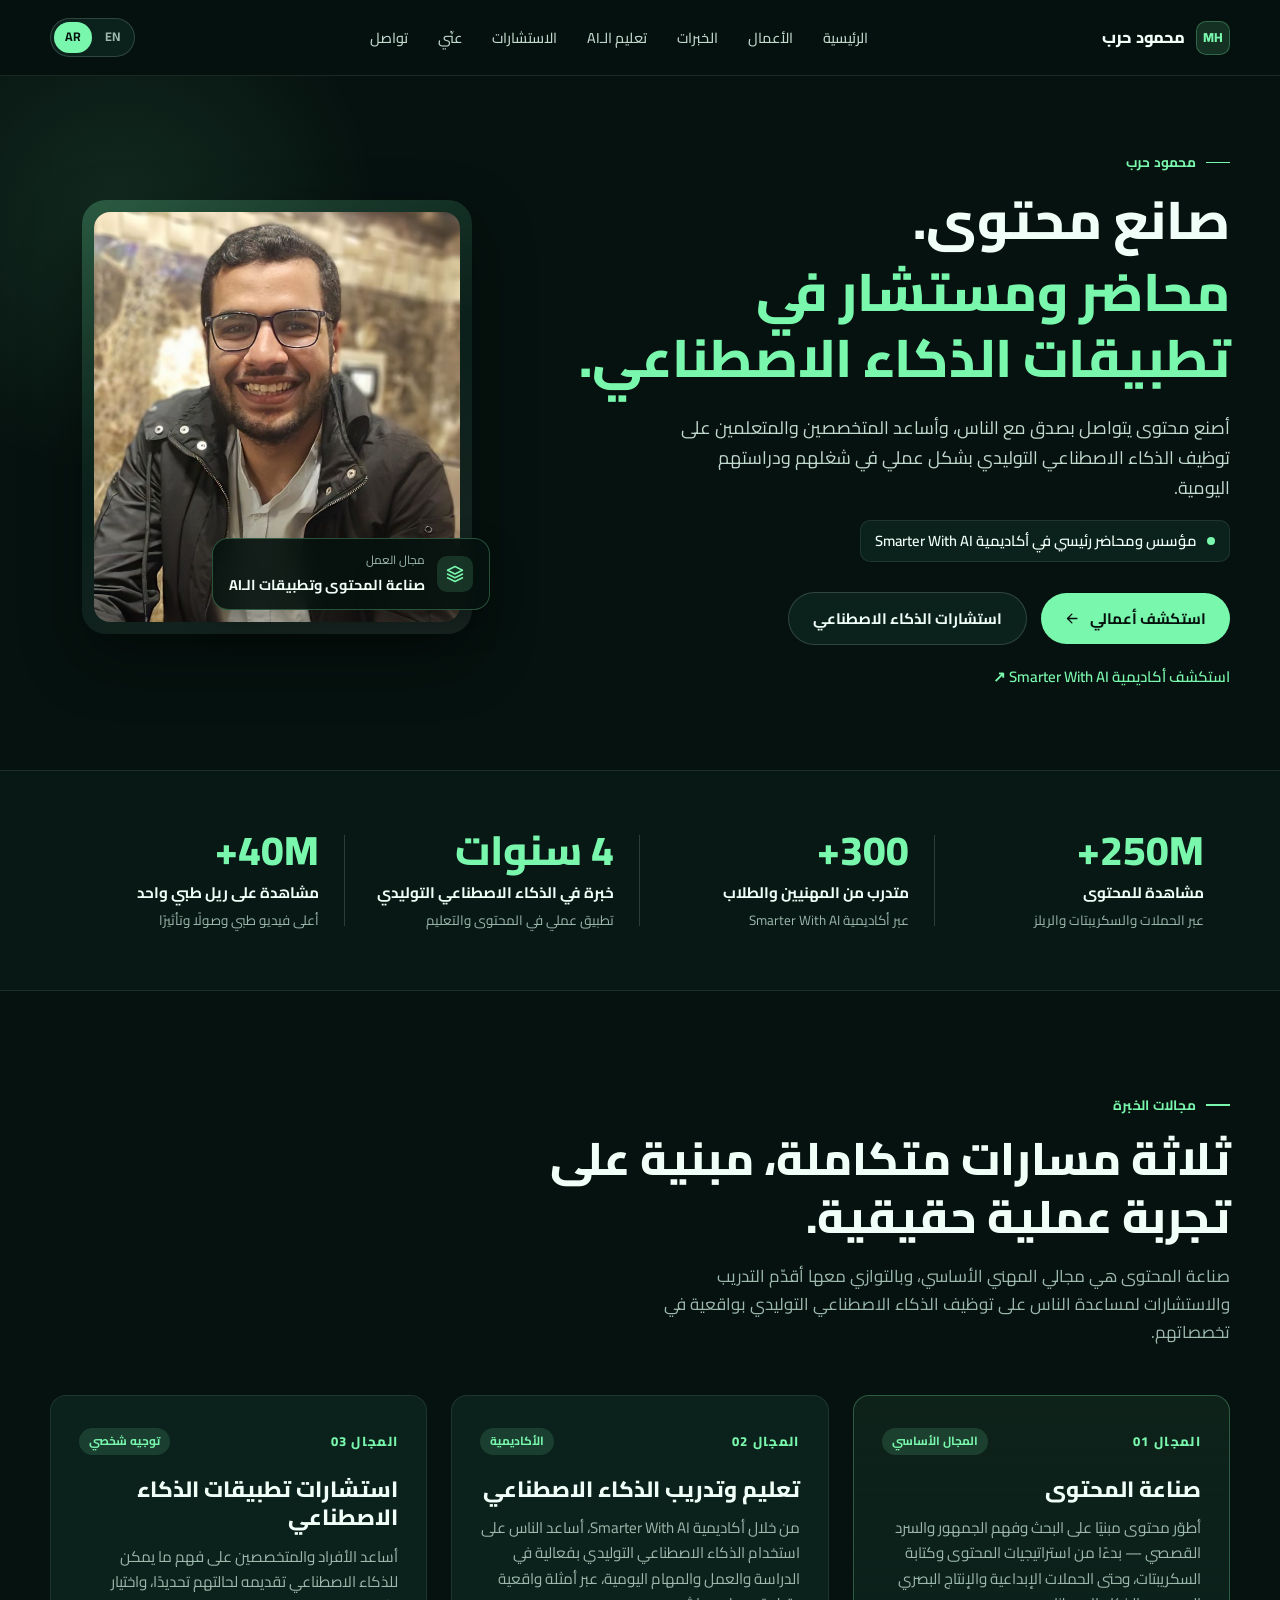
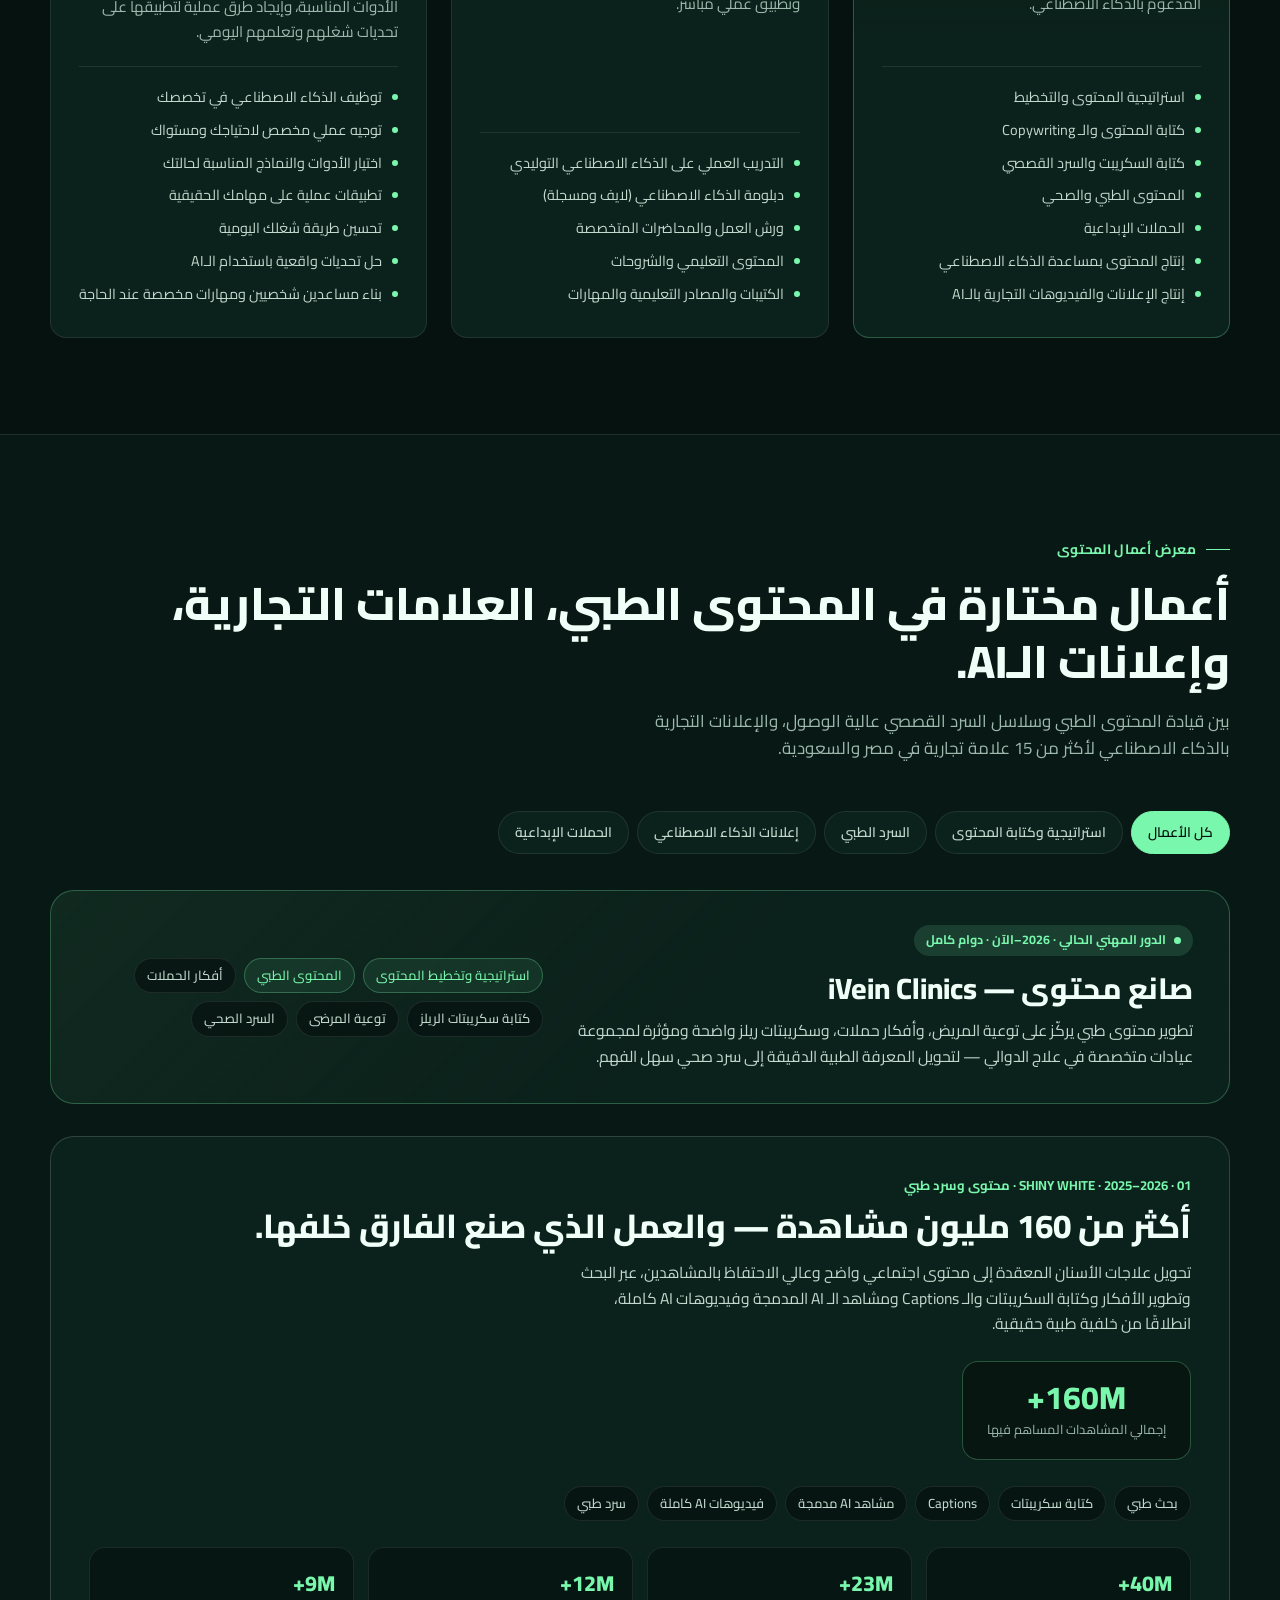
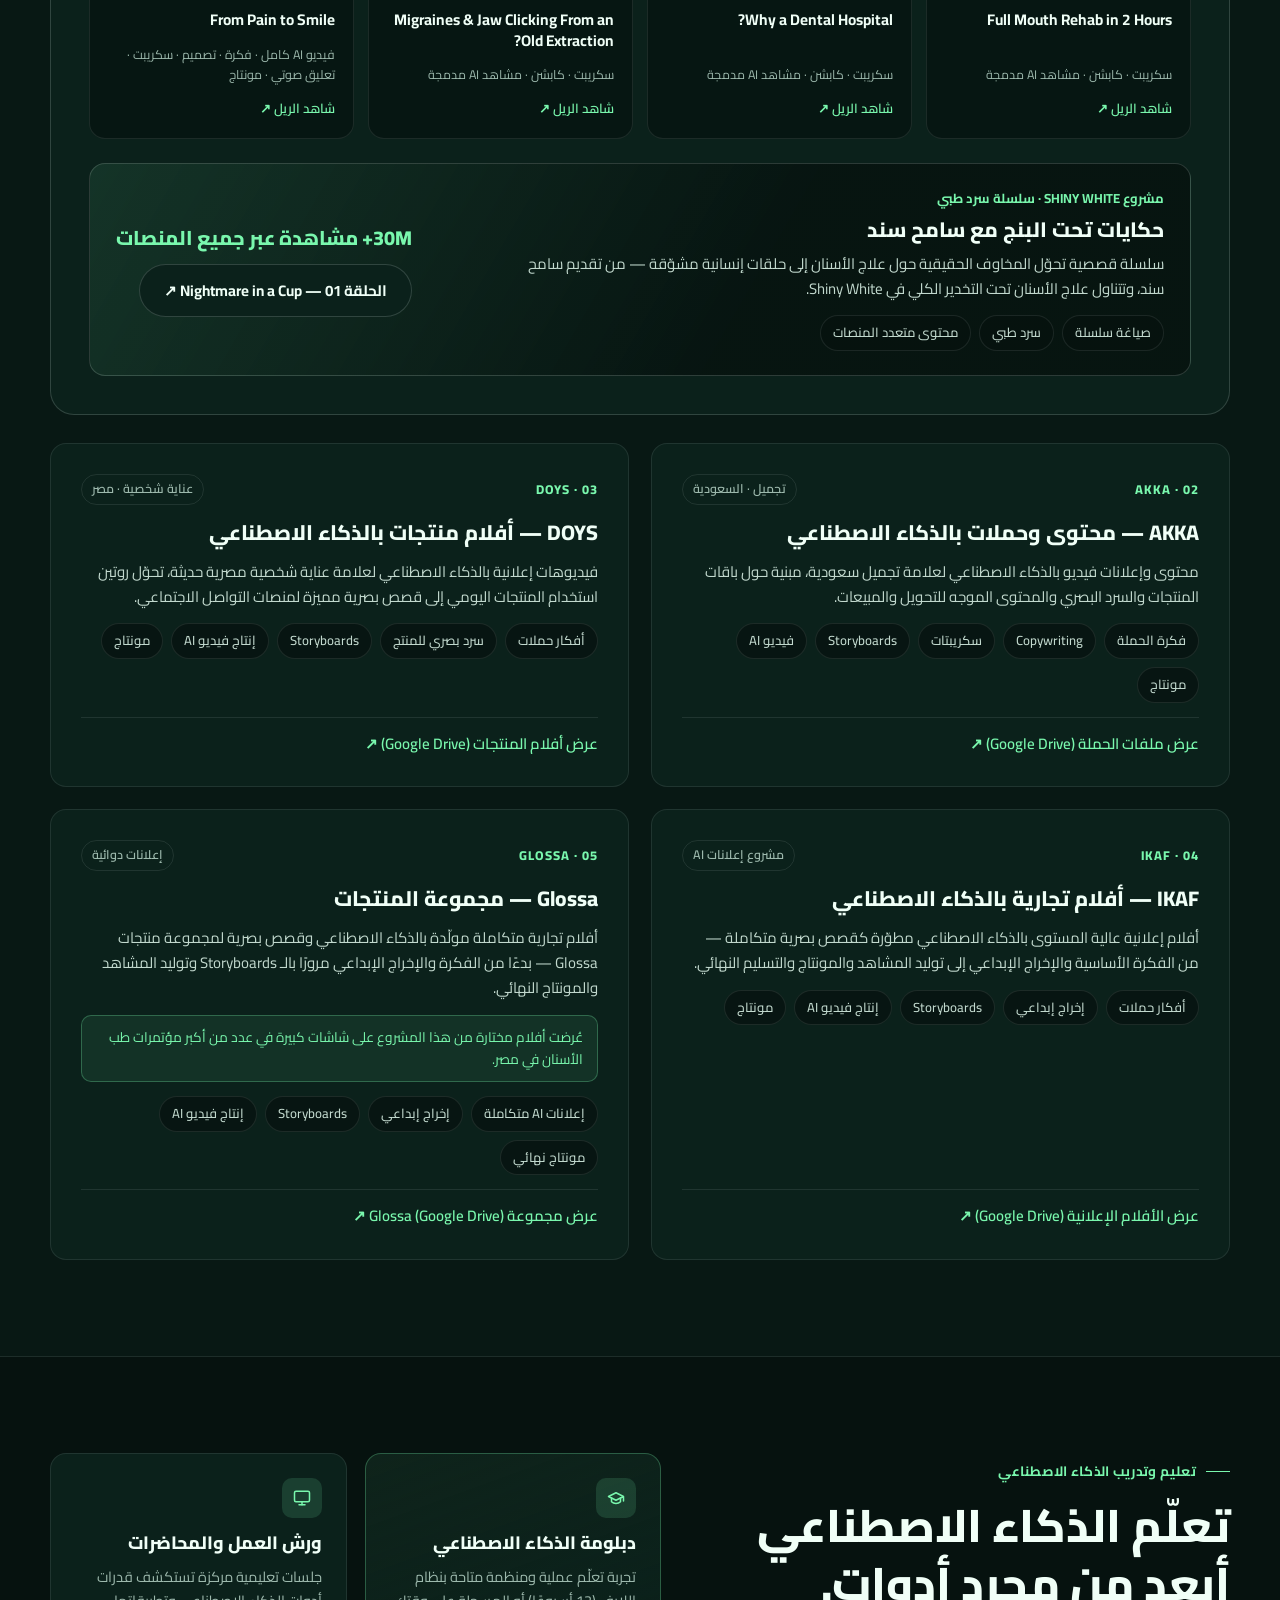
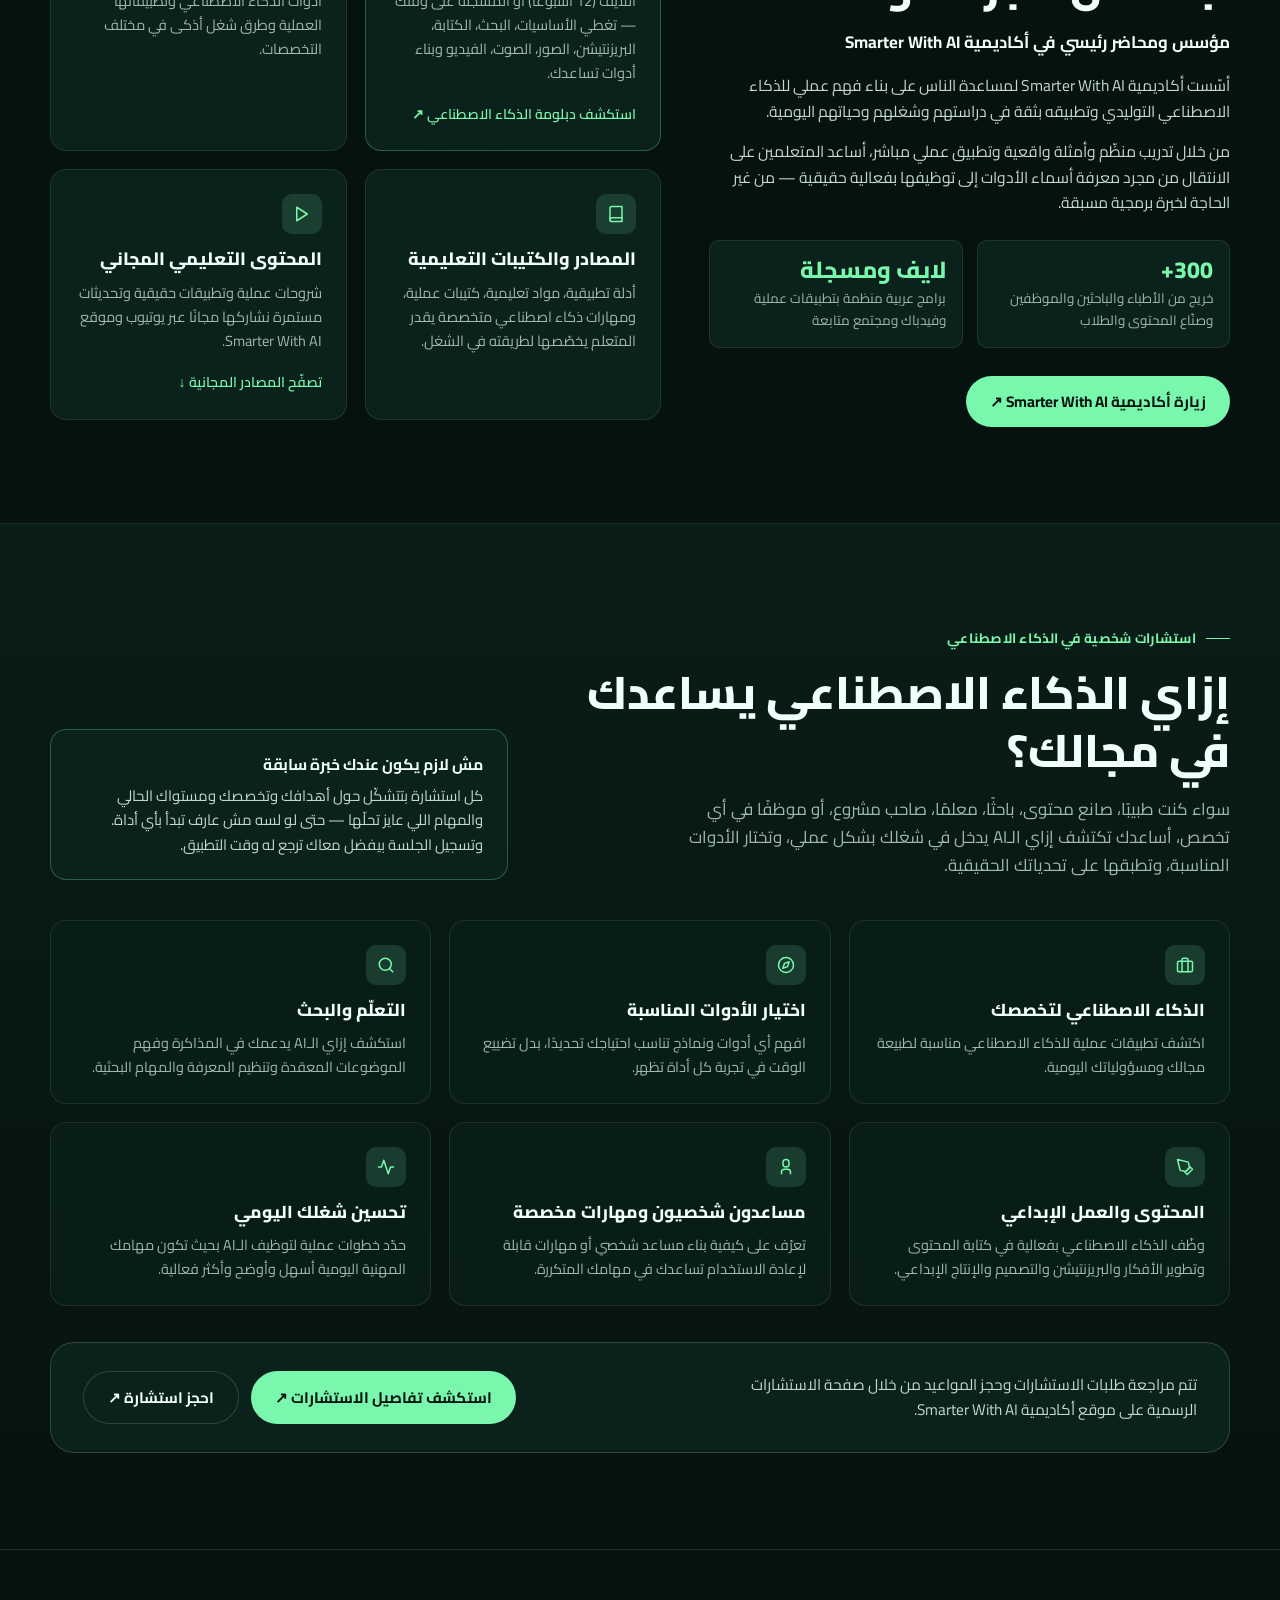
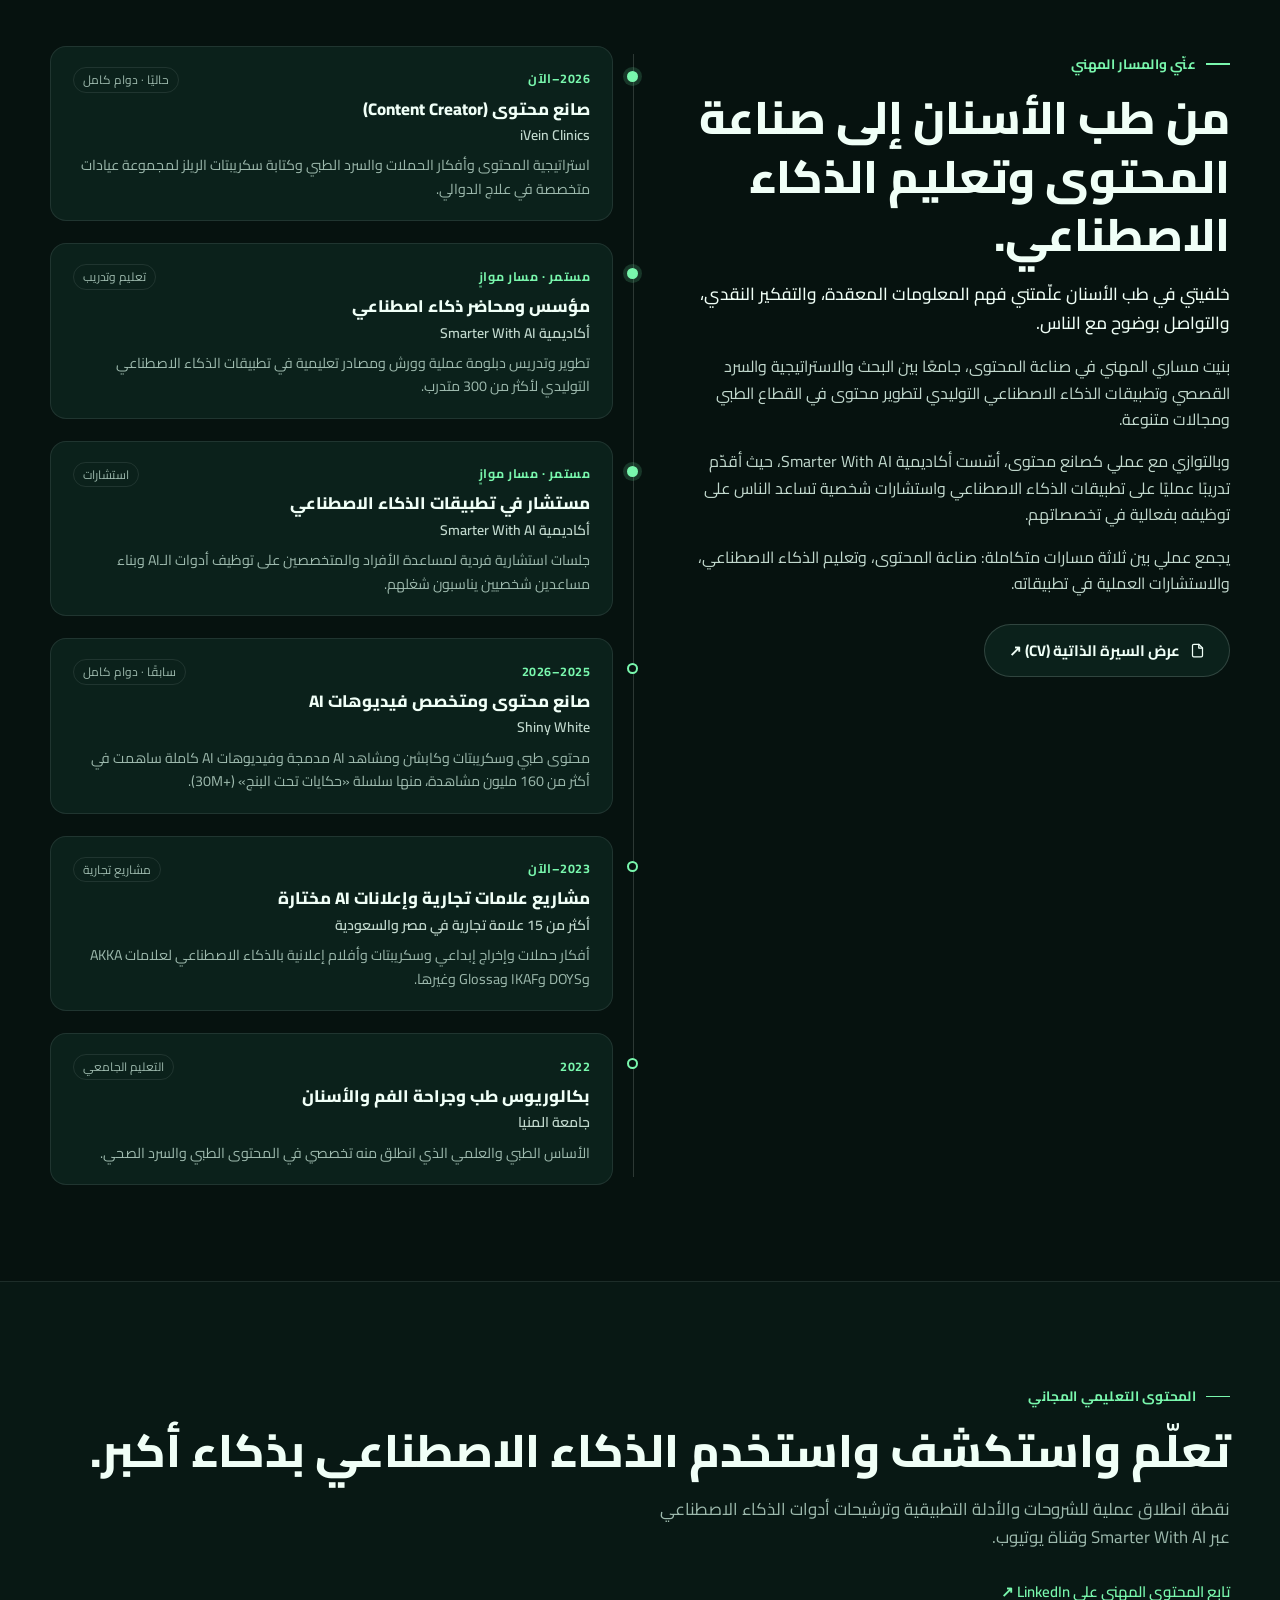
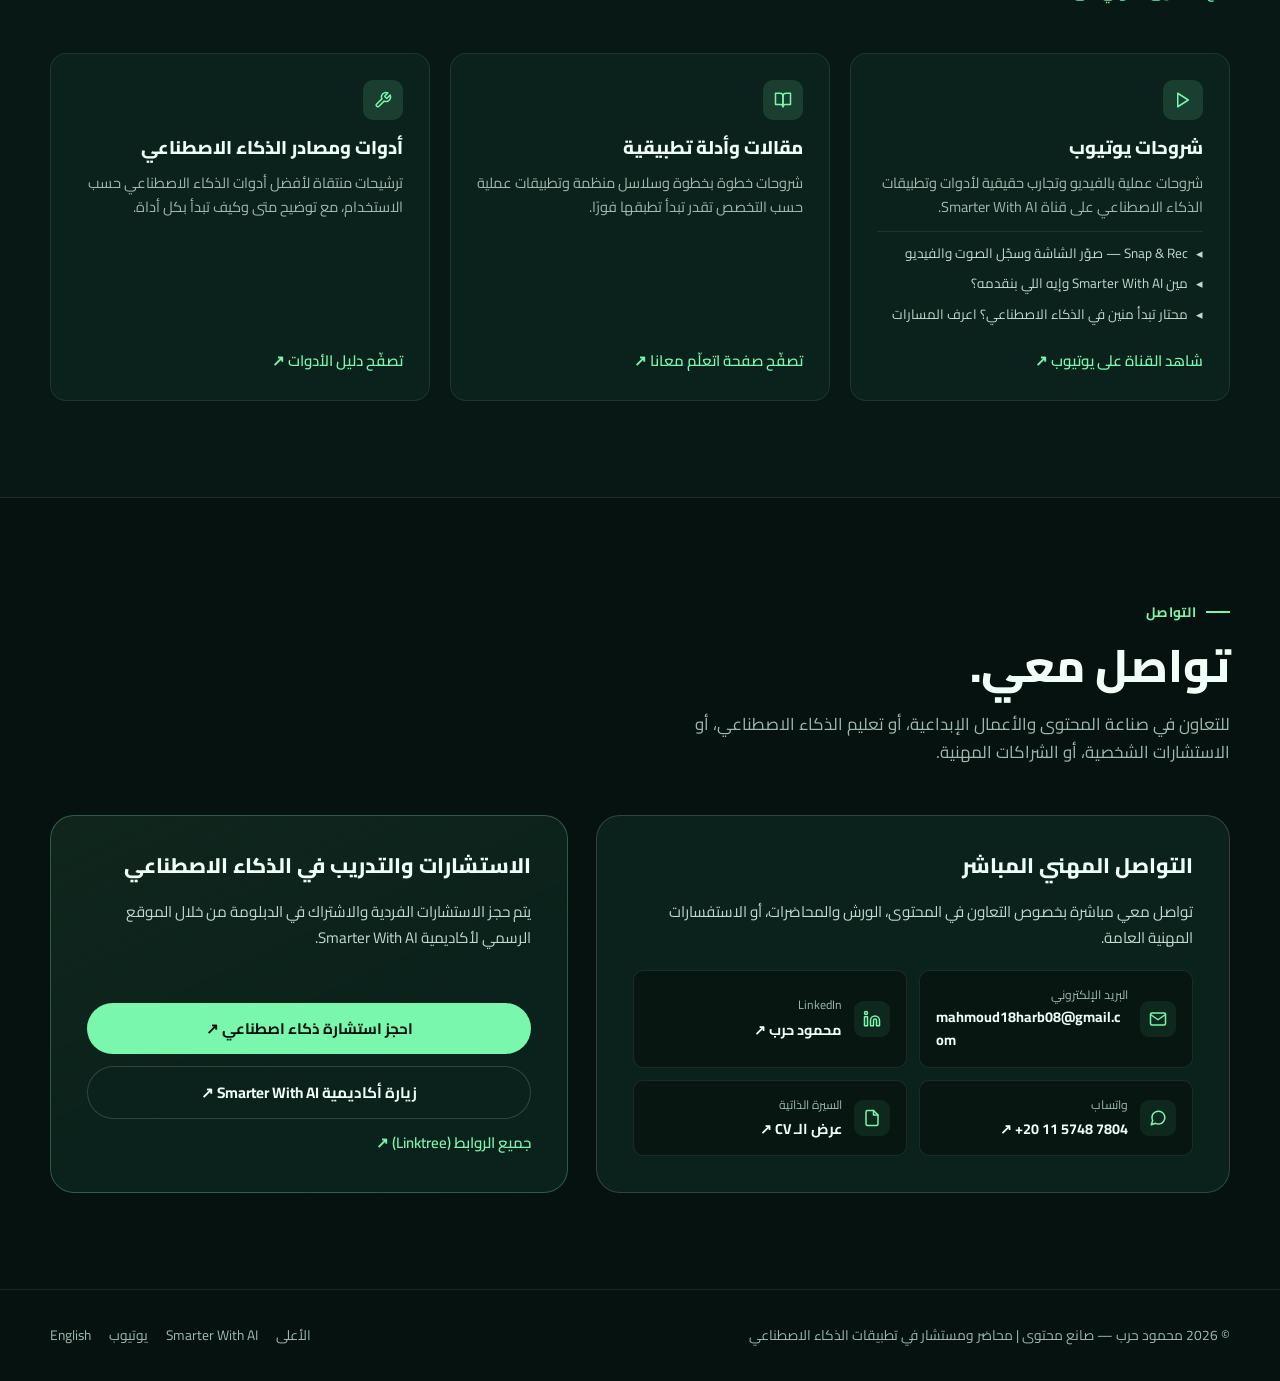
==== ar/index.html @ 0aecc702 "Update bilingual portfolio with AI education and consulting, preserve original work links and portra" ====
<!DOCTYPE html>
<html lang="ar" dir="rtl">
<head>
  <meta charset="UTF-8">
  <meta name="viewport" content="width=device-width, initial-scale=1.0">
  <title>محمود حرب | صانع محتوى ومحاضر ومستشار في تطبيقات الذكاء الاصطناعي</title>
  <meta name="description" content="محمود حرب — صانع محتوى ومحاضر ومستشار في تطبيقات الذكاء الاصطناعي، ومؤسس أكاديمية Smarter With AI، يجمع بين استراتيجية المحتوى والسرد الطبي والإنتاج الإبداعي وتعليم الذكاء الاصطناعي التوليدي بشكل عملي.">
  <meta name="author" content="محمود حرب">
  <meta name="robots" content="index, follow">
  <link rel="canonical" href="https://mahmoudtaru.github.io/MyPortfolio/ar/">
  <link rel="alternate" hreflang="en" href="https://mahmoudtaru.github.io/MyPortfolio/">
  <link rel="alternate" hreflang="ar" href="https://mahmoudtaru.github.io/MyPortfolio/ar/">
  <link rel="alternate" hreflang="x-default" href="https://mahmoudtaru.github.io/MyPortfolio/">

  <!-- Open Graph -->
  <meta property="og:type" content="website">
  <meta property="og:locale" content="ar_EG">
  <meta property="og:locale:alternate" content="en_US">
  <meta property="og:title" content="محمود حرب | صانع محتوى ومحاضر ومستشار في تطبيقات الذكاء الاصطناعي">
  <meta property="og:description" content="صانع محتوى ومحاضر ومستشار في تطبيقات الذكاء الاصطناعي، ومؤسس أكاديمية Smarter With AI. استراتيجية محتوى، سرد طبي، إعلانات بالذكاء الاصطناعي، وتدريب واستشارات عملية.">
  <meta property="og:url" content="https://mahmoudtaru.github.io/MyPortfolio/ar/">
  <meta property="og:image" content="https://mahmoudtaru.github.io/MyPortfolio/assets/mahmoud-harb.jpg">
  <meta property="og:image:alt" content="محمود حرب — صانع محتوى ومحاضر ومستشار في تطبيقات الذكاء الاصطناعي">

  <!-- Twitter / X -->
  <meta name="twitter:card" content="summary_large_image">
  <meta name="twitter:title" content="محمود حرب | صانع محتوى ومحاضر ومستشار في تطبيقات الذكاء الاصطناعي">
  <meta name="twitter:description" content="صانع محتوى ومحاضر ومستشار في تطبيقات الذكاء الاصطناعي، ومؤسس أكاديمية Smarter With AI.">
  <meta name="twitter:image" content="https://mahmoudtaru.github.io/MyPortfolio/assets/mahmoud-harb.jpg">

  <!-- Fonts -->
  <link rel="preconnect" href="https://fonts.googleapis.com">
  <link rel="preconnect" href="https://fonts.gstatic.com" crossorigin>
  <link href="https://fonts.googleapis.com/css2?family=Cairo:wght@400;500;600;700;800&family=Manrope:wght@700;800&display=swap" rel="stylesheet">

  <link rel="stylesheet" href="../styles.css">

  <!-- Structured Data (Schema.org Person) -->
  <script type="application/ld+json">
{
  "@context": "https://schema.org",
  "@type": "Person",
  "name": "محمود حرب",
  "alternateName": "Mahmoud Harb",
  "jobTitle": "صانع محتوى | محاضر ومستشار في تطبيقات الذكاء الاصطناعي",
  "description": "صانع محتوى ومحاضر ومستشار في تطبيقات الذكاء الاصطناعي، ومؤسس أكاديمية Smarter With AI، يجمع بين صناعة المحتوى والسرد الطبي والإنتاج الإبداعي وتعليم وتطبيق الذكاء الاصطناعي التوليدي.",
  "url": "https://mahmoudtaru.github.io/MyPortfolio/ar/",
  "image": "https://mahmoudtaru.github.io/MyPortfolio/assets/mahmoud-harb.jpg",
  "alumniOf": {
    "@type": "CollegeOrUniversity",
    "name": "جامعة المنيا"
  },
  "worksFor": {
    "@type": "Organization",
    "name": "iVein Clinics"
  },
  "knowsAbout": [
    "استراتيجية المحتوى",
    "كتابة المحتوى والسكريبت",
    "السرد الطبي",
    "الحملات الإبداعية",
    "الإنتاج البصري بالذكاء الاصطناعي",
    "تعليم الذكاء الاصطناعي التوليدي",
    "استشارات تطبيقات الذكاء الاصطناعي"
  ],
  "sameAs": [
    "https://www.linkedin.com/in/mahmoud-harb-ui1808ux/",
    "https://linktr.ee/Mahmoud_harb18"
  ],
  "@reverse": {
    "founder": {
      "@type": "EducationalOrganization",
      "name": "Smarter With AI Academy",
      "url": "https://smarterwithaiacademy.com/"
    }
  },
  "@id": "https://mahmoudtaru.github.io/MyPortfolio/#person"
}
  </script>
</head>
<body>
  <a class="skip-link" href="#main">انتقل إلى المحتوى</a>

  <!-- Header & Navigation -->
  <header class="site-header">
    <div class="container nav-inner">
      <a class="brand" href="#home" aria-label="محمود حرب — الرئيسية">
        <span class="brand-mark" aria-hidden="true">MH</span>
        <span>محمود حرب</span>
      </a>

      <nav class="nav-links" aria-label="التنقل الرئيسي">
        <a href="#home">الرئيسية</a>
        <a href="#work">الأعمال</a>
        <a href="#expertise">الخبرات</a>
        <a href="#education">تعليم الـAI</a>
        <a href="#consultations">الاستشارات</a>
        <a href="#about">عنّي</a>
        <a href="#contact">تواصل</a>
      </nav>

      <div class="nav-actions">
        <div class="lang-switch" role="group" aria-label="تبديل اللغة">
          <a class="lang-switch__item" href="../index.html?lang=en" data-lang-switch="en" lang="en" hreflang="en">EN</a>
          <span class="lang-switch__item lang-switch__item--active" aria-current="true">AR</span>
        </div>
        <button id="nav-toggle" class="nav-toggle" type="button" aria-label="فتح قائمة التنقل" aria-expanded="false" aria-controls="mobile-drawer">
          <svg class="icon" viewBox="0 0 24 24" fill="none" stroke="currentColor" stroke-width="2" stroke-linecap="round" aria-hidden="true">
            <line x1="3" y1="6" x2="21" y2="6"></line>
            <line x1="3" y1="12" x2="21" y2="12"></line>
            <line x1="3" y1="18" x2="21" y2="18"></line>
          </svg>
        </button>
      </div>
    </div>
  </header>

  <!-- Mobile Navigation Drawer -->
  <div id="mobile-backdrop" class="mobile-backdrop" aria-hidden="true"></div>
  <aside id="mobile-drawer" class="mobile-drawer" inert aria-label="قائمة الموبايل" aria-hidden="true">
    <div class="mobile-drawer__head">
      <span class="brand">
        <span class="brand-mark" aria-hidden="true">MH</span>
        <span>محمود حرب</span>
      </span>
      <button id="drawer-close" class="nav-toggle" style="display:inline-flex" type="button" aria-label="إغلاق القائمة">
        <svg class="icon" viewBox="0 0 24 24" fill="none" stroke="currentColor" stroke-width="2" stroke-linecap="round" aria-hidden="true">
          <line x1="18" y1="6" x2="6" y2="18"></line>
          <line x1="6" y1="6" x2="18" y2="18"></line>
        </svg>
      </button>
    </div>

    <nav class="mobile-drawer__links" aria-label="أقسام الموقع">
      <a href="#home">الرئيسية</a>
      <a href="#work">الأعمال</a>
      <a href="#expertise">الخبرات</a>
      <a href="#education">تعليم الـAI</a>
      <a href="#consultations">الاستشارات</a>
      <a href="#about">عنّي</a>
      <a href="#resources">محتوى مجاني</a>
      <a href="#contact">تواصل</a>
    </nav>

    <div class="mobile-drawer__footer">
      <a class="btn btn--primary" href="https://smarterwithaiacademy.com/consultation" target="_blank" rel="noopener noreferrer">
        احجز استشارة
      </a>
      <a class="btn btn--secondary" href="../index.html?lang=en" data-lang-switch="en" lang="en">
        English Version (EN)
      </a>
    </div>
  </aside>

  <main id="main">
    <!-- 1. Hero Section -->
    <section id="home" class="hero">
      <div class="container hero-grid">
        <div class="hero-content">
          <p class="eyebrow">محمود حرب</p>
          <h1 class="hero-title">
            صانع محتوى.
            <span class="accent-line">محاضر ومستشار في تطبيقات الذكاء الاصطناعي.</span>
          </h1>
          <p class="hero-desc">
            أصنع محتوى يتواصل بصدق مع الناس، وأساعد المتخصصين والمتعلمين على توظيف الذكاء الاصطناعي التوليدي بشكل عملي في شغلهم ودراستهم اليومية.
          </p>
          <p class="hero-role-line">
            <span class="dot" aria-hidden="true"></span>
            <span>مؤسس ومحاضر رئيسي في أكاديمية <span class="ltr-inline">Smarter With AI</span></span>
          </p>
          <div class="hero-actions">
            <a class="btn btn--primary" href="#work">
              <span>استكشف أعمالي</span>
              <svg class="icon icon--sm" viewBox="0 0 24 24" fill="none" stroke="currentColor" stroke-width="2.2" stroke-linecap="round" stroke-linejoin="round" aria-hidden="true">
                <path d="M19 12H5M11 19l-7-7 7-7"/>
              </svg>
            </a>
            <a class="btn btn--secondary" href="#consultations">
              <span>استشارات الذكاء الاصطناعي</span>
            </a>
          </div>
          <div class="hero-sub-link">
            <a class="text-link" href="https://smarterwithaiacademy.com/" target="_blank" rel="noopener noreferrer">
              <span>استكشف أكاديمية Smarter With AI ↗</span>
            </a>
          </div>
        </div>

        <div class="hero-visual">
          <div class="portrait-frame">
            <div class="portrait-inner">
              <img
                src="../assets/mahmoud-harb.jpg"
                alt="محمود حرب — صانع محتوى ومحاضر ومستشار في تطبيقات الذكاء الاصطناعي"
                width="800"
                height="800"
                fetchpriority="high"
                data-portrait-img
              >
              <div class="portrait-fallback" aria-hidden="true">
                <div class="portrait-fallback__monogram">MH</div>
                <div class="portrait-fallback__name">محمود حرب</div>
                <div class="portrait-fallback__role">صانع محتوى | محاضر ومستشار ذكاء اصطناعي</div>
              </div>
            </div>
            <div class="portrait-badge">
              <div class="portrait-badge__icon" aria-hidden="true">
                <svg class="icon" viewBox="0 0 24 24" fill="none" stroke="currentColor" stroke-width="2" stroke-linecap="round" stroke-linejoin="round">
                  <path d="M12 2L2 7l10 5 10-5-10-5z"/>
                  <path d="M2 17l10 5 10-5"/>
                  <path d="M2 12l10 5 10-5"/>
                </svg>
              </div>
              <div>
                <span class="portrait-badge__label">مجال العمل</span>
                <span class="portrait-badge__value">صناعة المحتوى وتطبيقات الـAI</span>
              </div>
            </div>
          </div>
        </div>
      </div>
    </section>

    <!-- 2. Impact in Numbers -->
    <section id="impact" class="impact-band" aria-label="الأثر بالأرقام">
      <div class="container">
        <div class="impact-grid">
          <div class="impact-item reveal">
            <div class="impact-num"><span class="ltr-inline">+250M</span></div>
            <div class="impact-label">مشاهدة للمحتوى</div>
            <div class="impact-sub">عبر الحملات والسكريبتات والريلز</div>
          </div>
          <div class="impact-item reveal">
            <div class="impact-num"><span class="ltr-inline">+300</span></div>
            <div class="impact-label">متدرب من المهنيين والطلاب</div>
            <div class="impact-sub">عبر أكاديمية Smarter With AI</div>
          </div>
          <div class="impact-item reveal">
            <div class="impact-num">4 سنوات</div>
            <div class="impact-label">خبرة في الذكاء الاصطناعي التوليدي</div>
            <div class="impact-sub">تطبيق عملي في المحتوى والتعليم</div>
          </div>
          <div class="impact-item reveal">
            <div class="impact-num"><span class="ltr-inline">+40M</span></div>
            <div class="impact-label">مشاهدة على ريل طبي واحد</div>
            <div class="impact-sub">أعلى فيديو طبي وصولًا وتأثيرًا</div>
          </div>
        </div>
      </div>
    </section>

    <!-- 3. Areas of Expertise -->
    <section id="expertise" class="section">
      <div id="services" aria-hidden="true"></div>
      <div class="container">
        <div class="section-header reveal">
          <p class="eyebrow">مجالات الخبرة</p>
          <h2 class="section-title">ثلاثة مسارات متكاملة، مبنية على تجربة عملية حقيقية.</h2>
          <p class="section-lead">
            صناعة المحتوى هي مجالي المهني الأساسي، وبالتوازي معها أقدّم التدريب والاستشارات لمساعدة الناس على توظيف الذكاء الاصطناعي التوليدي بواقعية في تخصصاتهم.
          </p>
        </div>

        <div class="expertise-grid">
          <!-- Area 01 -->
          <article class="expertise-card expertise-card--primary reveal">
            <div class="expertise-top">
              <span class="expertise-num">المجال 01</span>
              <span class="expertise-badge">المجال الأساسي</span>
            </div>
            <h3>صناعة المحتوى</h3>
            <p class="expertise-desc">
              أطوّر محتوى مبنيًا على البحث وفهم الجمهور والسرد القصصي — بدءًا من استراتيجيات المحتوى وكتابة السكريبتات، وحتى الحملات الإبداعية والإنتاج البصري المدعوم بالذكاء الاصطناعي.
            </p>
            <ul class="expertise-list">
              <li>استراتيجية المحتوى والتخطيط</li>
              <li>كتابة المحتوى والـ Copywriting</li>
              <li>كتابة السكريبت والسرد القصصي</li>
              <li>المحتوى الطبي والصحي</li>
              <li>الحملات الإبداعية</li>
              <li>إنتاج المحتوى بمساعدة الذكاء الاصطناعي</li>
              <li>إنتاج الإعلانات والفيديوهات التجارية بالـAI</li>
            </ul>
          </article>

          <!-- Area 02 -->
          <article class="expertise-card reveal">
            <div class="expertise-top">
              <span class="expertise-num">المجال 02</span>
              <span class="expertise-badge">الأكاديمية</span>
            </div>
            <h3>تعليم وتدريب الذكاء الاصطناعي</h3>
            <p class="expertise-desc">
              من خلال أكاديمية Smarter With AI، أساعد الناس على استخدام الذكاء الاصطناعي التوليدي بفعالية في الدراسة والعمل والمهام اليومية، عبر أمثلة واقعية وتطبيق عملي مباشر.
            </p>
            <ul class="expertise-list">
              <li>التدريب العملي على الذكاء الاصطناعي التوليدي</li>
              <li>دبلومة الذكاء الاصطناعي (لايف ومسجلة)</li>
              <li>ورش العمل والمحاضرات المتخصصة</li>
              <li>المحتوى التعليمي والشروحات</li>
              <li>الكتيبات والمصادر التعليمية والمهارات</li>
            </ul>
          </article>

          <!-- Area 03 -->
          <article class="expertise-card reveal">
            <div class="expertise-top">
              <span class="expertise-num">المجال 03</span>
              <span class="expertise-badge">توجيه شخصي</span>
            </div>
            <h3>استشارات تطبيقات الذكاء الاصطناعي</h3>
            <p class="expertise-desc">
              أساعد الأفراد والمتخصصين على فهم ما يمكن للذكاء الاصطناعي تقديمه لحالتهم تحديدًا، واختيار الأدوات المناسبة، وإيجاد طرق عملية لتطبيقها على تحديات شغلهم وتعلمهم اليومي.
            </p>
            <ul class="expertise-list">
              <li>توظيف الذكاء الاصطناعي في تخصصك</li>
              <li>توجيه عملي مخصص لاحتياجك ومستواك</li>
              <li>اختيار الأدوات والنماذج المناسبة لحالتك</li>
              <li>تطبيقات عملية على مهامك الحقيقية</li>
              <li>تحسين طريقة شغلك اليومية</li>
              <li>حل تحديات واقعية باستخدام الـAI</li>
              <li>بناء مساعدين شخصيين ومهارات مخصصة عند الحاجة</li>
            </ul>
          </article>
        </div>
      </div>
    </section>

    <!-- 4. Content Portfolio -->
    <section id="work" class="section section--alt">
      <div id="projects" aria-hidden="true"></div>
      <div class="container">
        <div class="section-header section-header--split reveal">
          <div>
            <p class="eyebrow">معرض أعمال المحتوى</p>
            <h2 class="section-title">أعمال مختارة في المحتوى الطبي، العلامات التجارية، وإعلانات الـAI.</h2>
            <p class="section-lead">
              بين قيادة المحتوى الطبي وسلاسل السرد القصصي عالية الوصول، والإعلانات التجارية بالذكاء الاصطناعي لأكثر من 15 علامة تجارية في مصر والسعودية.
            </p>
          </div>
        </div>

        <!-- Simple Category Filter -->
        <div class="filter-bar" role="group" aria-label="تصفية الأعمال حسب النوع">
          <button class="filter-btn is-active" type="button" data-filter="all" aria-pressed="true">كل الأعمال</button>
          <button class="filter-btn" type="button" data-filter="strategy" aria-pressed="false">استراتيجية وكتابة المحتوى</button>
          <button class="filter-btn" type="button" data-filter="medical" aria-pressed="false">السرد الطبي</button>
          <button class="filter-btn" type="button" data-filter="commercials" aria-pressed="false">إعلانات الذكاء الاصطناعي</button>
          <button class="filter-btn" type="button" data-filter="campaigns" aria-pressed="false">الحملات الإبداعية</button>
        </div>

        <!-- Current Role Spotlight: iVein Clinics -->
        <article class="role-spotlight reveal" data-categories="strategy medical campaigns">
          <div>
            <span class="status-pill">الدور المهني الحالي · 2026–الآن · دوام كامل</span>
            <h3>صانع محتوى — <span class="ltr-inline">iVein Clinics</span></h3>
            <p>
              تطوير محتوى طبي يركّز على توعية المريض، وأفكار حملات، وسكريبتات ريلز واضحة ومؤثرة لمجموعة عيادات متخصصة في علاج الدوالي — لتحويل المعرفة الطبية الدقيقة إلى سرد صحي سهل الفهم.
            </p>
          </div>
          <div class="tag-cloud" aria-label="مجالات العمل في iVein Clinics">
            <span class="tag tag--accent">استراتيجية وتخطيط المحتوى</span>
            <span class="tag tag--accent">المحتوى الطبي</span>
            <span class="tag">أفكار الحملات</span>
            <span class="tag">كتابة سكريبتات الريلز</span>
            <span class="tag">توعية المرضى</span>
            <span class="tag">السرد الصحي</span>
          </div>
        </article>

        <!-- 01 · Shiny White -->
        <article class="case-feature reveal" data-categories="strategy medical commercials campaigns">
          <div class="case-header">
            <div>
              <p class="case-meta">01 · SHINY WHITE · 2025–2026 · محتوى وسرد طبي</p>
              <h3>أكثر من 160 مليون مشاهدة — والعمل الذي صنع الفارق خلفها.</h3>
              <p class="case-desc">
                تحويل علاجات الأسنان المعقدة إلى محتوى اجتماعي واضح وعالي الاحتفاظ بالمشاهدين، عبر البحث وتطوير الأفكار وكتابة السكريبتات والـ Captions ومشاهد الـ AI المدمجة وفيديوهات AI كاملة، انطلاقًا من خلفية طبية حقيقية.
              </p>
            </div>
            <div class="case-stat-box">
              <div class="case-stat-box__num"><span class="ltr-inline">+160M</span></div>
              <div class="case-stat-box__label">إجمالي المشاهدات المساهم فيها</div>
            </div>
          </div>

          <div class="tag-cloud">
            <span class="tag">بحث طبي</span>
            <span class="tag">كتابة سكريبتات</span>
            <span class="tag">Captions</span>
            <span class="tag">مشاهد AI مدمجة</span>
            <span class="tag">فيديوهات AI كاملة</span>
            <span class="tag">سرد طبي</span>
          </div>

          <!-- 4 Reels -->
          <div class="reels-grid">
            <a class="reel-card" href="https://www.instagram.com/reel/DV_U5z1jWoQ/?utm_source=ig_web_copy_link&igsh=MzRlODBiNWFlZA==" target="_blank" rel="noopener noreferrer">
              <span class="reel-card__views"><span class="ltr-inline">+40M</span></span>
              <span class="reel-card__title">Full Mouth Rehab in 2 Hours</span>
              <span class="reel-card__role">سكريبت · كابشن · مشاهد AI مدمجة</span>
              <span class="reel-card__cta">شاهد الريل ↗</span>
            </a>

            <a class="reel-card" href="https://www.instagram.com/reel/DWJBw4IjeYD/?utm_source=ig_web_copy_link&igsh=MzRlODBiNWFlZA==" target="_blank" rel="noopener noreferrer">
              <span class="reel-card__views"><span class="ltr-inline">+23M</span></span>
              <span class="reel-card__title">Why a Dental Hospital?</span>
              <span class="reel-card__role">سكريبت · كابشن · مشاهد AI مدمجة</span>
              <span class="reel-card__cta">شاهد الريل ↗</span>
            </a>

            <a class="reel-card" href="https://www.instagram.com/reel/DZa8bceiqEs/?utm_source=ig_web_copy_link&igsh=MzRlODBiNWFlZA==" target="_blank" rel="noopener noreferrer">
              <span class="reel-card__views"><span class="ltr-inline">+12M</span></span>
              <span class="reel-card__title">Migraines &amp; Jaw Clicking From an Old Extraction?</span>
              <span class="reel-card__role">سكريبت · كابشن · مشاهد AI مدمجة</span>
              <span class="reel-card__cta">شاهد الريل ↗</span>
            </a>

            <a class="reel-card" href="https://www.instagram.com/reel/DaA4KxXFO-6/?utm_source=ig_web_copy_link&igsh=MzRlODBiNWFlZA==" target="_blank" rel="noopener noreferrer">
              <span class="reel-card__views"><span class="ltr-inline">+9M</span></span>
              <span class="reel-card__title">From Pain to Smile</span>
              <span class="reel-card__role">فيديو AI كامل · فكرة · تصميم · سكريبت · تعليق صوتي · مونتاج</span>
              <span class="reel-card__cta">شاهد الريل ↗</span>
            </a>
          </div>

          <!-- Series: حكايات تحت البنج -->
          <div class="series-band">
            <div class="series-band__info">
              <p class="case-meta">مشروع SHINY WHITE · سلسلة سرد طبي</p>
              <h4 class="series-band__title">حكايات تحت البنج مع سامح سند</h4>
              <p class="series-band__desc">
                سلسلة قصصية تحوّل المخاوف الحقيقية حول علاج الأسنان إلى حلقات إنسانية مشوّقة — من تقديم سامح سند، وتتناول علاج الأسنان تحت التخدير الكلي في Shiny White.
              </p>
              <div class="tag-cloud">
                <span class="tag">صياغة سلسلة</span>
                <span class="tag">سرد طبي</span>
                <span class="tag">محتوى متعدد المنصات</span>
              </div>
            </div>
            <div class="series-band__actions">
              <span class="series-stat"><span class="ltr-inline">+30M</span> مشاهدة عبر جميع المنصات</span>
              <a class="btn btn--secondary" href="https://www.instagram.com/reel/DdPXJDYk1cg/" target="_blank" rel="noopener noreferrer">
                <span>الحلقة 01 — Nightmare in a Cup ↗</span>
              </a>
            </div>
          </div>
        </article>

        <!-- 02–05 Brand Projects -->
        <div class="projects-grid">
          <!-- 02 · AKKA -->
          <article class="project-card reveal" data-categories="commercials campaigns strategy">
            <div class="project-card__head">
              <span class="project-card__index">02 · AKKA</span>
              <span class="project-card__cat">تجميل · السعودية</span>
            </div>
            <h3>AKKA — محتوى وحملات بالذكاء الاصطناعي</h3>
            <p class="project-card__desc">
              محتوى وإعلانات فيديو بالذكاء الاصطناعي لعلامة تجميل سعودية، مبنية حول باقات المنتجات والسرد البصري والمحتوى الموجه للتحويل والمبيعات.
            </p>
            <div class="tag-cloud">
              <span class="tag">فكرة الحملة</span>
              <span class="tag">Copywriting</span>
              <span class="tag">سكريبتات</span>
              <span class="tag">Storyboards</span>
              <span class="tag">فيديو AI</span>
              <span class="tag">مونتاج</span>
            </div>
            <div class="project-card__footer">
              <a class="text-link" href="https://drive.google.com/drive/folders/1aj6il_2NTvbgOJnVXtIymrxKfmsrHSlH?usp=sharing" target="_blank" rel="noopener noreferrer">
                <span>عرض ملفات الحملة (Google Drive) ↗</span>
              </a>
            </div>
          </article>

          <!-- 03 · DOYS -->
          <article class="project-card reveal" data-categories="commercials campaigns">
            <div class="project-card__head">
              <span class="project-card__index">03 · DOYS</span>
              <span class="project-card__cat">عناية شخصية · مصر</span>
            </div>
            <h3>DOYS — أفلام منتجات بالذكاء الاصطناعي</h3>
            <p class="project-card__desc">
              فيديوهات إعلانية بالذكاء الاصطناعي لعلامة عناية شخصية مصرية حديثة، تحوّل روتين استخدام المنتجات اليومي إلى قصص بصرية مميزة لمنصات التواصل الاجتماعي.
            </p>
            <div class="tag-cloud">
              <span class="tag">أفكار حملات</span>
              <span class="tag">سرد بصري للمنتج</span>
              <span class="tag">Storyboards</span>
              <span class="tag">إنتاج فيديو AI</span>
              <span class="tag">مونتاج</span>
            </div>
            <div class="project-card__footer">
              <a class="text-link" href="https://drive.google.com/drive/folders/10xfFefMKildUGDQIqeUZ_ebQLPtqSalC?usp=sharing" target="_blank" rel="noopener noreferrer">
                <span>عرض أفلام المنتجات (Google Drive) ↗</span>
              </a>
            </div>
          </article>

          <!-- 04 · IKAF -->
          <article class="project-card reveal" data-categories="commercials campaigns">
            <div class="project-card__head">
              <span class="project-card__index">04 · IKAF</span>
              <span class="project-card__cat">مشروع إعلانات AI</span>
            </div>
            <h3>IKAF — أفلام تجارية بالذكاء الاصطناعي</h3>
            <p class="project-card__desc">
              أفلام إعلانية عالية المستوى بالذكاء الاصطناعي مطوّرة كقصص بصرية متكاملة — من الفكرة الأساسية والإخراج الإبداعي إلى توليد المشاهد والمونتاج والتسليم النهائي.
            </p>
            <div class="tag-cloud">
              <span class="tag">أفكار حملات</span>
              <span class="tag">إخراج إبداعي</span>
              <span class="tag">Storyboards</span>
              <span class="tag">إنتاج فيديو AI</span>
              <span class="tag">مونتاج</span>
            </div>
            <div class="project-card__footer">
              <a class="text-link" href="https://drive.google.com/drive/folders/1GudriAUre6Y--x9tqzq98gIAjBlbUS17?usp=sharing" target="_blank" rel="noopener noreferrer">
                <span>عرض الأفلام الإعلانية (Google Drive) ↗</span>
              </a>
            </div>
          </article>

          <!-- 05 · Glossa -->
          <article class="project-card reveal" data-categories="commercials medical campaigns">
            <div class="project-card__head">
              <span class="project-card__index">05 · GLOSSA</span>
              <span class="project-card__cat">إعلانات دوائية</span>
            </div>
            <h3>Glossa — مجموعة المنتجات</h3>
            <p class="project-card__desc">
              أفلام تجارية متكاملة مولّدة بالذكاء الاصطناعي وقصص بصرية لمجموعة منتجات Glossa — بدءًا من الفكرة والإخراج الإبداعي مرورًا بالـ Storyboards وتوليد المشاهد والمونتاج النهائي.
            </p>
            <p class="project-card__note">
              عُرضت أفلام مختارة من هذا المشروع على شاشات كبيرة في عدد من أكبر مؤتمرات طب الأسنان في مصر.
            </p>
            <div class="tag-cloud">
              <span class="tag">إعلانات AI متكاملة</span>
              <span class="tag">إخراج إبداعي</span>
              <span class="tag">Storyboards</span>
              <span class="tag">إنتاج فيديو AI</span>
              <span class="tag">مونتاج نهائي</span>
            </div>
            <div class="project-card__footer">
              <a class="text-link" href="https://drive.google.com/drive/folders/1ZJujZo2g473f6RY53t7mGYjmjzGdkk7b?usp=sharing" target="_blank" rel="noopener noreferrer">
                <span>عرض مجموعة Glossa (Google Drive) ↗</span>
              </a>
            </div>
          </article>
        </div>
      </div>
    </section>

    <!-- 5. AI Education — Smarter With AI Academy -->
    <section id="education" class="section">
      <div class="container edu-layout">
        <div class="reveal">
          <p class="eyebrow">تعليم وتدريب الذكاء الاصطناعي</p>
          <h2 class="section-title">تعلّم الذكاء الاصطناعي أبعد من مجرد أدوات.</h2>
          <p class="edu-subtitle">مؤسس ومحاضر رئيسي في أكاديمية Smarter With AI</p>
          <div class="edu-body">
            <p>
              أسّست أكاديمية Smarter With AI لمساعدة الناس على بناء فهم عملي للذكاء الاصطناعي التوليدي وتطبيقه بثقة في دراستهم وشغلهم وحياتهم اليومية.
            </p>
            <p>
              من خلال تدريب منظّم وأمثلة واقعية وتطبيق عملي مباشر، أساعد المتعلمين على الانتقال من مجرد معرفة أسماء الأدوات إلى توظيفها بفعالية حقيقية — من غير الحاجة لخبرة برمجية مسبقة.
            </p>
          </div>

          <div class="edu-proof-row">
            <div class="edu-proof">
              <div class="edu-proof__val"><span class="ltr-inline">+300</span></div>
              <div class="edu-proof__lbl">خريج من الأطباء والباحثين والموظفين وصنّاع المحتوى والطلاب</div>
            </div>
            <div class="edu-proof">
              <div class="edu-proof__val">لايف ومسجلة</div>
              <div class="edu-proof__lbl">برامج عربية منظمة بتطبيقات عملية وفيدباك ومجتمع متابعة</div>
            </div>
          </div>

          <a class="btn btn--primary" href="https://smarterwithaiacademy.com/" target="_blank" rel="noopener noreferrer">
            <span>زيارة أكاديمية Smarter With AI ↗</span>
          </a>
        </div>

        <div class="edu-pillars reveal">
          <article class="pillar-card pillar-card--featured">
            <div class="pillar-icon" aria-hidden="true">
              <svg class="icon" viewBox="0 0 24 24" fill="none" stroke="currentColor" stroke-width="2" stroke-linecap="round" stroke-linejoin="round">
                <path d="M22 10v6M2 10l10-5 10 5-10 5z"/>
                <path d="M6 12v5c3 3 9 3 12 0v-5"/>
              </svg>
            </div>
            <h3>دبلومة الذكاء الاصطناعي</h3>
            <p>
              تجربة تعلّم عملية ومنظمة متاحة بنظام اللايف (12 أسبوعًا) أو المسجلة على وقتك — تغطي الأساسيات، البحث، الكتابة، البريزنتيشن، الصور، الصوت، الفيديو وبناء أدوات تساعدك.
            </p>
            <a class="text-link" href="https://smarterwithaiacademy.com/diploma" target="_blank" rel="noopener noreferrer">
              <span>استكشف دبلومة الذكاء الاصطناعي ↗</span>
            </a>
          </article>

          <article class="pillar-card">
            <div class="pillar-icon" aria-hidden="true">
              <svg class="icon" viewBox="0 0 24 24" fill="none" stroke="currentColor" stroke-width="2" stroke-linecap="round" stroke-linejoin="round">
                <rect x="2" y="3" width="20" height="14" rx="2"/>
                <line x1="8" y1="21" x2="16" y2="21"/>
                <line x1="12" y1="17" x2="12" y2="21"/>
              </svg>
            </div>
            <h3>ورش العمل والمحاضرات</h3>
            <p>
              جلسات تعليمية مركزة تستكشف قدرات أدوات الذكاء الاصطناعي وتطبيقاتها العملية وطرق شغل أذكى في مختلف التخصصات.
            </p>
          </article>

          <article class="pillar-card">
            <div class="pillar-icon" aria-hidden="true">
              <svg class="icon" viewBox="0 0 24 24" fill="none" stroke="currentColor" stroke-width="2" stroke-linecap="round" stroke-linejoin="round">
                <path d="M4 19.5A2.5 2.5 0 0 1 6.5 17H20"/>
                <path d="M6.5 2H20v20H6.5A2.5 2.5 0 0 1 4 19.5v-15A2.5 2.5 0 0 1 6.5 2z"/>
              </svg>
            </div>
            <h3>المصادر والكتيبات التعليمية</h3>
            <p>
              أدلة تطبيقية، مواد تعليمية، كتيبات عملية، ومهارات ذكاء اصطناعي متخصصة يقدر المتعلم يخصّصها لطريقته في الشغل.
            </p>
          </article>

          <article class="pillar-card">
            <div class="pillar-icon" aria-hidden="true">
              <svg class="icon" viewBox="0 0 24 24" fill="none" stroke="currentColor" stroke-width="2" stroke-linecap="round" stroke-linejoin="round">
                <polygon points="5 3 19 12 5 21 5 3"/>
              </svg>
            </div>
            <h3>المحتوى التعليمي المجاني</h3>
            <p>
              شروحات عملية وتطبيقات حقيقية وتحديثات مستمرة نشاركها مجانًا عبر يوتيوب وموقع Smarter With AI.
            </p>
            <a class="text-link" href="#resources">
              <span>تصفّح المصادر المجانية ↓</span>
            </a>
          </article>
        </div>
      </div>
    </section>

    <!-- 6. AI Consultations — Standalone Section -->
    <section id="consultations" class="section section--accent">
      <div class="container">
        <div class="consult-intro reveal">
          <div>
            <p class="eyebrow">استشارات شخصية في الذكاء الاصطناعي</p>
            <h2 class="section-title">إزاي الذكاء الاصطناعي يساعدك في مجالك؟</h2>
            <p class="section-lead">
              سواء كنت طبيبًا، صانع محتوى، باحثًا، معلمًا، صاحب مشروع، أو موظفًا في أي تخصص، أساعدك تكتشف إزاي الـAI يدخل في شغلك بشكل عملي، وتختار الأدوات المناسبة، وتطبقها على تحدياتك الحقيقية.
            </p>
          </div>
          <div class="consult-clarity">
            <strong>مش لازم يكون عندك خبرة سابقة</strong>
            كل استشارة بتتشكّل حول أهدافك وتخصصك ومستواك الحالي والمهام اللي عايز تحلّها — حتى لو لسه مش عارف تبدأ بأي أداة. وتسجيل الجلسة بيفضل معاك ترجع له وقت التطبيق.
          </div>
        </div>

        <div class="consult-grid">
          <article class="consult-card reveal">
            <div class="pillar-icon" aria-hidden="true">
              <svg class="icon" viewBox="0 0 24 24" fill="none" stroke="currentColor" stroke-width="2" stroke-linecap="round" stroke-linejoin="round">
                <rect x="2" y="7" width="20" height="14" rx="2"/>
                <path d="M16 21V5a2 2 0 0 0-2-2h-4a2 2 0 0 0-2 2v16"/>
              </svg>
            </div>
            <h3>الذكاء الاصطناعي لتخصصك</h3>
            <p>اكتشف تطبيقات عملية للذكاء الاصطناعي مناسبة لطبيعة مجالك ومسؤولياتك اليومية.</p>
          </article>

          <article class="consult-card reveal">
            <div class="pillar-icon" aria-hidden="true">
              <svg class="icon" viewBox="0 0 24 24" fill="none" stroke="currentColor" stroke-width="2" stroke-linecap="round" stroke-linejoin="round">
                <circle cx="12" cy="12" r="10"/>
                <polygon points="16.24 7.76 14.12 14.12 7.76 16.24 9.88 9.88 16.24 7.76"/>
              </svg>
            </div>
            <h3>اختيار الأدوات المناسبة</h3>
            <p>افهم أي أدوات ونماذج تناسب احتياجك تحديدًا، بدل تضييع الوقت في تجربة كل أداة تظهر.</p>
          </article>

          <article class="consult-card reveal">
            <div class="pillar-icon" aria-hidden="true">
              <svg class="icon" viewBox="0 0 24 24" fill="none" stroke="currentColor" stroke-width="2" stroke-linecap="round" stroke-linejoin="round">
                <circle cx="11" cy="11" r="8"/>
                <line x1="21" y1="21" x2="16.65" y2="16.65"/>
              </svg>
            </div>
            <h3>التعلّم والبحث</h3>
            <p>استكشف إزاي الـAI يدعمك في المذاكرة وفهم الموضوعات المعقدة وتنظيم المعرفة والمهام البحثية.</p>
          </article>

          <article class="consult-card reveal">
            <div class="pillar-icon" aria-hidden="true">
              <svg class="icon" viewBox="0 0 24 24" fill="none" stroke="currentColor" stroke-width="2" stroke-linecap="round" stroke-linejoin="round">
                <path d="M12 19l7-7 3 3-7 7-3-3z"/>
                <path d="M18 13l-1.5-7.5L2 2l3.5 14.5L13 18l5-5z"/>
              </svg>
            </div>
            <h3>المحتوى والعمل الإبداعي</h3>
            <p>وظّف الذكاء الاصطناعي بفعالية في كتابة المحتوى وتطوير الأفكار والبريزنتيشن والتصميم والإنتاج الإبداعي.</p>
          </article>

          <article class="consult-card reveal">
            <div class="pillar-icon" aria-hidden="true">
              <svg class="icon" viewBox="0 0 24 24" fill="none" stroke="currentColor" stroke-width="2" stroke-linecap="round" stroke-linejoin="round">
                <path d="M12 2a4 4 0 0 1 4 4v2a4 4 0 0 1-8 0V6a4 4 0 0 1 4-4z"/>
                <path d="M6 21v-2a4 4 0 0 1 4-4h4a4 4 0 0 1 4 4v2"/>
              </svg>
            </div>
            <h3>مساعدون شخصيون ومهارات مخصصة</h3>
            <p>تعرّف على كيفية بناء مساعد شخصي أو مهارات قابلة لإعادة الاستخدام تساعدك في مهامك المتكررة.</p>
          </article>

          <article class="consult-card reveal">
            <div class="pillar-icon" aria-hidden="true">
              <svg class="icon" viewBox="0 0 24 24" fill="none" stroke="currentColor" stroke-width="2" stroke-linecap="round" stroke-linejoin="round">
                <polyline points="22 12 18 12 15 21 9 3 6 12 2 12"/>
              </svg>
            </div>
            <h3>تحسين شغلك اليومي</h3>
            <p>حدّد خطوات عملية لتوظيف الـAI بحيث تكون مهامك المهنية اليومية أسهل وأوضح وأكثر فعالية.</p>
          </article>
        </div>

        <div class="consult-cta-bar reveal">
          <p>
            تتم مراجعة طلبات الاستشارات وحجز المواعيد من خلال صفحة الاستشارات الرسمية على موقع أكاديمية Smarter With AI.
          </p>
          <div class="consult-cta-actions">
            <a class="btn btn--primary" href="https://smarterwithaiacademy.com/consultation" target="_blank" rel="noopener noreferrer">
              <span>استكشف تفاصيل الاستشارات ↗</span>
            </a>
            <a class="btn btn--secondary" href="https://smarterwithaiacademy.com/consultation" target="_blank" rel="noopener noreferrer">
              <span>احجز استشارة ↗</span>
            </a>
          </div>
        </div>
      </div>
    </section>

    <!-- 7. About Me & Career Journey -->
    <section id="about" class="section">
      <div class="container about-grid">
        <div class="reveal">
          <p class="eyebrow">عنّي والمسار المهني</p>
          <h2 class="section-title">من طب الأسنان إلى صناعة المحتوى وتعليم الذكاء الاصطناعي.</h2>
          <div class="about-story">
            <p>
              خلفيتي في طب الأسنان علّمتني فهم المعلومات المعقدة، والتفكير النقدي، والتواصل بوضوح مع الناس.
            </p>
            <p>
              بنيت مساري المهني في صناعة المحتوى، جامعًا بين البحث والاستراتيجية والسرد القصصي وتطبيقات الذكاء الاصطناعي التوليدي لتطوير محتوى في القطاع الطبي ومجالات متنوعة.
            </p>
            <p>
              وبالتوازي مع عملي كصانع محتوى، أسّست أكاديمية Smarter With AI، حيث أقدّم تدريبًا عمليًا على تطبيقات الذكاء الاصطناعي واستشارات شخصية تساعد الناس على توظيفه بفعالية في تخصصاتهم.
            </p>
            <p>
              يجمع عملي بين ثلاثة مسارات متكاملة: صناعة المحتوى، وتعليم الذكاء الاصطناعي، والاستشارات العملية في تطبيقاته.
            </p>
          </div>
          <a class="btn btn--secondary" href="https://drive.google.com/file/d/1P5O25Xbf8nx5w7szlgCJNz-SjJ8fEfJl/view?usp=sharing" target="_blank" rel="noopener noreferrer">
            <svg class="icon icon--sm" viewBox="0 0 24 24" fill="none" stroke="currentColor" stroke-width="2" stroke-linecap="round" stroke-linejoin="round" aria-hidden="true">
              <path d="M14 2H6a2 2 0 0 0-2 2v16a2 2 0 0 0 2 2h12a2 2 0 0 0 2-2V8z"/>
              <polyline points="14 2 14 8 20 8"/>
            </svg>
            <span>عرض السيرة الذاتية (CV) ↗</span>
          </a>
        </div>

        <div class="timeline reveal" aria-label="المسار المهني">
          <article class="timeline-item timeline-item--current">
            <div class="timeline-top">
              <span class="timeline-date">2026–الآن</span>
              <span class="timeline-type">حاليًا · دوام كامل</span>
            </div>
            <h3>صانع محتوى (Content Creator)</h3>
            <div class="timeline-org">iVein Clinics</div>
            <p>استراتيجية المحتوى وأفكار الحملات والسرد الطبي وكتابة سكريبتات الريلز لمجموعة عيادات متخصصة في علاج الدوالي.</p>
          </article>

          <article class="timeline-item timeline-item--current">
            <div class="timeline-top">
              <span class="timeline-date">مستمر · مسار موازٍ</span>
              <span class="timeline-type">تعليم وتدريب</span>
            </div>
            <h3>مؤسس ومحاضر ذكاء اصطناعي</h3>
            <div class="timeline-org">أكاديمية Smarter With AI</div>
            <p>تطوير وتدريس دبلومة عملية وورش ومصادر تعليمية في تطبيقات الذكاء الاصطناعي التوليدي لأكثر من 300 متدرب.</p>
          </article>

          <article class="timeline-item timeline-item--current">
            <div class="timeline-top">
              <span class="timeline-date">مستمر · مسار موازٍ</span>
              <span class="timeline-type">استشارات</span>
            </div>
            <h3>مستشار في تطبيقات الذكاء الاصطناعي</h3>
            <div class="timeline-org">أكاديمية Smarter With AI</div>
            <p>جلسات استشارية فردية لمساعدة الأفراد والمتخصصين على توظيف أدوات الـAI وبناء مساعدين شخصيين يناسبون شغلهم.</p>
          </article>

          <article class="timeline-item">
            <div class="timeline-top">
              <span class="timeline-date">2025–2026</span>
              <span class="timeline-type">سابقًا · دوام كامل</span>
            </div>
            <h3>صانع محتوى ومتخصص فيديوهات AI</h3>
            <div class="timeline-org">Shiny White</div>
            <p>محتوى طبي وسكريبتات وكابشن ومشاهد AI مدمجة وفيديوهات AI كاملة ساهمت في أكثر من 160 مليون مشاهدة، منها سلسلة «حكايات تحت البنج» (+30M).</p>
          </article>

          <article class="timeline-item">
            <div class="timeline-top">
              <span class="timeline-date">2023–الآن</span>
              <span class="timeline-type">مشاريع تجارية</span>
            </div>
            <h3>مشاريع علامات تجارية وإعلانات AI مختارة</h3>
            <div class="timeline-org">أكثر من 15 علامة تجارية في مصر والسعودية</div>
            <p>أفكار حملات وإخراج إبداعي وسكريبتات وأفلام إعلانية بالذكاء الاصطناعي لعلامات AKKA وDOYS وIKAF وGlossa وغيرها.</p>
          </article>

          <article class="timeline-item">
            <div class="timeline-top">
              <span class="timeline-date">2022</span>
              <span class="timeline-type">التعليم الجامعي</span>
            </div>
            <h3>بكالوريوس طب وجراحة الفم والأسنان</h3>
            <div class="timeline-org">جامعة المنيا</div>
            <p>الأساس الطبي والعلمي الذي انطلق منه تخصصي في المحتوى الطبي والسرد الصحي.</p>
          </article>
        </div>
      </div>
    </section>

    <!-- 8. Free Educational Content -->
    <section id="resources" class="section section--alt">
      <div class="container">
        <div class="section-header section-header--split reveal">
          <div>
            <p class="eyebrow">المحتوى التعليمي المجاني</p>
            <h2 class="section-title">تعلّم واستكشف واستخدم الذكاء الاصطناعي بذكاء أكبر.</h2>
            <p class="section-lead">
              نقطة انطلاق عملية للشروحات والأدلة التطبيقية وترشيحات أدوات الذكاء الاصطناعي عبر Smarter With AI وقناة يوتيوب.
            </p>
          </div>
          <a class="text-link" href="https://www.linkedin.com/in/mahmoud-harb-ui1808ux/" target="_blank" rel="noopener noreferrer">
            <span>تابع المحتوى المهني على LinkedIn ↗</span>
          </a>
        </div>

        <div class="resources-grid">
          <article class="resource-card reveal">
            <div class="pillar-icon" aria-hidden="true">
              <svg class="icon" viewBox="0 0 24 24" fill="none" stroke="currentColor" stroke-width="2" stroke-linecap="round" stroke-linejoin="round">
                <polygon points="5 3 19 12 5 21 5 3"/>
              </svg>
            </div>
            <h3>شروحات يوتيوب</h3>
            <p>شروحات عملية بالفيديو وتجارب حقيقية لأدوات وتطبيقات الذكاء الاصطناعي على قناة Smarter With AI.</p>
            <div class="video-examples">
              <a href="https://www.youtube.com/watch?v=rCBL66M9DUg" target="_blank" rel="noopener noreferrer">
                <span>◂</span>
                <span>Snap &amp; Rec — صوّر الشاشة وسجّل الصوت والفيديو</span>
              </a>
              <a href="https://www.youtube.com/watch?v=PMKfm2d5Ylo" target="_blank" rel="noopener noreferrer">
                <span>◂</span>
                <span>مين Smarter With AI وإيه اللي بنقدمه؟</span>
              </a>
              <a href="https://www.youtube.com/watch?v=RdJWGtUJDCE" target="_blank" rel="noopener noreferrer">
                <span>◂</span>
                <span>محتار تبدأ منين في الذكاء الاصطناعي؟ اعرف المسارات</span>
              </a>
            </div>
            <div class="resource-card__cta">
              <a class="text-link" href="https://www.youtube.com/@SmarterwithAI18/videos" target="_blank" rel="noopener noreferrer">
                <span>شاهد القناة على يوتيوب ↗</span>
              </a>
            </div>
          </article>

          <article class="resource-card reveal">
            <div class="pillar-icon" aria-hidden="true">
              <svg class="icon" viewBox="0 0 24 24" fill="none" stroke="currentColor" stroke-width="2" stroke-linecap="round" stroke-linejoin="round">
                <path d="M2 3h6a4 4 0 0 1 4 4v14a3 3 0 0 0-3-3H2z"/>
                <path d="M22 3h-6a4 4 0 0 0-4 4v14a3 3 0 0 1 3-3h7z"/>
              </svg>
            </div>
            <h3>مقالات وأدلة تطبيقية</h3>
            <p>شروحات خطوة بخطوة وسلاسل منظمة وتطبيقات عملية حسب التخصص تقدر تبدأ تطبقها فورًا.</p>
            <div class="resource-card__cta">
              <a class="text-link" href="https://smarterwithaiacademy.com/learn" target="_blank" rel="noopener noreferrer">
                <span>تصفّح صفحة اتعلّم معانا ↗</span>
              </a>
            </div>
          </article>

          <article class="resource-card reveal">
            <div class="pillar-icon" aria-hidden="true">
              <svg class="icon" viewBox="0 0 24 24" fill="none" stroke="currentColor" stroke-width="2" stroke-linecap="round" stroke-linejoin="round">
                <path d="M14.7 6.3a1 1 0 0 0 0 1.4l1.6 1.6a1 1 0 0 0 1.4 0l3.77-3.77a6 6 0 0 1-7.94 7.94l-6.91 6.91a2.12 2.12 0 0 1-3-3l6.91-6.91a6 6 0 0 1 7.94-7.94l-3.76 3.76z"/>
              </svg>
            </div>
            <h3>أدوات ومصادر الذكاء الاصطناعي</h3>
            <p>ترشيحات منتقاة لأفضل أدوات الذكاء الاصطناعي حسب الاستخدام، مع توضيح متى وكيف تبدأ بكل أداة.</p>
            <div class="resource-card__cta">
              <a class="text-link" href="https://smarterwithaiacademy.com/tools#tools" target="_blank" rel="noopener noreferrer">
                <span>تصفّح دليل الأدوات ↗</span>
              </a>
            </div>
          </article>
        </div>
      </div>
    </section>

    <!-- 9. Contact Section -->
    <span id="connect" class="legacy-anchor" aria-hidden="true"></span>
    <section id="contact" class="section">
      <div class="container">
        <div class="section-header reveal">
          <p class="eyebrow">التواصل</p>
          <h2 class="section-title">تواصل معي.</h2>
          <p class="section-lead">
            للتعاون في صناعة المحتوى والأعمال الإبداعية، أو تعليم الذكاء الاصطناعي، أو الاستشارات الشخصية، أو الشراكات المهنية.
          </p>
        </div>

        <div class="contact-grid">
          <!-- Direct Professional Contact -->
          <div class="contact-panel reveal">
            <h3>التواصل المهني المباشر</h3>
            <p>
              تواصل معي مباشرة بخصوص التعاون في المحتوى، الورش والمحاضرات، أو الاستفسارات المهنية العامة.
            </p>
            <div class="contact-links">
              <a class="contact-link-card" href="mailto:mahmoud18harb08@gmail.com">
                <span class="contact-link-card__icon" aria-hidden="true">
                  <svg class="icon" viewBox="0 0 24 24" fill="none" stroke="currentColor" stroke-width="2" stroke-linecap="round" stroke-linejoin="round">
                    <path d="M4 4h16c1.1 0 2 .9 2 2v12c0 1.1-.9 2-2 2H4c-1.1 0-2-.9-2-2V6c0-1.1.9-2 2-2z"/>
                    <polyline points="22,6 12,13 2,6"/>
                  </svg>
                </span>
                <span>
                  <span class="contact-link-card__label">البريد الإلكتروني</span>
                  <span class="contact-link-card__val"><span class="ltr-inline">mahmoud18harb08@gmail.com</span></span>
                </span>
              </a>

              <a class="contact-link-card" href="https://www.linkedin.com/in/mahmoud-harb-ui1808ux/" target="_blank" rel="noopener noreferrer">
                <span class="contact-link-card__icon" aria-hidden="true">
                  <svg class="icon" viewBox="0 0 24 24" fill="none" stroke="currentColor" stroke-width="2" stroke-linecap="round" stroke-linejoin="round">
                    <path d="M16 8a6 6 0 0 1 6 6v7h-4v-7a2 2 0 0 0-2-2 2 2 0 0 0-2 2v7h-4v-7a6 6 0 0 1 6-6z"/>
                    <rect x="2" y="9" width="4" height="12"/>
                    <circle cx="4" cy="4" r="2"/>
                  </svg>
                </span>
                <span>
                  <span class="contact-link-card__label">LinkedIn</span>
                  <span class="contact-link-card__val">محمود حرب ↗</span>
                </span>
              </a>

              <a class="contact-link-card" href="https://api.whatsapp.com/send?phone=201157487804" target="_blank" rel="noopener noreferrer">
                <span class="contact-link-card__icon" aria-hidden="true">
                  <svg class="icon" viewBox="0 0 24 24" fill="none" stroke="currentColor" stroke-width="2" stroke-linecap="round" stroke-linejoin="round">
                    <path d="M21 11.5a8.38 8.38 0 0 1-.9 3.8 8.5 8.5 0 0 1-7.6 4.7 8.38 8.38 0 0 1-3.8-.9L3 21l1.9-5.7a8.38 8.38 0 0 1-.9-3.8 8.5 8.5 0 0 1 4.7-7.6 8.38 8.38 0 0 1 3.8-.9h.5a8.48 8.48 0 0 1 8 8v.5z"/>
                  </svg>
                </span>
                <span>
                  <span class="contact-link-card__label">واتساب</span>
                  <span class="contact-link-card__val"><span class="ltr-inline">+20 11 5748 7804</span> ↗</span>
                </span>
              </a>

              <a class="contact-link-card" href="https://drive.google.com/file/d/1P5O25Xbf8nx5w7szlgCJNz-SjJ8fEfJl/view?usp=sharing" target="_blank" rel="noopener noreferrer">
                <span class="contact-link-card__icon" aria-hidden="true">
                  <svg class="icon" viewBox="0 0 24 24" fill="none" stroke="currentColor" stroke-width="2" stroke-linecap="round" stroke-linejoin="round">
                    <path d="M14 2H6a2 2 0 0 0-2 2v16a2 2 0 0 0 2 2h12a2 2 0 0 0 2-2V8z"/>
                    <polyline points="14 2 14 8 20 8"/>
                  </svg>
                </span>
                <span>
                  <span class="contact-link-card__label">السيرة الذاتية</span>
                  <span class="contact-link-card__val">عرض الـ CV ↗</span>
                </span>
              </a>
            </div>
          </div>

          <!-- Academy & Consultations -->
          <div class="contact-panel contact-panel--academy reveal">
            <h3>الاستشارات والتدريب في الذكاء الاصطناعي</h3>
            <p>
              يتم حجز الاستشارات الفردية والاشتراك في الدبلومة من خلال الموقع الرسمي لأكاديمية Smarter With AI.
            </p>
            <div class="academy-cta-stack">
              <a class="btn btn--primary" href="https://smarterwithaiacademy.com/consultation" target="_blank" rel="noopener noreferrer">
                <span>احجز استشارة ذكاء اصطناعي ↗</span>
              </a>
              <a class="btn btn--secondary" href="https://smarterwithaiacademy.com/" target="_blank" rel="noopener noreferrer">
                <span>زيارة أكاديمية Smarter With AI ↗</span>
              </a>
              <a class="text-link" href="https://linktr.ee/Mahmoud_harb18" target="_blank" rel="noopener noreferrer">
                <span>جميع الروابط (Linktree) ↗</span>
              </a>
            </div>
          </div>
        </div>
      </div>
    </section>
  </main>

  <footer class="site-footer">
    <div class="container footer-inner">
      <p>© 2026 محمود حرب — صانع محتوى | محاضر ومستشار في تطبيقات الذكاء الاصطناعي</p>
      <div class="footer-links">
        <a href="#home">الأعلى</a>
        <a href="https://smarterwithaiacademy.com/" target="_blank" rel="noopener noreferrer">Smarter With AI</a>
        <a href="https://www.youtube.com/@SmarterwithAI18/videos" target="_blank" rel="noopener noreferrer">يوتيوب</a>
        <a href="../index.html?lang=en" data-lang-switch="en" lang="en">English</a>
      </div>
    </div>
  </footer>

  <script src="../script.js" defer></script>
</body>
</html>
---- styles.css ----
/* ==========================================================================
   Mahmoud Harb — Personal Portfolio
   Visual Identity: Dark Emerald Editorial (#06120F / #0B211B / #79F7AD)
   Supports LTR (English) & RTL (Arabic) via CSS Logical Properties
   ========================================================================== */

:root {
  --bg: #06120F;
  --bg-elevated: #081814;
  --panel: #0B211B;
  --panel-hover: #0F2B23;
  --panel-subtle: rgba(11, 33, 27, 0.58);
  --green: #79F7AD;
  --green-dim: rgba(121, 247, 173, 0.14);
  --green-soft: rgba(121, 247, 173, 0.08);
  --green-border: rgba(121, 247, 173, 0.28);
  --text: #F0FFF7;
  --muted: #9DB9AD;
  --muted-strong: #C2D9CE;
  --border: rgba(240, 255, 247, 0.09);
  --border-strong: rgba(240, 255, 247, 0.16);
  --shadow-lg: 0 24px 60px rgba(0, 0, 0, 0.42);
  --shadow-md: 0 12px 32px rgba(0, 0, 0, 0.28);

  --font-display: 'Manrope', 'Noto Sans', -apple-system, BlinkMacSystemFont, sans-serif;
  --font-body: 'DM Sans', 'Noto Sans', -apple-system, BlinkMacSystemFont, sans-serif;
  --font-arabic: 'Cairo', 'Noto Sans Arabic', 'Noto Kufi Arabic', Tahoma, sans-serif;

  --radius-sm: 10px;
  --radius-md: 16px;
  --radius-lg: 24px;
  --radius-pill: 999px;

  --container: 1180px;
  --nav-h: 76px;
  --transition: 0.22s cubic-bezier(0.22, 1, 0.36, 1);
}

html[dir="rtl"] {
  --font-display: 'Cairo', 'Noto Kufi Arabic', 'Noto Sans Arabic', Tahoma, sans-serif;
  --font-body: 'Cairo', 'Noto Sans Arabic', Tahoma, sans-serif;
}

/* Reset & Base */
*, *::before, *::after {
  box-sizing: border-box;
}

html {
  scroll-behavior: smooth;
  background-color: var(--bg);
  color: var(--text);
  font-size: 16px;
  -webkit-text-size-adjust: 100%;
}

body {
  margin: 0;
  font-family: var(--font-body);
  background-color: var(--bg);
  color: var(--text);
  line-height: 1.65;
  overflow-x: clip;
  -webkit-font-smoothing: antialiased;
}

img {
  max-width: 100%;
  height: auto;
  display: block;
}

a {
  color: inherit;
  text-decoration: none;
}

button {
  font: inherit;
  color: inherit;
  background: none;
  border: none;
  cursor: pointer;
}

h1, h2, h3, h4 {
  font-family: var(--font-display);
  margin: 0;
  line-height: 1.15;
  letter-spacing: -0.02em;
  color: var(--text);
}

html[dir="rtl"] h1,
html[dir="rtl"] h2,
html[dir="rtl"] h3,
html[dir="rtl"] h4 {
  letter-spacing: 0;
  line-height: 1.28;
}

p {
  margin: 0;
}

ul {
  margin: 0;
  padding: 0;
  list-style: none;
}

.ar-inline {
  font-family: var(--font-arabic);
  direction: rtl;
  unicode-bidi: isolate;
}

.ltr-inline {
  direction: ltr;
  unicode-bidi: isolate;
  display: inline-block;
}

/* Focus & Accessibility */
:focus-visible {
  outline: 2px solid var(--green);
  outline-offset: 3px;
  border-radius: 4px;
}

.skip-link {
  position: fixed;
  top: -100px;
  inset-inline-start: 16px;
  z-index: 1000;
  background: var(--green);
  color: var(--bg);
  font-weight: 700;
  padding: 10px 18px;
  border-radius: var(--radius-sm);
  transition: top var(--transition);
}

.skip-link:focus {
  top: 16px;
}

/* Container & Sections */
.container {
  width: min(var(--container), calc(100% - 40px));
  margin-inline: auto;
}

.section {
  padding-block: 96px;
  position: relative;
}

.section--alt {
  background: var(--bg-elevated);
  border-top: 1px solid var(--border);
  border-bottom: 1px solid var(--border);
}

.section--accent {
  background: linear-gradient(180deg, rgba(11, 33, 27, 0.72) 0%, rgba(6, 18, 15, 0.96) 100%);
  border-top: 1px solid var(--border);
  border-bottom: 1px solid var(--border);
}

.section-header {
  max-width: 720px;
  margin-bottom: 48px;
}

.section-header--split {
  max-width: none;
  display: flex;
  align-items: flex-end;
  justify-content: space-between;
  gap: 28px;
  flex-wrap: wrap;
}

.eyebrow {
  display: inline-flex;
  align-items: center;
  gap: 10px;
  font-size: 0.78rem;
  font-weight: 700;
  letter-spacing: 0.14em;
  text-transform: uppercase;
  color: var(--green);
  margin-bottom: 14px;
}

html[dir="rtl"] .eyebrow {
  letter-spacing: 0.02em;
  text-transform: none;
  font-size: 0.85rem;
}

.eyebrow::before {
  content: "";
  width: 24px;
  height: 1.5px;
  background: var(--green);
  flex-shrink: 0;
}

.section-title {
  font-size: clamp(1.9rem, 3.6vw, 2.85rem);
  font-weight: 800;
  margin-bottom: 16px;
}

.section-lead {
  font-size: 1.06rem;
  color: var(--muted);
  max-width: 64ch;
}

/* Buttons & Links */
.btn {
  display: inline-flex;
  align-items: center;
  justify-content: center;
  gap: 10px;
  padding: 13px 24px;
  border-radius: var(--radius-pill);
  font-weight: 700;
  font-size: 0.95rem;
  transition: transform var(--transition), background-color var(--transition), border-color var(--transition), color var(--transition);
  white-space: nowrap;
}

.btn--primary {
  background: var(--green);
  color: #04110D;
}

.btn--primary:hover {
  background: #92FBC0;
  transform: translateY(-2px);
}

.btn--secondary {
  background: var(--panel);
  color: var(--text);
  border: 1px solid var(--border-strong);
}

.btn--secondary:hover {
  border-color: var(--green);
  color: var(--green);
  transform: translateY(-2px);
}

.btn--ghost {
  background: transparent;
  color: var(--muted-strong);
  border: 1px solid var(--border);
  padding: 10px 18px;
  font-size: 0.88rem;
}

.btn--ghost:hover {
  border-color: var(--green-border);
  color: var(--green);
}

.text-link {
  display: inline-flex;
  align-items: center;
  gap: 6px;
  color: var(--green);
  font-weight: 600;
  font-size: 0.94rem;
  transition: opacity var(--transition), gap var(--transition);
}

.text-link:hover {
  opacity: 0.88;
  gap: 9px;
}

.icon {
  width: 18px;
  height: 18px;
  flex-shrink: 0;
}

.icon--sm {
  width: 15px;
  height: 15px;
}

.icon--lg {
  width: 22px;
  height: 22px;
}

/* ==========================================================================
   Navigation Header & Mobile Drawer
   ========================================================================== */
.site-header {
  position: sticky;
  top: 0;
  z-index: 200;
  height: var(--nav-h);
  background: rgba(6, 18, 15, 0.86);
  backdrop-filter: blur(14px);
  -webkit-backdrop-filter: blur(14px);
  border-bottom: 1px solid var(--border);
}

.nav-inner {
  height: 100%;
  display: flex;
  align-items: center;
  justify-content: space-between;
  gap: 20px;
}

.brand {
  display: inline-flex;
  align-items: center;
  gap: 11px;
  font-family: var(--font-display);
  font-weight: 800;
  font-size: 1.02rem;
  letter-spacing: -0.01em;
  flex-shrink: 0;
}

.brand-mark {
  width: 34px;
  height: 34px;
  border-radius: 10px;
  background: var(--green-dim);
  border: 1px solid var(--green-border);
  color: var(--green);
  display: inline-flex;
  align-items: center;
  justify-content: center;
  font-size: 0.82rem;
  font-weight: 800;
  letter-spacing: 0.02em;
}

.nav-links {
  display: flex;
  align-items: center;
  gap: 6px;
}

.nav-links a {
  padding: 8px 12px;
  border-radius: var(--radius-sm);
  font-size: 0.9rem;
  font-weight: 500;
  color: var(--muted-strong);
  transition: color var(--transition), background-color var(--transition);
}

.nav-links a:hover,
.nav-links a[aria-current="true"] {
  color: var(--green);
  background: var(--green-soft);
}

.nav-actions {
  display: flex;
  align-items: center;
  gap: 10px;
  flex-shrink: 0;
}

.lang-switch {
  display: inline-flex;
  align-items: center;
  background: var(--panel);
  border: 1px solid var(--border-strong);
  border-radius: var(--radius-pill);
  padding: 3px;
  gap: 2px;
}

.lang-switch__item {
  padding: 5px 11px;
  border-radius: var(--radius-pill);
  font-size: 0.78rem;
  font-weight: 700;
  color: var(--muted);
  transition: background-color var(--transition), color var(--transition);
}

.lang-switch__item--active {
  background: var(--green);
  color: #04110D;
}

.lang-switch__item:not(.lang-switch__item--active):hover {
  color: var(--text);
}

.nav-toggle {
  display: none;
  width: 42px;
  height: 42px;
  border-radius: var(--radius-sm);
  border: 1px solid var(--border-strong);
  background: var(--panel);
  align-items: center;
  justify-content: center;
  color: var(--text);
}

.nav-toggle:hover {
  border-color: var(--green-border);
  color: var(--green);
}

/* Mobile Navigation Drawer */
.mobile-backdrop {
  position: fixed;
  inset: 0;
  background: rgba(3, 10, 8, 0.72);
  backdrop-filter: blur(4px);
  z-index: 290;
  opacity: 0;
  visibility: hidden;
  transition: opacity var(--transition), visibility var(--transition);
}

.mobile-backdrop.is-open {
  opacity: 1;
  visibility: visible;
}

.mobile-drawer {
  position: fixed;
  top: 0;
  bottom: 0;
  inset-inline-end: 0;
  width: min(320px, 86vw);
  background: #081A15;
  border-inline-start: 1px solid var(--border-strong);
  z-index: 300;
  padding: 22px 24px 32px;
  display: flex;
  flex-direction: column;
  gap: 24px;
  transform: translateX(105%);
  transition: transform 0.28s cubic-bezier(0.22, 1, 0.36, 1);
  overflow-y: auto;
}

html[dir="rtl"] .mobile-drawer {
  transform: translateX(-105%);
}

.mobile-drawer.is-open,
html[dir="rtl"] .mobile-drawer.is-open {
  transform: translateX(0);
}

.mobile-drawer__head {
  display: flex;
  align-items: center;
  justify-content: space-between;
  padding-bottom: 16px;
  border-bottom: 1px solid var(--border);
}

.mobile-drawer__links {
  display: flex;
  flex-direction: column;
  gap: 6px;
}

.mobile-drawer__links a {
  padding: 12px 14px;
  border-radius: var(--radius-sm);
  font-size: 1.02rem;
  font-weight: 600;
  color: var(--text);
  transition: background-color var(--transition), color var(--transition);
}

.mobile-drawer__links a:hover {
  background: var(--green-soft);
  color: var(--green);
}

.mobile-drawer__footer {
  margin-top: auto;
  padding-top: 18px;
  border-top: 1px solid var(--border);
  display: flex;
  flex-direction: column;
  gap: 12px;
}

/* ==========================================================================
   1. Hero Section
   ========================================================================== */
.hero {
  padding-block: 68px 80px;
  position: relative;
  overflow: hidden;
}

.hero::before {
  content: "";
  position: absolute;
  inset-inline-end: -140px;
  top: -120px;
  width: 520px;
  height: 520px;
  background: radial-gradient(circle, rgba(121, 247, 173, 0.11) 0%, rgba(6, 18, 15, 0) 70%);
  pointer-events: none;
}

.hero-grid {
  display: grid;
  grid-template-columns: minmax(0, 1.25fr) minmax(280px, 0.85fr);
  align-items: center;
  gap: 56px;
}

.hero-content {
  position: relative;
  z-index: 1;
}

.hero-title {
  font-size: clamp(2.35rem, 4.9vw, 3.85rem);
  font-weight: 800;
  line-height: 1.08;
  margin-bottom: 22px;
}

html[dir="rtl"] .hero-title {
  font-size: clamp(2.05rem, 4.2vw, 3.3rem);
  line-height: 1.25;
}

.hero-title .accent-line {
  display: block;
  color: var(--green);
  margin-top: 6px;
}

.hero-desc {
  font-size: clamp(1.04rem, 1.4vw, 1.18rem);
  color: var(--muted-strong);
  max-width: 56ch;
  margin-bottom: 18px;
}

.hero-role-line {
  display: inline-flex;
  align-items: center;
  gap: 10px;
  padding: 8px 14px;
  border-radius: var(--radius-sm);
  background: var(--panel);
  border: 1px solid var(--border);
  color: var(--text);
  font-size: 0.92rem;
  font-weight: 600;
  margin-bottom: 30px;
}

.hero-role-line .dot {
  width: 8px;
  height: 8px;
  border-radius: 50%;
  background: var(--green);
  flex-shrink: 0;
}

.hero-actions {
  display: flex;
  flex-wrap: wrap;
  align-items: center;
  gap: 14px;
}

.hero-sub-link {
  margin-top: 18px;
}

/* Portrait Frame */
.hero-visual {
  display: flex;
  justify-content: center;
  position: relative;
  z-index: 1;
}

.portrait-frame {
  position: relative;
  width: min(100%, 390px);
  aspect-ratio: 4 / 4.45;
  border-radius: var(--radius-lg);
  padding: 12px;
  background: linear-gradient(155deg, rgba(121, 247, 173, 0.24) 0%, rgba(11, 33, 27, 0.9) 48%, rgba(240, 255, 247, 0.08) 100%);
  box-shadow: var(--shadow-lg);
}

.portrait-inner {
  width: 100%;
  height: 100%;
  border-radius: calc(var(--radius-lg) - 8px);
  overflow: hidden;
  background: var(--panel);
  position: relative;
}

.portrait-inner img {
  width: 100%;
  height: 100%;
  object-fit: cover;
  object-position: center top;
}

.portrait-fallback {
  position: absolute;
  inset: 0;
  display: none;
  flex-direction: column;
  align-items: center;
  justify-content: center;
  gap: 10px;
  background: radial-gradient(circle at 30% 25%, #12362B 0%, #081914 75%);
  text-align: center;
  padding: 24px;
}

.portrait-inner.is-fallback .portrait-fallback {
  display: flex;
}

.portrait-fallback__monogram {
  width: 96px;
  height: 96px;
  border-radius: 50%;
  border: 2px solid var(--green-border);
  background: var(--green-soft);
  color: var(--green);
  font-family: var(--font-display);
  font-size: 2rem;
  font-weight: 800;
  display: flex;
  align-items: center;
  justify-content: center;
}

.portrait-fallback__name {
  font-family: var(--font-display);
  font-weight: 700;
  font-size: 1.05rem;
  color: var(--text);
}

.portrait-fallback__role {
  font-size: 0.84rem;
  color: var(--muted);
}

.portrait-badge {
  position: absolute;
  bottom: 24px;
  inset-inline-start: -18px;
  background: rgba(6, 18, 15, 0.92);
  backdrop-filter: blur(10px);
  border: 1px solid var(--green-border);
  border-radius: var(--radius-md);
  padding: 12px 16px;
  box-shadow: var(--shadow-md);
  display: flex;
  align-items: center;
  gap: 12px;
}

.portrait-badge__icon {
  width: 36px;
  height: 36px;
  border-radius: 10px;
  background: var(--green-dim);
  color: var(--green);
  display: flex;
  align-items: center;
  justify-content: center;
  flex-shrink: 0;
}

.portrait-badge__label {
  font-size: 0.74rem;
  color: var(--muted);
  display: block;
}

.portrait-badge__value {
  font-size: 0.9rem;
  font-weight: 700;
  color: var(--text);
}

/* ==========================================================================
   2. Impact in Numbers (Architectural Metric Strip)
   ========================================================================== */
.impact-band {
  padding-block: 42px;
  background: var(--bg-elevated);
  border-top: 1px solid var(--border);
  border-bottom: 1px solid var(--border);
}

.impact-grid {
  display: grid;
  grid-template-columns: repeat(4, minmax(0, 1fr));
  gap: 0;
}

.impact-item {
  padding: 16px 26px;
  position: relative;
}

.impact-item:not(:first-child)::before {
  content: "";
  position: absolute;
  inset-inline-start: 0;
  top: 16%;
  bottom: 16%;
  width: 1px;
  background: var(--border-strong);
}

.impact-num {
  font-family: var(--font-display);
  font-size: clamp(2rem, 3.2vw, 2.75rem);
  font-weight: 800;
  color: var(--green);
  line-height: 1.05;
  margin-bottom: 8px;
}

.impact-label {
  font-size: 0.95rem;
  font-weight: 700;
  color: var(--text);
  margin-bottom: 4px;
}

.impact-sub {
  font-size: 0.84rem;
  color: var(--muted);
}

/* ==========================================================================
   3. Areas of Expertise (3 Editorial Pillars)
   ========================================================================== */
.expertise-grid {
  display: grid;
  grid-template-columns: repeat(3, minmax(0, 1fr));
  gap: 24px;
}

.expertise-card {
  background: var(--panel);
  border: 1px solid var(--border);
  border-radius: var(--radius-md);
  padding: 32px 28px;
  display: flex;
  flex-direction: column;
  transition: border-color var(--transition), transform var(--transition);
}

.expertise-card:hover {
  border-color: var(--green-border);
  transform: translateY(-3px);
}

.expertise-card--primary {
  border-color: var(--green-border);
  background: linear-gradient(180deg, rgba(121, 247, 173, 0.07) 0%, var(--panel) 44%);
}

.expertise-top {
  display: flex;
  align-items: center;
  justify-content: space-between;
  margin-bottom: 20px;
}

.expertise-num {
  font-family: var(--font-display);
  font-size: 0.82rem;
  font-weight: 800;
  color: var(--green);
  letter-spacing: 0.1em;
}

.expertise-badge {
  font-size: 0.74rem;
  font-weight: 700;
  padding: 4px 10px;
  border-radius: var(--radius-pill);
  background: var(--green-dim);
  color: var(--green);
}

.expertise-card h3 {
  font-size: 1.38rem;
  font-weight: 800;
  margin-bottom: 12px;
}

.expertise-desc {
  color: var(--muted);
  font-size: 0.95rem;
  margin-bottom: 22px;
}

.expertise-list {
  margin-top: auto;
  display: flex;
  flex-direction: column;
  gap: 9px;
  padding-top: 18px;
  border-top: 1px solid var(--border);
}

.expertise-list li {
  display: flex;
  align-items: flex-start;
  gap: 10px;
  font-size: 0.9rem;
  color: var(--muted-strong);
}

.expertise-list li::before {
  content: "";
  width: 6px;
  height: 6px;
  border-radius: 50%;
  background: var(--green);
  margin-top: 9px;
  flex-shrink: 0;
}

/* ==========================================================================
   4. Content Portfolio
   ========================================================================== */
.filter-bar {
  display: flex;
  flex-wrap: wrap;
  gap: 8px;
  margin-bottom: 36px;
}

.filter-btn {
  padding: 9px 16px;
  border-radius: var(--radius-pill);
  font-size: 0.86rem;
  font-weight: 600;
  color: var(--muted-strong);
  background: var(--panel);
  border: 1px solid var(--border);
  transition: background-color var(--transition), color var(--transition), border-color var(--transition);
}

.filter-btn:hover {
  border-color: var(--green-border);
  color: var(--text);
}

.filter-btn.is-active {
  background: var(--green);
  color: #04110D;
  border-color: var(--green);
}

/* Current Role Spotlight — iVein Clinics */
.role-spotlight {
  background: linear-gradient(135deg, rgba(121, 247, 173, 0.08) 0%, var(--panel) 55%);
  border: 1px solid var(--green-border);
  border-radius: var(--radius-lg);
  padding: 34px 36px;
  margin-bottom: 32px;
  display: grid;
  grid-template-columns: minmax(0, 1.15fr) minmax(0, 0.85fr);
  gap: 32px;
  align-items: center;
}

.status-pill {
  display: inline-flex;
  align-items: center;
  gap: 8px;
  padding: 5px 12px;
  border-radius: var(--radius-pill);
  background: var(--green-dim);
  color: var(--green);
  font-size: 0.78rem;
  font-weight: 700;
  margin-bottom: 14px;
}

.status-pill::before {
  content: "";
  width: 7px;
  height: 7px;
  border-radius: 50%;
  background: var(--green);
}

.role-spotlight h3 {
  font-size: clamp(1.45rem, 2.3vw, 1.9rem);
  font-weight: 800;
  margin-bottom: 10px;
}

.role-spotlight p {
  color: var(--muted-strong);
  font-size: 0.98rem;
}

.tag-cloud {
  display: flex;
  flex-wrap: wrap;
  gap: 8px;
}

.tag {
  padding: 6px 12px;
  border-radius: var(--radius-pill);
  background: rgba(6, 18, 15, 0.7);
  border: 1px solid var(--border);
  font-size: 0.82rem;
  font-weight: 500;
  color: var(--muted-strong);
}

.tag--accent {
  border-color: var(--green-border);
  color: var(--green);
  background: var(--green-soft);
}

/* Flagship Case Study — Shiny White */
.case-feature {
  background: var(--panel);
  border: 1px solid var(--border-strong);
  border-radius: var(--radius-lg);
  padding: 38px;
  margin-bottom: 28px;
}

.case-header {
  display: flex;
  align-items: flex-start;
  justify-content: space-between;
  gap: 24px;
  flex-wrap: wrap;
  margin-bottom: 26px;
}

.case-meta {
  font-size: 0.82rem;
  font-weight: 700;
  color: var(--green);
  letter-spacing: 0.06em;
  text-transform: uppercase;
  margin-bottom: 8px;
}

html[dir="rtl"] .case-meta {
  letter-spacing: 0;
  text-transform: none;
}

.case-feature h3 {
  font-size: clamp(1.5rem, 2.6vw, 2.1rem);
  font-weight: 800;
  margin-bottom: 12px;
}

.case-desc {
  color: var(--muted-strong);
  max-width: 68ch;
  font-size: 0.98rem;
}

.case-stat-box {
  background: rgba(6, 18, 15, 0.72);
  border: 1px solid var(--green-border);
  border-radius: var(--radius-md);
  padding: 18px 24px;
  text-align: center;
  min-width: 175px;
}

.case-stat-box__num {
  font-family: var(--font-display);
  font-size: 2rem;
  font-weight: 800;
  color: var(--green);
  line-height: 1.1;
}

.case-stat-box__label {
  font-size: 0.8rem;
  color: var(--muted);
  margin-top: 4px;
}

.reels-grid {
  display: grid;
  grid-template-columns: repeat(4, minmax(0, 1fr));
  gap: 14px;
  margin-top: 26px;
}

.reel-card {
  background: rgba(6, 18, 15, 0.65);
  border: 1px solid var(--border);
  border-radius: var(--radius-md);
  padding: 18px;
  display: flex;
  flex-direction: column;
  gap: 8px;
  transition: border-color var(--transition), transform var(--transition), background-color var(--transition);
}

.reel-card:hover {
  border-color: var(--green);
  background: rgba(11, 33, 27, 0.95);
  transform: translateY(-2px);
}

.reel-card__views {
  font-family: var(--font-display);
  font-size: 1.35rem;
  font-weight: 800;
  color: var(--green);
}

.reel-card__title {
  font-weight: 700;
  font-size: 0.96rem;
  color: var(--text);
  line-height: 1.35;
}

.reel-card__role {
  font-size: 0.74rem;
  color: var(--muted);
  letter-spacing: 0.04em;
  text-transform: uppercase;
  margin-top: auto;
  padding-top: 6px;
}

html[dir="rtl"] .reel-card__role {
  letter-spacing: 0;
  text-transform: none;
  font-size: 0.78rem;
}

.reel-card__cta {
  font-size: 0.82rem;
  font-weight: 600;
  color: var(--green);
  display: inline-flex;
  align-items: center;
  gap: 6px;
  margin-top: 4px;
}

/* Series Sub-Feature: حكايات تحت البنج */
.series-band {
  margin-top: 24px;
  padding: 24px 26px;
  border-radius: var(--radius-md);
  background: linear-gradient(120deg, rgba(121, 247, 173, 0.09) 0%, rgba(6, 18, 15, 0.82) 60%);
  border: 1px solid var(--border-strong);
  display: flex;
  align-items: center;
  justify-content: space-between;
  gap: 24px;
  flex-wrap: wrap;
}

.series-band__info {
  max-width: 640px;
}

.series-band__title {
  font-size: 1.3rem;
  font-weight: 800;
  margin-bottom: 8px;
}

.series-band__desc {
  color: var(--muted-strong);
  font-size: 0.94rem;
  margin-bottom: 14px;
}

.series-band__actions {
  display: flex;
  flex-direction: column;
  align-items: flex-end;
  gap: 10px;
}

html[dir="rtl"] .series-band__actions {
  align-items: flex-start;
}

.series-stat {
  font-family: var(--font-display);
  font-weight: 800;
  font-size: 1.25rem;
  color: var(--green);
}

/* Brand Projects Grid (AKKA, DOYS, IKAF, Glossa) */
.projects-grid {
  display: grid;
  grid-template-columns: repeat(2, minmax(0, 1fr));
  gap: 22px;
}

.project-card {
  background: var(--panel);
  border: 1px solid var(--border);
  border-radius: var(--radius-md);
  padding: 30px;
  display: flex;
  flex-direction: column;
  gap: 14px;
  transition: border-color var(--transition), transform var(--transition);
}

.project-card:hover {
  border-color: var(--green-border);
  transform: translateY(-3px);
}

.project-card__head {
  display: flex;
  align-items: center;
  justify-content: space-between;
  gap: 12px;
}

.project-card__index {
  font-family: var(--font-display);
  font-size: 0.8rem;
  font-weight: 800;
  color: var(--green);
  letter-spacing: 0.08em;
}

.project-card__cat {
  font-size: 0.78rem;
  font-weight: 600;
  color: var(--muted);
  padding: 4px 10px;
  border-radius: var(--radius-pill);
  border: 1px solid var(--border);
}

.project-card h3 {
  font-size: 1.32rem;
  font-weight: 800;
}

.project-card__desc {
  color: var(--muted-strong);
  font-size: 0.94rem;
}

.project-card__note {
  font-size: 0.86rem;
  color: var(--green);
  background: var(--green-soft);
  border: 1px solid var(--green-border);
  border-radius: var(--radius-sm);
  padding: 10px 14px;
}

.project-card__footer {
  margin-top: auto;
  padding-top: 14px;
  border-top: 1px solid var(--border);
  display: flex;
  align-items: center;
  justify-content: space-between;
  gap: 12px;
}

.is-filtered-out {
  display: none !important;
}

/* ==========================================================================
   5. AI Education — Smarter With AI Academy
   ========================================================================== */
.edu-layout {
  display: grid;
  grid-template-columns: minmax(0, 0.92fr) minmax(0, 1.08fr);
  gap: 48px;
  align-items: start;
}

.edu-subtitle {
  font-size: 1.05rem;
  font-weight: 700;
  color: var(--text);
  margin-bottom: 16px;
}

.edu-body {
  color: var(--muted-strong);
  font-size: 0.98rem;
  display: flex;
  flex-direction: column;
  gap: 14px;
  margin-bottom: 24px;
}

.edu-proof-row {
  display: grid;
  grid-template-columns: repeat(2, minmax(0, 1fr));
  gap: 14px;
  margin-bottom: 28px;
}

.edu-proof {
  background: var(--panel);
  border: 1px solid var(--border);
  border-radius: var(--radius-sm);
  padding: 16px;
}

.edu-proof__val {
  font-family: var(--font-display);
  font-size: 1.45rem;
  font-weight: 800;
  color: var(--green);
  line-height: 1.1;
  margin-bottom: 4px;
}

.edu-proof__lbl {
  font-size: 0.84rem;
  color: var(--muted);
}

.edu-pillars {
  display: grid;
  grid-template-columns: repeat(2, minmax(0, 1fr));
  gap: 18px;
}

.pillar-card {
  background: var(--panel);
  border: 1px solid var(--border);
  border-radius: var(--radius-md);
  padding: 24px;
  display: flex;
  flex-direction: column;
  gap: 10px;
}

.pillar-card--featured {
  border-color: var(--green-border);
  background: linear-gradient(160deg, rgba(121, 247, 173, 0.08) 0%, var(--panel) 65%);
}

.pillar-icon {
  width: 40px;
  height: 40px;
  border-radius: 10px;
  background: var(--green-dim);
  color: var(--green);
  display: flex;
  align-items: center;
  justify-content: center;
  margin-bottom: 4px;
}

.pillar-card h3 {
  font-size: 1.12rem;
  font-weight: 800;
}

.pillar-card p {
  font-size: 0.91rem;
  color: var(--muted);
}

.pillar-card .text-link {
  margin-top: auto;
  padding-top: 8px;
  font-size: 0.88rem;
}

/* ==========================================================================
   6. AI Consultations — Standalone Section
   ========================================================================== */
.consult-intro {
  display: grid;
  grid-template-columns: minmax(0, 1.2fr) minmax(0, 0.8fr);
  gap: 36px;
  align-items: end;
  margin-bottom: 40px;
}

.consult-clarity {
  background: var(--panel);
  border: 1px solid var(--green-border);
  border-radius: var(--radius-md);
  padding: 22px 24px;
  font-size: 0.93rem;
  color: var(--muted-strong);
}

.consult-clarity strong {
  color: var(--text);
  display: block;
  margin-bottom: 6px;
  font-size: 0.98rem;
}

.consult-grid {
  display: grid;
  grid-template-columns: repeat(3, minmax(0, 1fr));
  gap: 18px;
  margin-bottom: 36px;
}

.consult-card {
  background: rgba(11, 33, 27, 0.72);
  border: 1px solid var(--border);
  border-radius: var(--radius-md);
  padding: 24px;
  display: flex;
  flex-direction: column;
  gap: 10px;
  transition: border-color var(--transition);
}

.consult-card:hover {
  border-color: var(--green-border);
}

.consult-card h3 {
  font-size: 1.08rem;
  font-weight: 800;
}

.consult-card p {
  font-size: 0.9rem;
  color: var(--muted);
}

.consult-cta-bar {
  background: var(--panel);
  border: 1px solid var(--border-strong);
  border-radius: var(--radius-lg);
  padding: 28px 32px;
  display: flex;
  align-items: center;
  justify-content: space-between;
  gap: 24px;
  flex-wrap: wrap;
}

.consult-cta-bar p {
  color: var(--muted-strong);
  font-size: 0.96rem;
  max-width: 52ch;
}

.consult-cta-actions {
  display: flex;
  flex-wrap: wrap;
  gap: 12px;
}

/* ==========================================================================
   7. About Me & Career Journey
   ========================================================================== */
.about-grid {
  display: grid;
  grid-template-columns: minmax(0, 0.95fr) minmax(0, 1.05fr);
  gap: 54px;
  align-items: start;
}

.about-story {
  display: flex;
  flex-direction: column;
  gap: 16px;
  color: var(--muted-strong);
  font-size: 1rem;
  margin-bottom: 28px;
}

.about-story p:first-child {
  color: var(--text);
  font-size: 1.08rem;
  font-weight: 500;
}

.timeline {
  position: relative;
  padding-inline-start: 28px;
  display: flex;
  flex-direction: column;
  gap: 22px;
}

.timeline::before {
  content: "";
  position: absolute;
  inset-inline-start: 7px;
  top: 8px;
  bottom: 8px;
  width: 1.5px;
  background: var(--border-strong);
}

.timeline-item {
  position: relative;
  background: var(--panel);
  border: 1px solid var(--border);
  border-radius: var(--radius-md);
  padding: 20px 22px;
}

.timeline-item::before {
  content: "";
  position: absolute;
  inset-inline-start: -26px;
  top: 24px;
  width: 11px;
  height: 11px;
  border-radius: 50%;
  background: var(--bg);
  border: 2px solid var(--green);
}

.timeline-item--current::before {
  background: var(--green);
  box-shadow: 0 0 0 4px rgba(121, 247, 173, 0.16);
}

.timeline-top {
  display: flex;
  align-items: center;
  justify-content: space-between;
  gap: 10px;
  flex-wrap: wrap;
  margin-bottom: 6px;
}

.timeline-date {
  font-size: 0.78rem;
  font-weight: 700;
  color: var(--green);
  letter-spacing: 0.04em;
}

.timeline-type {
  font-size: 0.75rem;
  color: var(--muted);
  padding: 2px 9px;
  border-radius: var(--radius-pill);
  border: 1px solid var(--border);
}

.timeline-item h3 {
  font-size: 1.05rem;
  font-weight: 800;
  margin-bottom: 4px;
}

.timeline-org {
  font-size: 0.88rem;
  font-weight: 600;
  color: var(--muted-strong);
  margin-bottom: 6px;
}

.timeline-item p {
  font-size: 0.89rem;
  color: var(--muted);
}

/* ==========================================================================
   8. Free Educational Content
   ========================================================================== */
.resources-grid {
  display: grid;
  grid-template-columns: repeat(3, minmax(0, 1fr));
  gap: 20px;
}

.resource-card {
  background: var(--panel);
  border: 1px solid var(--border);
  border-radius: var(--radius-md);
  padding: 26px;
  display: flex;
  flex-direction: column;
  gap: 12px;
  transition: border-color var(--transition), transform var(--transition);
}

.resource-card:hover {
  border-color: var(--green-border);
  transform: translateY(-2px);
}

.resource-card h3 {
  font-size: 1.15rem;
  font-weight: 800;
}

.resource-card p {
  font-size: 0.91rem;
  color: var(--muted);
}

.video-examples {
  display: flex;
  flex-direction: column;
  gap: 8px;
  padding-top: 10px;
  border-top: 1px solid var(--border);
}

.video-examples a {
  font-size: 0.84rem;
  color: var(--muted-strong);
  display: flex;
  align-items: center;
  gap: 8px;
  transition: color var(--transition);
}

.video-examples a:hover {
  color: var(--green);
}

.resource-card__cta {
  margin-top: auto;
  padding-top: 10px;
}

/* ==========================================================================
   9. Contact Section
   ========================================================================== */
.contact-grid {
  display: grid;
  grid-template-columns: minmax(0, 1.1fr) minmax(0, 0.9fr);
  gap: 28px;
  align-items: stretch;
}

.contact-panel {
  background: var(--panel);
  border: 1px solid var(--border-strong);
  border-radius: var(--radius-lg);
  padding: 36px;
  display: flex;
  flex-direction: column;
  gap: 20px;
}

.contact-panel--academy {
  background: linear-gradient(155deg, rgba(121, 247, 173, 0.09) 0%, var(--panel) 60%);
  border-color: var(--green-border);
}

.contact-panel h3 {
  font-size: 1.32rem;
  font-weight: 800;
}

.contact-panel > p {
  color: var(--muted-strong);
  font-size: 0.95rem;
}

.contact-links {
  display: grid;
  grid-template-columns: repeat(2, minmax(0, 1fr));
  gap: 12px;
  margin-top: auto;
}

.contact-link-card {
  display: flex;
  align-items: center;
  gap: 12px;
  padding: 14px 16px;
  border-radius: var(--radius-sm);
  background: rgba(6, 18, 15, 0.72);
  border: 1px solid var(--border);
  transition: border-color var(--transition), transform var(--transition);
}

.contact-link-card:hover {
  border-color: var(--green);
  transform: translateY(-2px);
}

.contact-link-card__icon {
  width: 36px;
  height: 36px;
  border-radius: 9px;
  background: var(--green-soft);
  color: var(--green);
  display: flex;
  align-items: center;
  justify-content: center;
  flex-shrink: 0;
}

.contact-link-card__label {
  font-size: 0.76rem;
  color: var(--muted);
  display: block;
}

.contact-link-card__val {
  font-size: 0.9rem;
  font-weight: 700;
  color: var(--text);
  word-break: break-word;
}

.academy-cta-stack {
  display: flex;
  flex-direction: column;
  gap: 12px;
  margin-top: auto;
}

/* Footer */
.site-footer {
  padding-block: 34px;
  border-top: 1px solid var(--border);
  color: var(--muted);
  font-size: 0.86rem;
}

.footer-inner {
  display: flex;
  align-items: center;
  justify-content: space-between;
  gap: 16px;
  flex-wrap: wrap;
}

.footer-links {
  display: flex;
  align-items: center;
  gap: 18px;
  flex-wrap: wrap;
}

.footer-links a:hover {
  color: var(--green);
}

/* ==========================================================================
   Progressive Enhancement Reveal (100% visible if JS fails)
   ========================================================================== */
.js-reveal .reveal {
  opacity: 0;
  transform: translateY(16px);
  transition: opacity 0.55s ease, transform 0.55s cubic-bezier(0.22, 1, 0.36, 1);
}

.js-reveal .reveal.is-visible {
  opacity: 1;
  transform: translateY(0);
}

@media (prefers-reduced-motion: reduce) {
  html {
    scroll-behavior: auto;
  }
  .js-reveal .reveal {
    opacity: 1;
    transform: none;
    transition: none;
  }
  *, *::before, *::after {
    transition-duration: 0.01ms !important;
    animation-duration: 0.01ms !important;
  }
}

/* ==========================================================================
   Responsive Breakpoints (1024px, 768px, 390px, 360px)
   ========================================================================== */
@media (max-width: 1080px) {
  .nav-links {
    gap: 2px;
  }
  .nav-links a {
    padding: 8px 9px;
    font-size: 0.85rem;
  }
  .hero-grid {
    gap: 36px;
  }
  .reels-grid {
    grid-template-columns: repeat(2, minmax(0, 1fr));
  }
  .edu-layout,
  .about-grid,
  .consult-intro {
    grid-template-columns: 1fr;
    gap: 36px;
  }
}

@media (max-width: 920px) {
  .nav-links {
    display: none;
  }
  .nav-toggle {
    display: inline-flex;
  }
  .hero-grid {
    grid-template-columns: 1fr;
    gap: 40px;
  }
  .hero-visual {
    order: -1;
  }
  .portrait-frame {
    width: min(100%, 310px);
  }
  .portrait-badge {
    inset-inline-start: 10px;
    bottom: 14px;
  }
  .impact-grid {
    grid-template-columns: repeat(2, minmax(0, 1fr));
    gap: 16px;
  }
  .impact-item {
    padding: 16px 18px;
    background: var(--panel);
    border: 1px solid var(--border);
    border-radius: var(--radius-md);
  }
  .impact-item:not(:first-child)::before {
    display: none;
  }
  .expertise-grid,
  .consult-grid,
  .resources-grid,
  .contact-grid {
    grid-template-columns: 1fr;
  }
  .role-spotlight {
    grid-template-columns: 1fr;
    padding: 26px 24px;
  }
  .projects-grid {
    grid-template-columns: 1fr;
  }
}

@media (max-width: 640px) {
  .container {
    width: calc(100% - 28px);
  }
  .section {
    padding-block: 68px;
  }
  .hero {
    padding-block: 42px 56px;
  }
  .case-feature,
  .contact-panel,
  .consult-cta-bar {
    padding: 24px 20px;
  }
  .reels-grid,
  .edu-pillars,
  .edu-proof-row,
  .contact-links {
    grid-template-columns: 1fr;
  }
  .series-band {
    padding: 20px;
  }
  .series-band__actions {
    align-items: flex-start;
  }
  .hero-actions {
    flex-direction: column;
    align-items: stretch;
  }
  .hero-actions .btn {
    width: 100%;
  }
  .impact-grid {
    grid-template-columns: 1fr;
  }
  .portrait-frame {
    width: min(100%, 270px);
    aspect-ratio: auto;
  }
  .portrait-inner {
    aspect-ratio: 4 / 4.2;
    height: auto;
  }
  .portrait-badge {
    position: static;
    margin-top: 12px;
    width: 100%;
  }
  .btn {
    white-space: normal;
    text-align: center;
  }
  .series-band__actions,
  .consult-cta-actions {
    width: 100%;
  }
  .series-band__actions .btn,
  .consult-cta-actions .btn {
    width: 100%;
  }
  .hero-visual {
    flex-direction: column;
    align-items: center;
  }
}
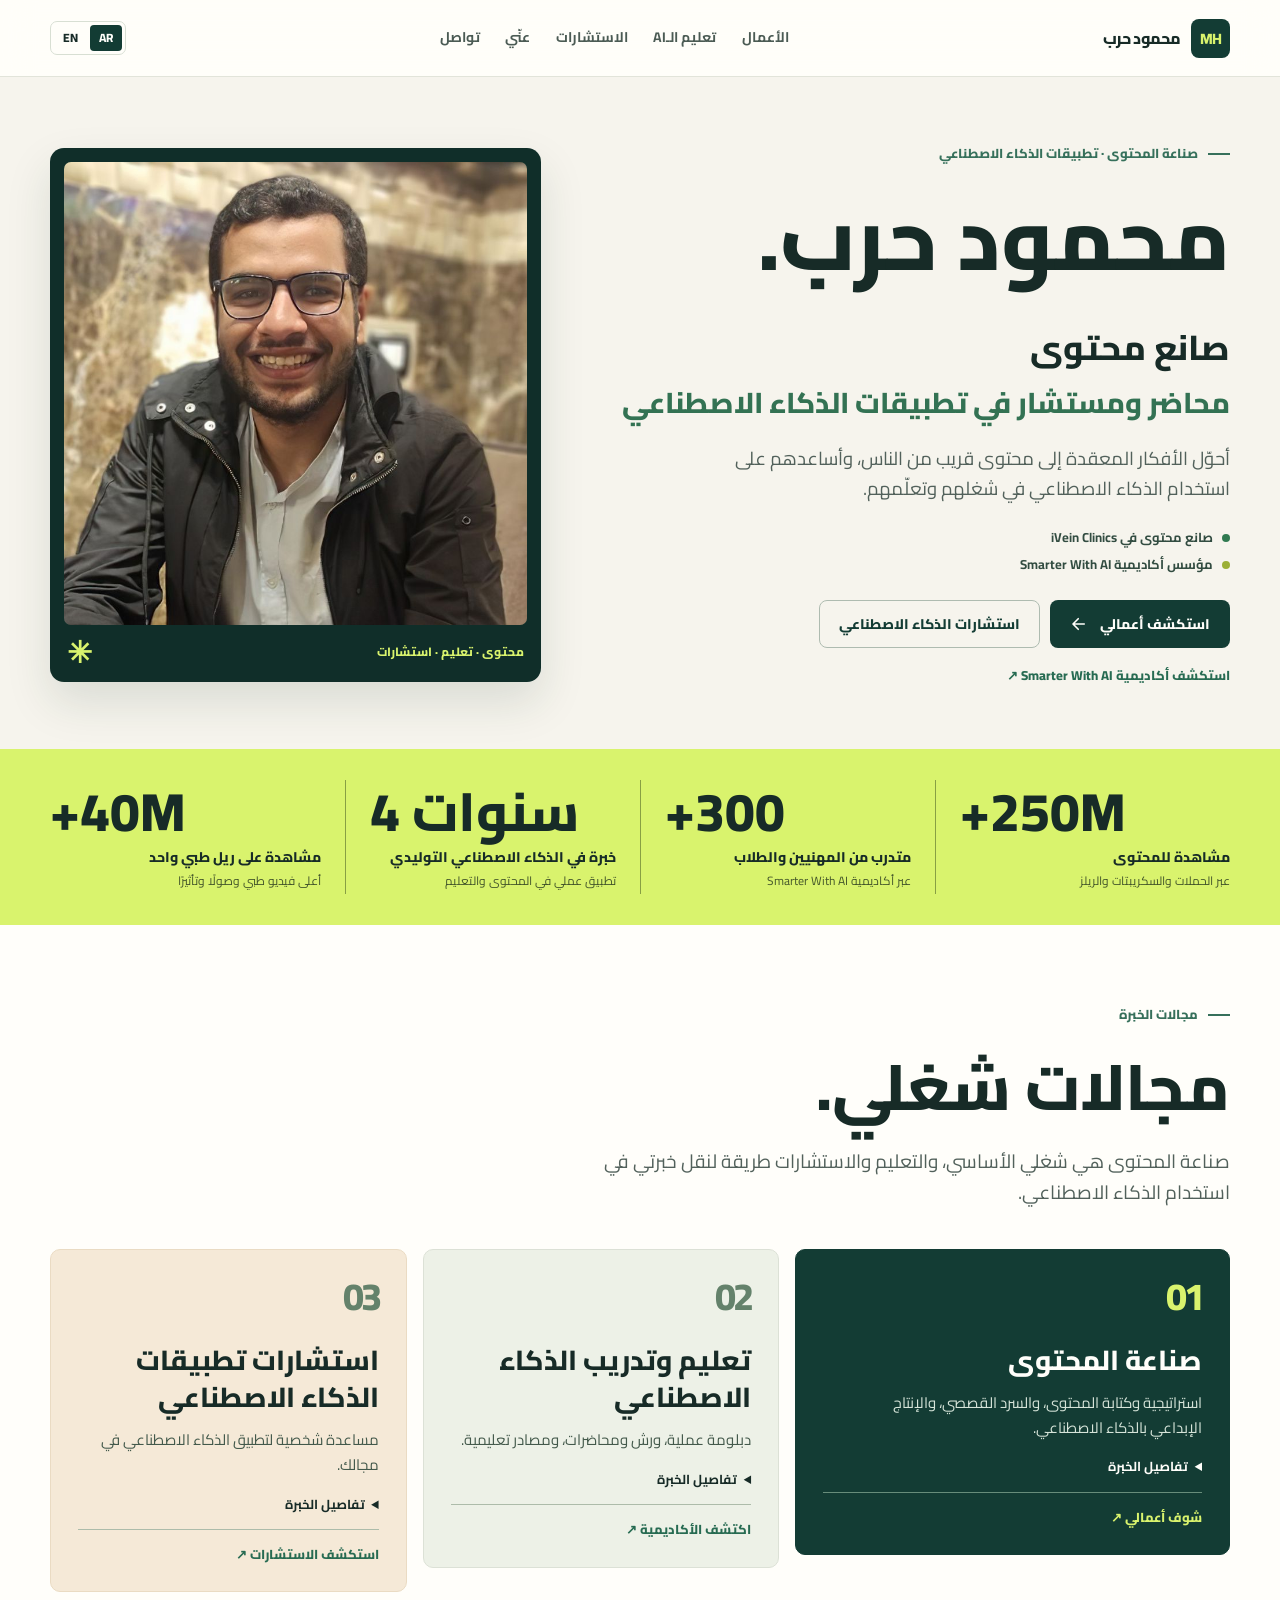
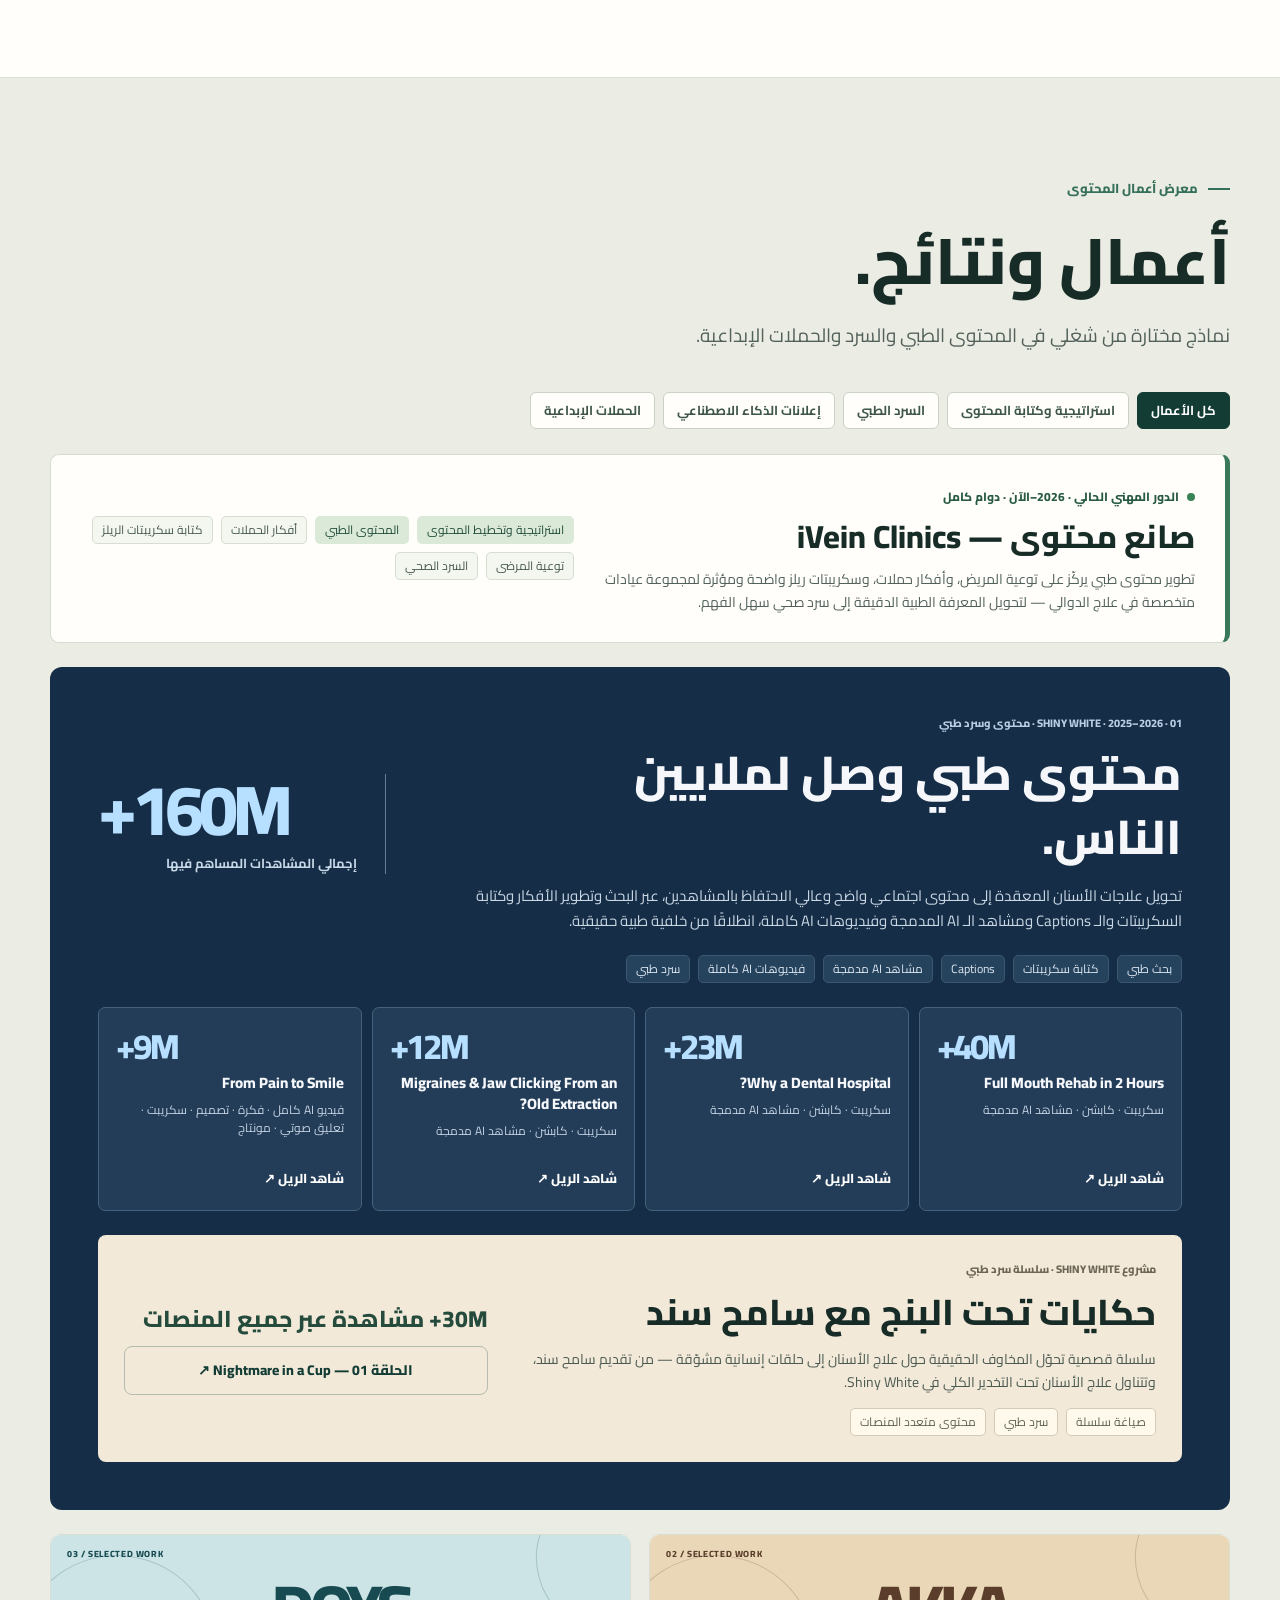
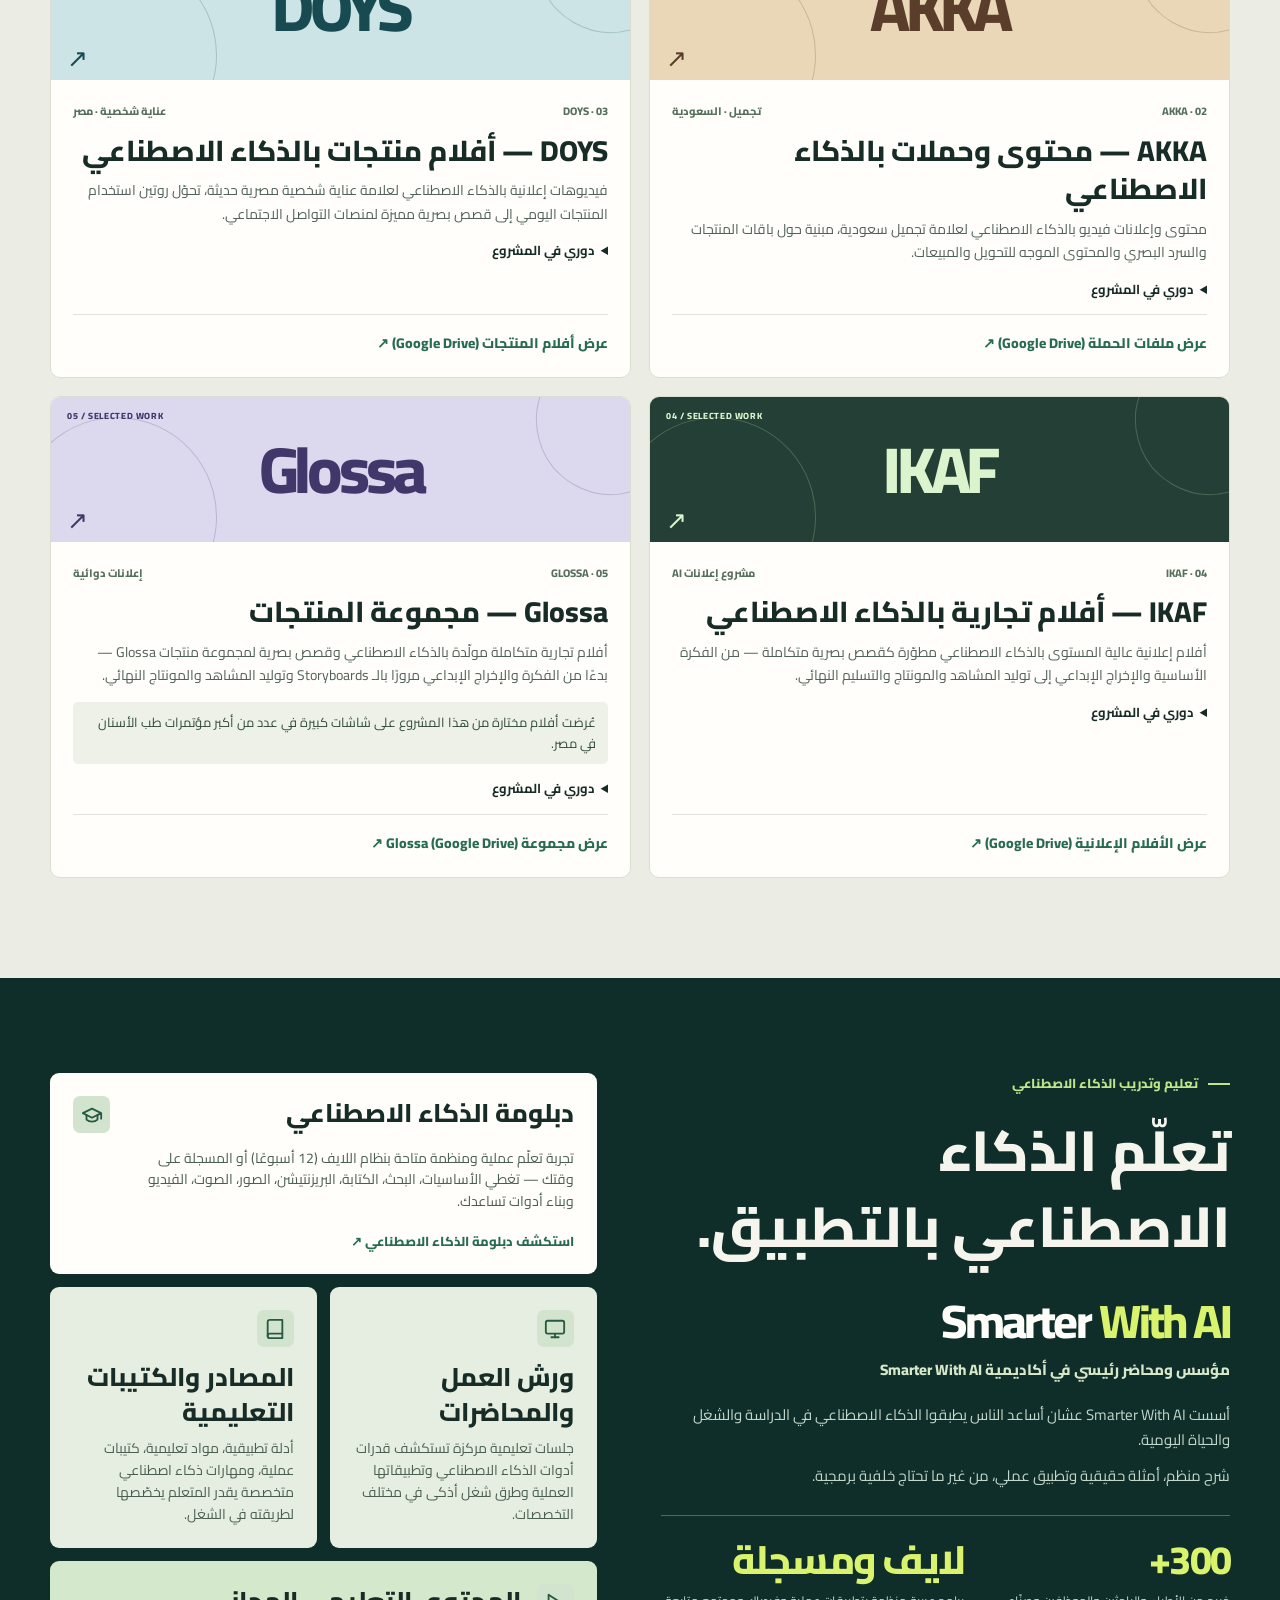
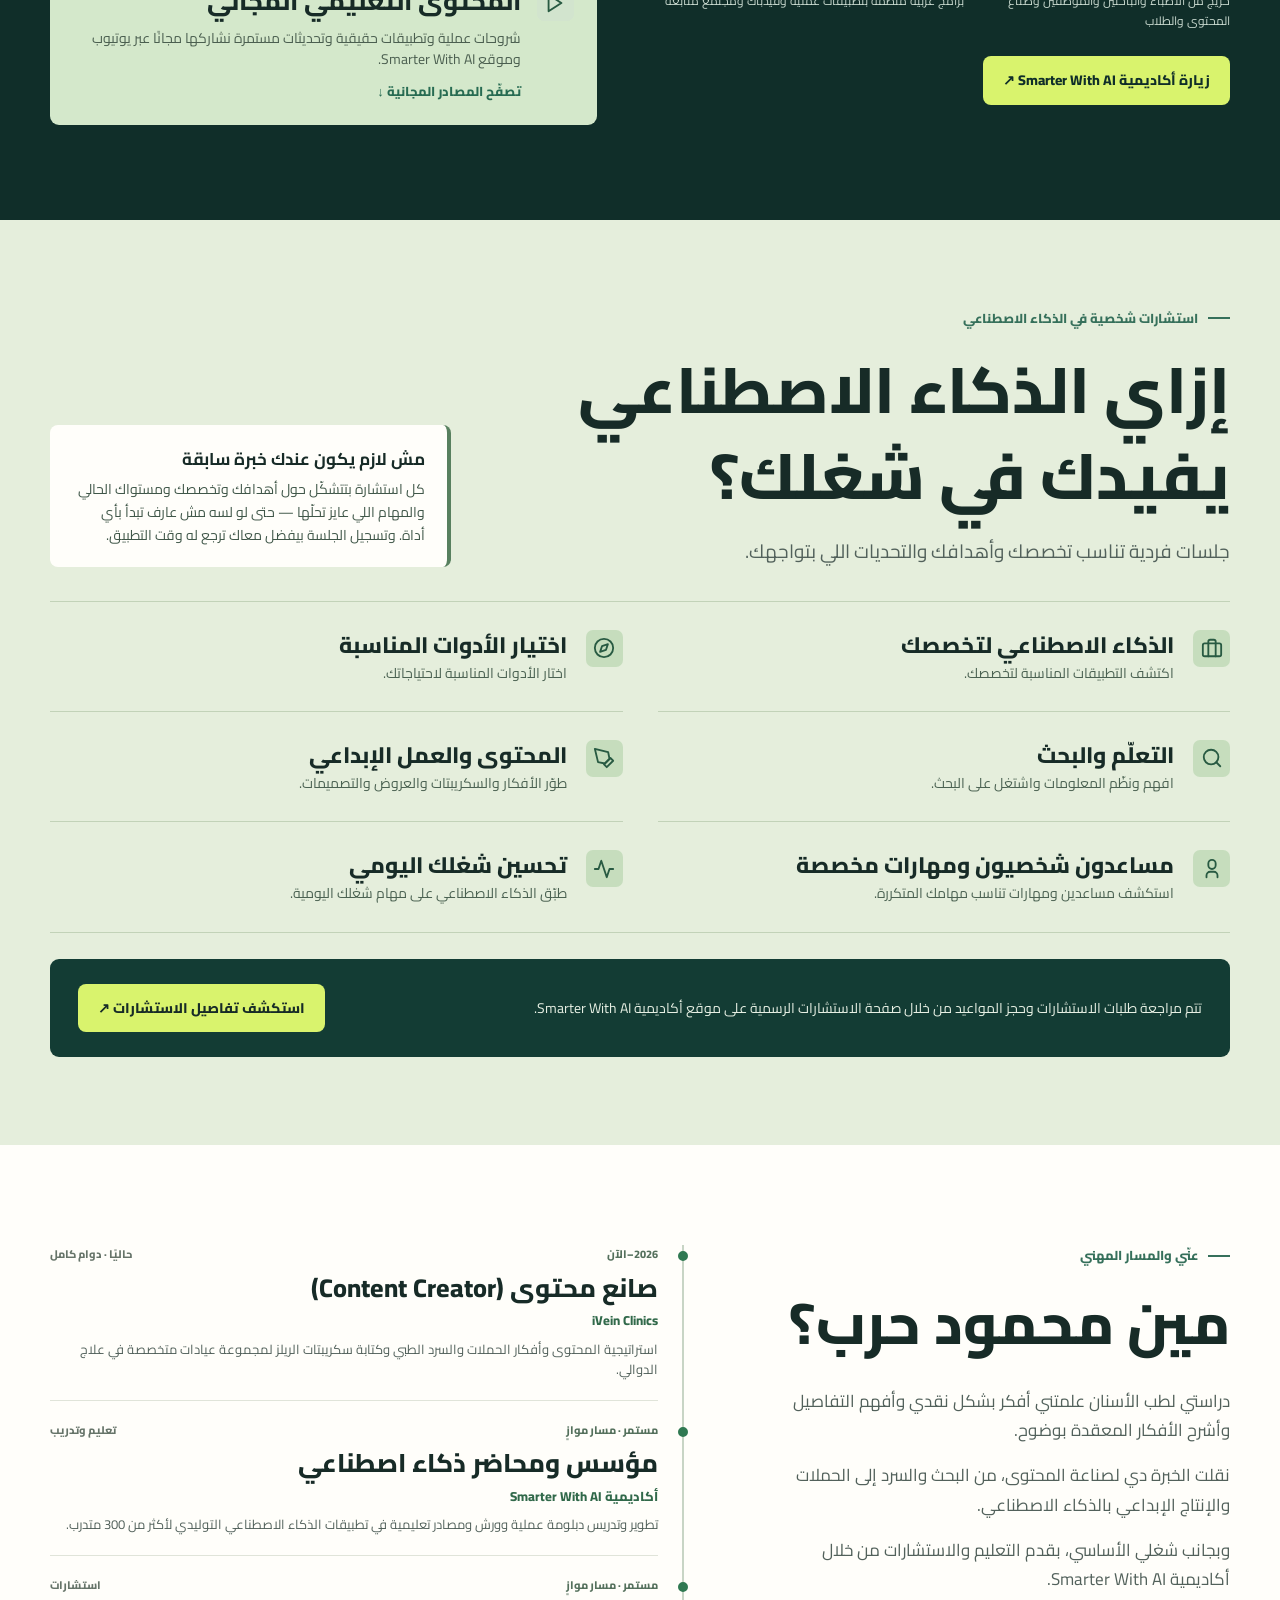
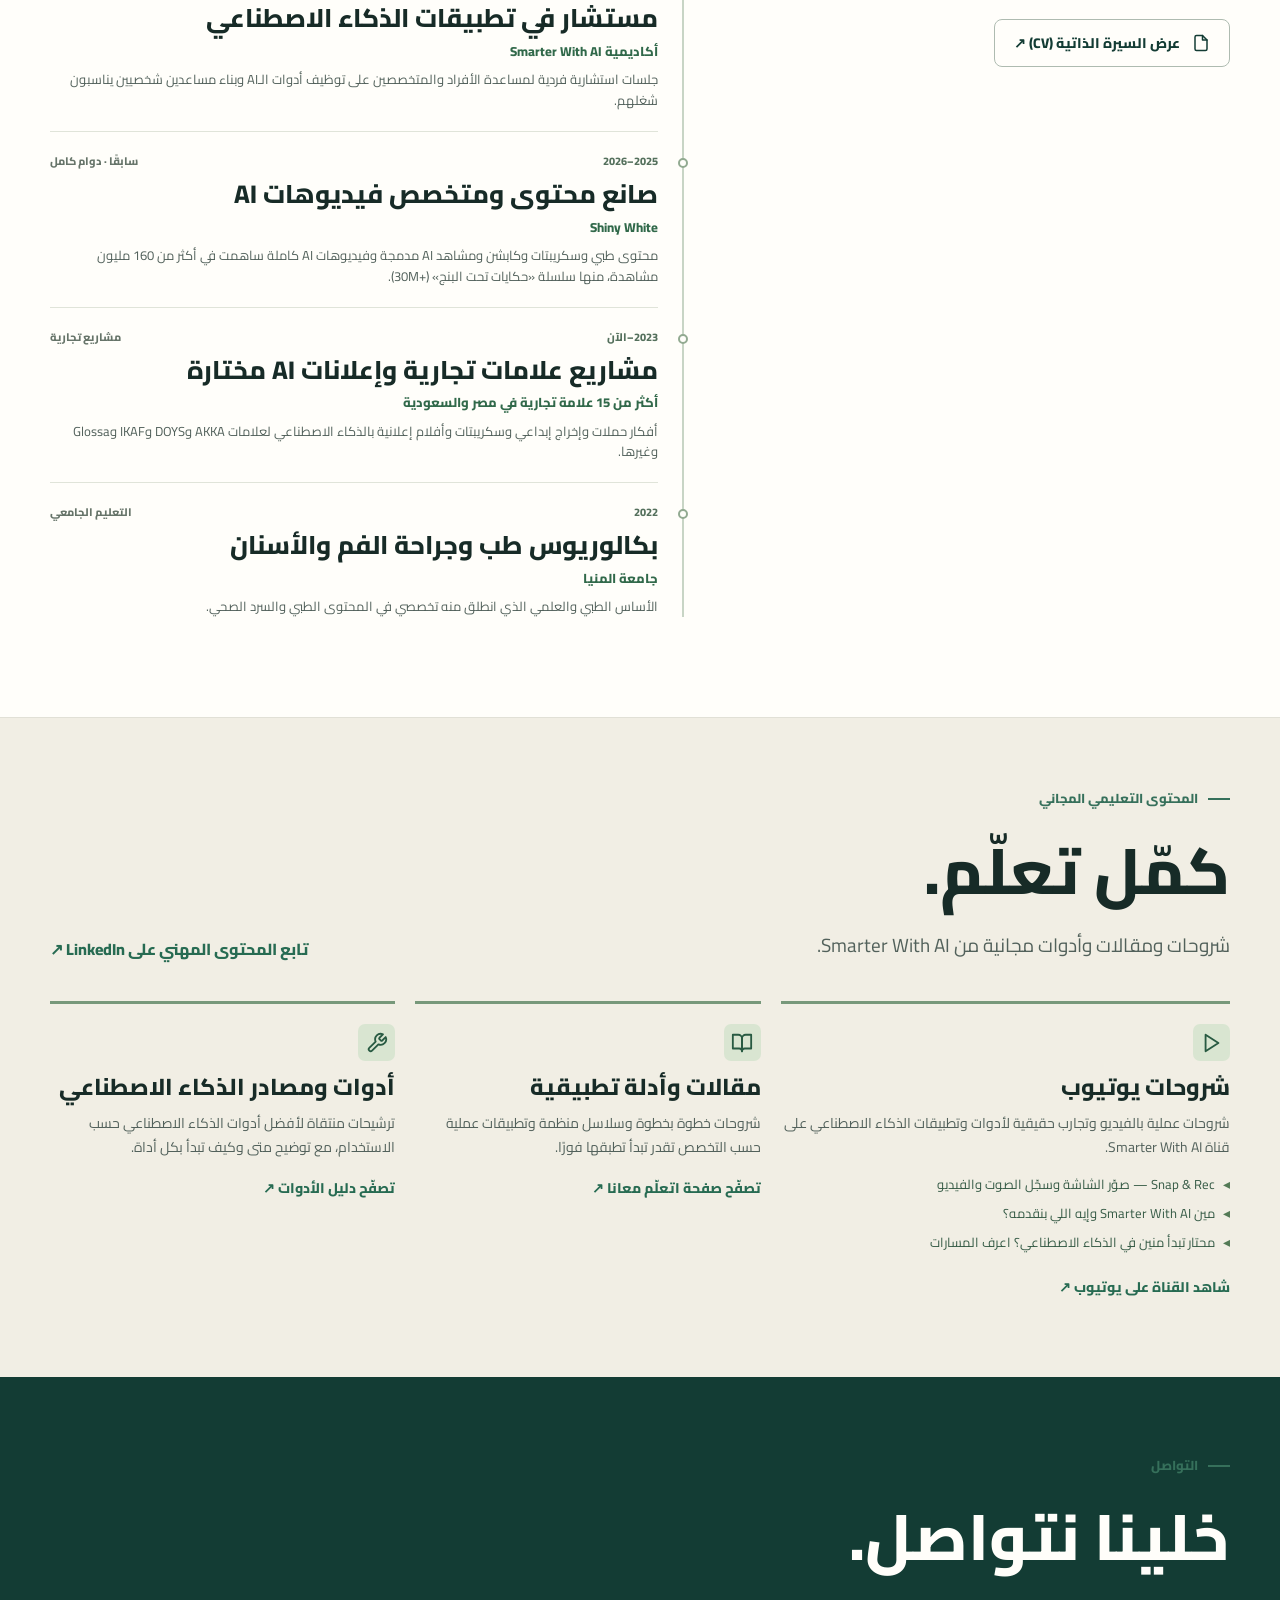
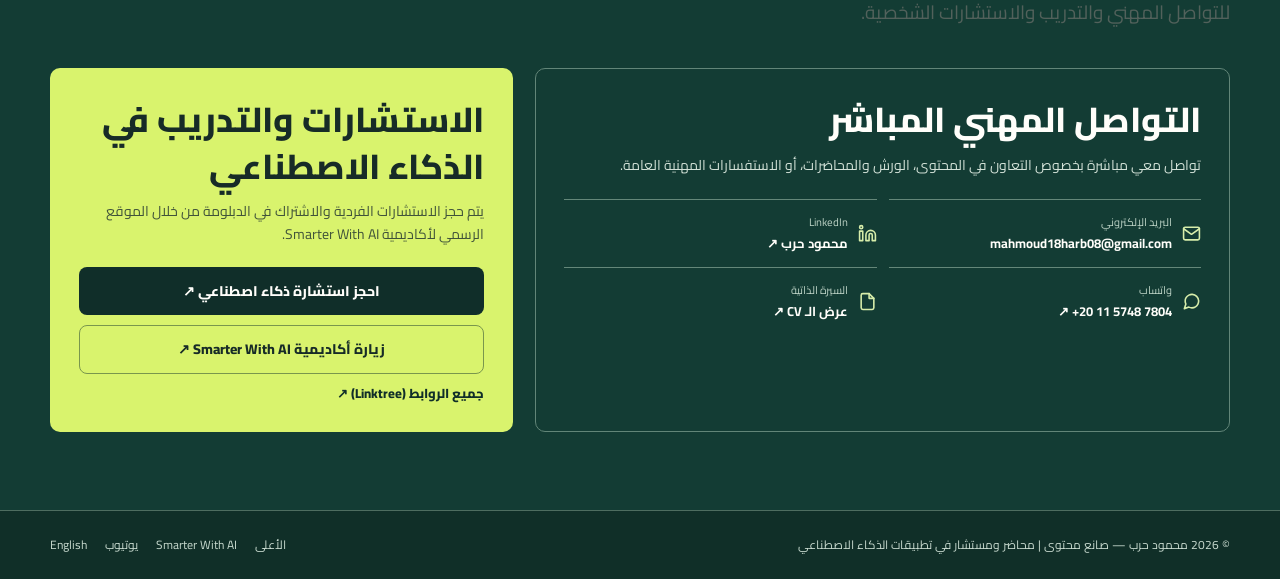
==== commit 57669543: "Redesign bilingual portfolio with editorial hierarchy, distinct chapter contrast and purposeful moti" ====
--- a/ar/index.html
+++ b/ar/index.html
@@ -1,42 +1,38 @@
 <!DOCTYPE html>
-<html lang="ar" dir="rtl">
+
+<html dir="rtl" lang="ar">
 <head>
-  <meta charset="UTF-8">
-  <meta name="viewport" content="width=device-width, initial-scale=1.0">
-  <title>محمود حرب | صانع محتوى ومحاضر ومستشار في تطبيقات الذكاء الاصطناعي</title>
-  <meta name="description" content="محمود حرب — صانع محتوى ومحاضر ومستشار في تطبيقات الذكاء الاصطناعي، ومؤسس أكاديمية Smarter With AI، يجمع بين استراتيجية المحتوى والسرد الطبي والإنتاج الإبداعي وتعليم الذكاء الاصطناعي التوليدي بشكل عملي.">
-  <meta name="author" content="محمود حرب">
-  <meta name="robots" content="index, follow">
-  <link rel="canonical" href="https://mahmoudtaru.github.io/MyPortfolio/ar/">
-  <link rel="alternate" hreflang="en" href="https://mahmoudtaru.github.io/MyPortfolio/">
-  <link rel="alternate" hreflang="ar" href="https://mahmoudtaru.github.io/MyPortfolio/ar/">
-  <link rel="alternate" hreflang="x-default" href="https://mahmoudtaru.github.io/MyPortfolio/">
-
-  <!-- Open Graph -->
-  <meta property="og:type" content="website">
-  <meta property="og:locale" content="ar_EG">
-  <meta property="og:locale:alternate" content="en_US">
-  <meta property="og:title" content="محمود حرب | صانع محتوى ومحاضر ومستشار في تطبيقات الذكاء الاصطناعي">
-  <meta property="og:description" content="صانع محتوى ومحاضر ومستشار في تطبيقات الذكاء الاصطناعي، ومؤسس أكاديمية Smarter With AI. استراتيجية محتوى، سرد طبي، إعلانات بالذكاء الاصطناعي، وتدريب واستشارات عملية.">
-  <meta property="og:url" content="https://mahmoudtaru.github.io/MyPortfolio/ar/">
-  <meta property="og:image" content="https://mahmoudtaru.github.io/MyPortfolio/assets/mahmoud-harb.jpg">
-  <meta property="og:image:alt" content="محمود حرب — صانع محتوى ومحاضر ومستشار في تطبيقات الذكاء الاصطناعي">
-
-  <!-- Twitter / X -->
-  <meta name="twitter:card" content="summary_large_image">
-  <meta name="twitter:title" content="محمود حرب | صانع محتوى ومحاضر ومستشار في تطبيقات الذكاء الاصطناعي">
-  <meta name="twitter:description" content="صانع محتوى ومحاضر ومستشار في تطبيقات الذكاء الاصطناعي، ومؤسس أكاديمية Smarter With AI.">
-  <meta name="twitter:image" content="https://mahmoudtaru.github.io/MyPortfolio/assets/mahmoud-harb.jpg">
-
-  <!-- Fonts -->
-  <link rel="preconnect" href="https://fonts.googleapis.com">
-  <link rel="preconnect" href="https://fonts.gstatic.com" crossorigin>
-  <link href="https://fonts.googleapis.com/css2?family=Cairo:wght@400;500;600;700;800&family=Manrope:wght@700;800&display=swap" rel="stylesheet">
-
-  <link rel="stylesheet" href="../styles.css">
-
-  <!-- Structured Data (Schema.org Person) -->
-  <script type="application/ld+json">
+<meta charset="utf-8"/>
+<meta content="width=device-width, initial-scale=1.0" name="viewport"/>
+<title>محمود حرب | صانع محتوى ومحاضر ومستشار في تطبيقات الذكاء الاصطناعي</title>
+<meta content="محمود حرب — صانع محتوى ومحاضر ومستشار في تطبيقات الذكاء الاصطناعي، ومؤسس أكاديمية Smarter With AI، يجمع بين استراتيجية المحتوى والسرد الطبي والإنتاج الإبداعي وتعليم الذكاء الاصطناعي التوليدي بشكل عملي." name="description"/>
+<meta content="محمود حرب" name="author"/>
+<meta content="index, follow" name="robots"/>
+<link href="https://mahmoudtaru.github.io/MyPortfolio/ar/" rel="canonical"/>
+<link href="https://mahmoudtaru.github.io/MyPortfolio/" hreflang="en" rel="alternate"/>
+<link href="https://mahmoudtaru.github.io/MyPortfolio/ar/" hreflang="ar" rel="alternate"/>
+<link href="https://mahmoudtaru.github.io/MyPortfolio/" hreflang="x-default" rel="alternate"/>
+<!-- Open Graph -->
+<meta content="website" property="og:type"/>
+<meta content="ar_EG" property="og:locale"/>
+<meta content="en_US" property="og:locale:alternate"/>
+<meta content="محمود حرب | صانع محتوى ومحاضر ومستشار في تطبيقات الذكاء الاصطناعي" property="og:title"/>
+<meta content="صانع محتوى ومحاضر ومستشار في تطبيقات الذكاء الاصطناعي، ومؤسس أكاديمية Smarter With AI. استراتيجية محتوى، سرد طبي، إعلانات بالذكاء الاصطناعي، وتدريب واستشارات عملية." property="og:description"/>
+<meta content="https://mahmoudtaru.github.io/MyPortfolio/ar/" property="og:url"/>
+<meta content="https://mahmoudtaru.github.io/MyPortfolio/assets/mahmoud-harb.jpg" property="og:image"/>
+<meta content="محمود حرب — صانع محتوى ومحاضر ومستشار في تطبيقات الذكاء الاصطناعي" property="og:image:alt"/>
+<!-- Twitter / X -->
+<meta content="summary_large_image" name="twitter:card"/>
+<meta content="محمود حرب | صانع محتوى ومحاضر ومستشار في تطبيقات الذكاء الاصطناعي" name="twitter:title"/>
+<meta content="صانع محتوى ومحاضر ومستشار في تطبيقات الذكاء الاصطناعي، ومؤسس أكاديمية Smarter With AI." name="twitter:description"/>
+<meta content="https://mahmoudtaru.github.io/MyPortfolio/assets/mahmoud-harb.jpg" name="twitter:image"/>
+<!-- Fonts -->
+<link href="https://fonts.googleapis.com" rel="preconnect"/>
+<link crossorigin="" href="https://fonts.gstatic.com" rel="preconnect"/>
+<link href="https://fonts.googleapis.com/css2?family=Cairo:wght@400;500;600;700;800&amp;family=Manrope:wght@700;800&amp;display=swap" rel="stylesheet"/>
+<link href="../styles.css?v=editorial-2" rel="stylesheet"/>
+<!-- Structured Data (Schema.org Person) -->
+<script type="application/ld+json">
 {
   "@context": "https://schema.org",
   "@type": "Person",
@@ -79,956 +75,829 @@
   </script>
 </head>
 <body>
-  <a class="skip-link" href="#main">انتقل إلى المحتوى</a>
-
-  <!-- Header & Navigation -->
-  <header class="site-header">
-    <div class="container nav-inner">
-      <a class="brand" href="#home" aria-label="محمود حرب — الرئيسية">
-        <span class="brand-mark" aria-hidden="true">MH</span>
-        <span>محمود حرب</span>
-      </a>
-
-      <nav class="nav-links" aria-label="التنقل الرئيسي">
-        <a href="#home">الرئيسية</a>
-        <a href="#work">الأعمال</a>
-        <a href="#expertise">الخبرات</a>
-        <a href="#education">تعليم الـAI</a>
-        <a href="#consultations">الاستشارات</a>
-        <a href="#about">عنّي</a>
-        <a href="#contact">تواصل</a>
-      </nav>
-
-      <div class="nav-actions">
-        <div class="lang-switch" role="group" aria-label="تبديل اللغة">
-          <a class="lang-switch__item" href="../index.html?lang=en" data-lang-switch="en" lang="en" hreflang="en">EN</a>
-          <span class="lang-switch__item lang-switch__item--active" aria-current="true">AR</span>
-        </div>
-        <button id="nav-toggle" class="nav-toggle" type="button" aria-label="فتح قائمة التنقل" aria-expanded="false" aria-controls="mobile-drawer">
-          <svg class="icon" viewBox="0 0 24 24" fill="none" stroke="currentColor" stroke-width="2" stroke-linecap="round" aria-hidden="true">
-            <line x1="3" y1="6" x2="21" y2="6"></line>
-            <line x1="3" y1="12" x2="21" y2="12"></line>
-            <line x1="3" y1="18" x2="21" y2="18"></line>
-          </svg>
-        </button>
-      </div>
-    </div>
-  </header>
-
-  <!-- Mobile Navigation Drawer -->
-  <div id="mobile-backdrop" class="mobile-backdrop" aria-hidden="true"></div>
-  <aside id="mobile-drawer" class="mobile-drawer" inert aria-label="قائمة الموبايل" aria-hidden="true">
-    <div class="mobile-drawer__head">
-      <span class="brand">
-        <span class="brand-mark" aria-hidden="true">MH</span>
-        <span>محمود حرب</span>
-      </span>
-      <button id="drawer-close" class="nav-toggle" style="display:inline-flex" type="button" aria-label="إغلاق القائمة">
-        <svg class="icon" viewBox="0 0 24 24" fill="none" stroke="currentColor" stroke-width="2" stroke-linecap="round" aria-hidden="true">
-          <line x1="18" y1="6" x2="6" y2="18"></line>
-          <line x1="6" y1="6" x2="18" y2="18"></line>
-        </svg>
-      </button>
-    </div>
-
-    <nav class="mobile-drawer__links" aria-label="أقسام الموقع">
-      <a href="#home">الرئيسية</a>
-      <a href="#work">الأعمال</a>
-      <a href="#expertise">الخبرات</a>
-      <a href="#education">تعليم الـAI</a>
-      <a href="#consultations">الاستشارات</a>
-      <a href="#about">عنّي</a>
-      <a href="#resources">محتوى مجاني</a>
-      <a href="#contact">تواصل</a>
-    </nav>
-
-    <div class="mobile-drawer__footer">
-      <a class="btn btn--primary" href="https://smarterwithaiacademy.com/consultation" target="_blank" rel="noopener noreferrer">
+<a class="skip-link" href="#main">انتقل إلى المحتوى</a>
+<!-- Header & Navigation -->
+<header class="site-header">
+<div class="container nav-inner">
+<a aria-label="محمود حرب — الرئيسية" class="brand" href="#home">
+<span aria-hidden="true" class="brand-mark">MH</span>
+<span>محمود حرب</span>
+</a>
+<nav aria-label="التنقل الرئيسي" class="nav-links">
+
+<a href="#work">الأعمال</a>
+
+<a href="#education">تعليم الـAI</a>
+<a href="#consultations">الاستشارات</a>
+<a href="#about">عنّي</a>
+<a href="#contact">تواصل</a>
+</nav>
+<div class="nav-actions">
+<div aria-label="تبديل اللغة" class="lang-switch" role="group">
+<a class="lang-switch__item" data-lang-switch="en" href="../index.html?lang=en" hreflang="en" lang="en">EN</a>
+<span aria-current="true" class="lang-switch__item lang-switch__item--active">AR</span>
+</div>
+<button aria-controls="mobile-drawer" aria-expanded="false" aria-label="فتح قائمة التنقل" class="nav-toggle" id="nav-toggle" type="button">
+<svg aria-hidden="true" class="icon" fill="none" stroke="currentColor" stroke-linecap="round" stroke-width="2" viewbox="0 0 24 24">
+<line x1="3" x2="21" y1="6" y2="6"></line>
+<line x1="3" x2="21" y1="12" y2="12"></line>
+<line x1="3" x2="21" y1="18" y2="18"></line>
+</svg>
+</button>
+</div>
+</div>
+<div aria-hidden="true" class="reading-progress"><span></span></div></header>
+<!-- Mobile Navigation Drawer -->
+<div aria-hidden="true" class="mobile-backdrop" id="mobile-backdrop"></div>
+<aside aria-hidden="true" aria-label="قائمة الموبايل" class="mobile-drawer" id="mobile-drawer" inert="">
+<div class="mobile-drawer__head">
+<span class="brand">
+<span aria-hidden="true" class="brand-mark">MH</span>
+<span>محمود حرب</span>
+</span>
+<button aria-label="إغلاق القائمة" class="nav-toggle" id="drawer-close" style="display:inline-flex" type="button">
+<svg aria-hidden="true" class="icon" fill="none" stroke="currentColor" stroke-linecap="round" stroke-width="2" viewbox="0 0 24 24">
+<line x1="18" x2="6" y1="6" y2="18"></line>
+<line x1="6" x2="18" y1="6" y2="18"></line>
+</svg>
+</button>
+</div>
+<nav aria-label="أقسام الموقع" class="mobile-drawer__links">
+<a href="#home">الرئيسية</a>
+<a href="#work">الأعمال</a>
+<a href="#expertise">الخبرات</a>
+<a href="#education">تعليم الـAI</a>
+<a href="#consultations">الاستشارات</a>
+<a href="#about">عنّي</a>
+<a href="#resources">محتوى مجاني</a>
+<a href="#contact">تواصل</a>
+</nav>
+<div class="mobile-drawer__footer">
+<a class="btn btn--primary" href="https://smarterwithaiacademy.com/consultation" rel="noopener noreferrer" target="_blank">
         احجز استشارة
       </a>
-      <a class="btn btn--secondary" href="../index.html?lang=en" data-lang-switch="en" lang="en">
+<a class="btn btn--secondary" data-lang-switch="en" href="../index.html?lang=en" lang="en">
         English Version (EN)
       </a>
-    </div>
-  </aside>
-
-  <main id="main">
-    <!-- 1. Hero Section -->
-    <section id="home" class="hero">
-      <div class="container hero-grid">
-        <div class="hero-content">
-          <p class="eyebrow">محمود حرب</p>
-          <h1 class="hero-title">
-            صانع محتوى.
-            <span class="accent-line">محاضر ومستشار في تطبيقات الذكاء الاصطناعي.</span>
-          </h1>
-          <p class="hero-desc">
-            أصنع محتوى يتواصل بصدق مع الناس، وأساعد المتخصصين والمتعلمين على توظيف الذكاء الاصطناعي التوليدي بشكل عملي في شغلهم ودراستهم اليومية.
-          </p>
-          <p class="hero-role-line">
-            <span class="dot" aria-hidden="true"></span>
-            <span>مؤسس ومحاضر رئيسي في أكاديمية <span class="ltr-inline">Smarter With AI</span></span>
-          </p>
-          <div class="hero-actions">
-            <a class="btn btn--primary" href="#work">
-              <span>استكشف أعمالي</span>
-              <svg class="icon icon--sm" viewBox="0 0 24 24" fill="none" stroke="currentColor" stroke-width="2.2" stroke-linecap="round" stroke-linejoin="round" aria-hidden="true">
-                <path d="M19 12H5M11 19l-7-7 7-7"/>
-              </svg>
-            </a>
-            <a class="btn btn--secondary" href="#consultations">
-              <span>استشارات الذكاء الاصطناعي</span>
-            </a>
-          </div>
-          <div class="hero-sub-link">
-            <a class="text-link" href="https://smarterwithaiacademy.com/" target="_blank" rel="noopener noreferrer">
-              <span>استكشف أكاديمية Smarter With AI ↗</span>
-            </a>
-          </div>
-        </div>
-
-        <div class="hero-visual">
-          <div class="portrait-frame">
-            <div class="portrait-inner">
-              <img
-                src="../assets/mahmoud-harb.jpg"
-                alt="محمود حرب — صانع محتوى ومحاضر ومستشار في تطبيقات الذكاء الاصطناعي"
-                width="800"
-                height="800"
-                fetchpriority="high"
-                data-portrait-img
-              >
-              <div class="portrait-fallback" aria-hidden="true">
-                <div class="portrait-fallback__monogram">MH</div>
-                <div class="portrait-fallback__name">محمود حرب</div>
-                <div class="portrait-fallback__role">صانع محتوى | محاضر ومستشار ذكاء اصطناعي</div>
-              </div>
-            </div>
-            <div class="portrait-badge">
-              <div class="portrait-badge__icon" aria-hidden="true">
-                <svg class="icon" viewBox="0 0 24 24" fill="none" stroke="currentColor" stroke-width="2" stroke-linecap="round" stroke-linejoin="round">
-                  <path d="M12 2L2 7l10 5 10-5-10-5z"/>
-                  <path d="M2 17l10 5 10-5"/>
-                  <path d="M2 12l10 5 10-5"/>
-                </svg>
-              </div>
-              <div>
-                <span class="portrait-badge__label">مجال العمل</span>
-                <span class="portrait-badge__value">صناعة المحتوى وتطبيقات الـAI</span>
-              </div>
-            </div>
-          </div>
-        </div>
-      </div>
-    </section>
-
-    <!-- 2. Impact in Numbers -->
-    <section id="impact" class="impact-band" aria-label="الأثر بالأرقام">
-      <div class="container">
-        <div class="impact-grid">
-          <div class="impact-item reveal">
-            <div class="impact-num"><span class="ltr-inline">+250M</span></div>
-            <div class="impact-label">مشاهدة للمحتوى</div>
-            <div class="impact-sub">عبر الحملات والسكريبتات والريلز</div>
-          </div>
-          <div class="impact-item reveal">
-            <div class="impact-num"><span class="ltr-inline">+300</span></div>
-            <div class="impact-label">متدرب من المهنيين والطلاب</div>
-            <div class="impact-sub">عبر أكاديمية Smarter With AI</div>
-          </div>
-          <div class="impact-item reveal">
-            <div class="impact-num">4 سنوات</div>
-            <div class="impact-label">خبرة في الذكاء الاصطناعي التوليدي</div>
-            <div class="impact-sub">تطبيق عملي في المحتوى والتعليم</div>
-          </div>
-          <div class="impact-item reveal">
-            <div class="impact-num"><span class="ltr-inline">+40M</span></div>
-            <div class="impact-label">مشاهدة على ريل طبي واحد</div>
-            <div class="impact-sub">أعلى فيديو طبي وصولًا وتأثيرًا</div>
-          </div>
-        </div>
-      </div>
-    </section>
-
-    <!-- 3. Areas of Expertise -->
-    <section id="expertise" class="section">
-      <div id="services" aria-hidden="true"></div>
-      <div class="container">
-        <div class="section-header reveal">
-          <p class="eyebrow">مجالات الخبرة</p>
-          <h2 class="section-title">ثلاثة مسارات متكاملة، مبنية على تجربة عملية حقيقية.</h2>
-          <p class="section-lead">
-            صناعة المحتوى هي مجالي المهني الأساسي، وبالتوازي معها أقدّم التدريب والاستشارات لمساعدة الناس على توظيف الذكاء الاصطناعي التوليدي بواقعية في تخصصاتهم.
-          </p>
-        </div>
-
-        <div class="expertise-grid">
-          <!-- Area 01 -->
-          <article class="expertise-card expertise-card--primary reveal">
-            <div class="expertise-top">
-              <span class="expertise-num">المجال 01</span>
-              <span class="expertise-badge">المجال الأساسي</span>
-            </div>
-            <h3>صناعة المحتوى</h3>
-            <p class="expertise-desc">
-              أطوّر محتوى مبنيًا على البحث وفهم الجمهور والسرد القصصي — بدءًا من استراتيجيات المحتوى وكتابة السكريبتات، وحتى الحملات الإبداعية والإنتاج البصري المدعوم بالذكاء الاصطناعي.
-            </p>
-            <ul class="expertise-list">
-              <li>استراتيجية المحتوى والتخطيط</li>
-              <li>كتابة المحتوى والـ Copywriting</li>
-              <li>كتابة السكريبت والسرد القصصي</li>
-              <li>المحتوى الطبي والصحي</li>
-              <li>الحملات الإبداعية</li>
-              <li>إنتاج المحتوى بمساعدة الذكاء الاصطناعي</li>
-              <li>إنتاج الإعلانات والفيديوهات التجارية بالـAI</li>
-            </ul>
-          </article>
-
-          <!-- Area 02 -->
-          <article class="expertise-card reveal">
-            <div class="expertise-top">
-              <span class="expertise-num">المجال 02</span>
-              <span class="expertise-badge">الأكاديمية</span>
-            </div>
-            <h3>تعليم وتدريب الذكاء الاصطناعي</h3>
-            <p class="expertise-desc">
-              من خلال أكاديمية Smarter With AI، أساعد الناس على استخدام الذكاء الاصطناعي التوليدي بفعالية في الدراسة والعمل والمهام اليومية، عبر أمثلة واقعية وتطبيق عملي مباشر.
-            </p>
-            <ul class="expertise-list">
-              <li>التدريب العملي على الذكاء الاصطناعي التوليدي</li>
-              <li>دبلومة الذكاء الاصطناعي (لايف ومسجلة)</li>
-              <li>ورش العمل والمحاضرات المتخصصة</li>
-              <li>المحتوى التعليمي والشروحات</li>
-              <li>الكتيبات والمصادر التعليمية والمهارات</li>
-            </ul>
-          </article>
-
-          <!-- Area 03 -->
-          <article class="expertise-card reveal">
-            <div class="expertise-top">
-              <span class="expertise-num">المجال 03</span>
-              <span class="expertise-badge">توجيه شخصي</span>
-            </div>
-            <h3>استشارات تطبيقات الذكاء الاصطناعي</h3>
-            <p class="expertise-desc">
-              أساعد الأفراد والمتخصصين على فهم ما يمكن للذكاء الاصطناعي تقديمه لحالتهم تحديدًا، واختيار الأدوات المناسبة، وإيجاد طرق عملية لتطبيقها على تحديات شغلهم وتعلمهم اليومي.
-            </p>
-            <ul class="expertise-list">
-              <li>توظيف الذكاء الاصطناعي في تخصصك</li>
-              <li>توجيه عملي مخصص لاحتياجك ومستواك</li>
-              <li>اختيار الأدوات والنماذج المناسبة لحالتك</li>
-              <li>تطبيقات عملية على مهامك الحقيقية</li>
-              <li>تحسين طريقة شغلك اليومية</li>
-              <li>حل تحديات واقعية باستخدام الـAI</li>
-              <li>بناء مساعدين شخصيين ومهارات مخصصة عند الحاجة</li>
-            </ul>
-          </article>
-        </div>
-      </div>
-    </section>
-
-    <!-- 4. Content Portfolio -->
-    <section id="work" class="section section--alt">
-      <div id="projects" aria-hidden="true"></div>
-      <div class="container">
-        <div class="section-header section-header--split reveal">
-          <div>
-            <p class="eyebrow">معرض أعمال المحتوى</p>
-            <h2 class="section-title">أعمال مختارة في المحتوى الطبي، العلامات التجارية، وإعلانات الـAI.</h2>
-            <p class="section-lead">
-              بين قيادة المحتوى الطبي وسلاسل السرد القصصي عالية الوصول، والإعلانات التجارية بالذكاء الاصطناعي لأكثر من 15 علامة تجارية في مصر والسعودية.
-            </p>
-          </div>
-        </div>
-
-        <!-- Simple Category Filter -->
-        <div class="filter-bar" role="group" aria-label="تصفية الأعمال حسب النوع">
-          <button class="filter-btn is-active" type="button" data-filter="all" aria-pressed="true">كل الأعمال</button>
-          <button class="filter-btn" type="button" data-filter="strategy" aria-pressed="false">استراتيجية وكتابة المحتوى</button>
-          <button class="filter-btn" type="button" data-filter="medical" aria-pressed="false">السرد الطبي</button>
-          <button class="filter-btn" type="button" data-filter="commercials" aria-pressed="false">إعلانات الذكاء الاصطناعي</button>
-          <button class="filter-btn" type="button" data-filter="campaigns" aria-pressed="false">الحملات الإبداعية</button>
-        </div>
-
-        <!-- Current Role Spotlight: iVein Clinics -->
-        <article class="role-spotlight reveal" data-categories="strategy medical campaigns">
-          <div>
-            <span class="status-pill">الدور المهني الحالي · 2026–الآن · دوام كامل</span>
-            <h3>صانع محتوى — <span class="ltr-inline">iVein Clinics</span></h3>
-            <p>
+</div>
+</aside>
+<main id="main">
+<!-- 1. Hero Section -->
+<section class="hero" id="home">
+<div class="container hero-grid">
+<div class="hero-content">
+<p class="eyebrow">صناعة المحتوى · تطبيقات الذكاء الاصطناعي</p>
+<h1 class="hero-title">محمود حرب.</h1><p class="hero-profession">صانع محتوى<span>محاضر ومستشار في تطبيقات الذكاء الاصطناعي</span></p>
+<p class="hero-desc">أحوّل الأفكار المعقدة إلى محتوى قريب من الناس، وأساعدهم على استخدام الذكاء الاصطناعي في شغلهم وتعلّمهم.</p>
+<div class="role-line"><span class="status-dot"></span>صانع محتوى في iVein Clinics</div><div class="role-line"><span class="status-dot secondary"></span>مؤسس أكاديمية Smarter With AI</div>
+<div class="hero-actions">
+<a class="btn btn--primary" href="#work">
+<span>استكشف أعمالي</span>
+<svg aria-hidden="true" class="icon icon--sm" fill="none" stroke="currentColor" stroke-linecap="round" stroke-linejoin="round" stroke-width="2.2" viewbox="0 0 24 24">
+<path d="M19 12H5M11 19l-7-7 7-7"></path>
+</svg>
+</a>
+<a class="btn btn--secondary" href="#consultations">
+<span>استشارات الذكاء الاصطناعي</span>
+</a>
+</div>
+<div class="hero-sub-link">
+<a class="text-link" href="https://smarterwithaiacademy.com/" rel="noopener noreferrer" target="_blank">
+<span>استكشف أكاديمية Smarter With AI ↗</span>
+</a>
+</div>
+</div>
+<div class="hero-visual">
+<div class="portrait-frame">
+<div class="portrait-inner">
+<img alt="محمود حرب — صانع محتوى ومحاضر ومستشار في تطبيقات الذكاء الاصطناعي" data-portrait-img="" fetchpriority="high" height="800" src="../assets/mahmoud-harb.jpg" width="800"/>
+<div aria-hidden="true" class="portrait-fallback">
+<div class="portrait-fallback__monogram">MH</div>
+<div class="portrait-fallback__name">محمود حرب</div>
+<div class="portrait-fallback__role">صانع محتوى | محاضر ومستشار ذكاء اصطناعي</div>
+</div>
+</div>
+<div class="portrait-caption"><span>محتوى · تعليم · استشارات</span><span aria-hidden="true">✳</span></div>
+</div>
+</div>
+</div>
+</section>
+<!-- 2. Impact in Numbers -->
+<section aria-label="الأثر بالأرقام" class="impact-band" id="impact">
+<div class="container">
+<div class="impact-grid">
+<div class="impact-item reveal">
+<div class="impact-num"><span class="ltr-inline">+250M</span></div>
+<div class="impact-label">مشاهدة للمحتوى</div>
+<div class="impact-sub">عبر الحملات والسكريبتات والريلز</div>
+</div>
+<div class="impact-item reveal">
+<div class="impact-num"><span class="ltr-inline">+300</span></div>
+<div class="impact-label">متدرب من المهنيين والطلاب</div>
+<div class="impact-sub">عبر أكاديمية Smarter With AI</div>
+</div>
+<div class="impact-item reveal">
+<div class="impact-num">4 سنوات</div>
+<div class="impact-label">خبرة في الذكاء الاصطناعي التوليدي</div>
+<div class="impact-sub">تطبيق عملي في المحتوى والتعليم</div>
+</div>
+<div class="impact-item reveal">
+<div class="impact-num"><span class="ltr-inline">+40M</span></div>
+<div class="impact-label">مشاهدة على ريل طبي واحد</div>
+<div class="impact-sub">أعلى فيديو طبي وصولًا وتأثيرًا</div>
+</div>
+</div>
+</div>
+</section>
+<!-- 3. Areas of Expertise -->
+<section class="section" id="expertise">
+<div aria-hidden="true" id="services"></div>
+<div class="container">
+<div class="section-header reveal">
+<p class="eyebrow">مجالات الخبرة</p>
+<h2 class="section-title">مجالات شغلي.</h2>
+<p class="section-lead">صناعة المحتوى هي شغلي الأساسي، والتعليم والاستشارات طريقة لنقل خبرتي في استخدام الذكاء الاصطناعي.</p>
+</div>
+<div class="expertise-grid">
+<!-- Area 01 -->
+<article class="expertise-card expertise-card--primary reveal"><span aria-hidden="true" class="path-index">01</span>
+
+<h3>صناعة المحتوى</h3>
+<p class="expertise-desc">استراتيجية وكتابة المحتوى، والسرد القصصي، والإنتاج الإبداعي بالذكاء الاصطناعي.</p>
+
+<details class="expertise-details"><summary>تفاصيل الخبرة</summary><ul class="expertise-list">
+<li>استراتيجية المحتوى والتخطيط</li>
+<li>كتابة المحتوى والـ Copywriting</li>
+<li>كتابة السكريبت والسرد القصصي</li>
+<li>المحتوى الطبي والصحي</li>
+<li>الحملات الإبداعية</li>
+<li>إنتاج المحتوى بمساعدة الذكاء الاصطناعي</li>
+<li>إنتاج الإعلانات والفيديوهات التجارية بالـAI</li>
+</ul></details><a class="path-link" href="#work">شوف أعمالي ↗</a></article>
+<!-- Area 02 -->
+<article class="expertise-card reveal"><span aria-hidden="true" class="path-index">02</span>
+
+<h3>تعليم وتدريب الذكاء الاصطناعي</h3>
+<p class="expertise-desc">دبلومة عملية، ورش ومحاضرات، ومصادر تعليمية.</p>
+
+<details class="expertise-details"><summary>تفاصيل الخبرة</summary><ul class="expertise-list">
+<li>التدريب العملي على الذكاء الاصطناعي التوليدي</li>
+<li>دبلومة الذكاء الاصطناعي (لايف ومسجلة)</li>
+<li>ورش العمل والمحاضرات المتخصصة</li>
+<li>المحتوى التعليمي والشروحات</li>
+<li>الكتيبات والمصادر التعليمية والمهارات</li>
+</ul></details><a class="path-link" href="#education">اكتشف الأكاديمية ↗</a></article>
+<!-- Area 03 -->
+<article class="expertise-card reveal"><span aria-hidden="true" class="path-index">03</span>
+
+<h3>استشارات تطبيقات الذكاء الاصطناعي</h3>
+<p class="expertise-desc">مساعدة شخصية لتطبيق الذكاء الاصطناعي في مجالك.</p>
+
+<details class="expertise-details"><summary>تفاصيل الخبرة</summary><ul class="expertise-list">
+<li>توظيف الذكاء الاصطناعي في تخصصك</li>
+<li>توجيه عملي مخصص لاحتياجك ومستواك</li>
+<li>اختيار الأدوات والنماذج المناسبة لحالتك</li>
+<li>تطبيقات عملية على مهامك الحقيقية</li>
+<li>تحسين طريقة شغلك اليومية</li>
+<li>حل تحديات واقعية باستخدام الـAI</li>
+<li>بناء مساعدين شخصيين ومهارات مخصصة عند الحاجة</li>
+</ul></details><a class="path-link" href="#consultations">استكشف الاستشارات ↗</a></article>
+</div>
+</div>
+</section>
+<!-- 4. Content Portfolio -->
+<section class="section section--alt" id="work">
+<div aria-hidden="true" id="projects"></div>
+<div class="container">
+<div class="section-header section-header--split reveal">
+<div>
+<p class="eyebrow">معرض أعمال المحتوى</p>
+<h2 class="section-title">أعمال ونتائج.</h2>
+<p class="section-lead">نماذج مختارة من شغلي في المحتوى الطبي والسرد والحملات الإبداعية.</p>
+</div>
+</div>
+<!-- Simple Category Filter -->
+<div aria-label="تصفية الأعمال حسب النوع" class="filter-bar" role="group">
+<button aria-pressed="true" class="filter-btn is-active" data-filter="all" type="button">كل الأعمال</button>
+<button aria-pressed="false" class="filter-btn" data-filter="strategy" type="button">استراتيجية وكتابة المحتوى</button>
+<button aria-pressed="false" class="filter-btn" data-filter="medical" type="button">السرد الطبي</button>
+<button aria-pressed="false" class="filter-btn" data-filter="commercials" type="button">إعلانات الذكاء الاصطناعي</button>
+<button aria-pressed="false" class="filter-btn" data-filter="campaigns" type="button">الحملات الإبداعية</button>
+</div>
+<!-- Current Role Spotlight: iVein Clinics -->
+<article class="role-spotlight reveal" data-categories="strategy medical campaigns">
+<div>
+<span class="status-pill">الدور المهني الحالي · 2026–الآن · دوام كامل</span>
+<h3>صانع محتوى — <span class="ltr-inline">iVein Clinics</span></h3>
+<p>
               تطوير محتوى طبي يركّز على توعية المريض، وأفكار حملات، وسكريبتات ريلز واضحة ومؤثرة لمجموعة عيادات متخصصة في علاج الدوالي — لتحويل المعرفة الطبية الدقيقة إلى سرد صحي سهل الفهم.
             </p>
-          </div>
-          <div class="tag-cloud" aria-label="مجالات العمل في iVein Clinics">
-            <span class="tag tag--accent">استراتيجية وتخطيط المحتوى</span>
-            <span class="tag tag--accent">المحتوى الطبي</span>
-            <span class="tag">أفكار الحملات</span>
-            <span class="tag">كتابة سكريبتات الريلز</span>
-            <span class="tag">توعية المرضى</span>
-            <span class="tag">السرد الصحي</span>
-          </div>
-        </article>
-
-        <!-- 01 · Shiny White -->
-        <article class="case-feature reveal" data-categories="strategy medical commercials campaigns">
-          <div class="case-header">
-            <div>
-              <p class="case-meta">01 · SHINY WHITE · 2025–2026 · محتوى وسرد طبي</p>
-              <h3>أكثر من 160 مليون مشاهدة — والعمل الذي صنع الفارق خلفها.</h3>
-              <p class="case-desc">
+</div>
+<div aria-label="مجالات العمل في iVein Clinics" class="tag-cloud">
+<span class="tag tag--accent">استراتيجية وتخطيط المحتوى</span>
+<span class="tag tag--accent">المحتوى الطبي</span>
+<span class="tag">أفكار الحملات</span>
+<span class="tag">كتابة سكريبتات الريلز</span>
+<span class="tag">توعية المرضى</span>
+<span class="tag">السرد الصحي</span>
+</div>
+</article>
+<!-- 01 · Shiny White -->
+<article class="case-feature reveal" data-categories="strategy medical commercials campaigns">
+<div class="case-header">
+<div>
+<p class="case-meta">01 · SHINY WHITE · 2025–2026 · محتوى وسرد طبي</p>
+<h3>محتوى طبي وصل لملايين الناس.</h3>
+<p class="case-desc">
                 تحويل علاجات الأسنان المعقدة إلى محتوى اجتماعي واضح وعالي الاحتفاظ بالمشاهدين، عبر البحث وتطوير الأفكار وكتابة السكريبتات والـ Captions ومشاهد الـ AI المدمجة وفيديوهات AI كاملة، انطلاقًا من خلفية طبية حقيقية.
               </p>
-            </div>
-            <div class="case-stat-box">
-              <div class="case-stat-box__num"><span class="ltr-inline">+160M</span></div>
-              <div class="case-stat-box__label">إجمالي المشاهدات المساهم فيها</div>
-            </div>
-          </div>
-
-          <div class="tag-cloud">
-            <span class="tag">بحث طبي</span>
-            <span class="tag">كتابة سكريبتات</span>
-            <span class="tag">Captions</span>
-            <span class="tag">مشاهد AI مدمجة</span>
-            <span class="tag">فيديوهات AI كاملة</span>
-            <span class="tag">سرد طبي</span>
-          </div>
-
-          <!-- 4 Reels -->
-          <div class="reels-grid">
-            <a class="reel-card" href="https://www.instagram.com/reel/DV_U5z1jWoQ/?utm_source=ig_web_copy_link&igsh=MzRlODBiNWFlZA==" target="_blank" rel="noopener noreferrer">
-              <span class="reel-card__views"><span class="ltr-inline">+40M</span></span>
-              <span class="reel-card__title">Full Mouth Rehab in 2 Hours</span>
-              <span class="reel-card__role">سكريبت · كابشن · مشاهد AI مدمجة</span>
-              <span class="reel-card__cta">شاهد الريل ↗</span>
-            </a>
-
-            <a class="reel-card" href="https://www.instagram.com/reel/DWJBw4IjeYD/?utm_source=ig_web_copy_link&igsh=MzRlODBiNWFlZA==" target="_blank" rel="noopener noreferrer">
-              <span class="reel-card__views"><span class="ltr-inline">+23M</span></span>
-              <span class="reel-card__title">Why a Dental Hospital?</span>
-              <span class="reel-card__role">سكريبت · كابشن · مشاهد AI مدمجة</span>
-              <span class="reel-card__cta">شاهد الريل ↗</span>
-            </a>
-
-            <a class="reel-card" href="https://www.instagram.com/reel/DZa8bceiqEs/?utm_source=ig_web_copy_link&igsh=MzRlODBiNWFlZA==" target="_blank" rel="noopener noreferrer">
-              <span class="reel-card__views"><span class="ltr-inline">+12M</span></span>
-              <span class="reel-card__title">Migraines &amp; Jaw Clicking From an Old Extraction?</span>
-              <span class="reel-card__role">سكريبت · كابشن · مشاهد AI مدمجة</span>
-              <span class="reel-card__cta">شاهد الريل ↗</span>
-            </a>
-
-            <a class="reel-card" href="https://www.instagram.com/reel/DaA4KxXFO-6/?utm_source=ig_web_copy_link&igsh=MzRlODBiNWFlZA==" target="_blank" rel="noopener noreferrer">
-              <span class="reel-card__views"><span class="ltr-inline">+9M</span></span>
-              <span class="reel-card__title">From Pain to Smile</span>
-              <span class="reel-card__role">فيديو AI كامل · فكرة · تصميم · سكريبت · تعليق صوتي · مونتاج</span>
-              <span class="reel-card__cta">شاهد الريل ↗</span>
-            </a>
-          </div>
-
-          <!-- Series: حكايات تحت البنج -->
-          <div class="series-band">
-            <div class="series-band__info">
-              <p class="case-meta">مشروع SHINY WHITE · سلسلة سرد طبي</p>
-              <h4 class="series-band__title">حكايات تحت البنج مع سامح سند</h4>
-              <p class="series-band__desc">
+</div>
+<div class="case-stat-box">
+<div class="case-stat-box__num"><span class="ltr-inline">+160M</span></div>
+<div class="case-stat-box__label">إجمالي المشاهدات المساهم فيها</div>
+</div>
+</div>
+<div class="tag-cloud">
+<span class="tag">بحث طبي</span>
+<span class="tag">كتابة سكريبتات</span>
+<span class="tag">Captions</span>
+<span class="tag">مشاهد AI مدمجة</span>
+<span class="tag">فيديوهات AI كاملة</span>
+<span class="tag">سرد طبي</span>
+</div>
+<!-- 4 Reels -->
+<div class="reels-grid">
+<a class="reel-card" href="https://www.instagram.com/reel/DV_U5z1jWoQ/?utm_source=ig_web_copy_link&amp;igsh=MzRlODBiNWFlZA==" rel="noopener noreferrer" target="_blank">
+<span class="reel-card__views"><span class="ltr-inline">+40M</span></span>
+<span class="reel-card__title">Full Mouth Rehab in 2 Hours</span>
+<span class="reel-card__role">سكريبت · كابشن · مشاهد AI مدمجة</span>
+<span class="reel-card__cta">شاهد الريل ↗</span>
+</a>
+<a class="reel-card" href="https://www.instagram.com/reel/DWJBw4IjeYD/?utm_source=ig_web_copy_link&amp;igsh=MzRlODBiNWFlZA==" rel="noopener noreferrer" target="_blank">
+<span class="reel-card__views"><span class="ltr-inline">+23M</span></span>
+<span class="reel-card__title">Why a Dental Hospital?</span>
+<span class="reel-card__role">سكريبت · كابشن · مشاهد AI مدمجة</span>
+<span class="reel-card__cta">شاهد الريل ↗</span>
+</a>
+<a class="reel-card" href="https://www.instagram.com/reel/DZa8bceiqEs/?utm_source=ig_web_copy_link&amp;igsh=MzRlODBiNWFlZA==" rel="noopener noreferrer" target="_blank">
+<span class="reel-card__views"><span class="ltr-inline">+12M</span></span>
+<span class="reel-card__title">Migraines &amp; Jaw Clicking From an Old Extraction?</span>
+<span class="reel-card__role">سكريبت · كابشن · مشاهد AI مدمجة</span>
+<span class="reel-card__cta">شاهد الريل ↗</span>
+</a>
+<a class="reel-card" href="https://www.instagram.com/reel/DaA4KxXFO-6/?utm_source=ig_web_copy_link&amp;igsh=MzRlODBiNWFlZA==" rel="noopener noreferrer" target="_blank">
+<span class="reel-card__views"><span class="ltr-inline">+9M</span></span>
+<span class="reel-card__title">From Pain to Smile</span>
+<span class="reel-card__role">فيديو AI كامل · فكرة · تصميم · سكريبت · تعليق صوتي · مونتاج</span>
+<span class="reel-card__cta">شاهد الريل ↗</span>
+</a>
+</div>
+<!-- Series: حكايات تحت البنج -->
+<div class="series-band">
+<div class="series-band__info">
+<p class="case-meta">مشروع SHINY WHITE · سلسلة سرد طبي</p>
+<h4 class="series-band__title">حكايات تحت البنج مع سامح سند</h4>
+<p class="series-band__desc">
                 سلسلة قصصية تحوّل المخاوف الحقيقية حول علاج الأسنان إلى حلقات إنسانية مشوّقة — من تقديم سامح سند، وتتناول علاج الأسنان تحت التخدير الكلي في Shiny White.
               </p>
-              <div class="tag-cloud">
-                <span class="tag">صياغة سلسلة</span>
-                <span class="tag">سرد طبي</span>
-                <span class="tag">محتوى متعدد المنصات</span>
-              </div>
-            </div>
-            <div class="series-band__actions">
-              <span class="series-stat"><span class="ltr-inline">+30M</span> مشاهدة عبر جميع المنصات</span>
-              <a class="btn btn--secondary" href="https://www.instagram.com/reel/DdPXJDYk1cg/" target="_blank" rel="noopener noreferrer">
-                <span>الحلقة 01 — Nightmare in a Cup ↗</span>
-              </a>
-            </div>
-          </div>
-        </article>
-
-        <!-- 02–05 Brand Projects -->
-        <div class="projects-grid">
-          <!-- 02 · AKKA -->
-          <article class="project-card reveal" data-categories="commercials campaigns strategy">
-            <div class="project-card__head">
-              <span class="project-card__index">02 · AKKA</span>
-              <span class="project-card__cat">تجميل · السعودية</span>
-            </div>
-            <h3>AKKA — محتوى وحملات بالذكاء الاصطناعي</h3>
-            <p class="project-card__desc">
+<div class="tag-cloud">
+<span class="tag">صياغة سلسلة</span>
+<span class="tag">سرد طبي</span>
+<span class="tag">محتوى متعدد المنصات</span>
+</div>
+</div>
+<div class="series-band__actions">
+<span class="series-stat"><span class="ltr-inline">+30M</span> مشاهدة عبر جميع المنصات</span>
+<a class="btn btn--secondary" href="https://www.instagram.com/reel/DdPXJDYk1cg/" rel="noopener noreferrer" target="_blank">
+<span>الحلقة 01 — Nightmare in a Cup ↗</span>
+</a>
+</div>
+</div>
+</article>
+<!-- 02–05 Brand Projects -->
+<div class="projects-grid">
+<!-- 02 · AKKA -->
+<article class="project-card reveal" data-categories="commercials campaigns strategy"><div aria-hidden="true" class="project-cover cover-0"><span class="cover-number">02 / SELECTED WORK</span><strong>AKKA</strong><span class="cover-arrow">↗</span></div>
+<div class="project-card__head">
+<span class="project-card__index">02 · AKKA</span>
+<span class="project-card__cat">تجميل · السعودية</span>
+</div>
+<h3>AKKA — محتوى وحملات بالذكاء الاصطناعي</h3>
+<p class="project-card__desc">
               محتوى وإعلانات فيديو بالذكاء الاصطناعي لعلامة تجميل سعودية، مبنية حول باقات المنتجات والسرد البصري والمحتوى الموجه للتحويل والمبيعات.
             </p>
-            <div class="tag-cloud">
-              <span class="tag">فكرة الحملة</span>
-              <span class="tag">Copywriting</span>
-              <span class="tag">سكريبتات</span>
-              <span class="tag">Storyboards</span>
-              <span class="tag">فيديو AI</span>
-              <span class="tag">مونتاج</span>
-            </div>
-            <div class="project-card__footer">
-              <a class="text-link" href="https://drive.google.com/drive/folders/1aj6il_2NTvbgOJnVXtIymrxKfmsrHSlH?usp=sharing" target="_blank" rel="noopener noreferrer">
-                <span>عرض ملفات الحملة (Google Drive) ↗</span>
-              </a>
-            </div>
-          </article>
-
-          <!-- 03 · DOYS -->
-          <article class="project-card reveal" data-categories="commercials campaigns">
-            <div class="project-card__head">
-              <span class="project-card__index">03 · DOYS</span>
-              <span class="project-card__cat">عناية شخصية · مصر</span>
-            </div>
-            <h3>DOYS — أفلام منتجات بالذكاء الاصطناعي</h3>
-            <p class="project-card__desc">
+
+<details class="project-details"><summary>دوري في المشروع</summary><div class="tag-cloud">
+<span class="tag">فكرة الحملة</span>
+<span class="tag">Copywriting</span>
+<span class="tag">سكريبتات</span>
+<span class="tag">Storyboards</span>
+<span class="tag">فيديو AI</span>
+<span class="tag">مونتاج</span>
+</div></details><div class="project-card__footer">
+<a class="text-link" href="https://drive.google.com/drive/folders/1aj6il_2NTvbgOJnVXtIymrxKfmsrHSlH?usp=sharing" rel="noopener noreferrer" target="_blank">
+<span>عرض ملفات الحملة (Google Drive) ↗</span>
+</a>
+</div>
+</article>
+<!-- 03 · DOYS -->
+<article class="project-card reveal" data-categories="commercials campaigns"><div aria-hidden="true" class="project-cover cover-1"><span class="cover-number">03 / SELECTED WORK</span><strong>DOYS</strong><span class="cover-arrow">↗</span></div>
+<div class="project-card__head">
+<span class="project-card__index">03 · DOYS</span>
+<span class="project-card__cat">عناية شخصية · مصر</span>
+</div>
+<h3>DOYS — أفلام منتجات بالذكاء الاصطناعي</h3>
+<p class="project-card__desc">
               فيديوهات إعلانية بالذكاء الاصطناعي لعلامة عناية شخصية مصرية حديثة، تحوّل روتين استخدام المنتجات اليومي إلى قصص بصرية مميزة لمنصات التواصل الاجتماعي.
             </p>
-            <div class="tag-cloud">
-              <span class="tag">أفكار حملات</span>
-              <span class="tag">سرد بصري للمنتج</span>
-              <span class="tag">Storyboards</span>
-              <span class="tag">إنتاج فيديو AI</span>
-              <span class="tag">مونتاج</span>
-            </div>
-            <div class="project-card__footer">
-              <a class="text-link" href="https://drive.google.com/drive/folders/10xfFefMKildUGDQIqeUZ_ebQLPtqSalC?usp=sharing" target="_blank" rel="noopener noreferrer">
-                <span>عرض أفلام المنتجات (Google Drive) ↗</span>
-              </a>
-            </div>
-          </article>
-
-          <!-- 04 · IKAF -->
-          <article class="project-card reveal" data-categories="commercials campaigns">
-            <div class="project-card__head">
-              <span class="project-card__index">04 · IKAF</span>
-              <span class="project-card__cat">مشروع إعلانات AI</span>
-            </div>
-            <h3>IKAF — أفلام تجارية بالذكاء الاصطناعي</h3>
-            <p class="project-card__desc">
+
+<details class="project-details"><summary>دوري في المشروع</summary><div class="tag-cloud">
+<span class="tag">أفكار حملات</span>
+<span class="tag">سرد بصري للمنتج</span>
+<span class="tag">Storyboards</span>
+<span class="tag">إنتاج فيديو AI</span>
+<span class="tag">مونتاج</span>
+</div></details><div class="project-card__footer">
+<a class="text-link" href="https://drive.google.com/drive/folders/10xfFefMKildUGDQIqeUZ_ebQLPtqSalC?usp=sharing" rel="noopener noreferrer" target="_blank">
+<span>عرض أفلام المنتجات (Google Drive) ↗</span>
+</a>
+</div>
+</article>
+<!-- 04 · IKAF -->
+<article class="project-card reveal" data-categories="commercials campaigns"><div aria-hidden="true" class="project-cover cover-2"><span class="cover-number">04 / SELECTED WORK</span><strong>IKAF</strong><span class="cover-arrow">↗</span></div>
+<div class="project-card__head">
+<span class="project-card__index">04 · IKAF</span>
+<span class="project-card__cat">مشروع إعلانات AI</span>
+</div>
+<h3>IKAF — أفلام تجارية بالذكاء الاصطناعي</h3>
+<p class="project-card__desc">
               أفلام إعلانية عالية المستوى بالذكاء الاصطناعي مطوّرة كقصص بصرية متكاملة — من الفكرة الأساسية والإخراج الإبداعي إلى توليد المشاهد والمونتاج والتسليم النهائي.
             </p>
-            <div class="tag-cloud">
-              <span class="tag">أفكار حملات</span>
-              <span class="tag">إخراج إبداعي</span>
-              <span class="tag">Storyboards</span>
-              <span class="tag">إنتاج فيديو AI</span>
-              <span class="tag">مونتاج</span>
-            </div>
-            <div class="project-card__footer">
-              <a class="text-link" href="https://drive.google.com/drive/folders/1GudriAUre6Y--x9tqzq98gIAjBlbUS17?usp=sharing" target="_blank" rel="noopener noreferrer">
-                <span>عرض الأفلام الإعلانية (Google Drive) ↗</span>
-              </a>
-            </div>
-          </article>
-
-          <!-- 05 · Glossa -->
-          <article class="project-card reveal" data-categories="commercials medical campaigns">
-            <div class="project-card__head">
-              <span class="project-card__index">05 · GLOSSA</span>
-              <span class="project-card__cat">إعلانات دوائية</span>
-            </div>
-            <h3>Glossa — مجموعة المنتجات</h3>
-            <p class="project-card__desc">
+
+<details class="project-details"><summary>دوري في المشروع</summary><div class="tag-cloud">
+<span class="tag">أفكار حملات</span>
+<span class="tag">إخراج إبداعي</span>
+<span class="tag">Storyboards</span>
+<span class="tag">إنتاج فيديو AI</span>
+<span class="tag">مونتاج</span>
+</div></details><div class="project-card__footer">
+<a class="text-link" href="https://drive.google.com/drive/folders/1GudriAUre6Y--x9tqzq98gIAjBlbUS17?usp=sharing" rel="noopener noreferrer" target="_blank">
+<span>عرض الأفلام الإعلانية (Google Drive) ↗</span>
+</a>
+</div>
+</article>
+<!-- 05 · Glossa -->
+<article class="project-card reveal" data-categories="commercials medical campaigns"><div aria-hidden="true" class="project-cover cover-3"><span class="cover-number">05 / SELECTED WORK</span><strong>Glossa</strong><span class="cover-arrow">↗</span></div>
+<div class="project-card__head">
+<span class="project-card__index">05 · GLOSSA</span>
+<span class="project-card__cat">إعلانات دوائية</span>
+</div>
+<h3>Glossa — مجموعة المنتجات</h3>
+<p class="project-card__desc">
               أفلام تجارية متكاملة مولّدة بالذكاء الاصطناعي وقصص بصرية لمجموعة منتجات Glossa — بدءًا من الفكرة والإخراج الإبداعي مرورًا بالـ Storyboards وتوليد المشاهد والمونتاج النهائي.
             </p>
-            <p class="project-card__note">
+<p class="project-card__note">
               عُرضت أفلام مختارة من هذا المشروع على شاشات كبيرة في عدد من أكبر مؤتمرات طب الأسنان في مصر.
             </p>
-            <div class="tag-cloud">
-              <span class="tag">إعلانات AI متكاملة</span>
-              <span class="tag">إخراج إبداعي</span>
-              <span class="tag">Storyboards</span>
-              <span class="tag">إنتاج فيديو AI</span>
-              <span class="tag">مونتاج نهائي</span>
-            </div>
-            <div class="project-card__footer">
-              <a class="text-link" href="https://drive.google.com/drive/folders/1ZJujZo2g473f6RY53t7mGYjmjzGdkk7b?usp=sharing" target="_blank" rel="noopener noreferrer">
-                <span>عرض مجموعة Glossa (Google Drive) ↗</span>
-              </a>
-            </div>
-          </article>
-        </div>
-      </div>
-    </section>
-
-    <!-- 5. AI Education — Smarter With AI Academy -->
-    <section id="education" class="section">
-      <div class="container edu-layout">
-        <div class="reveal">
-          <p class="eyebrow">تعليم وتدريب الذكاء الاصطناعي</p>
-          <h2 class="section-title">تعلّم الذكاء الاصطناعي أبعد من مجرد أدوات.</h2>
-          <p class="edu-subtitle">مؤسس ومحاضر رئيسي في أكاديمية Smarter With AI</p>
-          <div class="edu-body">
-            <p>
-              أسّست أكاديمية Smarter With AI لمساعدة الناس على بناء فهم عملي للذكاء الاصطناعي التوليدي وتطبيقه بثقة في دراستهم وشغلهم وحياتهم اليومية.
-            </p>
-            <p>
-              من خلال تدريب منظّم وأمثلة واقعية وتطبيق عملي مباشر، أساعد المتعلمين على الانتقال من مجرد معرفة أسماء الأدوات إلى توظيفها بفعالية حقيقية — من غير الحاجة لخبرة برمجية مسبقة.
-            </p>
-          </div>
-
-          <div class="edu-proof-row">
-            <div class="edu-proof">
-              <div class="edu-proof__val"><span class="ltr-inline">+300</span></div>
-              <div class="edu-proof__lbl">خريج من الأطباء والباحثين والموظفين وصنّاع المحتوى والطلاب</div>
-            </div>
-            <div class="edu-proof">
-              <div class="edu-proof__val">لايف ومسجلة</div>
-              <div class="edu-proof__lbl">برامج عربية منظمة بتطبيقات عملية وفيدباك ومجتمع متابعة</div>
-            </div>
-          </div>
-
-          <a class="btn btn--primary" href="https://smarterwithaiacademy.com/" target="_blank" rel="noopener noreferrer">
-            <span>زيارة أكاديمية Smarter With AI ↗</span>
-          </a>
-        </div>
-
-        <div class="edu-pillars reveal">
-          <article class="pillar-card pillar-card--featured">
-            <div class="pillar-icon" aria-hidden="true">
-              <svg class="icon" viewBox="0 0 24 24" fill="none" stroke="currentColor" stroke-width="2" stroke-linecap="round" stroke-linejoin="round">
-                <path d="M22 10v6M2 10l10-5 10 5-10 5z"/>
-                <path d="M6 12v5c3 3 9 3 12 0v-5"/>
-              </svg>
-            </div>
-            <h3>دبلومة الذكاء الاصطناعي</h3>
-            <p>
+
+<details class="project-details"><summary>دوري في المشروع</summary><div class="tag-cloud">
+<span class="tag">إعلانات AI متكاملة</span>
+<span class="tag">إخراج إبداعي</span>
+<span class="tag">Storyboards</span>
+<span class="tag">إنتاج فيديو AI</span>
+<span class="tag">مونتاج نهائي</span>
+</div></details><div class="project-card__footer">
+<a class="text-link" href="https://drive.google.com/drive/folders/1ZJujZo2g473f6RY53t7mGYjmjzGdkk7b?usp=sharing" rel="noopener noreferrer" target="_blank">
+<span>عرض مجموعة Glossa (Google Drive) ↗</span>
+</a>
+</div>
+</article>
+</div>
+</div>
+</section>
+<!-- 5. AI Education — Smarter With AI Academy -->
+<section class="section" id="education">
+<div class="container edu-layout">
+<div class="reveal">
+<p class="eyebrow">تعليم وتدريب الذكاء الاصطناعي</p>
+<h2 class="section-title">تعلّم الذكاء الاصطناعي بالتطبيق.</h2>
+<div aria-label="Smarter With AI" class="academy-wordmark">Smarter<span>With AI</span></div><p class="edu-subtitle">مؤسس ومحاضر رئيسي في أكاديمية Smarter With AI</p>
+<div class="edu-body">
+<p>أسست Smarter With AI عشان أساعد الناس يطبقوا الذكاء الاصطناعي في الدراسة والشغل والحياة اليومية.</p>
+<p>شرح منظم، أمثلة حقيقية وتطبيق عملي، من غير ما تحتاج خلفية برمجية.</p>
+</div>
+<div class="edu-proof-row">
+<div class="edu-proof">
+<div class="edu-proof__val"><span class="ltr-inline">+300</span></div>
+<div class="edu-proof__lbl">خريج من الأطباء والباحثين والموظفين وصنّاع المحتوى والطلاب</div>
+</div>
+<div class="edu-proof">
+<div class="edu-proof__val">لايف ومسجلة</div>
+<div class="edu-proof__lbl">برامج عربية منظمة بتطبيقات عملية وفيدباك ومجتمع متابعة</div>
+</div>
+</div>
+<a class="btn btn--primary" href="https://smarterwithaiacademy.com/" rel="noopener noreferrer" target="_blank">
+<span>زيارة أكاديمية Smarter With AI ↗</span>
+</a>
+</div>
+<div class="edu-pillars reveal">
+<article class="pillar-card pillar-card--featured">
+<div aria-hidden="true" class="pillar-icon">
+<svg class="icon" fill="none" stroke="currentColor" stroke-linecap="round" stroke-linejoin="round" stroke-width="2" viewbox="0 0 24 24">
+<path d="M22 10v6M2 10l10-5 10 5-10 5z"></path>
+<path d="M6 12v5c3 3 9 3 12 0v-5"></path>
+</svg>
+</div>
+<h3>دبلومة الذكاء الاصطناعي</h3>
+<p>
               تجربة تعلّم عملية ومنظمة متاحة بنظام اللايف (12 أسبوعًا) أو المسجلة على وقتك — تغطي الأساسيات، البحث، الكتابة، البريزنتيشن، الصور، الصوت، الفيديو وبناء أدوات تساعدك.
             </p>
-            <a class="text-link" href="https://smarterwithaiacademy.com/diploma" target="_blank" rel="noopener noreferrer">
-              <span>استكشف دبلومة الذكاء الاصطناعي ↗</span>
-            </a>
-          </article>
-
-          <article class="pillar-card">
-            <div class="pillar-icon" aria-hidden="true">
-              <svg class="icon" viewBox="0 0 24 24" fill="none" stroke="currentColor" stroke-width="2" stroke-linecap="round" stroke-linejoin="round">
-                <rect x="2" y="3" width="20" height="14" rx="2"/>
-                <line x1="8" y1="21" x2="16" y2="21"/>
-                <line x1="12" y1="17" x2="12" y2="21"/>
-              </svg>
-            </div>
-            <h3>ورش العمل والمحاضرات</h3>
-            <p>
+<a class="text-link" href="https://smarterwithaiacademy.com/diploma" rel="noopener noreferrer" target="_blank">
+<span>استكشف دبلومة الذكاء الاصطناعي ↗</span>
+</a>
+</article>
+<article class="pillar-card">
+<div aria-hidden="true" class="pillar-icon">
+<svg class="icon" fill="none" stroke="currentColor" stroke-linecap="round" stroke-linejoin="round" stroke-width="2" viewbox="0 0 24 24">
+<rect height="14" rx="2" width="20" x="2" y="3"></rect>
+<line x1="8" x2="16" y1="21" y2="21"></line>
+<line x1="12" x2="12" y1="17" y2="21"></line>
+</svg>
+</div>
+<h3>ورش العمل والمحاضرات</h3>
+<p>
               جلسات تعليمية مركزة تستكشف قدرات أدوات الذكاء الاصطناعي وتطبيقاتها العملية وطرق شغل أذكى في مختلف التخصصات.
             </p>
-          </article>
-
-          <article class="pillar-card">
-            <div class="pillar-icon" aria-hidden="true">
-              <svg class="icon" viewBox="0 0 24 24" fill="none" stroke="currentColor" stroke-width="2" stroke-linecap="round" stroke-linejoin="round">
-                <path d="M4 19.5A2.5 2.5 0 0 1 6.5 17H20"/>
-                <path d="M6.5 2H20v20H6.5A2.5 2.5 0 0 1 4 19.5v-15A2.5 2.5 0 0 1 6.5 2z"/>
-              </svg>
-            </div>
-            <h3>المصادر والكتيبات التعليمية</h3>
-            <p>
+</article>
+<article class="pillar-card">
+<div aria-hidden="true" class="pillar-icon">
+<svg class="icon" fill="none" stroke="currentColor" stroke-linecap="round" stroke-linejoin="round" stroke-width="2" viewbox="0 0 24 24">
+<path d="M4 19.5A2.5 2.5 0 0 1 6.5 17H20"></path>
+<path d="M6.5 2H20v20H6.5A2.5 2.5 0 0 1 4 19.5v-15A2.5 2.5 0 0 1 6.5 2z"></path>
+</svg>
+</div>
+<h3>المصادر والكتيبات التعليمية</h3>
+<p>
               أدلة تطبيقية، مواد تعليمية، كتيبات عملية، ومهارات ذكاء اصطناعي متخصصة يقدر المتعلم يخصّصها لطريقته في الشغل.
             </p>
-          </article>
-
-          <article class="pillar-card">
-            <div class="pillar-icon" aria-hidden="true">
-              <svg class="icon" viewBox="0 0 24 24" fill="none" stroke="currentColor" stroke-width="2" stroke-linecap="round" stroke-linejoin="round">
-                <polygon points="5 3 19 12 5 21 5 3"/>
-              </svg>
-            </div>
-            <h3>المحتوى التعليمي المجاني</h3>
-            <p>
+</article>
+<article class="pillar-card">
+<div aria-hidden="true" class="pillar-icon">
+<svg class="icon" fill="none" stroke="currentColor" stroke-linecap="round" stroke-linejoin="round" stroke-width="2" viewbox="0 0 24 24">
+<polygon points="5 3 19 12 5 21 5 3"></polygon>
+</svg>
+</div>
+<h3>المحتوى التعليمي المجاني</h3>
+<p>
               شروحات عملية وتطبيقات حقيقية وتحديثات مستمرة نشاركها مجانًا عبر يوتيوب وموقع Smarter With AI.
             </p>
-            <a class="text-link" href="#resources">
-              <span>تصفّح المصادر المجانية ↓</span>
-            </a>
-          </article>
-        </div>
-      </div>
-    </section>
-
-    <!-- 6. AI Consultations — Standalone Section -->
-    <section id="consultations" class="section section--accent">
-      <div class="container">
-        <div class="consult-intro reveal">
-          <div>
-            <p class="eyebrow">استشارات شخصية في الذكاء الاصطناعي</p>
-            <h2 class="section-title">إزاي الذكاء الاصطناعي يساعدك في مجالك؟</h2>
-            <p class="section-lead">
-              سواء كنت طبيبًا، صانع محتوى، باحثًا، معلمًا، صاحب مشروع، أو موظفًا في أي تخصص، أساعدك تكتشف إزاي الـAI يدخل في شغلك بشكل عملي، وتختار الأدوات المناسبة، وتطبقها على تحدياتك الحقيقية.
-            </p>
-          </div>
-          <div class="consult-clarity">
-            <strong>مش لازم يكون عندك خبرة سابقة</strong>
+<a class="text-link" href="#resources">
+<span>تصفّح المصادر المجانية ↓</span>
+</a>
+</article>
+</div>
+</div>
+</section>
+<!-- 6. AI Consultations — Standalone Section -->
+<section class="section section--accent" id="consultations">
+<div class="container">
+<div class="consult-intro reveal">
+<div>
+<p class="eyebrow">استشارات شخصية في الذكاء الاصطناعي</p>
+<h2 class="section-title">إزاي الذكاء الاصطناعي يفيدك في شغلك؟</h2>
+<p class="section-lead">جلسات فردية تناسب تخصصك وأهدافك والتحديات اللي بتواجهك.</p>
+</div>
+<div class="consult-clarity">
+<strong>مش لازم يكون عندك خبرة سابقة</strong>
             كل استشارة بتتشكّل حول أهدافك وتخصصك ومستواك الحالي والمهام اللي عايز تحلّها — حتى لو لسه مش عارف تبدأ بأي أداة. وتسجيل الجلسة بيفضل معاك ترجع له وقت التطبيق.
           </div>
-        </div>
-
-        <div class="consult-grid">
-          <article class="consult-card reveal">
-            <div class="pillar-icon" aria-hidden="true">
-              <svg class="icon" viewBox="0 0 24 24" fill="none" stroke="currentColor" stroke-width="2" stroke-linecap="round" stroke-linejoin="round">
-                <rect x="2" y="7" width="20" height="14" rx="2"/>
-                <path d="M16 21V5a2 2 0 0 0-2-2h-4a2 2 0 0 0-2 2v16"/>
-              </svg>
-            </div>
-            <h3>الذكاء الاصطناعي لتخصصك</h3>
-            <p>اكتشف تطبيقات عملية للذكاء الاصطناعي مناسبة لطبيعة مجالك ومسؤولياتك اليومية.</p>
-          </article>
-
-          <article class="consult-card reveal">
-            <div class="pillar-icon" aria-hidden="true">
-              <svg class="icon" viewBox="0 0 24 24" fill="none" stroke="currentColor" stroke-width="2" stroke-linecap="round" stroke-linejoin="round">
-                <circle cx="12" cy="12" r="10"/>
-                <polygon points="16.24 7.76 14.12 14.12 7.76 16.24 9.88 9.88 16.24 7.76"/>
-              </svg>
-            </div>
-            <h3>اختيار الأدوات المناسبة</h3>
-            <p>افهم أي أدوات ونماذج تناسب احتياجك تحديدًا، بدل تضييع الوقت في تجربة كل أداة تظهر.</p>
-          </article>
-
-          <article class="consult-card reveal">
-            <div class="pillar-icon" aria-hidden="true">
-              <svg class="icon" viewBox="0 0 24 24" fill="none" stroke="currentColor" stroke-width="2" stroke-linecap="round" stroke-linejoin="round">
-                <circle cx="11" cy="11" r="8"/>
-                <line x1="21" y1="21" x2="16.65" y2="16.65"/>
-              </svg>
-            </div>
-            <h3>التعلّم والبحث</h3>
-            <p>استكشف إزاي الـAI يدعمك في المذاكرة وفهم الموضوعات المعقدة وتنظيم المعرفة والمهام البحثية.</p>
-          </article>
-
-          <article class="consult-card reveal">
-            <div class="pillar-icon" aria-hidden="true">
-              <svg class="icon" viewBox="0 0 24 24" fill="none" stroke="currentColor" stroke-width="2" stroke-linecap="round" stroke-linejoin="round">
-                <path d="M12 19l7-7 3 3-7 7-3-3z"/>
-                <path d="M18 13l-1.5-7.5L2 2l3.5 14.5L13 18l5-5z"/>
-              </svg>
-            </div>
-            <h3>المحتوى والعمل الإبداعي</h3>
-            <p>وظّف الذكاء الاصطناعي بفعالية في كتابة المحتوى وتطوير الأفكار والبريزنتيشن والتصميم والإنتاج الإبداعي.</p>
-          </article>
-
-          <article class="consult-card reveal">
-            <div class="pillar-icon" aria-hidden="true">
-              <svg class="icon" viewBox="0 0 24 24" fill="none" stroke="currentColor" stroke-width="2" stroke-linecap="round" stroke-linejoin="round">
-                <path d="M12 2a4 4 0 0 1 4 4v2a4 4 0 0 1-8 0V6a4 4 0 0 1 4-4z"/>
-                <path d="M6 21v-2a4 4 0 0 1 4-4h4a4 4 0 0 1 4 4v2"/>
-              </svg>
-            </div>
-            <h3>مساعدون شخصيون ومهارات مخصصة</h3>
-            <p>تعرّف على كيفية بناء مساعد شخصي أو مهارات قابلة لإعادة الاستخدام تساعدك في مهامك المتكررة.</p>
-          </article>
-
-          <article class="consult-card reveal">
-            <div class="pillar-icon" aria-hidden="true">
-              <svg class="icon" viewBox="0 0 24 24" fill="none" stroke="currentColor" stroke-width="2" stroke-linecap="round" stroke-linejoin="round">
-                <polyline points="22 12 18 12 15 21 9 3 6 12 2 12"/>
-              </svg>
-            </div>
-            <h3>تحسين شغلك اليومي</h3>
-            <p>حدّد خطوات عملية لتوظيف الـAI بحيث تكون مهامك المهنية اليومية أسهل وأوضح وأكثر فعالية.</p>
-          </article>
-        </div>
-
-        <div class="consult-cta-bar reveal">
-          <p>
+</div>
+<div class="consult-grid">
+<article class="consult-card reveal">
+<div aria-hidden="true" class="pillar-icon">
+<svg class="icon" fill="none" stroke="currentColor" stroke-linecap="round" stroke-linejoin="round" stroke-width="2" viewbox="0 0 24 24">
+<rect height="14" rx="2" width="20" x="2" y="7"></rect>
+<path d="M16 21V5a2 2 0 0 0-2-2h-4a2 2 0 0 0-2 2v16"></path>
+</svg>
+</div>
+<h3>الذكاء الاصطناعي لتخصصك</h3>
+<p>اكتشف التطبيقات المناسبة لتخصصك.</p>
+</article>
+<article class="consult-card reveal">
+<div aria-hidden="true" class="pillar-icon">
+<svg class="icon" fill="none" stroke="currentColor" stroke-linecap="round" stroke-linejoin="round" stroke-width="2" viewbox="0 0 24 24">
+<circle cx="12" cy="12" r="10"></circle>
+<polygon points="16.24 7.76 14.12 14.12 7.76 16.24 9.88 9.88 16.24 7.76"></polygon>
+</svg>
+</div>
+<h3>اختيار الأدوات المناسبة</h3>
+<p>اختار الأدوات المناسبة لاحتياجاتك.</p>
+</article>
+<article class="consult-card reveal">
+<div aria-hidden="true" class="pillar-icon">
+<svg class="icon" fill="none" stroke="currentColor" stroke-linecap="round" stroke-linejoin="round" stroke-width="2" viewbox="0 0 24 24">
+<circle cx="11" cy="11" r="8"></circle>
+<line x1="21" x2="16.65" y1="21" y2="16.65"></line>
+</svg>
+</div>
+<h3>التعلّم والبحث</h3>
+<p>افهم ونظّم المعلومات واشتغل على البحث.</p>
+</article>
+<article class="consult-card reveal">
+<div aria-hidden="true" class="pillar-icon">
+<svg class="icon" fill="none" stroke="currentColor" stroke-linecap="round" stroke-linejoin="round" stroke-width="2" viewbox="0 0 24 24">
+<path d="M12 19l7-7 3 3-7 7-3-3z"></path>
+<path d="M18 13l-1.5-7.5L2 2l3.5 14.5L13 18l5-5z"></path>
+</svg>
+</div>
+<h3>المحتوى والعمل الإبداعي</h3>
+<p>طوّر الأفكار والسكريبتات والعروض والتصميمات.</p>
+</article>
+<article class="consult-card reveal">
+<div aria-hidden="true" class="pillar-icon">
+<svg class="icon" fill="none" stroke="currentColor" stroke-linecap="round" stroke-linejoin="round" stroke-width="2" viewbox="0 0 24 24">
+<path d="M12 2a4 4 0 0 1 4 4v2a4 4 0 0 1-8 0V6a4 4 0 0 1 4-4z"></path>
+<path d="M6 21v-2a4 4 0 0 1 4-4h4a4 4 0 0 1 4 4v2"></path>
+</svg>
+</div>
+<h3>مساعدون شخصيون ومهارات مخصصة</h3>
+<p>استكشف مساعدين ومهارات تناسب مهامك المتكررة.</p>
+</article>
+<article class="consult-card reveal">
+<div aria-hidden="true" class="pillar-icon">
+<svg class="icon" fill="none" stroke="currentColor" stroke-linecap="round" stroke-linejoin="round" stroke-width="2" viewbox="0 0 24 24">
+<polyline points="22 12 18 12 15 21 9 3 6 12 2 12"></polyline>
+</svg>
+</div>
+<h3>تحسين شغلك اليومي</h3>
+<p>طبّق الذكاء الاصطناعي على مهام شغلك اليومية.</p>
+</article>
+</div>
+<div class="consult-cta-bar reveal">
+<p>
             تتم مراجعة طلبات الاستشارات وحجز المواعيد من خلال صفحة الاستشارات الرسمية على موقع أكاديمية Smarter With AI.
           </p>
-          <div class="consult-cta-actions">
-            <a class="btn btn--primary" href="https://smarterwithaiacademy.com/consultation" target="_blank" rel="noopener noreferrer">
-              <span>استكشف تفاصيل الاستشارات ↗</span>
-            </a>
-            <a class="btn btn--secondary" href="https://smarterwithaiacademy.com/consultation" target="_blank" rel="noopener noreferrer">
-              <span>احجز استشارة ↗</span>
-            </a>
-          </div>
-        </div>
-      </div>
-    </section>
-
-    <!-- 7. About Me & Career Journey -->
-    <section id="about" class="section">
-      <div class="container about-grid">
-        <div class="reveal">
-          <p class="eyebrow">عنّي والمسار المهني</p>
-          <h2 class="section-title">من طب الأسنان إلى صناعة المحتوى وتعليم الذكاء الاصطناعي.</h2>
-          <div class="about-story">
-            <p>
-              خلفيتي في طب الأسنان علّمتني فهم المعلومات المعقدة، والتفكير النقدي، والتواصل بوضوح مع الناس.
-            </p>
-            <p>
-              بنيت مساري المهني في صناعة المحتوى، جامعًا بين البحث والاستراتيجية والسرد القصصي وتطبيقات الذكاء الاصطناعي التوليدي لتطوير محتوى في القطاع الطبي ومجالات متنوعة.
-            </p>
-            <p>
-              وبالتوازي مع عملي كصانع محتوى، أسّست أكاديمية Smarter With AI، حيث أقدّم تدريبًا عمليًا على تطبيقات الذكاء الاصطناعي واستشارات شخصية تساعد الناس على توظيفه بفعالية في تخصصاتهم.
-            </p>
-            <p>
-              يجمع عملي بين ثلاثة مسارات متكاملة: صناعة المحتوى، وتعليم الذكاء الاصطناعي، والاستشارات العملية في تطبيقاته.
-            </p>
-          </div>
-          <a class="btn btn--secondary" href="https://drive.google.com/file/d/1P5O25Xbf8nx5w7szlgCJNz-SjJ8fEfJl/view?usp=sharing" target="_blank" rel="noopener noreferrer">
-            <svg class="icon icon--sm" viewBox="0 0 24 24" fill="none" stroke="currentColor" stroke-width="2" stroke-linecap="round" stroke-linejoin="round" aria-hidden="true">
-              <path d="M14 2H6a2 2 0 0 0-2 2v16a2 2 0 0 0 2 2h12a2 2 0 0 0 2-2V8z"/>
-              <polyline points="14 2 14 8 20 8"/>
-            </svg>
-            <span>عرض السيرة الذاتية (CV) ↗</span>
-          </a>
-        </div>
-
-        <div class="timeline reveal" aria-label="المسار المهني">
-          <article class="timeline-item timeline-item--current">
-            <div class="timeline-top">
-              <span class="timeline-date">2026–الآن</span>
-              <span class="timeline-type">حاليًا · دوام كامل</span>
-            </div>
-            <h3>صانع محتوى (Content Creator)</h3>
-            <div class="timeline-org">iVein Clinics</div>
-            <p>استراتيجية المحتوى وأفكار الحملات والسرد الطبي وكتابة سكريبتات الريلز لمجموعة عيادات متخصصة في علاج الدوالي.</p>
-          </article>
-
-          <article class="timeline-item timeline-item--current">
-            <div class="timeline-top">
-              <span class="timeline-date">مستمر · مسار موازٍ</span>
-              <span class="timeline-type">تعليم وتدريب</span>
-            </div>
-            <h3>مؤسس ومحاضر ذكاء اصطناعي</h3>
-            <div class="timeline-org">أكاديمية Smarter With AI</div>
-            <p>تطوير وتدريس دبلومة عملية وورش ومصادر تعليمية في تطبيقات الذكاء الاصطناعي التوليدي لأكثر من 300 متدرب.</p>
-          </article>
-
-          <article class="timeline-item timeline-item--current">
-            <div class="timeline-top">
-              <span class="timeline-date">مستمر · مسار موازٍ</span>
-              <span class="timeline-type">استشارات</span>
-            </div>
-            <h3>مستشار في تطبيقات الذكاء الاصطناعي</h3>
-            <div class="timeline-org">أكاديمية Smarter With AI</div>
-            <p>جلسات استشارية فردية لمساعدة الأفراد والمتخصصين على توظيف أدوات الـAI وبناء مساعدين شخصيين يناسبون شغلهم.</p>
-          </article>
-
-          <article class="timeline-item">
-            <div class="timeline-top">
-              <span class="timeline-date">2025–2026</span>
-              <span class="timeline-type">سابقًا · دوام كامل</span>
-            </div>
-            <h3>صانع محتوى ومتخصص فيديوهات AI</h3>
-            <div class="timeline-org">Shiny White</div>
-            <p>محتوى طبي وسكريبتات وكابشن ومشاهد AI مدمجة وفيديوهات AI كاملة ساهمت في أكثر من 160 مليون مشاهدة، منها سلسلة «حكايات تحت البنج» (+30M).</p>
-          </article>
-
-          <article class="timeline-item">
-            <div class="timeline-top">
-              <span class="timeline-date">2023–الآن</span>
-              <span class="timeline-type">مشاريع تجارية</span>
-            </div>
-            <h3>مشاريع علامات تجارية وإعلانات AI مختارة</h3>
-            <div class="timeline-org">أكثر من 15 علامة تجارية في مصر والسعودية</div>
-            <p>أفكار حملات وإخراج إبداعي وسكريبتات وأفلام إعلانية بالذكاء الاصطناعي لعلامات AKKA وDOYS وIKAF وGlossa وغيرها.</p>
-          </article>
-
-          <article class="timeline-item">
-            <div class="timeline-top">
-              <span class="timeline-date">2022</span>
-              <span class="timeline-type">التعليم الجامعي</span>
-            </div>
-            <h3>بكالوريوس طب وجراحة الفم والأسنان</h3>
-            <div class="timeline-org">جامعة المنيا</div>
-            <p>الأساس الطبي والعلمي الذي انطلق منه تخصصي في المحتوى الطبي والسرد الصحي.</p>
-          </article>
-        </div>
-      </div>
-    </section>
-
-    <!-- 8. Free Educational Content -->
-    <section id="resources" class="section section--alt">
-      <div class="container">
-        <div class="section-header section-header--split reveal">
-          <div>
-            <p class="eyebrow">المحتوى التعليمي المجاني</p>
-            <h2 class="section-title">تعلّم واستكشف واستخدم الذكاء الاصطناعي بذكاء أكبر.</h2>
-            <p class="section-lead">
-              نقطة انطلاق عملية للشروحات والأدلة التطبيقية وترشيحات أدوات الذكاء الاصطناعي عبر Smarter With AI وقناة يوتيوب.
-            </p>
-          </div>
-          <a class="text-link" href="https://www.linkedin.com/in/mahmoud-harb-ui1808ux/" target="_blank" rel="noopener noreferrer">
-            <span>تابع المحتوى المهني على LinkedIn ↗</span>
-          </a>
-        </div>
-
-        <div class="resources-grid">
-          <article class="resource-card reveal">
-            <div class="pillar-icon" aria-hidden="true">
-              <svg class="icon" viewBox="0 0 24 24" fill="none" stroke="currentColor" stroke-width="2" stroke-linecap="round" stroke-linejoin="round">
-                <polygon points="5 3 19 12 5 21 5 3"/>
-              </svg>
-            </div>
-            <h3>شروحات يوتيوب</h3>
-            <p>شروحات عملية بالفيديو وتجارب حقيقية لأدوات وتطبيقات الذكاء الاصطناعي على قناة Smarter With AI.</p>
-            <div class="video-examples">
-              <a href="https://www.youtube.com/watch?v=rCBL66M9DUg" target="_blank" rel="noopener noreferrer">
-                <span>◂</span>
-                <span>Snap &amp; Rec — صوّر الشاشة وسجّل الصوت والفيديو</span>
-              </a>
-              <a href="https://www.youtube.com/watch?v=PMKfm2d5Ylo" target="_blank" rel="noopener noreferrer">
-                <span>◂</span>
-                <span>مين Smarter With AI وإيه اللي بنقدمه؟</span>
-              </a>
-              <a href="https://www.youtube.com/watch?v=RdJWGtUJDCE" target="_blank" rel="noopener noreferrer">
-                <span>◂</span>
-                <span>محتار تبدأ منين في الذكاء الاصطناعي؟ اعرف المسارات</span>
-              </a>
-            </div>
-            <div class="resource-card__cta">
-              <a class="text-link" href="https://www.youtube.com/@SmarterwithAI18/videos" target="_blank" rel="noopener noreferrer">
-                <span>شاهد القناة على يوتيوب ↗</span>
-              </a>
-            </div>
-          </article>
-
-          <article class="resource-card reveal">
-            <div class="pillar-icon" aria-hidden="true">
-              <svg class="icon" viewBox="0 0 24 24" fill="none" stroke="currentColor" stroke-width="2" stroke-linecap="round" stroke-linejoin="round">
-                <path d="M2 3h6a4 4 0 0 1 4 4v14a3 3 0 0 0-3-3H2z"/>
-                <path d="M22 3h-6a4 4 0 0 0-4 4v14a3 3 0 0 1 3-3h7z"/>
-              </svg>
-            </div>
-            <h3>مقالات وأدلة تطبيقية</h3>
-            <p>شروحات خطوة بخطوة وسلاسل منظمة وتطبيقات عملية حسب التخصص تقدر تبدأ تطبقها فورًا.</p>
-            <div class="resource-card__cta">
-              <a class="text-link" href="https://smarterwithaiacademy.com/learn" target="_blank" rel="noopener noreferrer">
-                <span>تصفّح صفحة اتعلّم معانا ↗</span>
-              </a>
-            </div>
-          </article>
-
-          <article class="resource-card reveal">
-            <div class="pillar-icon" aria-hidden="true">
-              <svg class="icon" viewBox="0 0 24 24" fill="none" stroke="currentColor" stroke-width="2" stroke-linecap="round" stroke-linejoin="round">
-                <path d="M14.7 6.3a1 1 0 0 0 0 1.4l1.6 1.6a1 1 0 0 0 1.4 0l3.77-3.77a6 6 0 0 1-7.94 7.94l-6.91 6.91a2.12 2.12 0 0 1-3-3l6.91-6.91a6 6 0 0 1 7.94-7.94l-3.76 3.76z"/>
-              </svg>
-            </div>
-            <h3>أدوات ومصادر الذكاء الاصطناعي</h3>
-            <p>ترشيحات منتقاة لأفضل أدوات الذكاء الاصطناعي حسب الاستخدام، مع توضيح متى وكيف تبدأ بكل أداة.</p>
-            <div class="resource-card__cta">
-              <a class="text-link" href="https://smarterwithaiacademy.com/tools#tools" target="_blank" rel="noopener noreferrer">
-                <span>تصفّح دليل الأدوات ↗</span>
-              </a>
-            </div>
-          </article>
-        </div>
-      </div>
-    </section>
-
-    <!-- 9. Contact Section -->
-    <span id="connect" class="legacy-anchor" aria-hidden="true"></span>
-    <section id="contact" class="section">
-      <div class="container">
-        <div class="section-header reveal">
-          <p class="eyebrow">التواصل</p>
-          <h2 class="section-title">تواصل معي.</h2>
-          <p class="section-lead">
-            للتعاون في صناعة المحتوى والأعمال الإبداعية، أو تعليم الذكاء الاصطناعي، أو الاستشارات الشخصية، أو الشراكات المهنية.
-          </p>
-        </div>
-
-        <div class="contact-grid">
-          <!-- Direct Professional Contact -->
-          <div class="contact-panel reveal">
-            <h3>التواصل المهني المباشر</h3>
-            <p>
+<div class="consult-cta-actions">
+<a class="btn btn--primary" href="https://smarterwithaiacademy.com/consultation" rel="noopener noreferrer" target="_blank">
+<span>استكشف تفاصيل الاستشارات ↗</span>
+</a>
+
+</div>
+</div>
+</div>
+</section>
+<!-- 7. About Me & Career Journey -->
+<section class="section" id="about">
+<div class="container about-grid">
+<div class="reveal">
+<p class="eyebrow">عنّي والمسار المهني</p>
+<h2 class="section-title">مين محمود حرب؟</h2>
+<div class="about-story">
+<p>دراستي لطب الأسنان علمتني أفكر بشكل نقدي وأفهم التفاصيل وأشرح الأفكار المعقدة بوضوح.</p>
+<p>نقلت الخبرة دي لصناعة المحتوى، من البحث والسرد إلى الحملات والإنتاج الإبداعي بالذكاء الاصطناعي.</p>
+<p>وبجانب شغلي الأساسي، بقدم التعليم والاستشارات من خلال أكاديمية Smarter With AI.</p>
+
+</div>
+<a class="btn btn--secondary" href="https://drive.google.com/file/d/1P5O25Xbf8nx5w7szlgCJNz-SjJ8fEfJl/view?usp=sharing" rel="noopener noreferrer" target="_blank">
+<svg aria-hidden="true" class="icon icon--sm" fill="none" stroke="currentColor" stroke-linecap="round" stroke-linejoin="round" stroke-width="2" viewbox="0 0 24 24">
+<path d="M14 2H6a2 2 0 0 0-2 2v16a2 2 0 0 0 2 2h12a2 2 0 0 0 2-2V8z"></path>
+<polyline points="14 2 14 8 20 8"></polyline>
+</svg>
+<span>عرض السيرة الذاتية (CV) ↗</span>
+</a>
+</div>
+<div aria-label="المسار المهني" class="timeline reveal">
+<article class="timeline-item timeline-item--current">
+<div class="timeline-top">
+<span class="timeline-date">2026–الآن</span>
+<span class="timeline-type">حاليًا · دوام كامل</span>
+</div>
+<h3>صانع محتوى (Content Creator)</h3>
+<div class="timeline-org">iVein Clinics</div>
+<p>استراتيجية المحتوى وأفكار الحملات والسرد الطبي وكتابة سكريبتات الريلز لمجموعة عيادات متخصصة في علاج الدوالي.</p>
+</article>
+<article class="timeline-item timeline-item--current">
+<div class="timeline-top">
+<span class="timeline-date">مستمر · مسار موازٍ</span>
+<span class="timeline-type">تعليم وتدريب</span>
+</div>
+<h3>مؤسس ومحاضر ذكاء اصطناعي</h3>
+<div class="timeline-org">أكاديمية Smarter With AI</div>
+<p>تطوير وتدريس دبلومة عملية وورش ومصادر تعليمية في تطبيقات الذكاء الاصطناعي التوليدي لأكثر من 300 متدرب.</p>
+</article>
+<article class="timeline-item timeline-item--current">
+<div class="timeline-top">
+<span class="timeline-date">مستمر · مسار موازٍ</span>
+<span class="timeline-type">استشارات</span>
+</div>
+<h3>مستشار في تطبيقات الذكاء الاصطناعي</h3>
+<div class="timeline-org">أكاديمية Smarter With AI</div>
+<p>جلسات استشارية فردية لمساعدة الأفراد والمتخصصين على توظيف أدوات الـAI وبناء مساعدين شخصيين يناسبون شغلهم.</p>
+</article>
+<article class="timeline-item">
+<div class="timeline-top">
+<span class="timeline-date">2025–2026</span>
+<span class="timeline-type">سابقًا · دوام كامل</span>
+</div>
+<h3>صانع محتوى ومتخصص فيديوهات AI</h3>
+<div class="timeline-org">Shiny White</div>
+<p>محتوى طبي وسكريبتات وكابشن ومشاهد AI مدمجة وفيديوهات AI كاملة ساهمت في أكثر من 160 مليون مشاهدة، منها سلسلة «حكايات تحت البنج» (+30M).</p>
+</article>
+<article class="timeline-item">
+<div class="timeline-top">
+<span class="timeline-date">2023–الآن</span>
+<span class="timeline-type">مشاريع تجارية</span>
+</div>
+<h3>مشاريع علامات تجارية وإعلانات AI مختارة</h3>
+<div class="timeline-org">أكثر من 15 علامة تجارية في مصر والسعودية</div>
+<p>أفكار حملات وإخراج إبداعي وسكريبتات وأفلام إعلانية بالذكاء الاصطناعي لعلامات AKKA وDOYS وIKAF وGlossa وغيرها.</p>
+</article>
+<article class="timeline-item">
+<div class="timeline-top">
+<span class="timeline-date">2022</span>
+<span class="timeline-type">التعليم الجامعي</span>
+</div>
+<h3>بكالوريوس طب وجراحة الفم والأسنان</h3>
+<div class="timeline-org">جامعة المنيا</div>
+<p>الأساس الطبي والعلمي الذي انطلق منه تخصصي في المحتوى الطبي والسرد الصحي.</p>
+</article>
+</div>
+</div>
+</section>
+<!-- 8. Free Educational Content -->
+<section class="section section--alt" id="resources">
+<div class="container">
+<div class="section-header section-header--split reveal">
+<div>
+<p class="eyebrow">المحتوى التعليمي المجاني</p>
+<h2 class="section-title">كمّل تعلّم.</h2>
+<p class="section-lead">شروحات ومقالات وأدوات مجانية من Smarter With AI.</p>
+</div>
+<a class="text-link" href="https://www.linkedin.com/in/mahmoud-harb-ui1808ux/" rel="noopener noreferrer" target="_blank">
+<span>تابع المحتوى المهني على LinkedIn ↗</span>
+</a>
+</div>
+<div class="resources-grid">
+<article class="resource-card reveal">
+<div aria-hidden="true" class="pillar-icon">
+<svg class="icon" fill="none" stroke="currentColor" stroke-linecap="round" stroke-linejoin="round" stroke-width="2" viewbox="0 0 24 24">
+<polygon points="5 3 19 12 5 21 5 3"></polygon>
+</svg>
+</div>
+<h3>شروحات يوتيوب</h3>
+<p>شروحات عملية بالفيديو وتجارب حقيقية لأدوات وتطبيقات الذكاء الاصطناعي على قناة Smarter With AI.</p>
+<div class="video-examples">
+<a href="https://www.youtube.com/watch?v=rCBL66M9DUg" rel="noopener noreferrer" target="_blank">
+<span>◂</span>
+<span>Snap &amp; Rec — صوّر الشاشة وسجّل الصوت والفيديو</span>
+</a>
+<a href="https://www.youtube.com/watch?v=PMKfm2d5Ylo" rel="noopener noreferrer" target="_blank">
+<span>◂</span>
+<span>مين Smarter With AI وإيه اللي بنقدمه؟</span>
+</a>
+<a href="https://www.youtube.com/watch?v=RdJWGtUJDCE" rel="noopener noreferrer" target="_blank">
+<span>◂</span>
+<span>محتار تبدأ منين في الذكاء الاصطناعي؟ اعرف المسارات</span>
+</a>
+</div>
+<div class="resource-card__cta">
+<a class="text-link" href="https://www.youtube.com/@SmarterwithAI18/videos" rel="noopener noreferrer" target="_blank">
+<span>شاهد القناة على يوتيوب ↗</span>
+</a>
+</div>
+</article>
+<article class="resource-card reveal">
+<div aria-hidden="true" class="pillar-icon">
+<svg class="icon" fill="none" stroke="currentColor" stroke-linecap="round" stroke-linejoin="round" stroke-width="2" viewbox="0 0 24 24">
+<path d="M2 3h6a4 4 0 0 1 4 4v14a3 3 0 0 0-3-3H2z"></path>
+<path d="M22 3h-6a4 4 0 0 0-4 4v14a3 3 0 0 1 3-3h7z"></path>
+</svg>
+</div>
+<h3>مقالات وأدلة تطبيقية</h3>
+<p>شروحات خطوة بخطوة وسلاسل منظمة وتطبيقات عملية حسب التخصص تقدر تبدأ تطبقها فورًا.</p>
+<div class="resource-card__cta">
+<a class="text-link" href="https://smarterwithaiacademy.com/learn" rel="noopener noreferrer" target="_blank">
+<span>تصفّح صفحة اتعلّم معانا ↗</span>
+</a>
+</div>
+</article>
+<article class="resource-card reveal">
+<div aria-hidden="true" class="pillar-icon">
+<svg class="icon" fill="none" stroke="currentColor" stroke-linecap="round" stroke-linejoin="round" stroke-width="2" viewbox="0 0 24 24">
+<path d="M14.7 6.3a1 1 0 0 0 0 1.4l1.6 1.6a1 1 0 0 0 1.4 0l3.77-3.77a6 6 0 0 1-7.94 7.94l-6.91 6.91a2.12 2.12 0 0 1-3-3l6.91-6.91a6 6 0 0 1 7.94-7.94l-3.76 3.76z"></path>
+</svg>
+</div>
+<h3>أدوات ومصادر الذكاء الاصطناعي</h3>
+<p>ترشيحات منتقاة لأفضل أدوات الذكاء الاصطناعي حسب الاستخدام، مع توضيح متى وكيف تبدأ بكل أداة.</p>
+<div class="resource-card__cta">
+<a class="text-link" href="https://smarterwithaiacademy.com/tools#tools" rel="noopener noreferrer" target="_blank">
+<span>تصفّح دليل الأدوات ↗</span>
+</a>
+</div>
+</article>
+</div>
+</div>
+</section>
+<!-- 9. Contact Section -->
+<span aria-hidden="true" class="legacy-anchor" id="connect"></span>
+<section class="section" id="contact">
+<div class="container">
+<div class="section-header reveal">
+<p class="eyebrow">التواصل</p>
+<h2 class="section-title">خلينا نتواصل.</h2>
+<p class="section-lead">للتواصل المهني والتدريب والاستشارات الشخصية.</p>
+</div>
+<div class="contact-grid">
+<!-- Direct Professional Contact -->
+<div class="contact-panel reveal">
+<h3>التواصل المهني المباشر</h3>
+<p>
               تواصل معي مباشرة بخصوص التعاون في المحتوى، الورش والمحاضرات، أو الاستفسارات المهنية العامة.
             </p>
-            <div class="contact-links">
-              <a class="contact-link-card" href="mailto:mahmoud18harb08@gmail.com">
-                <span class="contact-link-card__icon" aria-hidden="true">
-                  <svg class="icon" viewBox="0 0 24 24" fill="none" stroke="currentColor" stroke-width="2" stroke-linecap="round" stroke-linejoin="round">
-                    <path d="M4 4h16c1.1 0 2 .9 2 2v12c0 1.1-.9 2-2 2H4c-1.1 0-2-.9-2-2V6c0-1.1.9-2 2-2z"/>
-                    <polyline points="22,6 12,13 2,6"/>
-                  </svg>
-                </span>
-                <span>
-                  <span class="contact-link-card__label">البريد الإلكتروني</span>
-                  <span class="contact-link-card__val"><span class="ltr-inline">mahmoud18harb08@gmail.com</span></span>
-                </span>
-              </a>
-
-              <a class="contact-link-card" href="https://www.linkedin.com/in/mahmoud-harb-ui1808ux/" target="_blank" rel="noopener noreferrer">
-                <span class="contact-link-card__icon" aria-hidden="true">
-                  <svg class="icon" viewBox="0 0 24 24" fill="none" stroke="currentColor" stroke-width="2" stroke-linecap="round" stroke-linejoin="round">
-                    <path d="M16 8a6 6 0 0 1 6 6v7h-4v-7a2 2 0 0 0-2-2 2 2 0 0 0-2 2v7h-4v-7a6 6 0 0 1 6-6z"/>
-                    <rect x="2" y="9" width="4" height="12"/>
-                    <circle cx="4" cy="4" r="2"/>
-                  </svg>
-                </span>
-                <span>
-                  <span class="contact-link-card__label">LinkedIn</span>
-                  <span class="contact-link-card__val">محمود حرب ↗</span>
-                </span>
-              </a>
-
-              <a class="contact-link-card" href="https://api.whatsapp.com/send?phone=201157487804" target="_blank" rel="noopener noreferrer">
-                <span class="contact-link-card__icon" aria-hidden="true">
-                  <svg class="icon" viewBox="0 0 24 24" fill="none" stroke="currentColor" stroke-width="2" stroke-linecap="round" stroke-linejoin="round">
-                    <path d="M21 11.5a8.38 8.38 0 0 1-.9 3.8 8.5 8.5 0 0 1-7.6 4.7 8.38 8.38 0 0 1-3.8-.9L3 21l1.9-5.7a8.38 8.38 0 0 1-.9-3.8 8.5 8.5 0 0 1 4.7-7.6 8.38 8.38 0 0 1 3.8-.9h.5a8.48 8.48 0 0 1 8 8v.5z"/>
-                  </svg>
-                </span>
-                <span>
-                  <span class="contact-link-card__label">واتساب</span>
-                  <span class="contact-link-card__val"><span class="ltr-inline">+20 11 5748 7804</span> ↗</span>
-                </span>
-              </a>
-
-              <a class="contact-link-card" href="https://drive.google.com/file/d/1P5O25Xbf8nx5w7szlgCJNz-SjJ8fEfJl/view?usp=sharing" target="_blank" rel="noopener noreferrer">
-                <span class="contact-link-card__icon" aria-hidden="true">
-                  <svg class="icon" viewBox="0 0 24 24" fill="none" stroke="currentColor" stroke-width="2" stroke-linecap="round" stroke-linejoin="round">
-                    <path d="M14 2H6a2 2 0 0 0-2 2v16a2 2 0 0 0 2 2h12a2 2 0 0 0 2-2V8z"/>
-                    <polyline points="14 2 14 8 20 8"/>
-                  </svg>
-                </span>
-                <span>
-                  <span class="contact-link-card__label">السيرة الذاتية</span>
-                  <span class="contact-link-card__val">عرض الـ CV ↗</span>
-                </span>
-              </a>
-            </div>
-          </div>
-
-          <!-- Academy & Consultations -->
-          <div class="contact-panel contact-panel--academy reveal">
-            <h3>الاستشارات والتدريب في الذكاء الاصطناعي</h3>
-            <p>
+<div class="contact-links">
+<a class="contact-link-card" href="mailto:mahmoud18harb08@gmail.com">
+<span aria-hidden="true" class="contact-link-card__icon">
+<svg class="icon" fill="none" stroke="currentColor" stroke-linecap="round" stroke-linejoin="round" stroke-width="2" viewbox="0 0 24 24">
+<path d="M4 4h16c1.1 0 2 .9 2 2v12c0 1.1-.9 2-2 2H4c-1.1 0-2-.9-2-2V6c0-1.1.9-2 2-2z"></path>
+<polyline points="22,6 12,13 2,6"></polyline>
+</svg>
+</span>
+<span>
+<span class="contact-link-card__label">البريد الإلكتروني</span>
+<span class="contact-link-card__val"><span class="ltr-inline">mahmoud18harb08@gmail.com</span></span>
+</span>
+</a>
+<a class="contact-link-card" href="https://www.linkedin.com/in/mahmoud-harb-ui1808ux/" rel="noopener noreferrer" target="_blank">
+<span aria-hidden="true" class="contact-link-card__icon">
+<svg class="icon" fill="none" stroke="currentColor" stroke-linecap="round" stroke-linejoin="round" stroke-width="2" viewbox="0 0 24 24">
+<path d="M16 8a6 6 0 0 1 6 6v7h-4v-7a2 2 0 0 0-2-2 2 2 0 0 0-2 2v7h-4v-7a6 6 0 0 1 6-6z"></path>
+<rect height="12" width="4" x="2" y="9"></rect>
+<circle cx="4" cy="4" r="2"></circle>
+</svg>
+</span>
+<span>
+<span class="contact-link-card__label">LinkedIn</span>
+<span class="contact-link-card__val">محمود حرب ↗</span>
+</span>
+</a>
+<a class="contact-link-card" href="https://api.whatsapp.com/send?phone=201157487804" rel="noopener noreferrer" target="_blank">
+<span aria-hidden="true" class="contact-link-card__icon">
+<svg class="icon" fill="none" stroke="currentColor" stroke-linecap="round" stroke-linejoin="round" stroke-width="2" viewbox="0 0 24 24">
+<path d="M21 11.5a8.38 8.38 0 0 1-.9 3.8 8.5 8.5 0 0 1-7.6 4.7 8.38 8.38 0 0 1-3.8-.9L3 21l1.9-5.7a8.38 8.38 0 0 1-.9-3.8 8.5 8.5 0 0 1 4.7-7.6 8.38 8.38 0 0 1 3.8-.9h.5a8.48 8.48 0 0 1 8 8v.5z"></path>
+</svg>
+</span>
+<span>
+<span class="contact-link-card__label">واتساب</span>
+<span class="contact-link-card__val"><span class="ltr-inline">+20 11 5748 7804</span> ↗</span>
+</span>
+</a>
+<a class="contact-link-card" href="https://drive.google.com/file/d/1P5O25Xbf8nx5w7szlgCJNz-SjJ8fEfJl/view?usp=sharing" rel="noopener noreferrer" target="_blank">
+<span aria-hidden="true" class="contact-link-card__icon">
+<svg class="icon" fill="none" stroke="currentColor" stroke-linecap="round" stroke-linejoin="round" stroke-width="2" viewbox="0 0 24 24">
+<path d="M14 2H6a2 2 0 0 0-2 2v16a2 2 0 0 0 2 2h12a2 2 0 0 0 2-2V8z"></path>
+<polyline points="14 2 14 8 20 8"></polyline>
+</svg>
+</span>
+<span>
+<span class="contact-link-card__label">السيرة الذاتية</span>
+<span class="contact-link-card__val">عرض الـ CV ↗</span>
+</span>
+</a>
+</div>
+</div>
+<!-- Academy & Consultations -->
+<div class="contact-panel contact-panel--academy reveal">
+<h3>الاستشارات والتدريب في الذكاء الاصطناعي</h3>
+<p>
               يتم حجز الاستشارات الفردية والاشتراك في الدبلومة من خلال الموقع الرسمي لأكاديمية Smarter With AI.
             </p>
-            <div class="academy-cta-stack">
-              <a class="btn btn--primary" href="https://smarterwithaiacademy.com/consultation" target="_blank" rel="noopener noreferrer">
-                <span>احجز استشارة ذكاء اصطناعي ↗</span>
-              </a>
-              <a class="btn btn--secondary" href="https://smarterwithaiacademy.com/" target="_blank" rel="noopener noreferrer">
-                <span>زيارة أكاديمية Smarter With AI ↗</span>
-              </a>
-              <a class="text-link" href="https://linktr.ee/Mahmoud_harb18" target="_blank" rel="noopener noreferrer">
-                <span>جميع الروابط (Linktree) ↗</span>
-              </a>
-            </div>
-          </div>
-        </div>
-      </div>
-    </section>
-  </main>
-
-  <footer class="site-footer">
-    <div class="container footer-inner">
-      <p>© 2026 محمود حرب — صانع محتوى | محاضر ومستشار في تطبيقات الذكاء الاصطناعي</p>
-      <div class="footer-links">
-        <a href="#home">الأعلى</a>
-        <a href="https://smarterwithaiacademy.com/" target="_blank" rel="noopener noreferrer">Smarter With AI</a>
-        <a href="https://www.youtube.com/@SmarterwithAI18/videos" target="_blank" rel="noopener noreferrer">يوتيوب</a>
-        <a href="../index.html?lang=en" data-lang-switch="en" lang="en">English</a>
-      </div>
-    </div>
-  </footer>
-
-  <script src="../script.js" defer></script>
+<div class="academy-cta-stack">
+<a class="btn btn--primary" href="https://smarterwithaiacademy.com/consultation" rel="noopener noreferrer" target="_blank">
+<span>احجز استشارة ذكاء اصطناعي ↗</span>
+</a>
+<a class="btn btn--secondary" href="https://smarterwithaiacademy.com/" rel="noopener noreferrer" target="_blank">
+<span>زيارة أكاديمية Smarter With AI ↗</span>
+</a>
+<a class="text-link" href="https://linktr.ee/Mahmoud_harb18" rel="noopener noreferrer" target="_blank">
+<span>جميع الروابط (Linktree) ↗</span>
+</a>
+</div>
+</div>
+</div>
+</div>
+</section>
+</main>
+<footer class="site-footer">
+<div class="container footer-inner">
+<p>© 2026 محمود حرب — صانع محتوى | محاضر ومستشار في تطبيقات الذكاء الاصطناعي</p>
+<div class="footer-links">
+<a href="#home">الأعلى</a>
+<a href="https://smarterwithaiacademy.com/" rel="noopener noreferrer" target="_blank">Smarter With AI</a>
+<a href="https://www.youtube.com/@SmarterwithAI18/videos" rel="noopener noreferrer" target="_blank">يوتيوب</a>
+<a data-lang-switch="en" href="../index.html?lang=en" lang="en">English</a>
+</div>
+</div>
+</footer>
+<script defer="" src="../script.js?v=editorial-2"></script>
 </body>
 </html>
--- a/styles.css
+++ b/styles.css
@@ -1,1856 +1,30 @@
-/* ==========================================================================
-   Mahmoud Harb — Personal Portfolio
-   Visual Identity: Dark Emerald Editorial (#06120F / #0B211B / #79F7AD)
-   Supports LTR (English) & RTL (Arabic) via CSS Logical Properties
-   ========================================================================== */
-
-:root {
-  --bg: #06120F;
-  --bg-elevated: #081814;
-  --panel: #0B211B;
-  --panel-hover: #0F2B23;
-  --panel-subtle: rgba(11, 33, 27, 0.58);
-  --green: #79F7AD;
-  --green-dim: rgba(121, 247, 173, 0.14);
-  --green-soft: rgba(121, 247, 173, 0.08);
-  --green-border: rgba(121, 247, 173, 0.28);
-  --text: #F0FFF7;
-  --muted: #9DB9AD;
-  --muted-strong: #C2D9CE;
-  --border: rgba(240, 255, 247, 0.09);
-  --border-strong: rgba(240, 255, 247, 0.16);
-  --shadow-lg: 0 24px 60px rgba(0, 0, 0, 0.42);
-  --shadow-md: 0 12px 32px rgba(0, 0, 0, 0.28);
-
-  --font-display: 'Manrope', 'Noto Sans', -apple-system, BlinkMacSystemFont, sans-serif;
-  --font-body: 'DM Sans', 'Noto Sans', -apple-system, BlinkMacSystemFont, sans-serif;
-  --font-arabic: 'Cairo', 'Noto Sans Arabic', 'Noto Kufi Arabic', Tahoma, sans-serif;
-
-  --radius-sm: 10px;
-  --radius-md: 16px;
-  --radius-lg: 24px;
-  --radius-pill: 999px;
-
-  --container: 1180px;
-  --nav-h: 76px;
-  --transition: 0.22s cubic-bezier(0.22, 1, 0.36, 1);
-}
-
-html[dir="rtl"] {
-  --font-display: 'Cairo', 'Noto Kufi Arabic', 'Noto Sans Arabic', Tahoma, sans-serif;
-  --font-body: 'Cairo', 'Noto Sans Arabic', Tahoma, sans-serif;
-}
-
-/* Reset & Base */
-*, *::before, *::after {
-  box-sizing: border-box;
-}
-
-html {
-  scroll-behavior: smooth;
-  background-color: var(--bg);
-  color: var(--text);
-  font-size: 16px;
-  -webkit-text-size-adjust: 100%;
-}
-
-body {
-  margin: 0;
-  font-family: var(--font-body);
-  background-color: var(--bg);
-  color: var(--text);
-  line-height: 1.65;
-  overflow-x: clip;
-  -webkit-font-smoothing: antialiased;
-}
-
-img {
-  max-width: 100%;
-  height: auto;
-  display: block;
-}
-
-a {
-  color: inherit;
-  text-decoration: none;
-}
-
-button {
-  font: inherit;
-  color: inherit;
-  background: none;
-  border: none;
-  cursor: pointer;
-}
-
-h1, h2, h3, h4 {
-  font-family: var(--font-display);
-  margin: 0;
-  line-height: 1.15;
-  letter-spacing: -0.02em;
-  color: var(--text);
-}
-
-html[dir="rtl"] h1,
-html[dir="rtl"] h2,
-html[dir="rtl"] h3,
-html[dir="rtl"] h4 {
-  letter-spacing: 0;
-  line-height: 1.28;
-}
-
-p {
-  margin: 0;
-}
-
-ul {
-  margin: 0;
-  padding: 0;
-  list-style: none;
-}
-
-.ar-inline {
-  font-family: var(--font-arabic);
-  direction: rtl;
-  unicode-bidi: isolate;
-}
-
-.ltr-inline {
-  direction: ltr;
-  unicode-bidi: isolate;
-  display: inline-block;
-}
-
-/* Focus & Accessibility */
-:focus-visible {
-  outline: 2px solid var(--green);
-  outline-offset: 3px;
-  border-radius: 4px;
-}
-
-.skip-link {
-  position: fixed;
-  top: -100px;
-  inset-inline-start: 16px;
-  z-index: 1000;
-  background: var(--green);
-  color: var(--bg);
-  font-weight: 700;
-  padding: 10px 18px;
-  border-radius: var(--radius-sm);
-  transition: top var(--transition);
-}
-
-.skip-link:focus {
-  top: 16px;
-}
-
-/* Container & Sections */
-.container {
-  width: min(var(--container), calc(100% - 40px));
-  margin-inline: auto;
-}
-
-.section {
-  padding-block: 96px;
-  position: relative;
-}
-
-.section--alt {
-  background: var(--bg-elevated);
-  border-top: 1px solid var(--border);
-  border-bottom: 1px solid var(--border);
-}
-
-.section--accent {
-  background: linear-gradient(180deg, rgba(11, 33, 27, 0.72) 0%, rgba(6, 18, 15, 0.96) 100%);
-  border-top: 1px solid var(--border);
-  border-bottom: 1px solid var(--border);
-}
-
-.section-header {
-  max-width: 720px;
-  margin-bottom: 48px;
-}
-
-.section-header--split {
-  max-width: none;
-  display: flex;
-  align-items: flex-end;
-  justify-content: space-between;
-  gap: 28px;
-  flex-wrap: wrap;
-}
-
-.eyebrow {
-  display: inline-flex;
-  align-items: center;
-  gap: 10px;
-  font-size: 0.78rem;
-  font-weight: 700;
-  letter-spacing: 0.14em;
-  text-transform: uppercase;
-  color: var(--green);
-  margin-bottom: 14px;
-}
-
-html[dir="rtl"] .eyebrow {
-  letter-spacing: 0.02em;
-  text-transform: none;
-  font-size: 0.85rem;
-}
-
-.eyebrow::before {
-  content: "";
-  width: 24px;
-  height: 1.5px;
-  background: var(--green);
-  flex-shrink: 0;
-}
-
-.section-title {
-  font-size: clamp(1.9rem, 3.6vw, 2.85rem);
-  font-weight: 800;
-  margin-bottom: 16px;
-}
-
-.section-lead {
-  font-size: 1.06rem;
-  color: var(--muted);
-  max-width: 64ch;
-}
-
-/* Buttons & Links */
-.btn {
-  display: inline-flex;
-  align-items: center;
-  justify-content: center;
-  gap: 10px;
-  padding: 13px 24px;
-  border-radius: var(--radius-pill);
-  font-weight: 700;
-  font-size: 0.95rem;
-  transition: transform var(--transition), background-color var(--transition), border-color var(--transition), color var(--transition);
-  white-space: nowrap;
-}
-
-.btn--primary {
-  background: var(--green);
-  color: #04110D;
-}
-
-.btn--primary:hover {
-  background: #92FBC0;
-  transform: translateY(-2px);
-}
-
-.btn--secondary {
-  background: var(--panel);
-  color: var(--text);
-  border: 1px solid var(--border-strong);
-}
-
-.btn--secondary:hover {
-  border-color: var(--green);
-  color: var(--green);
-  transform: translateY(-2px);
-}
-
-.btn--ghost {
-  background: transparent;
-  color: var(--muted-strong);
-  border: 1px solid var(--border);
-  padding: 10px 18px;
-  font-size: 0.88rem;
-}
-
-.btn--ghost:hover {
-  border-color: var(--green-border);
-  color: var(--green);
-}
-
-.text-link {
-  display: inline-flex;
-  align-items: center;
-  gap: 6px;
-  color: var(--green);
-  font-weight: 600;
-  font-size: 0.94rem;
-  transition: opacity var(--transition), gap var(--transition);
-}
-
-.text-link:hover {
-  opacity: 0.88;
-  gap: 9px;
-}
-
-.icon {
-  width: 18px;
-  height: 18px;
-  flex-shrink: 0;
-}
-
-.icon--sm {
-  width: 15px;
-  height: 15px;
-}
-
-.icon--lg {
-  width: 22px;
-  height: 22px;
-}
-
-/* ==========================================================================
-   Navigation Header & Mobile Drawer
-   ========================================================================== */
-.site-header {
-  position: sticky;
-  top: 0;
-  z-index: 200;
-  height: var(--nav-h);
-  background: rgba(6, 18, 15, 0.86);
-  backdrop-filter: blur(14px);
-  -webkit-backdrop-filter: blur(14px);
-  border-bottom: 1px solid var(--border);
-}
-
-.nav-inner {
-  height: 100%;
-  display: flex;
-  align-items: center;
-  justify-content: space-between;
-  gap: 20px;
-}
-
-.brand {
-  display: inline-flex;
-  align-items: center;
-  gap: 11px;
-  font-family: var(--font-display);
-  font-weight: 800;
-  font-size: 1.02rem;
-  letter-spacing: -0.01em;
-  flex-shrink: 0;
-}
-
-.brand-mark {
-  width: 34px;
-  height: 34px;
-  border-radius: 10px;
-  background: var(--green-dim);
-  border: 1px solid var(--green-border);
-  color: var(--green);
-  display: inline-flex;
-  align-items: center;
-  justify-content: center;
-  font-size: 0.82rem;
-  font-weight: 800;
-  letter-spacing: 0.02em;
-}
-
-.nav-links {
-  display: flex;
-  align-items: center;
-  gap: 6px;
-}
-
-.nav-links a {
-  padding: 8px 12px;
-  border-radius: var(--radius-sm);
-  font-size: 0.9rem;
-  font-weight: 500;
-  color: var(--muted-strong);
-  transition: color var(--transition), background-color var(--transition);
-}
-
-.nav-links a:hover,
-.nav-links a[aria-current="true"] {
-  color: var(--green);
-  background: var(--green-soft);
-}
-
-.nav-actions {
-  display: flex;
-  align-items: center;
-  gap: 10px;
-  flex-shrink: 0;
-}
-
-.lang-switch {
-  display: inline-flex;
-  align-items: center;
-  background: var(--panel);
-  border: 1px solid var(--border-strong);
-  border-radius: var(--radius-pill);
-  padding: 3px;
-  gap: 2px;
-}
-
-.lang-switch__item {
-  padding: 5px 11px;
-  border-radius: var(--radius-pill);
-  font-size: 0.78rem;
-  font-weight: 700;
-  color: var(--muted);
-  transition: background-color var(--transition), color var(--transition);
-}
-
-.lang-switch__item--active {
-  background: var(--green);
-  color: #04110D;
-}
-
-.lang-switch__item:not(.lang-switch__item--active):hover {
-  color: var(--text);
-}
-
-.nav-toggle {
-  display: none;
-  width: 42px;
-  height: 42px;
-  border-radius: var(--radius-sm);
-  border: 1px solid var(--border-strong);
-  background: var(--panel);
-  align-items: center;
-  justify-content: center;
-  color: var(--text);
-}
-
-.nav-toggle:hover {
-  border-color: var(--green-border);
-  color: var(--green);
-}
-
-/* Mobile Navigation Drawer */
-.mobile-backdrop {
-  position: fixed;
-  inset: 0;
-  background: rgba(3, 10, 8, 0.72);
-  backdrop-filter: blur(4px);
-  z-index: 290;
-  opacity: 0;
-  visibility: hidden;
-  transition: opacity var(--transition), visibility var(--transition);
-}
-
-.mobile-backdrop.is-open {
-  opacity: 1;
-  visibility: visible;
-}
-
-.mobile-drawer {
-  position: fixed;
-  top: 0;
-  bottom: 0;
-  inset-inline-end: 0;
-  width: min(320px, 86vw);
-  background: #081A15;
-  border-inline-start: 1px solid var(--border-strong);
-  z-index: 300;
-  padding: 22px 24px 32px;
-  display: flex;
-  flex-direction: column;
-  gap: 24px;
-  transform: translateX(105%);
-  transition: transform 0.28s cubic-bezier(0.22, 1, 0.36, 1);
-  overflow-y: auto;
-}
-
-html[dir="rtl"] .mobile-drawer {
-  transform: translateX(-105%);
-}
-
-.mobile-drawer.is-open,
-html[dir="rtl"] .mobile-drawer.is-open {
-  transform: translateX(0);
-}
-
-.mobile-drawer__head {
-  display: flex;
-  align-items: center;
-  justify-content: space-between;
-  padding-bottom: 16px;
-  border-bottom: 1px solid var(--border);
-}
-
-.mobile-drawer__links {
-  display: flex;
-  flex-direction: column;
-  gap: 6px;
-}
-
-.mobile-drawer__links a {
-  padding: 12px 14px;
-  border-radius: var(--radius-sm);
-  font-size: 1.02rem;
-  font-weight: 600;
-  color: var(--text);
-  transition: background-color var(--transition), color var(--transition);
-}
-
-.mobile-drawer__links a:hover {
-  background: var(--green-soft);
-  color: var(--green);
-}
-
-.mobile-drawer__footer {
-  margin-top: auto;
-  padding-top: 18px;
-  border-top: 1px solid var(--border);
-  display: flex;
-  flex-direction: column;
-  gap: 12px;
-}
-
-/* ==========================================================================
-   1. Hero Section
-   ========================================================================== */
-.hero {
-  padding-block: 68px 80px;
-  position: relative;
-  overflow: hidden;
-}
-
-.hero::before {
-  content: "";
-  position: absolute;
-  inset-inline-end: -140px;
-  top: -120px;
-  width: 520px;
-  height: 520px;
-  background: radial-gradient(circle, rgba(121, 247, 173, 0.11) 0%, rgba(6, 18, 15, 0) 70%);
-  pointer-events: none;
-}
-
-.hero-grid {
-  display: grid;
-  grid-template-columns: minmax(0, 1.25fr) minmax(280px, 0.85fr);
-  align-items: center;
-  gap: 56px;
-}
-
-.hero-content {
-  position: relative;
-  z-index: 1;
-}
-
-.hero-title {
-  font-size: clamp(2.35rem, 4.9vw, 3.85rem);
-  font-weight: 800;
-  line-height: 1.08;
-  margin-bottom: 22px;
-}
-
-html[dir="rtl"] .hero-title {
-  font-size: clamp(2.05rem, 4.2vw, 3.3rem);
-  line-height: 1.25;
-}
-
-.hero-title .accent-line {
-  display: block;
-  color: var(--green);
-  margin-top: 6px;
-}
-
-.hero-desc {
-  font-size: clamp(1.04rem, 1.4vw, 1.18rem);
-  color: var(--muted-strong);
-  max-width: 56ch;
-  margin-bottom: 18px;
-}
-
-.hero-role-line {
-  display: inline-flex;
-  align-items: center;
-  gap: 10px;
-  padding: 8px 14px;
-  border-radius: var(--radius-sm);
-  background: var(--panel);
-  border: 1px solid var(--border);
-  color: var(--text);
-  font-size: 0.92rem;
-  font-weight: 600;
-  margin-bottom: 30px;
-}
-
-.hero-role-line .dot {
-  width: 8px;
-  height: 8px;
-  border-radius: 50%;
-  background: var(--green);
-  flex-shrink: 0;
-}
-
-.hero-actions {
-  display: flex;
-  flex-wrap: wrap;
-  align-items: center;
-  gap: 14px;
-}
-
-.hero-sub-link {
-  margin-top: 18px;
-}
-
-/* Portrait Frame */
-.hero-visual {
-  display: flex;
-  justify-content: center;
-  position: relative;
-  z-index: 1;
-}
-
-.portrait-frame {
-  position: relative;
-  width: min(100%, 390px);
-  aspect-ratio: 4 / 4.45;
-  border-radius: var(--radius-lg);
-  padding: 12px;
-  background: linear-gradient(155deg, rgba(121, 247, 173, 0.24) 0%, rgba(11, 33, 27, 0.9) 48%, rgba(240, 255, 247, 0.08) 100%);
-  box-shadow: var(--shadow-lg);
-}
-
-.portrait-inner {
-  width: 100%;
-  height: 100%;
-  border-radius: calc(var(--radius-lg) - 8px);
-  overflow: hidden;
-  background: var(--panel);
-  position: relative;
-}
-
-.portrait-inner img {
-  width: 100%;
-  height: 100%;
-  object-fit: cover;
-  object-position: center top;
-}
-
-.portrait-fallback {
-  position: absolute;
-  inset: 0;
-  display: none;
-  flex-direction: column;
-  align-items: center;
-  justify-content: center;
-  gap: 10px;
-  background: radial-gradient(circle at 30% 25%, #12362B 0%, #081914 75%);
-  text-align: center;
-  padding: 24px;
-}
-
-.portrait-inner.is-fallback .portrait-fallback {
-  display: flex;
-}
-
-.portrait-fallback__monogram {
-  width: 96px;
-  height: 96px;
-  border-radius: 50%;
-  border: 2px solid var(--green-border);
-  background: var(--green-soft);
-  color: var(--green);
-  font-family: var(--font-display);
-  font-size: 2rem;
-  font-weight: 800;
-  display: flex;
-  align-items: center;
-  justify-content: center;
-}
-
-.portrait-fallback__name {
-  font-family: var(--font-display);
-  font-weight: 700;
-  font-size: 1.05rem;
-  color: var(--text);
-}
-
-.portrait-fallback__role {
-  font-size: 0.84rem;
-  color: var(--muted);
-}
-
-.portrait-badge {
-  position: absolute;
-  bottom: 24px;
-  inset-inline-start: -18px;
-  background: rgba(6, 18, 15, 0.92);
-  backdrop-filter: blur(10px);
-  border: 1px solid var(--green-border);
-  border-radius: var(--radius-md);
-  padding: 12px 16px;
-  box-shadow: var(--shadow-md);
-  display: flex;
-  align-items: center;
-  gap: 12px;
-}
-
-.portrait-badge__icon {
-  width: 36px;
-  height: 36px;
-  border-radius: 10px;
-  background: var(--green-dim);
-  color: var(--green);
-  display: flex;
-  align-items: center;
-  justify-content: center;
-  flex-shrink: 0;
-}
-
-.portrait-badge__label {
-  font-size: 0.74rem;
-  color: var(--muted);
-  display: block;
-}
-
-.portrait-badge__value {
-  font-size: 0.9rem;
-  font-weight: 700;
-  color: var(--text);
-}
-
-/* ==========================================================================
-   2. Impact in Numbers (Architectural Metric Strip)
-   ========================================================================== */
-.impact-band {
-  padding-block: 42px;
-  background: var(--bg-elevated);
-  border-top: 1px solid var(--border);
-  border-bottom: 1px solid var(--border);
-}
-
-.impact-grid {
-  display: grid;
-  grid-template-columns: repeat(4, minmax(0, 1fr));
-  gap: 0;
-}
-
-.impact-item {
-  padding: 16px 26px;
-  position: relative;
-}
-
-.impact-item:not(:first-child)::before {
-  content: "";
-  position: absolute;
-  inset-inline-start: 0;
-  top: 16%;
-  bottom: 16%;
-  width: 1px;
-  background: var(--border-strong);
-}
-
-.impact-num {
-  font-family: var(--font-display);
-  font-size: clamp(2rem, 3.2vw, 2.75rem);
-  font-weight: 800;
-  color: var(--green);
-  line-height: 1.05;
-  margin-bottom: 8px;
-}
-
-.impact-label {
-  font-size: 0.95rem;
-  font-weight: 700;
-  color: var(--text);
-  margin-bottom: 4px;
-}
-
-.impact-sub {
-  font-size: 0.84rem;
-  color: var(--muted);
-}
-
-/* ==========================================================================
-   3. Areas of Expertise (3 Editorial Pillars)
-   ========================================================================== */
-.expertise-grid {
-  display: grid;
-  grid-template-columns: repeat(3, minmax(0, 1fr));
-  gap: 24px;
-}
-
-.expertise-card {
-  background: var(--panel);
-  border: 1px solid var(--border);
-  border-radius: var(--radius-md);
-  padding: 32px 28px;
-  display: flex;
-  flex-direction: column;
-  transition: border-color var(--transition), transform var(--transition);
-}
-
-.expertise-card:hover {
-  border-color: var(--green-border);
-  transform: translateY(-3px);
-}
-
-.expertise-card--primary {
-  border-color: var(--green-border);
-  background: linear-gradient(180deg, rgba(121, 247, 173, 0.07) 0%, var(--panel) 44%);
-}
-
-.expertise-top {
-  display: flex;
-  align-items: center;
-  justify-content: space-between;
-  margin-bottom: 20px;
-}
-
-.expertise-num {
-  font-family: var(--font-display);
-  font-size: 0.82rem;
-  font-weight: 800;
-  color: var(--green);
-  letter-spacing: 0.1em;
-}
-
-.expertise-badge {
-  font-size: 0.74rem;
-  font-weight: 700;
-  padding: 4px 10px;
-  border-radius: var(--radius-pill);
-  background: var(--green-dim);
-  color: var(--green);
-}
-
-.expertise-card h3 {
-  font-size: 1.38rem;
-  font-weight: 800;
-  margin-bottom: 12px;
-}
-
-.expertise-desc {
-  color: var(--muted);
-  font-size: 0.95rem;
-  margin-bottom: 22px;
-}
-
-.expertise-list {
-  margin-top: auto;
-  display: flex;
-  flex-direction: column;
-  gap: 9px;
-  padding-top: 18px;
-  border-top: 1px solid var(--border);
-}
-
-.expertise-list li {
-  display: flex;
-  align-items: flex-start;
-  gap: 10px;
-  font-size: 0.9rem;
-  color: var(--muted-strong);
-}
-
-.expertise-list li::before {
-  content: "";
-  width: 6px;
-  height: 6px;
-  border-radius: 50%;
-  background: var(--green);
-  margin-top: 9px;
-  flex-shrink: 0;
-}
-
-/* ==========================================================================
-   4. Content Portfolio
-   ========================================================================== */
-.filter-bar {
-  display: flex;
-  flex-wrap: wrap;
-  gap: 8px;
-  margin-bottom: 36px;
-}
-
-.filter-btn {
-  padding: 9px 16px;
-  border-radius: var(--radius-pill);
-  font-size: 0.86rem;
-  font-weight: 600;
-  color: var(--muted-strong);
-  background: var(--panel);
-  border: 1px solid var(--border);
-  transition: background-color var(--transition), color var(--transition), border-color var(--transition);
-}
-
-.filter-btn:hover {
-  border-color: var(--green-border);
-  color: var(--text);
-}
-
-.filter-btn.is-active {
-  background: var(--green);
-  color: #04110D;
-  border-color: var(--green);
-}
-
-/* Current Role Spotlight — iVein Clinics */
-.role-spotlight {
-  background: linear-gradient(135deg, rgba(121, 247, 173, 0.08) 0%, var(--panel) 55%);
-  border: 1px solid var(--green-border);
-  border-radius: var(--radius-lg);
-  padding: 34px 36px;
-  margin-bottom: 32px;
-  display: grid;
-  grid-template-columns: minmax(0, 1.15fr) minmax(0, 0.85fr);
-  gap: 32px;
-  align-items: center;
-}
-
-.status-pill {
-  display: inline-flex;
-  align-items: center;
-  gap: 8px;
-  padding: 5px 12px;
-  border-radius: var(--radius-pill);
-  background: var(--green-dim);
-  color: var(--green);
-  font-size: 0.78rem;
-  font-weight: 700;
-  margin-bottom: 14px;
-}
-
-.status-pill::before {
-  content: "";
-  width: 7px;
-  height: 7px;
-  border-radius: 50%;
-  background: var(--green);
-}
-
-.role-spotlight h3 {
-  font-size: clamp(1.45rem, 2.3vw, 1.9rem);
-  font-weight: 800;
-  margin-bottom: 10px;
-}
-
-.role-spotlight p {
-  color: var(--muted-strong);
-  font-size: 0.98rem;
-}
-
-.tag-cloud {
-  display: flex;
-  flex-wrap: wrap;
-  gap: 8px;
-}
-
-.tag {
-  padding: 6px 12px;
-  border-radius: var(--radius-pill);
-  background: rgba(6, 18, 15, 0.7);
-  border: 1px solid var(--border);
-  font-size: 0.82rem;
-  font-weight: 500;
-  color: var(--muted-strong);
-}
-
-.tag--accent {
-  border-color: var(--green-border);
-  color: var(--green);
-  background: var(--green-soft);
-}
-
-/* Flagship Case Study — Shiny White */
-.case-feature {
-  background: var(--panel);
-  border: 1px solid var(--border-strong);
-  border-radius: var(--radius-lg);
-  padding: 38px;
-  margin-bottom: 28px;
-}
-
-.case-header {
-  display: flex;
-  align-items: flex-start;
-  justify-content: space-between;
-  gap: 24px;
-  flex-wrap: wrap;
-  margin-bottom: 26px;
-}
-
-.case-meta {
-  font-size: 0.82rem;
-  font-weight: 700;
-  color: var(--green);
-  letter-spacing: 0.06em;
-  text-transform: uppercase;
-  margin-bottom: 8px;
-}
-
-html[dir="rtl"] .case-meta {
-  letter-spacing: 0;
-  text-transform: none;
-}
-
-.case-feature h3 {
-  font-size: clamp(1.5rem, 2.6vw, 2.1rem);
-  font-weight: 800;
-  margin-bottom: 12px;
-}
-
-.case-desc {
-  color: var(--muted-strong);
-  max-width: 68ch;
-  font-size: 0.98rem;
-}
-
-.case-stat-box {
-  background: rgba(6, 18, 15, 0.72);
-  border: 1px solid var(--green-border);
-  border-radius: var(--radius-md);
-  padding: 18px 24px;
-  text-align: center;
-  min-width: 175px;
-}
-
-.case-stat-box__num {
-  font-family: var(--font-display);
-  font-size: 2rem;
-  font-weight: 800;
-  color: var(--green);
-  line-height: 1.1;
-}
-
-.case-stat-box__label {
-  font-size: 0.8rem;
-  color: var(--muted);
-  margin-top: 4px;
-}
-
-.reels-grid {
-  display: grid;
-  grid-template-columns: repeat(4, minmax(0, 1fr));
-  gap: 14px;
-  margin-top: 26px;
-}
-
-.reel-card {
-  background: rgba(6, 18, 15, 0.65);
-  border: 1px solid var(--border);
-  border-radius: var(--radius-md);
-  padding: 18px;
-  display: flex;
-  flex-direction: column;
-  gap: 8px;
-  transition: border-color var(--transition), transform var(--transition), background-color var(--transition);
-}
-
-.reel-card:hover {
-  border-color: var(--green);
-  background: rgba(11, 33, 27, 0.95);
-  transform: translateY(-2px);
-}
-
-.reel-card__views {
-  font-family: var(--font-display);
-  font-size: 1.35rem;
-  font-weight: 800;
-  color: var(--green);
-}
-
-.reel-card__title {
-  font-weight: 700;
-  font-size: 0.96rem;
-  color: var(--text);
-  line-height: 1.35;
-}
-
-.reel-card__role {
-  font-size: 0.74rem;
-  color: var(--muted);
-  letter-spacing: 0.04em;
-  text-transform: uppercase;
-  margin-top: auto;
-  padding-top: 6px;
-}
-
-html[dir="rtl"] .reel-card__role {
-  letter-spacing: 0;
-  text-transform: none;
-  font-size: 0.78rem;
-}
-
-.reel-card__cta {
-  font-size: 0.82rem;
-  font-weight: 600;
-  color: var(--green);
-  display: inline-flex;
-  align-items: center;
-  gap: 6px;
-  margin-top: 4px;
-}
-
-/* Series Sub-Feature: حكايات تحت البنج */
-.series-band {
-  margin-top: 24px;
-  padding: 24px 26px;
-  border-radius: var(--radius-md);
-  background: linear-gradient(120deg, rgba(121, 247, 173, 0.09) 0%, rgba(6, 18, 15, 0.82) 60%);
-  border: 1px solid var(--border-strong);
-  display: flex;
-  align-items: center;
-  justify-content: space-between;
-  gap: 24px;
-  flex-wrap: wrap;
-}
-
-.series-band__info {
-  max-width: 640px;
-}
-
-.series-band__title {
-  font-size: 1.3rem;
-  font-weight: 800;
-  margin-bottom: 8px;
-}
-
-.series-band__desc {
-  color: var(--muted-strong);
-  font-size: 0.94rem;
-  margin-bottom: 14px;
-}
-
-.series-band__actions {
-  display: flex;
-  flex-direction: column;
-  align-items: flex-end;
-  gap: 10px;
-}
-
-html[dir="rtl"] .series-band__actions {
-  align-items: flex-start;
-}
-
-.series-stat {
-  font-family: var(--font-display);
-  font-weight: 800;
-  font-size: 1.25rem;
-  color: var(--green);
-}
-
-/* Brand Projects Grid (AKKA, DOYS, IKAF, Glossa) */
-.projects-grid {
-  display: grid;
-  grid-template-columns: repeat(2, minmax(0, 1fr));
-  gap: 22px;
-}
-
-.project-card {
-  background: var(--panel);
-  border: 1px solid var(--border);
-  border-radius: var(--radius-md);
-  padding: 30px;
-  display: flex;
-  flex-direction: column;
-  gap: 14px;
-  transition: border-color var(--transition), transform var(--transition);
-}
-
-.project-card:hover {
-  border-color: var(--green-border);
-  transform: translateY(-3px);
-}
-
-.project-card__head {
-  display: flex;
-  align-items: center;
-  justify-content: space-between;
-  gap: 12px;
-}
-
-.project-card__index {
-  font-family: var(--font-display);
-  font-size: 0.8rem;
-  font-weight: 800;
-  color: var(--green);
-  letter-spacing: 0.08em;
-}
-
-.project-card__cat {
-  font-size: 0.78rem;
-  font-weight: 600;
-  color: var(--muted);
-  padding: 4px 10px;
-  border-radius: var(--radius-pill);
-  border: 1px solid var(--border);
-}
-
-.project-card h3 {
-  font-size: 1.32rem;
-  font-weight: 800;
-}
-
-.project-card__desc {
-  color: var(--muted-strong);
-  font-size: 0.94rem;
-}
-
-.project-card__note {
-  font-size: 0.86rem;
-  color: var(--green);
-  background: var(--green-soft);
-  border: 1px solid var(--green-border);
-  border-radius: var(--radius-sm);
-  padding: 10px 14px;
-}
-
-.project-card__footer {
-  margin-top: auto;
-  padding-top: 14px;
-  border-top: 1px solid var(--border);
-  display: flex;
-  align-items: center;
-  justify-content: space-between;
-  gap: 12px;
-}
-
-.is-filtered-out {
-  display: none !important;
-}
-
-/* ==========================================================================
-   5. AI Education — Smarter With AI Academy
-   ========================================================================== */
-.edu-layout {
-  display: grid;
-  grid-template-columns: minmax(0, 0.92fr) minmax(0, 1.08fr);
-  gap: 48px;
-  align-items: start;
-}
-
-.edu-subtitle {
-  font-size: 1.05rem;
-  font-weight: 700;
-  color: var(--text);
-  margin-bottom: 16px;
-}
-
-.edu-body {
-  color: var(--muted-strong);
-  font-size: 0.98rem;
-  display: flex;
-  flex-direction: column;
-  gap: 14px;
-  margin-bottom: 24px;
-}
-
-.edu-proof-row {
-  display: grid;
-  grid-template-columns: repeat(2, minmax(0, 1fr));
-  gap: 14px;
-  margin-bottom: 28px;
-}
-
-.edu-proof {
-  background: var(--panel);
-  border: 1px solid var(--border);
-  border-radius: var(--radius-sm);
-  padding: 16px;
-}
-
-.edu-proof__val {
-  font-family: var(--font-display);
-  font-size: 1.45rem;
-  font-weight: 800;
-  color: var(--green);
-  line-height: 1.1;
-  margin-bottom: 4px;
-}
-
-.edu-proof__lbl {
-  font-size: 0.84rem;
-  color: var(--muted);
-}
-
-.edu-pillars {
-  display: grid;
-  grid-template-columns: repeat(2, minmax(0, 1fr));
-  gap: 18px;
-}
-
-.pillar-card {
-  background: var(--panel);
-  border: 1px solid var(--border);
-  border-radius: var(--radius-md);
-  padding: 24px;
-  display: flex;
-  flex-direction: column;
-  gap: 10px;
-}
-
-.pillar-card--featured {
-  border-color: var(--green-border);
-  background: linear-gradient(160deg, rgba(121, 247, 173, 0.08) 0%, var(--panel) 65%);
-}
-
-.pillar-icon {
-  width: 40px;
-  height: 40px;
-  border-radius: 10px;
-  background: var(--green-dim);
-  color: var(--green);
-  display: flex;
-  align-items: center;
-  justify-content: center;
-  margin-bottom: 4px;
-}
-
-.pillar-card h3 {
-  font-size: 1.12rem;
-  font-weight: 800;
-}
-
-.pillar-card p {
-  font-size: 0.91rem;
-  color: var(--muted);
-}
-
-.pillar-card .text-link {
-  margin-top: auto;
-  padding-top: 8px;
-  font-size: 0.88rem;
-}
-
-/* ==========================================================================
-   6. AI Consultations — Standalone Section
-   ========================================================================== */
-.consult-intro {
-  display: grid;
-  grid-template-columns: minmax(0, 1.2fr) minmax(0, 0.8fr);
-  gap: 36px;
-  align-items: end;
-  margin-bottom: 40px;
-}
-
-.consult-clarity {
-  background: var(--panel);
-  border: 1px solid var(--green-border);
-  border-radius: var(--radius-md);
-  padding: 22px 24px;
-  font-size: 0.93rem;
-  color: var(--muted-strong);
-}
-
-.consult-clarity strong {
-  color: var(--text);
-  display: block;
-  margin-bottom: 6px;
-  font-size: 0.98rem;
-}
-
-.consult-grid {
-  display: grid;
-  grid-template-columns: repeat(3, minmax(0, 1fr));
-  gap: 18px;
-  margin-bottom: 36px;
-}
-
-.consult-card {
-  background: rgba(11, 33, 27, 0.72);
-  border: 1px solid var(--border);
-  border-radius: var(--radius-md);
-  padding: 24px;
-  display: flex;
-  flex-direction: column;
-  gap: 10px;
-  transition: border-color var(--transition);
-}
-
-.consult-card:hover {
-  border-color: var(--green-border);
-}
-
-.consult-card h3 {
-  font-size: 1.08rem;
-  font-weight: 800;
-}
-
-.consult-card p {
-  font-size: 0.9rem;
-  color: var(--muted);
-}
-
-.consult-cta-bar {
-  background: var(--panel);
-  border: 1px solid var(--border-strong);
-  border-radius: var(--radius-lg);
-  padding: 28px 32px;
-  display: flex;
-  align-items: center;
-  justify-content: space-between;
-  gap: 24px;
-  flex-wrap: wrap;
-}
-
-.consult-cta-bar p {
-  color: var(--muted-strong);
-  font-size: 0.96rem;
-  max-width: 52ch;
-}
-
-.consult-cta-actions {
-  display: flex;
-  flex-wrap: wrap;
-  gap: 12px;
-}
-
-/* ==========================================================================
-   7. About Me & Career Journey
-   ========================================================================== */
-.about-grid {
-  display: grid;
-  grid-template-columns: minmax(0, 0.95fr) minmax(0, 1.05fr);
-  gap: 54px;
-  align-items: start;
-}
-
-.about-story {
-  display: flex;
-  flex-direction: column;
-  gap: 16px;
-  color: var(--muted-strong);
-  font-size: 1rem;
-  margin-bottom: 28px;
-}
-
-.about-story p:first-child {
-  color: var(--text);
-  font-size: 1.08rem;
-  font-weight: 500;
-}
-
-.timeline {
-  position: relative;
-  padding-inline-start: 28px;
-  display: flex;
-  flex-direction: column;
-  gap: 22px;
-}
-
-.timeline::before {
-  content: "";
-  position: absolute;
-  inset-inline-start: 7px;
-  top: 8px;
-  bottom: 8px;
-  width: 1.5px;
-  background: var(--border-strong);
-}
-
-.timeline-item {
-  position: relative;
-  background: var(--panel);
-  border: 1px solid var(--border);
-  border-radius: var(--radius-md);
-  padding: 20px 22px;
-}
-
-.timeline-item::before {
-  content: "";
-  position: absolute;
-  inset-inline-start: -26px;
-  top: 24px;
-  width: 11px;
-  height: 11px;
-  border-radius: 50%;
-  background: var(--bg);
-  border: 2px solid var(--green);
-}
-
-.timeline-item--current::before {
-  background: var(--green);
-  box-shadow: 0 0 0 4px rgba(121, 247, 173, 0.16);
-}
-
-.timeline-top {
-  display: flex;
-  align-items: center;
-  justify-content: space-between;
-  gap: 10px;
-  flex-wrap: wrap;
-  margin-bottom: 6px;
-}
-
-.timeline-date {
-  font-size: 0.78rem;
-  font-weight: 700;
-  color: var(--green);
-  letter-spacing: 0.04em;
-}
-
-.timeline-type {
-  font-size: 0.75rem;
-  color: var(--muted);
-  padding: 2px 9px;
-  border-radius: var(--radius-pill);
-  border: 1px solid var(--border);
-}
-
-.timeline-item h3 {
-  font-size: 1.05rem;
-  font-weight: 800;
-  margin-bottom: 4px;
-}
-
-.timeline-org {
-  font-size: 0.88rem;
-  font-weight: 600;
-  color: var(--muted-strong);
-  margin-bottom: 6px;
-}
-
-.timeline-item p {
-  font-size: 0.89rem;
-  color: var(--muted);
-}
-
-/* ==========================================================================
-   8. Free Educational Content
-   ========================================================================== */
-.resources-grid {
-  display: grid;
-  grid-template-columns: repeat(3, minmax(0, 1fr));
-  gap: 20px;
-}
-
-.resource-card {
-  background: var(--panel);
-  border: 1px solid var(--border);
-  border-radius: var(--radius-md);
-  padding: 26px;
-  display: flex;
-  flex-direction: column;
-  gap: 12px;
-  transition: border-color var(--transition), transform var(--transition);
-}
-
-.resource-card:hover {
-  border-color: var(--green-border);
-  transform: translateY(-2px);
-}
-
-.resource-card h3 {
-  font-size: 1.15rem;
-  font-weight: 800;
-}
-
-.resource-card p {
-  font-size: 0.91rem;
-  color: var(--muted);
-}
-
-.video-examples {
-  display: flex;
-  flex-direction: column;
-  gap: 8px;
-  padding-top: 10px;
-  border-top: 1px solid var(--border);
-}
-
-.video-examples a {
-  font-size: 0.84rem;
-  color: var(--muted-strong);
-  display: flex;
-  align-items: center;
-  gap: 8px;
-  transition: color var(--transition);
-}
-
-.video-examples a:hover {
-  color: var(--green);
-}
-
-.resource-card__cta {
-  margin-top: auto;
-  padding-top: 10px;
-}
-
-/* ==========================================================================
-   9. Contact Section
-   ========================================================================== */
-.contact-grid {
-  display: grid;
-  grid-template-columns: minmax(0, 1.1fr) minmax(0, 0.9fr);
-  gap: 28px;
-  align-items: stretch;
-}
-
-.contact-panel {
-  background: var(--panel);
-  border: 1px solid var(--border-strong);
-  border-radius: var(--radius-lg);
-  padding: 36px;
-  display: flex;
-  flex-direction: column;
-  gap: 20px;
-}
-
-.contact-panel--academy {
-  background: linear-gradient(155deg, rgba(121, 247, 173, 0.09) 0%, var(--panel) 60%);
-  border-color: var(--green-border);
-}
-
-.contact-panel h3 {
-  font-size: 1.32rem;
-  font-weight: 800;
-}
-
-.contact-panel > p {
-  color: var(--muted-strong);
-  font-size: 0.95rem;
-}
-
-.contact-links {
-  display: grid;
-  grid-template-columns: repeat(2, minmax(0, 1fr));
-  gap: 12px;
-  margin-top: auto;
-}
-
-.contact-link-card {
-  display: flex;
-  align-items: center;
-  gap: 12px;
-  padding: 14px 16px;
-  border-radius: var(--radius-sm);
-  background: rgba(6, 18, 15, 0.72);
-  border: 1px solid var(--border);
-  transition: border-color var(--transition), transform var(--transition);
-}
-
-.contact-link-card:hover {
-  border-color: var(--green);
-  transform: translateY(-2px);
-}
-
-.contact-link-card__icon {
-  width: 36px;
-  height: 36px;
-  border-radius: 9px;
-  background: var(--green-soft);
-  color: var(--green);
-  display: flex;
-  align-items: center;
-  justify-content: center;
-  flex-shrink: 0;
-}
-
-.contact-link-card__label {
-  font-size: 0.76rem;
-  color: var(--muted);
-  display: block;
-}
-
-.contact-link-card__val {
-  font-size: 0.9rem;
-  font-weight: 700;
-  color: var(--text);
-  word-break: break-word;
-}
-
-.academy-cta-stack {
-  display: flex;
-  flex-direction: column;
-  gap: 12px;
-  margin-top: auto;
-}
-
-/* Footer */
-.site-footer {
-  padding-block: 34px;
-  border-top: 1px solid var(--border);
-  color: var(--muted);
-  font-size: 0.86rem;
-}
-
-.footer-inner {
-  display: flex;
-  align-items: center;
-  justify-content: space-between;
-  gap: 16px;
-  flex-wrap: wrap;
-}
-
-.footer-links {
-  display: flex;
-  align-items: center;
-  gap: 18px;
-  flex-wrap: wrap;
-}
-
-.footer-links a:hover {
-  color: var(--green);
-}
-
-/* ==========================================================================
-   Progressive Enhancement Reveal (100% visible if JS fails)
-   ========================================================================== */
-.js-reveal .reveal {
-  opacity: 0;
-  transform: translateY(16px);
-  transition: opacity 0.55s ease, transform 0.55s cubic-bezier(0.22, 1, 0.36, 1);
-}
-
-.js-reveal .reveal.is-visible {
-  opacity: 1;
-  transform: translateY(0);
-}
-
-@media (prefers-reduced-motion: reduce) {
-  html {
-    scroll-behavior: auto;
-  }
-  .js-reveal .reveal {
-    opacity: 1;
-    transform: none;
-    transition: none;
-  }
-  *, *::before, *::after {
-    transition-duration: 0.01ms !important;
-    animation-duration: 0.01ms !important;
-  }
-}
-
-/* ==========================================================================
-   Responsive Breakpoints (1024px, 768px, 390px, 360px)
-   ========================================================================== */
-@media (max-width: 1080px) {
-  .nav-links {
-    gap: 2px;
-  }
-  .nav-links a {
-    padding: 8px 9px;
-    font-size: 0.85rem;
-  }
-  .hero-grid {
-    gap: 36px;
-  }
-  .reels-grid {
-    grid-template-columns: repeat(2, minmax(0, 1fr));
-  }
-  .edu-layout,
-  .about-grid,
-  .consult-intro {
-    grid-template-columns: 1fr;
-    gap: 36px;
-  }
-}
-
-@media (max-width: 920px) {
-  .nav-links {
-    display: none;
-  }
-  .nav-toggle {
-    display: inline-flex;
-  }
-  .hero-grid {
-    grid-template-columns: 1fr;
-    gap: 40px;
-  }
-  .hero-visual {
-    order: -1;
-  }
-  .portrait-frame {
-    width: min(100%, 310px);
-  }
-  .portrait-badge {
-    inset-inline-start: 10px;
-    bottom: 14px;
-  }
-  .impact-grid {
-    grid-template-columns: repeat(2, minmax(0, 1fr));
-    gap: 16px;
-  }
-  .impact-item {
-    padding: 16px 18px;
-    background: var(--panel);
-    border: 1px solid var(--border);
-    border-radius: var(--radius-md);
-  }
-  .impact-item:not(:first-child)::before {
-    display: none;
-  }
-  .expertise-grid,
-  .consult-grid,
-  .resources-grid,
-  .contact-grid {
-    grid-template-columns: 1fr;
-  }
-  .role-spotlight {
-    grid-template-columns: 1fr;
-    padding: 26px 24px;
-  }
-  .projects-grid {
-    grid-template-columns: 1fr;
-  }
-}
-
-@media (max-width: 640px) {
-  .container {
-    width: calc(100% - 28px);
-  }
-  .section {
-    padding-block: 68px;
-  }
-  .hero {
-    padding-block: 42px 56px;
-  }
-  .case-feature,
-  .contact-panel,
-  .consult-cta-bar {
-    padding: 24px 20px;
-  }
-  .reels-grid,
-  .edu-pillars,
-  .edu-proof-row,
-  .contact-links {
-    grid-template-columns: 1fr;
-  }
-  .series-band {
-    padding: 20px;
-  }
-  .series-band__actions {
-    align-items: flex-start;
-  }
-  .hero-actions {
-    flex-direction: column;
-    align-items: stretch;
-  }
-  .hero-actions .btn {
-    width: 100%;
-  }
-  .impact-grid {
-    grid-template-columns: 1fr;
-  }
-  .portrait-frame {
-    width: min(100%, 270px);
-    aspect-ratio: auto;
-  }
-  .portrait-inner {
-    aspect-ratio: 4 / 4.2;
-    height: auto;
-  }
-  .portrait-badge {
-    position: static;
-    margin-top: 12px;
-    width: 100%;
-  }
-  .btn {
-    white-space: normal;
-    text-align: center;
-  }
-  .series-band__actions,
-  .consult-cta-actions {
-    width: 100%;
-  }
-  .series-band__actions .btn,
-  .consult-cta-actions .btn {
-    width: 100%;
-  }
-  .hero-visual {
-    flex-direction: column;
-    align-items: center;
-  }
-}
+/* Mahmoud Harb / Editorial portfolio v2. Each chapter has a distinct surface. */
+:root{--ink:#172b27;--muted:#52615b;--paper:#f6f4ed;--white:#fffefa;--forest:#133c34;--deep:#102e29;--lime:#d9f36d;--line:#d8ddd2;--blue:#152d46;--font-display:Manrope,'Noto Sans',Arial,sans-serif;--font-body:'DM Sans','Noto Sans',Arial,sans-serif;--container:1180px;--nav-h:76px;--ease:cubic-bezier(.2,.75,.25,1)}
+html[dir=rtl]{--font-display:Cairo,'Noto Sans Arabic',Tahoma,sans-serif;--font-body:Cairo,'Noto Sans Arabic',Tahoma,sans-serif}
+*,*::before,*::after{box-sizing:border-box}html{scroll-behavior:smooth;scroll-padding-top:calc(var(--nav-h) + 22px);background:var(--paper);color:var(--ink);-webkit-text-size-adjust:100%}body{margin:0;font:16px/1.65 var(--font-body);background:var(--paper);color:var(--ink);overflow-x:clip;-webkit-font-smoothing:antialiased}h1,h2,h3,h4,p{margin:0}h1,h2,h3,h4{font-family:var(--font-display);line-height:1.12;letter-spacing:-.035em;font-weight:800}html[dir=rtl] :is(h1,h2,h3,h4){letter-spacing:0;line-height:1.35}a{color:inherit;text-decoration:none}button{font:inherit;color:inherit;cursor:pointer}button,a,summary{-webkit-tap-highlight-color:transparent}img{display:block;max-width:100%;height:auto}svg{display:block}.icon{width:24px;height:24px;flex:none}.icon--sm{width:18px;height:18px}ul{margin:0;padding:0;list-style:none}p{overflow-wrap:break-word}button:focus-visible,a:focus-visible,summary:focus-visible{outline:3px solid #317a63;outline-offset:4px}#education :focus-visible,#contact :focus-visible,.case-feature :focus-visible{outline-color:var(--lime)}.container{width:min(var(--container),calc(100% - 80px));margin-inline:auto}.section{padding:100px 0;position:relative;scroll-margin-top:0}.section-header{margin-bottom:40px;max-width:850px}.section-header--split{max-width:none;display:flex;align-items:end;justify-content:space-between;gap:30px}.section-header--split>div{max-width:800px}.section-title{font-size:clamp(36px,5vw,70px);line-height:1.06;max-width:1000px}.section-lead{font-size:clamp(16px,1.5vw,19px);color:var(--muted);margin-top:16px;max-width:670px}.eyebrow{font-size:12px;font-weight:800;letter-spacing:.12em;text-transform:uppercase;color:#36705b;margin-bottom:18px;display:flex;align-items:center;gap:10px}.eyebrow::before{content:'';width:22px;height:2px;background:currentColor;display:inline-block;flex:none}html[dir=rtl] .eyebrow{letter-spacing:0;font-size:13px}.ar-inline,.ltr-inline{unicode-bidi:isolate}.ar-inline{direction:rtl}.ltr-inline{direction:ltr;display:inline-block}.legacy-anchor{position:absolute;top:0}.skip-link{position:fixed;inset-inline-start:16px;top:-100px;z-index:500;background:var(--lime);color:var(--ink);padding:12px 18px;font-weight:800}.skip-link:focus{top:10px}.btn{display:inline-flex;align-items:center;justify-content:center;gap:12px;padding:13px 19px;min-height:48px;border:1px solid transparent;border-radius:8px;font-size:14px;font-weight:800;line-height:1.45;text-align:center;transition:background .22s,color .22s,transform .22s,border-color .22s;max-width:100%}.btn--primary{background:var(--forest);color:var(--white)}.btn--primary:hover{background:#25624f;transform:translateY(-2px)}.btn--secondary{border-color:#aebbb0;color:var(--forest);background:transparent}.btn--secondary:hover{background:#e4e9dd;border-color:#739286;transform:translateY(-2px)}.text-link,.path-link{display:inline-flex;align-items:center;gap:7px;font-weight:800;color:#276b52;text-underline-offset:5px;line-height:1.5}.text-link:hover,.path-link:hover{text-decoration:underline}.tag-cloud{display:flex;flex-wrap:wrap;gap:8px}.tag{display:inline-flex;align-items:center;border:1px solid #d5ddd1;border-radius:5px;padding:4px 9px;font-size:12px;line-height:1.5;color:#465951;background:#f4f7ef}.tag--accent{background:#dbe9d9;color:#234d3b;border-color:transparent}
+/* Sticky quiet navigation + scroll progress */
+.site-header{position:sticky;top:0;z-index:100;background:rgba(255,254,250,.95);backdrop-filter:blur(16px);border-bottom:1px solid #e2e4da}.nav-inner{display:flex;align-items:center;justify-content:space-between;gap:24px;min-height:var(--nav-h)}.brand{display:inline-flex;align-items:center;gap:10px;white-space:nowrap;font-size:16px;font-weight:800;letter-spacing:-.025em}.brand-mark{background:var(--forest);color:var(--lime);width:39px;height:39px;display:grid;place-items:center;font:800 15px/1 var(--font-display);border-radius:8px;direction:ltr;letter-spacing:-.08em}.nav-links{display:flex;align-items:center;justify-content:center;gap:clamp(14px,2vw,30px);font-size:14px;font-weight:700}.nav-links a{position:relative;color:#4b5b54;padding:22px 0;transition:color .2s;white-space:nowrap}.nav-links a::after{content:'';position:absolute;bottom:14px;inset-inline:0;height:2px;transform:scaleX(0);background:#377657;transition:transform .24s}.nav-links a:hover,.nav-links a.is-current{color:#174b38}.nav-links a.is-current::after,.nav-links a:hover::after{transform:scaleX(1)}.nav-actions{display:flex;gap:12px;align-items:center}.lang-switch{display:flex;border:1px solid #d8dfd3;border-radius:7px;padding:3px;gap:3px;direction:ltr;font-size:12px;font-weight:800}.lang-switch__item{padding:5px 9px;border-radius:4px;line-height:1.4}.lang-switch__item--active{background:var(--forest);color:var(--white)}.nav-toggle{display:none;align-items:center;justify-content:center;width:42px;height:42px;border:1px solid #d8dfd3;border-radius:8px;background:var(--white);color:var(--ink);padding:7px}.reading-progress{position:absolute;bottom:-1px;inset-inline:0;height:3px;pointer-events:none}.reading-progress span{display:block;background:#558f60;height:100%;width:100%;transform:scaleX(0);transform-origin:left center}html[dir=rtl] .reading-progress span{transform-origin:right center}.mobile-backdrop{position:fixed;inset:0;z-index:120;background:#102e2980;opacity:0;visibility:hidden;transition:opacity .25s,visibility .25s}.mobile-backdrop.is-open{visibility:visible;opacity:1}.mobile-drawer{position:fixed;z-index:121;inset-block:0;inset-inline-end:0;width:min(380px,92vw);height:100dvh;background:var(--white);color:var(--ink);padding:25px;transform:translateX(105%);visibility:hidden;transition:transform .32s var(--ease),visibility .32s;overflow-y:auto;display:flex;flex-direction:column;gap:24px;box-shadow:0 10px 50px #12282030}html[dir=rtl] .mobile-drawer{transform:translateX(-105%)}html .mobile-drawer.is-open{transform:translateX(0);visibility:visible}.mobile-drawer__head{display:flex;align-items:center;justify-content:space-between;gap:15px}.mobile-drawer__links{display:grid}.mobile-drawer__links a{font-size:17px;font-weight:700;border-bottom:1px solid var(--line);padding:13px 0}.mobile-drawer__footer{margin-top:auto;display:grid;gap:10px}
+/* 01 / Opening portrait: warm editorial paper, dark photographic frame */
+.hero{background:var(--paper);padding:66px 0 62px;position:relative;overflow:hidden}.hero-grid{display:grid;grid-template-columns:minmax(0,1.12fr) minmax(0,.88fr);align-items:center;gap:clamp(36px,5vw,82px)}.hero-content{min-width:0}.hero .eyebrow{margin-bottom:22px}.hero-title{font-size:clamp(68px,8.2vw,120px);line-height:.88;letter-spacing:-.085em;color:var(--ink);font-weight:800;margin-bottom:28px}html[dir=rtl] .hero-title{font-size:clamp(54px,6.8vw,100px);line-height:1.22;letter-spacing:0}.hero-profession{font-family:var(--font-display);font-size:clamp(24px,2.7vw,38px);font-weight:800;line-height:1.2;letter-spacing:-.04em}.hero-profession span{display:block;font-size:.83em;color:#337253;margin-top:7px;letter-spacing:-.025em}html[dir=rtl] .hero-profession,html[dir=rtl] .hero-profession span{letter-spacing:0;line-height:1.55}.hero-desc{font-size:clamp(16px,1.45vw,19px);color:var(--muted);max-width:530px;margin:18px 0 22px;line-height:1.65}.role-line{display:flex;align-items:center;gap:9px;font-size:13px;font-weight:700;color:#324c41;margin:6px 0}.status-dot{width:8px;height:8px;border-radius:50%;background:#317a51;flex:none}.status-dot.secondary{background:#9baf35}.hero-actions{display:flex;gap:10px;flex-wrap:wrap;margin:24px 0 13px}.hero-sub-link .text-link{font-size:13px}.hero-visual{min-width:0;position:relative}.portrait-frame{background:var(--deep);border-radius:14px;padding:14px;position:relative;isolation:isolate;box-shadow:0 20px 45px #183b2720}.portrait-inner{aspect-ratio:1/1;position:relative;overflow:hidden;border-radius:7px;background:#24463b}.portrait-inner img{width:100%;height:100%;object-fit:cover;position:absolute;inset:0}.portrait-fallback{display:none;position:absolute;inset:0;align-content:center;justify-items:center;text-align:center;padding:20px;color:#eaf5d6;background:radial-gradient(circle at 80% 12%,#577b54,transparent 55%),#24463b}.is-fallback .portrait-fallback{display:grid}.portrait-fallback__monogram{font-size:clamp(80px,12vw,160px);font-weight:800;letter-spacing:-.12em;line-height:1}.portrait-fallback__name{font-size:20px;font-weight:800}.portrait-fallback__role{font-size:12px;color:#c4d4bc}.portrait-caption{display:flex;align-items:center;justify-content:space-between;color:var(--lime);padding:12px 3px 1px;font-size:10px;font-weight:800;letter-spacing:.08em;gap:8px}.portrait-caption span:last-child{font-size:30px;line-height:1}html[dir=rtl] .portrait-caption{letter-spacing:0;font-size:12px}
+/* 02 / Impact: a decisive full-width lime transition */
+.impact-band{background:var(--lime);padding:31px 0;color:var(--ink);scroll-margin-top:0}.impact-grid{display:grid;grid-template-columns:repeat(4,minmax(0,1fr));gap:0}.impact-item{padding:5px 24px;border-inline-end:1px solid #889f43}.impact-item:first-child{padding-inline-start:0}.impact-item:last-child{border:0;padding-inline-end:0}.impact-num{font:800 clamp(38px,4.2vw,65px)/1 var(--font-display);letter-spacing:-.065em;direction:ltr;unicode-bidi:isolate}.impact-label{font-weight:800;font-size:14px;margin-top:9px;line-height:1.4}.impact-sub{font-size:12px;line-height:1.45;color:#43552a;margin-top:4px}html[dir=rtl] .impact-num{letter-spacing:0}
+/* 03 / Three paths: primary craft is larger, rather than three identical cards */
+#expertise{background:var(--white);padding:79px 0 85px}.expertise-grid{display:grid;grid-template-columns:1.22fr 1fr 1fr;gap:16px;align-items:start}.expertise-card{padding:27px;min-height:268px;border:1px solid #dce1d6;background:#edf1e7;border-radius:10px;position:relative;display:flex;flex-direction:column;align-items:flex-start;transition:transform .25s var(--ease),box-shadow .25s}.expertise-card:nth-child(3){background:#f5e9d7;border-color:#eadbc3}.expertise-card--primary{background:var(--forest);color:var(--white);border-color:var(--forest)}.path-index{display:block;font:800 38px/1 var(--font-display);letter-spacing:-.08em;color:#64826b;margin-bottom:27px}.expertise-card--primary .path-index{color:var(--lime)}.expertise-card h3{font-size:clamp(22px,2.15vw,31px);line-height:1.18}.expertise-desc{font-size:15px;margin:12px 0 16px;color:#43594b;max-width:360px}.expertise-card--primary .expertise-desc{color:#d6e4d9}.expertise-details,.project-details{font-size:13px;margin:0 0 14px;width:100%}.expertise-details summary,.project-details summary{cursor:pointer;font-weight:700;width:fit-content;color:inherit;list-style-position:inside}.expertise-list{display:grid;gap:8px;margin-top:13px;list-style:disc;padding-inline-start:17px;font-size:13px;line-height:1.5}.path-link{margin-top:auto;font-size:13px;padding-top:15px;border-top:1px solid #adbcaa;width:100%}.expertise-card--primary .path-link{color:var(--lime);border-color:#688d7b}.expertise-card:hover{transform:translateY(-3px);box-shadow:0 8px 25px #183b2711}
+/* 04 / Selected work: white canvas, blue case study and typographic project covers */
+#work{background:#ebece4;border-top:1px solid #d9ded3}.filter-bar{display:flex;gap:8px;flex-wrap:wrap;margin-bottom:25px}.filter-btn{border:1px solid #c9d2c4;background:var(--white);color:#3e5749;padding:9px 13px;border-radius:6px;font-size:13px;line-height:1.35;font-weight:700;transition:background .2s,color .2s}.filter-btn:hover{border-color:#648c72}.filter-btn.is-active{background:var(--forest);color:#fff;border-color:var(--forest)}.is-filtered-out{display:none!important}.role-spotlight{display:grid;grid-template-columns:1.2fr 1fr;align-items:center;gap:30px;background:var(--white);border:1px solid #d5ddd0;border-inline-start:5px solid #397858;border-radius:9px;padding:27px 30px;margin-bottom:24px}.status-pill{display:inline-flex;align-items:center;gap:8px;color:#295b42;font-size:12px;font-weight:800;line-height:1.5;margin-bottom:9px}.status-pill::before{content:'';width:8px;height:8px;border-radius:50%;background:#398356}.role-spotlight h3{font-size:clamp(23px,2.5vw,34px);margin-bottom:10px}.role-spotlight p{color:var(--muted);font-size:14px}.case-feature{background:var(--blue);color:#f5f7fb;border-radius:12px;padding:clamp(22px,4vw,48px);margin-bottom:24px;position:relative;overflow:hidden}.case-header{display:grid;grid-template-columns:minmax(0,1.45fr) minmax(0,.55fr);align-items:center;gap:35px;margin-bottom:22px}.case-meta{font-size:11px;font-weight:800;letter-spacing:.07em;color:#b8cce3;line-height:1.5;margin-bottom:10px}html[dir=rtl] .case-meta{letter-spacing:0}.case-header h3{font-size:clamp(32px,3.7vw,54px);max-width:630px;margin-bottom:15px}.case-desc{color:#c9d7e4;font-size:15px;max-width:710px}.case-stat-box{border-inline-start:1px solid #63809d;padding-inline-start:28px;min-width:0}.case-stat-box__num{font:800 clamp(45px,5.5vw,80px)/1 var(--font-display);letter-spacing:-.075em;color:#b7dfff;direction:ltr;unicode-bidi:isolate}.case-stat-box__label{font-size:13px;font-weight:700;color:#c8d8e7;margin-top:9px}.case-feature .tag{background:#26435e;border-color:#3c5571;color:#dce6f0}.case-feature>.tag-cloud{margin-bottom:24px}.reels-grid{display:grid;grid-template-columns:repeat(4,minmax(0,1fr));gap:10px}.reel-card{display:flex;flex-direction:column;gap:8px;padding:21px 17px;background:#233d58;border:1px solid #45617d;border-radius:7px;min-height:204px;transition:background .25s,transform .25s,border-color .25s}.reel-card:hover{transform:translateY(-4px);background:#304e6a;border-color:#b7dfff}.reel-card__views{font:800 35px/1 var(--font-display);color:#b7dfff;letter-spacing:-.06em;direction:ltr;unicode-bidi:isolate}.reel-card__title{font-weight:800;line-height:1.4;font-size:15px}.reel-card__role{color:#c4d2e2;font-size:12px;line-height:1.45}.reel-card__cta{font-size:13px;font-weight:800;margin-top:auto;color:#fff;padding-top:12px}.series-band{margin-top:24px;padding:26px;background:#f2e9d9;color:var(--ink);border-radius:8px;display:grid;grid-template-columns:1.5fr .85fr;gap:26px;align-items:center}.series-band .case-meta{color:#6d6656}.series-band__title{font-size:clamp(23px,2.8vw,36px);line-height:1.3;margin-bottom:12px}.series-band__desc{font-size:14px;color:#4b5a51;margin-bottom:14px}.series-band .tag{background:#fff9ec;border-color:#d5cab7;color:#5c6252}.series-band__actions{display:grid;gap:12px;align-content:center}.series-stat{font-size:23px;font-weight:800;line-height:1.35;color:#254b3d}.series-band .btn--secondary{border-color:#b5bbae;justify-content:center}.projects-grid{display:grid;grid-template-columns:repeat(2,minmax(0,1fr));gap:18px}.project-card{background:var(--white);border:1px solid #d8dfd2;border-radius:10px;padding:22px;overflow:hidden;display:flex;flex-direction:column;min-width:0;transition:box-shadow .22s,transform .22s}.project-card:hover{transform:translateY(-3px);box-shadow:0 8px 27px #193f3210}.project-cover{height:145px;position:relative;overflow:hidden;display:flex;align-items:center;justify-content:center;background:#ead7b8;color:#5a3d2a;isolation:isolate;margin:-22px -22px 22px;padding:16px}.project-cover::before,.project-cover::after{content:'';position:absolute;z-index:-1;border:1px solid currentColor;opacity:.22;width:150px;height:150px;border-radius:50%;transform:rotate(-15deg)}.project-cover::before{inset-inline-start:-56px;top:-52px}.project-cover::after{inset-inline-end:-34px;bottom:-75px;width:200px;height:200px}.project-cover strong{font:800 clamp(34px,5.1vw,65px)/1 var(--font-display);letter-spacing:-.065em;direction:ltr;unicode-bidi:isolate}.cover-1{background:#cce4e6;color:#174b51}.cover-2{background:#243f35;color:#dbf4ce}.cover-3{background:#dcd9ee;color:#42376b}.cover-number{position:absolute;inset-inline-start:16px;top:12px;font-size:9px;font-weight:800;letter-spacing:.07em;direction:ltr}.cover-arrow{position:absolute;inset-inline-end:16px;bottom:10px;font-size:25px;line-height:1}.project-card__head{display:flex;align-items:center;justify-content:space-between;gap:12px;flex-wrap:wrap;margin-bottom:10px;color:#57705d;font-size:11px;font-weight:800}.project-card h3{font-size:clamp(22px,2.25vw,30px);margin-bottom:10px}.project-card__desc,.project-card__note{font-size:14px;color:var(--muted);margin-bottom:14px}.project-card__note{padding:10px 12px;background:#edf1e7;border-radius:5px;color:#324b3c;font-size:13px}.project-details .tag-cloud{margin-top:10px}.project-card__footer{margin-top:auto;border-top:1px solid #e0e4da;padding-top:14px}.project-card__footer a{font-size:14px}
+/* 05 / Academy: deep forest feature spread, not another grey card grid */
+#education{background:var(--deep);color:#f6f5ed;padding:95px 0}.edu-layout{display:grid;grid-template-columns:minmax(0,1.02fr) minmax(0,.98fr);gap:clamp(35px,5vw,75px);align-items:start}.edu-layout .eyebrow{color:#bfe58b}.edu-layout .section-title{font-size:clamp(37px,4.4vw,65px)}.academy-wordmark{display:inline-flex;gap:9px;align-items:baseline;flex-wrap:wrap;font:800 clamp(27px,3.8vw,47px)/1.2 var(--font-display);letter-spacing:-.055em;margin:28px 0 9px;color:var(--white);direction:ltr}.academy-wordmark span{color:var(--lime)}.edu-subtitle{color:#d7e7c9;font-weight:800;font-size:15px}.edu-body{color:#c3d7cb;font-size:15px;display:grid;gap:12px;margin:20px 0}.edu-proof-row{display:grid;grid-template-columns:.9fr 1.1fr;gap:18px;border-top:1px solid #4c6b5e;padding-top:22px;margin:26px 0}.edu-proof__val{font:800 clamp(27px,3.1vw,46px)/1.1 var(--font-display);color:var(--lime);letter-spacing:-.045em}.edu-proof__lbl{font-size:12px;color:#c9d9cf;margin-top:9px}.edu-layout .btn--primary{background:var(--lime);color:var(--deep)}.edu-layout .btn--primary:hover{background:#f1ffb7}.edu-pillars{display:grid;grid-template-columns:repeat(2,minmax(0,1fr));gap:13px}.pillar-card{background:#e5eee0;color:var(--ink);border-radius:9px;padding:23px;min-width:0}.pillar-card--featured{grid-column:1/-1;background:var(--white);display:grid;grid-template-columns:1fr auto;gap:8px 18px}.pillar-card--featured .pillar-icon{grid-column:2;grid-row:1/3;align-self:start}.pillar-card--featured h3,.pillar-card--featured p,.pillar-card--featured a{grid-column:1}.pillar-card:last-child{grid-column:1/-1;display:grid;grid-template-columns:auto 1fr;gap:0 16px;align-items:start;background:#d4e8cb}.pillar-card:last-child .pillar-icon{grid-row:1/4}.pillar-card:last-child p,.pillar-card:last-child a{grid-column:2}.pillar-icon{width:37px;height:37px;border-radius:7px;display:grid;place-items:center;background:#d2e4ce;color:#285a42;margin-bottom:13px}.pillar-icon svg{width:22px;height:22px}.pillar-card h3{font-size:clamp(19px,2vw,27px);margin-bottom:9px}.pillar-card p{font-size:14px;color:#4b5f50;line-height:1.55}.pillar-card .text-link{font-size:13px;margin-top:11px}
+/* 06 / Consultation: brighter, human, quickly scannable */
+#consultations{background:#e5eedc;padding:88px 0;color:var(--ink)}.consult-intro{display:grid;grid-template-columns:minmax(0,1.3fr) minmax(0,.7fr);gap:35px;align-items:end;margin-bottom:34px}.consult-intro .section-title{font-size:clamp(37px,5vw,69px)}.consult-clarity{background:var(--white);border-radius:8px;padding:20px 22px;border-inline-start:4px solid #58805f;color:#405749;font-size:14px;line-height:1.65}.consult-clarity strong{display:block;font-size:17px;margin-bottom:5px;color:var(--ink)}.consult-grid{display:grid;grid-template-columns:repeat(2,minmax(0,1fr));gap:0 35px;border-block:1px solid #c2d2b8}.consult-card{display:grid;grid-template-columns:42px 1fr;gap:3px 14px;padding:20px 0;align-content:center;min-height:110px;border-bottom:1px solid #c2d2b8}.consult-card:nth-last-child(-n+2){border-bottom:0}.consult-card .pillar-icon{grid-row:1/3;background:#c6ddbd;margin:0;align-self:start}.consult-card h3{font-size:clamp(17px,1.75vw,23px);letter-spacing:-.02em;line-height:1.3}.consult-card p{grid-column:2;font-size:14px;line-height:1.5;color:#4b6252}.consult-cta-bar{display:flex;align-items:center;justify-content:space-between;gap:24px;margin-top:26px;background:var(--forest);color:#e7f0e4;padding:25px 28px;border-radius:9px}.consult-cta-bar p{max-width:690px;font-size:14px}.consult-cta-actions{flex:none}.consult-cta-bar .btn--primary{background:var(--lime);color:var(--ink)}.consult-cta-bar .btn--primary:hover{background:#f0ffab}
+/* 07 / Biography: a quieter reading area and structured timeline */
+#about{background:var(--white)}.about-grid{display:grid;grid-template-columns:minmax(0,.85fr) minmax(0,1.15fr);gap:clamp(30px,6vw,88px);align-items:start}.about-grid .section-title{font-size:clamp(38px,4.5vw,61px)}.about-story{display:grid;gap:15px;margin:24px 0;color:var(--muted);font-size:17px;line-height:1.75}.timeline{display:grid;gap:0;border-inline-start:2px solid #c8d5c5;padding-inline-start:24px}.timeline-item{position:relative;padding:0 0 20px;margin-bottom:20px;border-bottom:1px solid #e0e4d9}.timeline-item:last-child{padding-bottom:0;margin-bottom:0;border:0}.timeline-item::before{content:'';position:absolute;inset-inline-start:-30px;top:6px;width:10px;height:10px;border:2px solid #92aa91;background:var(--white);border-radius:50%}.timeline-item--current::before{background:#307952;border-color:#307952}.timeline-top{display:flex;align-items:center;justify-content:space-between;gap:8px;flex-wrap:wrap;margin-bottom:7px;font-size:11px;font-weight:800;color:#54705c}.timeline-type{color:#667469}.timeline-item h3{font-size:clamp(20px,2vw,26px);margin-bottom:5px}.timeline-org{color:#31694a;font-weight:800;font-size:13px}.timeline-item p{color:var(--muted);font-size:13px;margin-top:7px;line-height:1.6}
+/* 08 / Free resources: compact, link-first design */
+#resources{background:#f1eee4;padding:70px 0 78px;border-top:1px solid #e1e0d6}.resources-grid{display:grid;grid-template-columns:1.3fr 1fr 1fr;gap:20px;align-items:start}.resource-card{min-width:0;border-top:3px solid #77987a;padding-top:20px;display:flex;flex-direction:column;gap:10px}.resource-card .pillar-icon{margin:0;background:#d9e5d1}.resource-card h3{font-size:23px;line-height:1.25}.resource-card p{color:var(--muted);font-size:14px}.resource-card__cta{margin-top:5px}.resource-card__cta .text-link{font-size:14px}.video-examples{display:grid;gap:9px;margin:5px 0}.video-examples a{display:flex;align-items:baseline;gap:8px;font-size:13px;color:#365b46;line-height:1.45}.video-examples a:hover{text-decoration:underline}.video-examples a span:first-child{font-size:14px;color:#537a55}
+/* 09 / Contact: confident dark footer with simple communication routes */
+#contact{background:var(--forest);color:var(--white);padding:78px 0}.contact-grid{display:grid;grid-template-columns:1.2fr .8fr;gap:22px}.contact-panel{border:1px solid #628578;border-radius:10px;padding:28px;min-width:0}.contact-panel--academy{background:var(--lime);color:var(--ink);border-color:transparent}.contact-panel h3{font-size:clamp(23px,2.7vw,35px);margin-bottom:10px}.contact-panel p{color:#d2e1d7;font-size:14px;line-height:1.6}.contact-panel--academy p{color:#40533a}.contact-links{display:grid;grid-template-columns:repeat(2,minmax(0,1fr));gap:12px;margin-top:23px}.contact-link-card{display:flex;gap:10px;align-items:center;min-width:0;border-top:1px solid #648779;padding-top:13px}.contact-link-card__icon{color:#d7edaa;flex:none}.contact-link-card__icon svg{width:19px;height:19px}.contact-link-card>span:last-child{min-width:0;display:grid;gap:2px}.contact-link-card__label{font-size:11px;color:#bcd2c5}.contact-link-card__val{font-weight:700;font-size:13px;overflow-wrap:anywhere}.contact-link-card:hover .contact-link-card__val{text-decoration:underline}.academy-cta-stack{display:grid;gap:10px;margin-top:22px}.contact-panel--academy .btn--primary{background:var(--deep);color:var(--white)}.contact-panel--academy .btn--secondary{border-color:#79964d;color:var(--ink)}.contact-panel--academy .btn--secondary:hover{background:#edf9c6}.contact-panel--academy .text-link{color:var(--deep);font-size:13px}.site-footer{background:#102f28;color:#c8dacf;border-top:1px solid #4e6d60;padding:24px 0}.footer-inner{display:flex;align-items:center;justify-content:space-between;gap:20px;font-size:12px}.footer-links{display:flex;flex-wrap:wrap;gap:18px;flex-shrink:0}.footer-links a:hover{text-decoration:underline}.site-footer p{max-width:650px}
+/* Motion: content never needs JS to be visible; animate entry and feedback. */
+@keyframes intro-rise{from{opacity:.15;transform:translateY(24px)}to{opacity:1;transform:translateY(0)}}@keyframes portrait-in{from{opacity:.1;transform:translateY(20px) scale(.96)}to{opacity:1;transform:translateY(0) scale(1)}}@keyframes reveal-rise{from{opacity:.25;transform:translateY(19px)}to{opacity:1;transform:translateY(0)}}.motion-ready .hero-content> *{animation:intro-rise .75s var(--ease) both;animation-delay:calc(var(--intro-order,0)*75ms)}.motion-ready .hero-visual{animation:portrait-in 1s var(--ease) .12s both}.motion-ready .reveal.is-visible{animation:reveal-rise .64s var(--ease) both;animation-delay:var(--reveal-delay,0ms)}.motion-ready .project-cover strong{transition:transform .4s var(--ease)}.project-card:hover .project-cover strong{transform:scale(1.045)}
+@media(max-width:1050px){.container{width:calc(100% - 52px)}.nav-links{gap:18px;font-size:13px}.nav-inner{gap:15px}.hero-grid{gap:36px}.section{padding:76px 0}.hero-title{font-size:clamp(63px,8.4vw,100px)}.expertise-card{padding:23px}.reels-grid{grid-template-columns:repeat(2,minmax(0,1fr))}.reel-card{min-height:170px}.contact-links{grid-template-columns:1fr}.impact-item{padding-inline:15px}.impact-label{font-size:13px}.resources-grid{gap:17px}}
+@media(max-width:820px){:root{--nav-h:66px}.container{width:calc(100% - 40px)}.nav-links{display:none}.nav-toggle{display:inline-flex}.hero{padding:47px 0 40px}.hero-grid{grid-template-columns:1fr 1fr;gap:24px}.hero-title{font-size:clamp(50px,9vw,75px);margin-bottom:20px}.hero-profession{font-size:24px}.hero-desc{font-size:15px}.hero .eyebrow{font-size:10px;margin-bottom:14px}.portrait-frame{padding:9px}.impact-grid{grid-template-columns:repeat(2,minmax(0,1fr));gap:20px 0}.impact-item{border-inline-end:0;padding:0 18px}.impact-item:nth-child(odd){padding-inline-start:0;border-inline-end:1px solid #889f43}.impact-item:nth-child(even){padding-inline-end:0}.impact-num{font-size:48px}.impact-band{padding:24px 0}.expertise-grid{grid-template-columns:repeat(2,minmax(0,1fr));gap:13px}.expertise-card--primary{grid-column:1/-1;min-height:0}.expertise-card{min-height:225px}.role-spotlight{grid-template-columns:1fr;gap:17px}.case-header{gap:25px}.series-band{grid-template-columns:1fr;gap:17px}.series-band__actions{display:flex;align-items:center;justify-content:space-between;flex-wrap:wrap}.edu-layout{grid-template-columns:1fr;gap:30px}.edu-pillars{grid-template-columns:repeat(2,minmax(0,1fr))}.consult-intro{grid-template-columns:1fr;gap:18px}.consult-cta-bar{align-items:start}.consult-cta-actions{flex:0 0 auto;max-width:50%}.about-grid{grid-template-columns:1fr;gap:35px}.resources-grid{grid-template-columns:1fr 1fr}.resource-card:first-child{grid-column:1/-1}.section-header--split{display:grid;gap:14px}.contact-grid{grid-template-columns:1fr}.contact-links{grid-template-columns:repeat(2,minmax(0,1fr))}.footer-inner{flex-direction:column;align-items:start;gap:10px}}
+@media(max-width:570px){:root{--nav-h:62px}.container{width:calc(100% - 34px)}.brand{font-size:13px;gap:8px}.brand-mark{width:33px;height:33px;font-size:13px}.nav-inner{gap:8px}.nav-actions{gap:7px}.nav-toggle{width:38px;height:38px}.lang-switch{padding:2px;gap:1px}.lang-switch__item{padding:5px 6px;font-size:11px}.hero{padding:34px 0 30px}.hero-grid{grid-template-columns:1fr;gap:24px}.hero-title{font-size:clamp(58px,15.5vw,89px);line-height:.9;letter-spacing:-.075em;margin-bottom:18px}.hero-title br{display:none}html[dir=ltr] .hero-title br::after{content:' '}html[dir=rtl] .hero-title{font-size:clamp(45px,12vw,72px);line-height:1.25}.hero-profession{font-size:clamp(22px,6.3vw,31px)}.hero-profession span{margin-top:4px}.hero-desc{margin:13px 0 16px;line-height:1.6}.hero-actions{margin:19px 0 12px;gap:8px}.btn{padding:11px 13px;min-height:45px;font-size:13px}.hero-visual{width:100%;max-width:410px;margin-inline:auto}.portrait-frame{border-radius:10px}.portrait-inner{aspect-ratio:1.1/1}.portrait-caption{padding-top:8px}.impact-num{font-size:41px}.impact-item{padding-inline:12px}.impact-label{font-size:12px}.impact-sub{font-size:11px}.section,#expertise,#education,#consultations,#resources,#contact{padding:51px 0}.section-header{margin-bottom:26px}.section-title,.edu-layout .section-title,.about-grid .section-title,.consult-intro .section-title{font-size:clamp(34px,9vw,48px)}.section-lead{font-size:15px;margin-top:11px}.eyebrow{font-size:10px;margin-bottom:12px}.expertise-grid{grid-template-columns:1fr}.expertise-card--primary{grid-column:auto}.expertise-card{min-height:0;padding:22px}.path-index{font-size:32px;margin-bottom:15px}.path-link{padding-top:11px}.filter-bar{gap:6px;margin-bottom:17px}.filter-btn{font-size:11px;padding:8px 10px}.role-spotlight{padding:20px;gap:12px;margin-bottom:15px}.case-feature{padding:20px;margin-bottom:16px}.case-header{grid-template-columns:1fr;gap:18px}.case-stat-box{padding-inline-start:15px}.case-stat-box__num{font-size:54px}.case-header h3{font-size:32px}.case-desc{font-size:14px}.reels-grid{gap:8px}.reel-card{padding:13px 11px;min-height:176px}.reel-card__views{font-size:30px}.reel-card__title{font-size:13px;overflow-wrap:anywhere}.reel-card__role{font-size:11px}.reel-card__cta{font-size:11px}.series-band{padding:18px;gap:14px;margin-top:18px}.series-band__actions{display:grid;justify-content:stretch}.series-stat{font-size:20px}.projects-grid{grid-template-columns:1fr;gap:14px}.project-card{padding:19px}.project-cover{height:122px;margin:-19px -19px 18px}.project-cover strong{font-size:55px}.edu-layout{gap:28px}.academy-wordmark{font-size:35px;margin-top:20px}.edu-proof-row{gap:14px}.edu-proof__val{font-size:30px}.edu-pillars{grid-template-columns:1fr;gap:10px}.pillar-card--featured,.pillar-card:last-child{grid-column:auto;display:block}.pillar-card{padding:19px}.pillar-card h3{font-size:23px}.consult-intro{gap:16px;margin-bottom:24px}.consult-clarity{font-size:13px;padding:16px 18px}.consult-grid{grid-template-columns:1fr;gap:0}.consult-card{min-height:0;padding:17px 0}.consult-card:nth-last-child(2){border-bottom:1px solid #c2d2b8}.consult-cta-bar{display:grid;gap:17px;padding:20px}.consult-cta-actions{max-width:none}.consult-cta-actions .btn{width:100%}.about-story{font-size:15px}.timeline{padding-inline-start:18px}.timeline-item::before{inset-inline-start:-24px}.resources-grid{grid-template-columns:1fr;gap:23px}.resource-card:first-child{grid-column:auto}.resource-card{padding-top:15px}.contact-panel{padding:20px}.contact-links{grid-template-columns:1fr;gap:12px}.footer-links{gap:13px;flex-shrink:1}}
+@media(prefers-reduced-motion:reduce){html{scroll-behavior:auto}*,*::before,*::after{animation-duration:.01ms!important;animation-delay:0ms!important;transition-duration:.01ms!important}.motion-ready .reveal.is-visible,.motion-ready .hero-content>*,.motion-ready .hero-visual{animation:none!important}.project-card:hover,.expertise-card:hover,.reel-card:hover,.btn:hover{transform:none}}
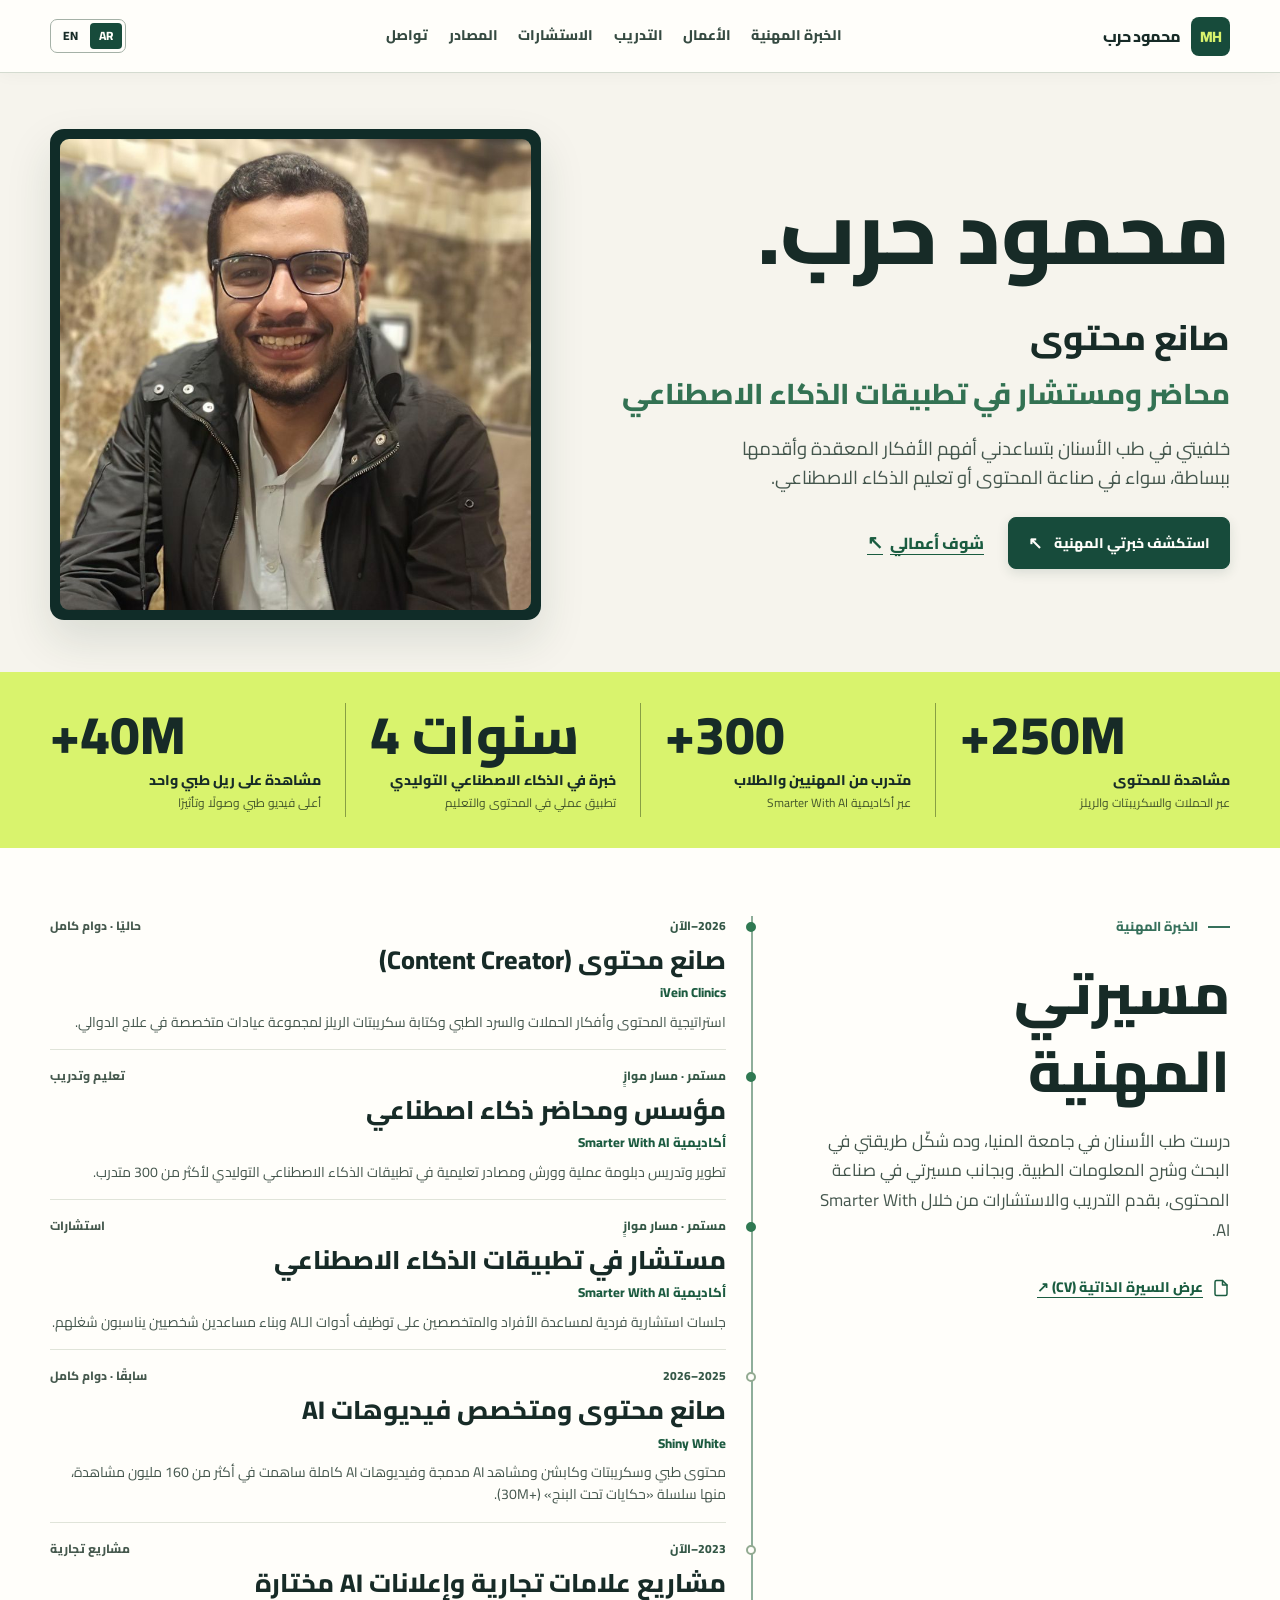
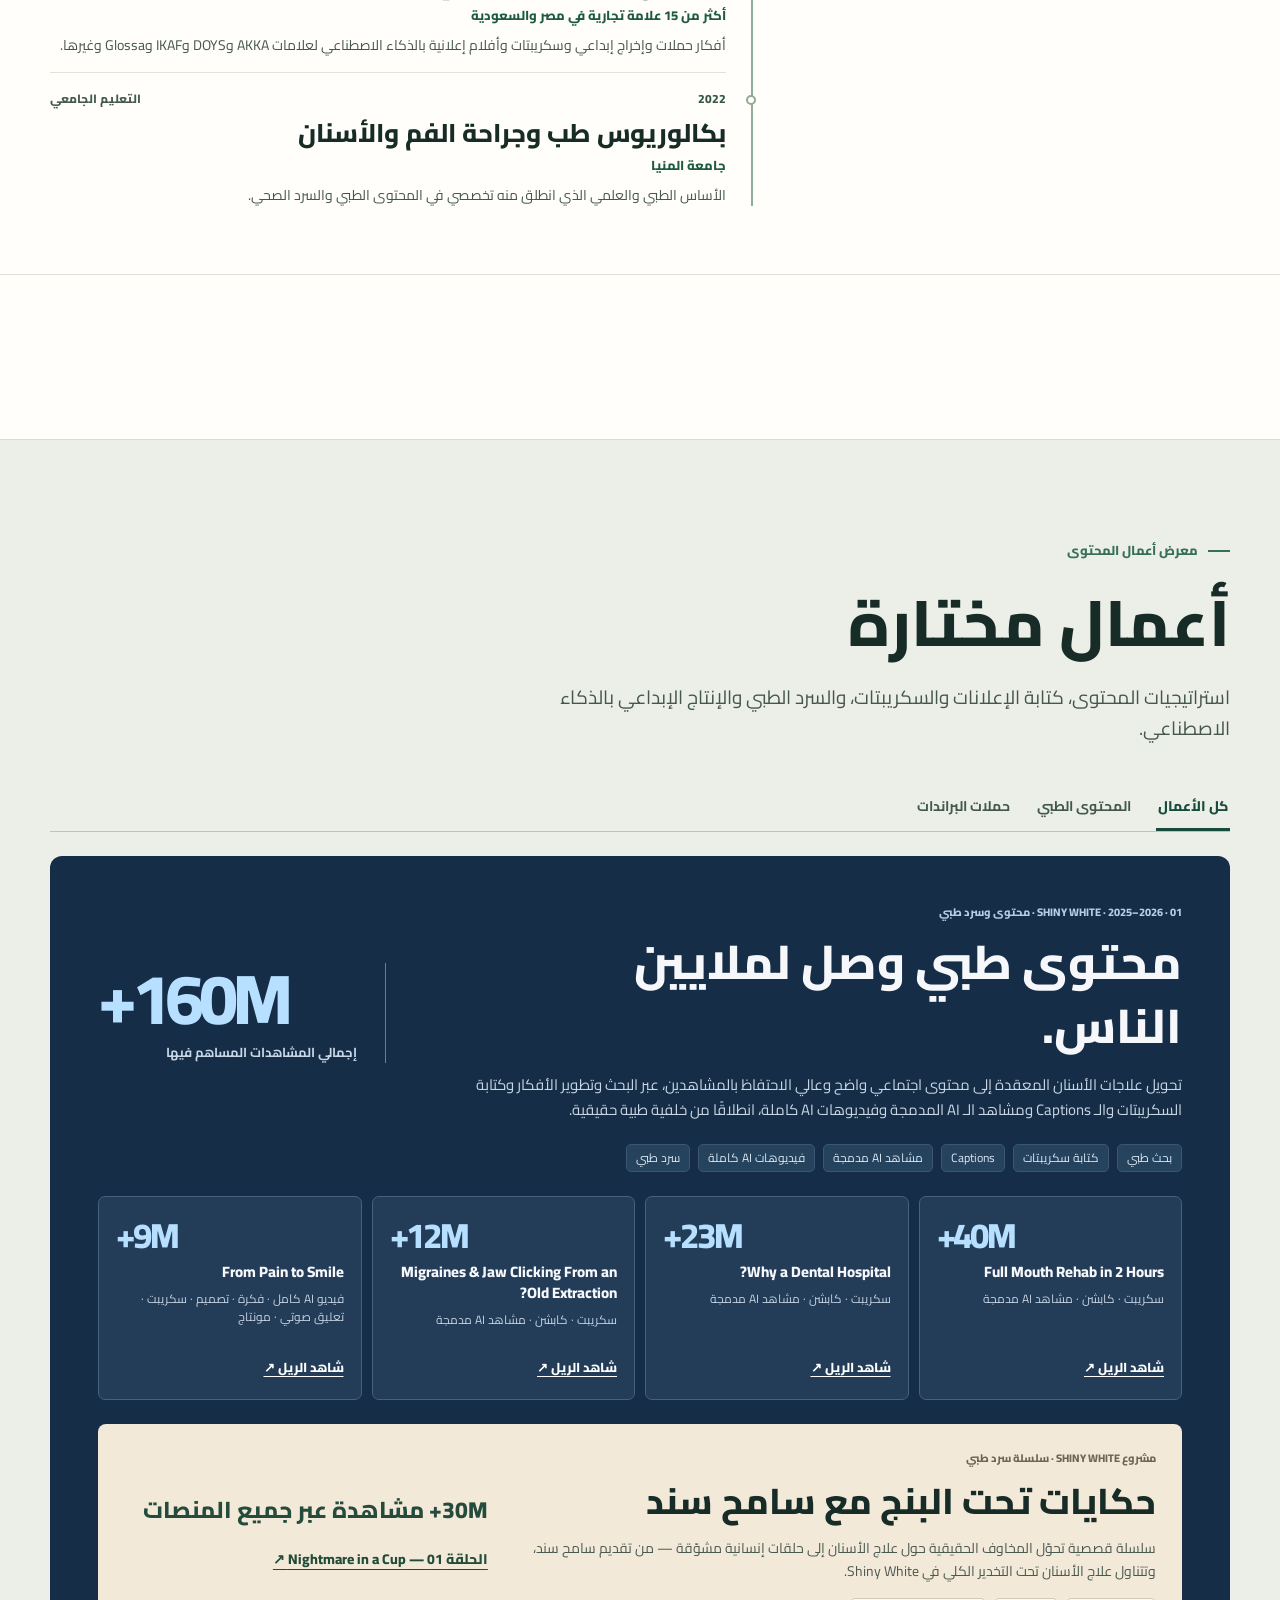
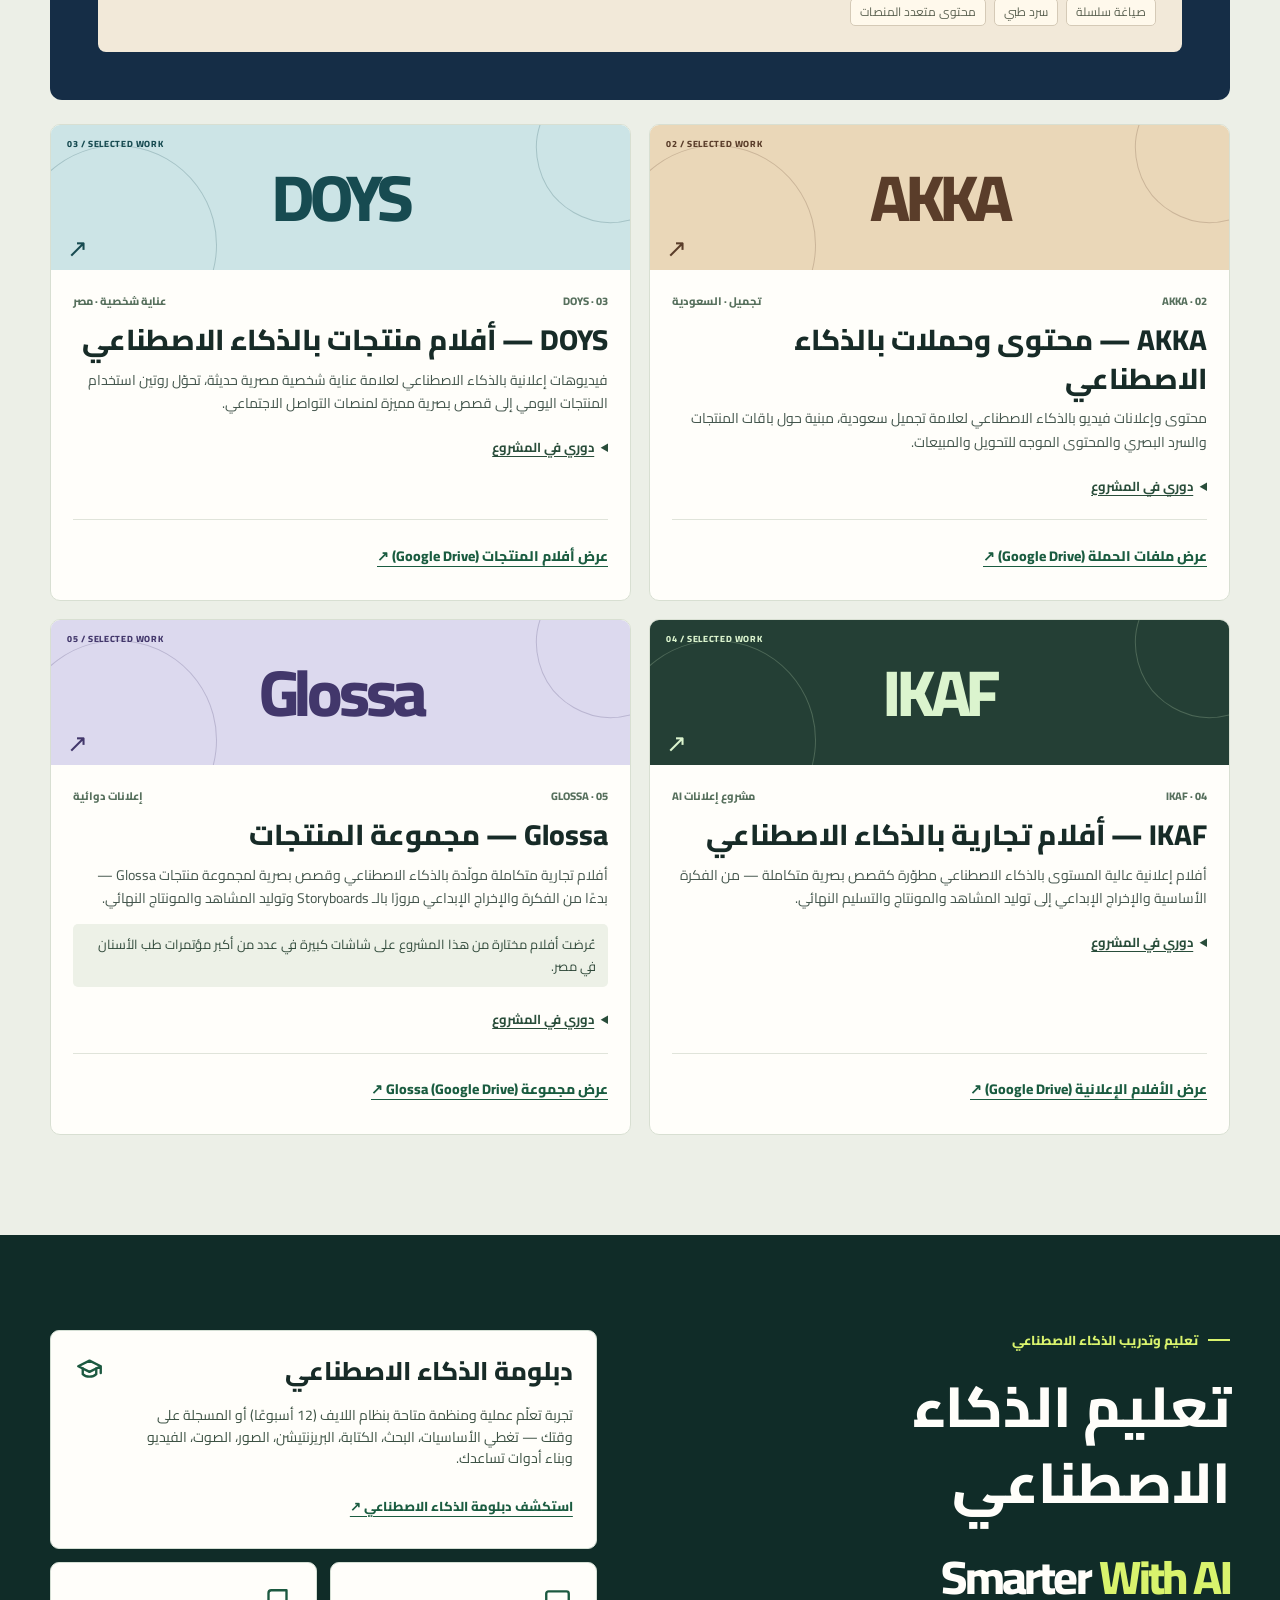
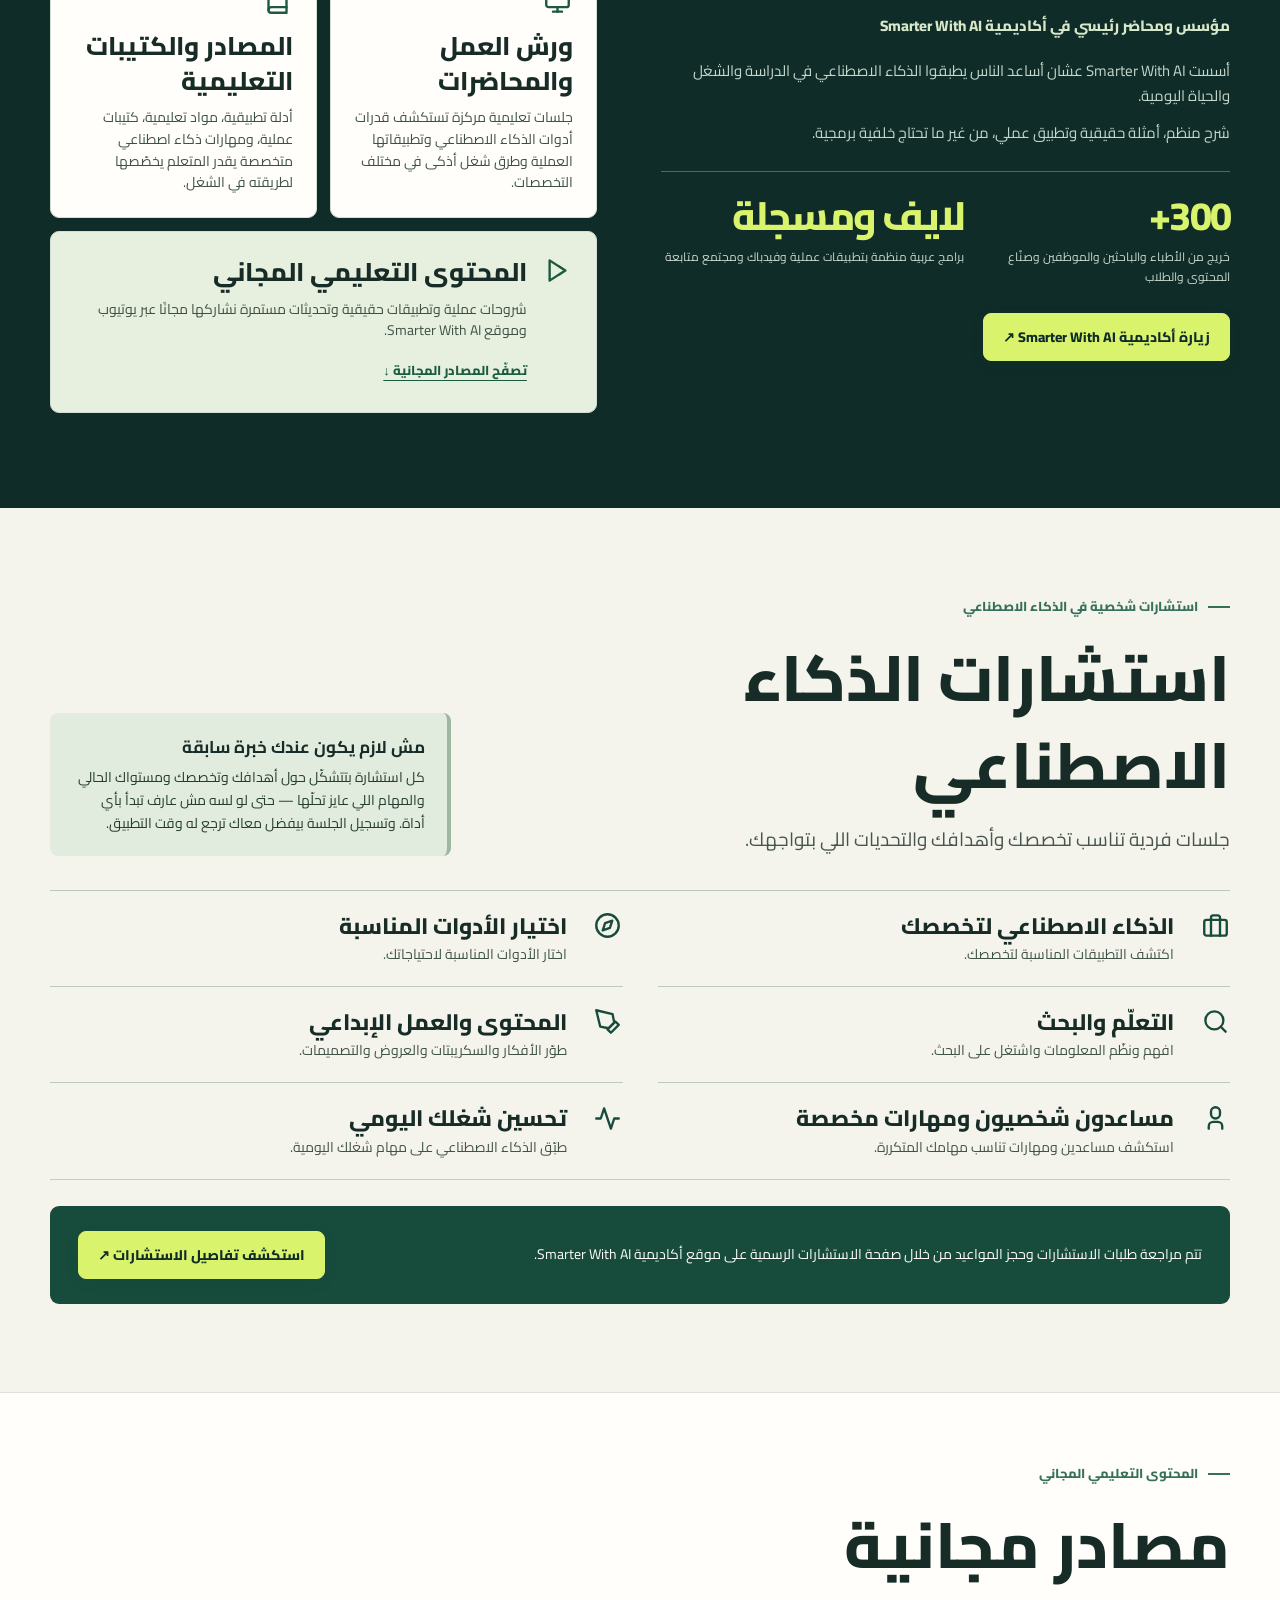
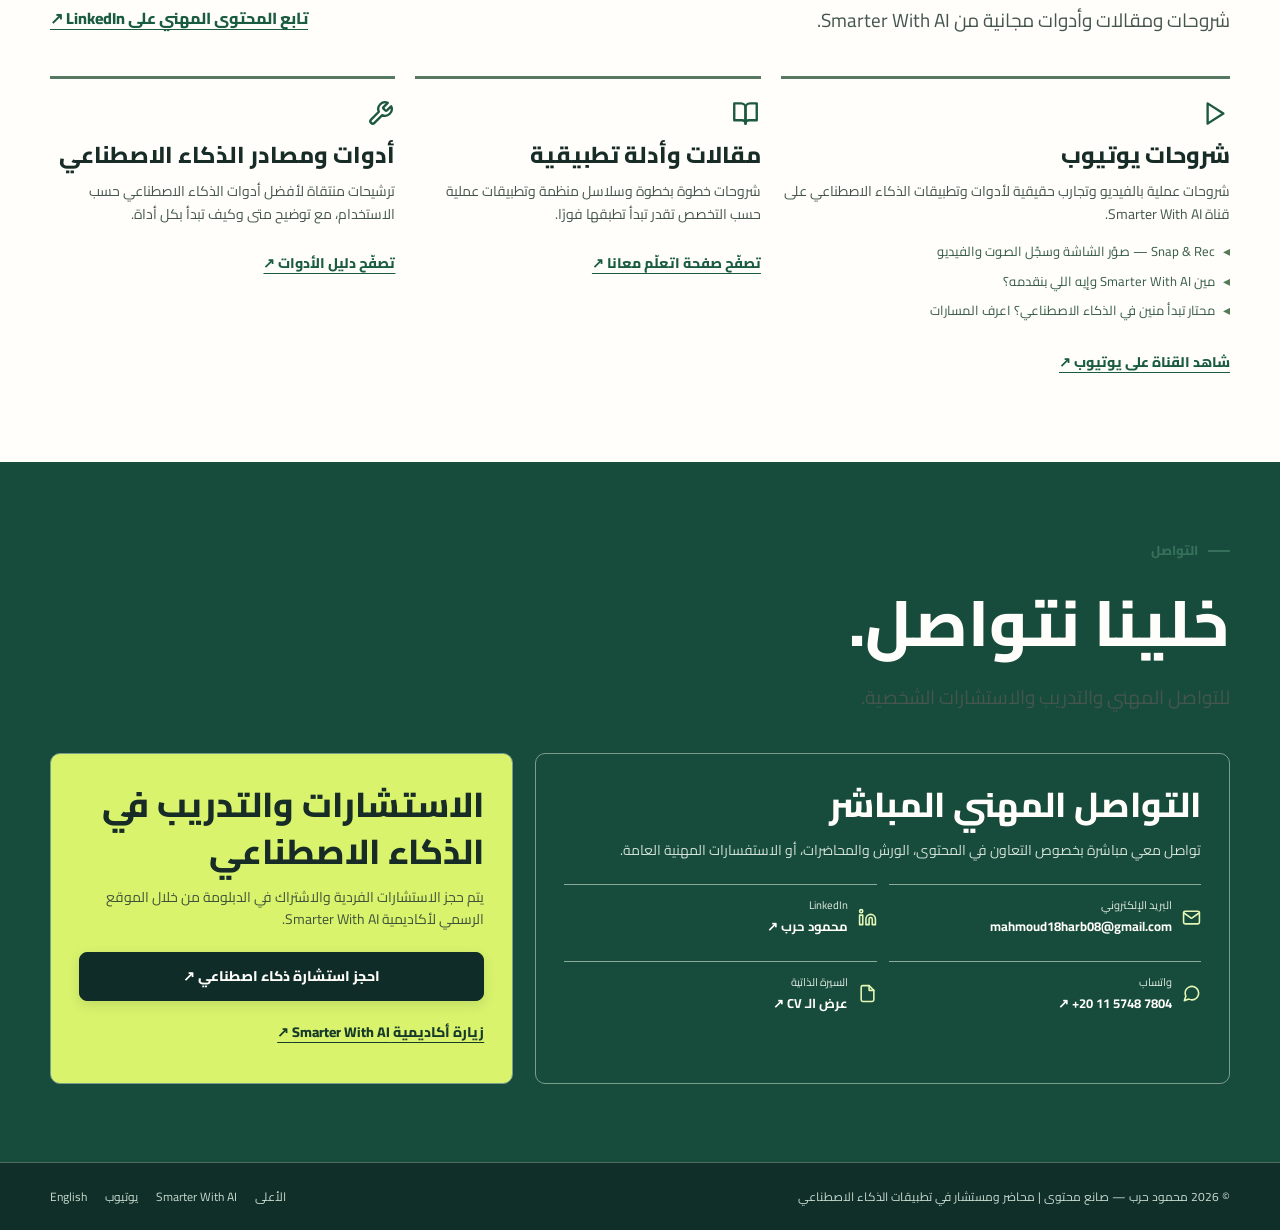
==== commit 3b9c075b: "Simplify portfolio journey, prioritize experience, remove redundant links and improve action contras" ====
--- a/ar/index.html
+++ b/ar/index.html
@@ -30,7 +30,7 @@
 <link href="https://fonts.googleapis.com" rel="preconnect"/>
 <link crossorigin="" href="https://fonts.gstatic.com" rel="preconnect"/>
 <link href="https://fonts.googleapis.com/css2?family=Cairo:wght@400;500;600;700;800&amp;family=Manrope:wght@700;800&amp;display=swap" rel="stylesheet"/>
-<link href="../styles.css?v=editorial-2" rel="stylesheet"/>
+<link href="../styles.css?v=ux-3" rel="stylesheet"/>
 <!-- Structured Data (Schema.org Person) -->
 <script type="application/ld+json">
 {
@@ -60,8 +60,7 @@
     "استشارات تطبيقات الذكاء الاصطناعي"
   ],
   "sameAs": [
-    "https://www.linkedin.com/in/mahmoud-harb-ui1808ux/",
-    "https://linktr.ee/Mahmoud_harb18"
+    "https://www.linkedin.com/in/mahmoud-harb-ui1808ux/"
   ],
   "@reverse": {
     "founder": {
@@ -73,6 +72,7 @@
   "@id": "https://mahmoudtaru.github.io/MyPortfolio/#person"
 }
   </script>
+<noscript><style>.nav-links{display:flex!important;flex-wrap:wrap}.nav-inner{flex-wrap:wrap}.nav-toggle{display:none!important}.filter-bar{display:none}</style></noscript>
 </head>
 <body>
 <a class="skip-link" href="#main">انتقل إلى المحتوى</a>
@@ -84,12 +84,11 @@
 <span>محمود حرب</span>
 </a>
 <nav aria-label="التنقل الرئيسي" class="nav-links">
-
+<a href="#about">الخبرة المهنية</a>
 <a href="#work">الأعمال</a>
-
-<a href="#education">تعليم الـAI</a>
+<a href="#education">التدريب</a>
 <a href="#consultations">الاستشارات</a>
-<a href="#about">عنّي</a>
+<a href="#resources">المصادر</a>
 <a href="#contact">تواصل</a>
 </nav>
 <div class="nav-actions">
@@ -124,48 +123,24 @@
 </div>
 <nav aria-label="أقسام الموقع" class="mobile-drawer__links">
 <a href="#home">الرئيسية</a>
+<a href="#about">الخبرة المهنية</a>
 <a href="#work">الأعمال</a>
-<a href="#expertise">الخبرات</a>
-<a href="#education">تعليم الـAI</a>
+<a href="#education">التدريب</a>
 <a href="#consultations">الاستشارات</a>
-<a href="#about">عنّي</a>
-<a href="#resources">محتوى مجاني</a>
+<a href="#resources">المصادر</a>
 <a href="#contact">تواصل</a>
 </nav>
-<div class="mobile-drawer__footer">
-<a class="btn btn--primary" href="https://smarterwithaiacademy.com/consultation" rel="noopener noreferrer" target="_blank">
-        احجز استشارة
-      </a>
-<a class="btn btn--secondary" data-lang-switch="en" href="../index.html?lang=en" lang="en">
-        English Version (EN)
-      </a>
-</div>
+
 </aside>
 <main id="main">
 <!-- 1. Hero Section -->
 <section class="hero" id="home">
 <div class="container hero-grid">
 <div class="hero-content">
-<p class="eyebrow">صناعة المحتوى · تطبيقات الذكاء الاصطناعي</p>
 <h1 class="hero-title">محمود حرب.</h1><p class="hero-profession">صانع محتوى<span>محاضر ومستشار في تطبيقات الذكاء الاصطناعي</span></p>
-<p class="hero-desc">أحوّل الأفكار المعقدة إلى محتوى قريب من الناس، وأساعدهم على استخدام الذكاء الاصطناعي في شغلهم وتعلّمهم.</p>
-<div class="role-line"><span class="status-dot"></span>صانع محتوى في iVein Clinics</div><div class="role-line"><span class="status-dot secondary"></span>مؤسس أكاديمية Smarter With AI</div>
-<div class="hero-actions">
-<a class="btn btn--primary" href="#work">
-<span>استكشف أعمالي</span>
-<svg aria-hidden="true" class="icon icon--sm" fill="none" stroke="currentColor" stroke-linecap="round" stroke-linejoin="round" stroke-width="2.2" viewbox="0 0 24 24">
-<path d="M19 12H5M11 19l-7-7 7-7"></path>
-</svg>
-</a>
-<a class="btn btn--secondary" href="#consultations">
-<span>استشارات الذكاء الاصطناعي</span>
-</a>
-</div>
-<div class="hero-sub-link">
-<a class="text-link" href="https://smarterwithaiacademy.com/" rel="noopener noreferrer" target="_blank">
-<span>استكشف أكاديمية Smarter With AI ↗</span>
-</a>
-</div>
+<p class="hero-desc">خلفيتي في طب الأسنان بتساعدني أفهم الأفكار المعقدة وأقدمها ببساطة، سواء في صناعة المحتوى أو تعليم الذكاء الاصطناعي.</p>
+
+<div class="hero-actions"><a class="btn btn--primary" href="#about">استكشف خبرتي المهنية <span aria-hidden="true" class="direction-arrow">↖</span></a><a class="text-link hero-work-link" href="#work">شوف أعمالي <span aria-hidden="true" class="direction-arrow">↖</span></a></div>
 </div>
 <div class="hero-visual">
 <div class="portrait-frame">
@@ -177,7 +152,7 @@
 <div class="portrait-fallback__role">صانع محتوى | محاضر ومستشار ذكاء اصطناعي</div>
 </div>
 </div>
-<div class="portrait-caption"><span>محتوى · تعليم · استشارات</span><span aria-hidden="true">✳</span></div>
+
 </div>
 </div>
 </div>
@@ -210,61 +185,79 @@
 </div>
 </section>
 <!-- 3. Areas of Expertise -->
-<section class="section" id="expertise">
-<div aria-hidden="true" id="services"></div>
-<div class="container">
-<div class="section-header reveal">
-<p class="eyebrow">مجالات الخبرة</p>
-<h2 class="section-title">مجالات شغلي.</h2>
-<p class="section-lead">صناعة المحتوى هي شغلي الأساسي، والتعليم والاستشارات طريقة لنقل خبرتي في استخدام الذكاء الاصطناعي.</p>
-</div>
-<div class="expertise-grid">
-<!-- Area 01 -->
-<article class="expertise-card expertise-card--primary reveal"><span aria-hidden="true" class="path-index">01</span>
-
-<h3>صناعة المحتوى</h3>
-<p class="expertise-desc">استراتيجية وكتابة المحتوى، والسرد القصصي، والإنتاج الإبداعي بالذكاء الاصطناعي.</p>
-
-<details class="expertise-details"><summary>تفاصيل الخبرة</summary><ul class="expertise-list">
-<li>استراتيجية المحتوى والتخطيط</li>
-<li>كتابة المحتوى والـ Copywriting</li>
-<li>كتابة السكريبت والسرد القصصي</li>
-<li>المحتوى الطبي والصحي</li>
-<li>الحملات الإبداعية</li>
-<li>إنتاج المحتوى بمساعدة الذكاء الاصطناعي</li>
-<li>إنتاج الإعلانات والفيديوهات التجارية بالـAI</li>
-</ul></details><a class="path-link" href="#work">شوف أعمالي ↗</a></article>
-<!-- Area 02 -->
-<article class="expertise-card reveal"><span aria-hidden="true" class="path-index">02</span>
-
-<h3>تعليم وتدريب الذكاء الاصطناعي</h3>
-<p class="expertise-desc">دبلومة عملية، ورش ومحاضرات، ومصادر تعليمية.</p>
-
-<details class="expertise-details"><summary>تفاصيل الخبرة</summary><ul class="expertise-list">
-<li>التدريب العملي على الذكاء الاصطناعي التوليدي</li>
-<li>دبلومة الذكاء الاصطناعي (لايف ومسجلة)</li>
-<li>ورش العمل والمحاضرات المتخصصة</li>
-<li>المحتوى التعليمي والشروحات</li>
-<li>الكتيبات والمصادر التعليمية والمهارات</li>
-</ul></details><a class="path-link" href="#education">اكتشف الأكاديمية ↗</a></article>
-<!-- Area 03 -->
-<article class="expertise-card reveal"><span aria-hidden="true" class="path-index">03</span>
-
-<h3>استشارات تطبيقات الذكاء الاصطناعي</h3>
-<p class="expertise-desc">مساعدة شخصية لتطبيق الذكاء الاصطناعي في مجالك.</p>
-
-<details class="expertise-details"><summary>تفاصيل الخبرة</summary><ul class="expertise-list">
-<li>توظيف الذكاء الاصطناعي في تخصصك</li>
-<li>توجيه عملي مخصص لاحتياجك ومستواك</li>
-<li>اختيار الأدوات والنماذج المناسبة لحالتك</li>
-<li>تطبيقات عملية على مهامك الحقيقية</li>
-<li>تحسين طريقة شغلك اليومية</li>
-<li>حل تحديات واقعية باستخدام الـAI</li>
-<li>بناء مساعدين شخصيين ومهارات مخصصة عند الحاجة</li>
-</ul></details><a class="path-link" href="#consultations">استكشف الاستشارات ↗</a></article>
+<section class="section" id="about">
+<div class="container about-grid">
+<div class="reveal">
+<p class="eyebrow">الخبرة المهنية</p>
+<h2 class="section-title">مسيرتي المهنية</h2>
+<div class="about-story"><p>درست طب الأسنان في جامعة المنيا، وده شكّل طريقتي في البحث وشرح المعلومات الطبية. وبجانب مسيرتي في صناعة المحتوى، بقدم التدريب والاستشارات من خلال Smarter With AI.</p></div>
+<a class="text-link secondary-action" href="https://drive.google.com/file/d/1P5O25Xbf8nx5w7szlgCJNz-SjJ8fEfJl/view?usp=sharing" rel="noopener noreferrer" target="_blank">
+<svg aria-hidden="true" class="icon icon--sm" fill="none" stroke="currentColor" stroke-linecap="round" stroke-linejoin="round" stroke-width="2" viewbox="0 0 24 24">
+<path d="M14 2H6a2 2 0 0 0-2 2v16a2 2 0 0 0 2 2h12a2 2 0 0 0 2-2V8z"></path>
+<polyline points="14 2 14 8 20 8"></polyline>
+</svg>
+<span>عرض السيرة الذاتية (CV) ↗</span>
+</a>
+</div>
+<div aria-label="المسار المهني" class="timeline reveal">
+<article class="timeline-item timeline-item--current">
+<div class="timeline-top">
+<span class="timeline-date">2026–الآن</span>
+<span class="timeline-type">حاليًا · دوام كامل</span>
+</div>
+<h3>صانع محتوى (Content Creator)</h3>
+<div class="timeline-org">iVein Clinics</div>
+<p>استراتيجية المحتوى وأفكار الحملات والسرد الطبي وكتابة سكريبتات الريلز لمجموعة عيادات متخصصة في علاج الدوالي.</p>
+</article>
+<article class="timeline-item timeline-item--current">
+<div class="timeline-top">
+<span class="timeline-date">مستمر · مسار موازٍ</span>
+<span class="timeline-type">تعليم وتدريب</span>
+</div>
+<h3>مؤسس ومحاضر ذكاء اصطناعي</h3>
+<div class="timeline-org">أكاديمية Smarter With AI</div>
+<p>تطوير وتدريس دبلومة عملية وورش ومصادر تعليمية في تطبيقات الذكاء الاصطناعي التوليدي لأكثر من 300 متدرب.</p>
+</article>
+<article class="timeline-item timeline-item--current">
+<div class="timeline-top">
+<span class="timeline-date">مستمر · مسار موازٍ</span>
+<span class="timeline-type">استشارات</span>
+</div>
+<h3>مستشار في تطبيقات الذكاء الاصطناعي</h3>
+<div class="timeline-org">أكاديمية Smarter With AI</div>
+<p>جلسات استشارية فردية لمساعدة الأفراد والمتخصصين على توظيف أدوات الـAI وبناء مساعدين شخصيين يناسبون شغلهم.</p>
+</article>
+<article class="timeline-item">
+<div class="timeline-top">
+<span class="timeline-date">2025–2026</span>
+<span class="timeline-type">سابقًا · دوام كامل</span>
+</div>
+<h3>صانع محتوى ومتخصص فيديوهات AI</h3>
+<div class="timeline-org">Shiny White</div>
+<p>محتوى طبي وسكريبتات وكابشن ومشاهد AI مدمجة وفيديوهات AI كاملة ساهمت في أكثر من 160 مليون مشاهدة، منها سلسلة «حكايات تحت البنج» (+30M).</p>
+</article>
+<article class="timeline-item">
+<div class="timeline-top">
+<span class="timeline-date">2023–الآن</span>
+<span class="timeline-type">مشاريع تجارية</span>
+</div>
+<h3>مشاريع علامات تجارية وإعلانات AI مختارة</h3>
+<div class="timeline-org">أكثر من 15 علامة تجارية في مصر والسعودية</div>
+<p>أفكار حملات وإخراج إبداعي وسكريبتات وأفلام إعلانية بالذكاء الاصطناعي لعلامات AKKA وDOYS وIKAF وGlossa وغيرها.</p>
+</article>
+<article class="timeline-item">
+<div class="timeline-top">
+<span class="timeline-date">2022</span>
+<span class="timeline-type">التعليم الجامعي</span>
+</div>
+<h3>بكالوريوس طب وجراحة الفم والأسنان</h3>
+<div class="timeline-org">جامعة المنيا</div>
+<p>الأساس الطبي والعلمي الذي انطلق منه تخصصي في المحتوى الطبي والسرد الصحي.</p>
+</article>
 </div>
 </div>
 </section>
+<div id="expertise" class="legacy-anchor-static" aria-hidden="true"></div><div id="services" class="legacy-anchor-static" aria-hidden="true"></div>
 <!-- 4. Content Portfolio -->
 <section class="section section--alt" id="work">
 <div aria-hidden="true" id="projects"></div>
@@ -272,38 +265,20 @@
 <div class="section-header section-header--split reveal">
 <div>
 <p class="eyebrow">معرض أعمال المحتوى</p>
-<h2 class="section-title">أعمال ونتائج.</h2>
-<p class="section-lead">نماذج مختارة من شغلي في المحتوى الطبي والسرد والحملات الإبداعية.</p>
+<h2 class="section-title">أعمال مختارة</h2>
+<p class="section-lead">استراتيجيات المحتوى، كتابة الإعلانات والسكريبتات، والسرد الطبي والإنتاج الإبداعي بالذكاء الاصطناعي.</p>
 </div>
 </div>
 <!-- Simple Category Filter -->
 <div aria-label="تصفية الأعمال حسب النوع" class="filter-bar" role="group">
 <button aria-pressed="true" class="filter-btn is-active" data-filter="all" type="button">كل الأعمال</button>
-<button aria-pressed="false" class="filter-btn" data-filter="strategy" type="button">استراتيجية وكتابة المحتوى</button>
-<button aria-pressed="false" class="filter-btn" data-filter="medical" type="button">السرد الطبي</button>
-<button aria-pressed="false" class="filter-btn" data-filter="commercials" type="button">إعلانات الذكاء الاصطناعي</button>
-<button aria-pressed="false" class="filter-btn" data-filter="campaigns" type="button">الحملات الإبداعية</button>
+<button aria-pressed="false" class="filter-btn" data-filter="medical" type="button">المحتوى الطبي</button>
+<button aria-pressed="false" class="filter-btn" data-filter="brand" type="button">حملات البراندات</button>
 </div>
 <!-- Current Role Spotlight: iVein Clinics -->
-<article class="role-spotlight reveal" data-categories="strategy medical campaigns">
-<div>
-<span class="status-pill">الدور المهني الحالي · 2026–الآن · دوام كامل</span>
-<h3>صانع محتوى — <span class="ltr-inline">iVein Clinics</span></h3>
-<p>
-              تطوير محتوى طبي يركّز على توعية المريض، وأفكار حملات، وسكريبتات ريلز واضحة ومؤثرة لمجموعة عيادات متخصصة في علاج الدوالي — لتحويل المعرفة الطبية الدقيقة إلى سرد صحي سهل الفهم.
-            </p>
-</div>
-<div aria-label="مجالات العمل في iVein Clinics" class="tag-cloud">
-<span class="tag tag--accent">استراتيجية وتخطيط المحتوى</span>
-<span class="tag tag--accent">المحتوى الطبي</span>
-<span class="tag">أفكار الحملات</span>
-<span class="tag">كتابة سكريبتات الريلز</span>
-<span class="tag">توعية المرضى</span>
-<span class="tag">السرد الصحي</span>
-</div>
-</article>
+
 <!-- 01 · Shiny White -->
-<article class="case-feature reveal" data-categories="strategy medical commercials campaigns">
+<article class="case-feature reveal" data-categories="medical">
 <div class="case-header">
 <div>
 <p class="case-meta">01 · SHINY WHITE · 2025–2026 · محتوى وسرد طبي</p>
@@ -368,7 +343,7 @@
 </div>
 <div class="series-band__actions">
 <span class="series-stat"><span class="ltr-inline">+30M</span> مشاهدة عبر جميع المنصات</span>
-<a class="btn btn--secondary" href="https://www.instagram.com/reel/DdPXJDYk1cg/" rel="noopener noreferrer" target="_blank">
+<a class="text-link secondary-action" href="https://www.instagram.com/reel/DdPXJDYk1cg/" rel="noopener noreferrer" target="_blank">
 <span>الحلقة 01 — Nightmare in a Cup ↗</span>
 </a>
 </div>
@@ -377,7 +352,7 @@
 <!-- 02–05 Brand Projects -->
 <div class="projects-grid">
 <!-- 02 · AKKA -->
-<article class="project-card reveal" data-categories="commercials campaigns strategy"><div aria-hidden="true" class="project-cover cover-0"><span class="cover-number">02 / SELECTED WORK</span><strong>AKKA</strong><span class="cover-arrow">↗</span></div>
+<article class="project-card reveal" data-categories="brand"><div aria-hidden="true" class="project-cover cover-0"><span class="cover-number">02 / SELECTED WORK</span><strong>AKKA</strong><span class="cover-arrow">↗</span></div>
 <div class="project-card__head">
 <span class="project-card__index">02 · AKKA</span>
 <span class="project-card__cat">تجميل · السعودية</span>
@@ -401,7 +376,7 @@
 </div>
 </article>
 <!-- 03 · DOYS -->
-<article class="project-card reveal" data-categories="commercials campaigns"><div aria-hidden="true" class="project-cover cover-1"><span class="cover-number">03 / SELECTED WORK</span><strong>DOYS</strong><span class="cover-arrow">↗</span></div>
+<article class="project-card reveal" data-categories="brand"><div aria-hidden="true" class="project-cover cover-1"><span class="cover-number">03 / SELECTED WORK</span><strong>DOYS</strong><span class="cover-arrow">↗</span></div>
 <div class="project-card__head">
 <span class="project-card__index">03 · DOYS</span>
 <span class="project-card__cat">عناية شخصية · مصر</span>
@@ -424,7 +399,7 @@
 </div>
 </article>
 <!-- 04 · IKAF -->
-<article class="project-card reveal" data-categories="commercials campaigns"><div aria-hidden="true" class="project-cover cover-2"><span class="cover-number">04 / SELECTED WORK</span><strong>IKAF</strong><span class="cover-arrow">↗</span></div>
+<article class="project-card reveal" data-categories="brand"><div aria-hidden="true" class="project-cover cover-2"><span class="cover-number">04 / SELECTED WORK</span><strong>IKAF</strong><span class="cover-arrow">↗</span></div>
 <div class="project-card__head">
 <span class="project-card__index">04 · IKAF</span>
 <span class="project-card__cat">مشروع إعلانات AI</span>
@@ -447,7 +422,7 @@
 </div>
 </article>
 <!-- 05 · Glossa -->
-<article class="project-card reveal" data-categories="commercials medical campaigns"><div aria-hidden="true" class="project-cover cover-3"><span class="cover-number">05 / SELECTED WORK</span><strong>Glossa</strong><span class="cover-arrow">↗</span></div>
+<article class="project-card reveal" data-categories="brand medical"><div aria-hidden="true" class="project-cover cover-3"><span class="cover-number">05 / SELECTED WORK</span><strong>Glossa</strong><span class="cover-arrow">↗</span></div>
 <div class="project-card__head">
 <span class="project-card__index">05 · GLOSSA</span>
 <span class="project-card__cat">إعلانات دوائية</span>
@@ -480,7 +455,7 @@
 <div class="container edu-layout">
 <div class="reveal">
 <p class="eyebrow">تعليم وتدريب الذكاء الاصطناعي</p>
-<h2 class="section-title">تعلّم الذكاء الاصطناعي بالتطبيق.</h2>
+<h2 class="section-title">تعليم الذكاء الاصطناعي</h2>
 <div aria-label="Smarter With AI" class="academy-wordmark">Smarter<span>With AI</span></div><p class="edu-subtitle">مؤسس ومحاضر رئيسي في أكاديمية Smarter With AI</p>
 <div class="edu-body">
 <p>أسست Smarter With AI عشان أساعد الناس يطبقوا الذكاء الاصطناعي في الدراسة والشغل والحياة اليومية.</p>
@@ -564,7 +539,7 @@
 <div class="consult-intro reveal">
 <div>
 <p class="eyebrow">استشارات شخصية في الذكاء الاصطناعي</p>
-<h2 class="section-title">إزاي الذكاء الاصطناعي يفيدك في شغلك؟</h2>
+<h2 class="section-title">استشارات الذكاء الاصطناعي</h2>
 <p class="section-lead">جلسات فردية تناسب تخصصك وأهدافك والتحديات اللي بتواجهك.</p>
 </div>
 <div class="consult-clarity">
@@ -647,90 +622,14 @@
 </div>
 </section>
 <!-- 7. About Me & Career Journey -->
-<section class="section" id="about">
-<div class="container about-grid">
-<div class="reveal">
-<p class="eyebrow">عنّي والمسار المهني</p>
-<h2 class="section-title">مين محمود حرب؟</h2>
-<div class="about-story">
-<p>دراستي لطب الأسنان علمتني أفكر بشكل نقدي وأفهم التفاصيل وأشرح الأفكار المعقدة بوضوح.</p>
-<p>نقلت الخبرة دي لصناعة المحتوى، من البحث والسرد إلى الحملات والإنتاج الإبداعي بالذكاء الاصطناعي.</p>
-<p>وبجانب شغلي الأساسي، بقدم التعليم والاستشارات من خلال أكاديمية Smarter With AI.</p>
-
-</div>
-<a class="btn btn--secondary" href="https://drive.google.com/file/d/1P5O25Xbf8nx5w7szlgCJNz-SjJ8fEfJl/view?usp=sharing" rel="noopener noreferrer" target="_blank">
-<svg aria-hidden="true" class="icon icon--sm" fill="none" stroke="currentColor" stroke-linecap="round" stroke-linejoin="round" stroke-width="2" viewbox="0 0 24 24">
-<path d="M14 2H6a2 2 0 0 0-2 2v16a2 2 0 0 0 2 2h12a2 2 0 0 0 2-2V8z"></path>
-<polyline points="14 2 14 8 20 8"></polyline>
-</svg>
-<span>عرض السيرة الذاتية (CV) ↗</span>
-</a>
-</div>
-<div aria-label="المسار المهني" class="timeline reveal">
-<article class="timeline-item timeline-item--current">
-<div class="timeline-top">
-<span class="timeline-date">2026–الآن</span>
-<span class="timeline-type">حاليًا · دوام كامل</span>
-</div>
-<h3>صانع محتوى (Content Creator)</h3>
-<div class="timeline-org">iVein Clinics</div>
-<p>استراتيجية المحتوى وأفكار الحملات والسرد الطبي وكتابة سكريبتات الريلز لمجموعة عيادات متخصصة في علاج الدوالي.</p>
-</article>
-<article class="timeline-item timeline-item--current">
-<div class="timeline-top">
-<span class="timeline-date">مستمر · مسار موازٍ</span>
-<span class="timeline-type">تعليم وتدريب</span>
-</div>
-<h3>مؤسس ومحاضر ذكاء اصطناعي</h3>
-<div class="timeline-org">أكاديمية Smarter With AI</div>
-<p>تطوير وتدريس دبلومة عملية وورش ومصادر تعليمية في تطبيقات الذكاء الاصطناعي التوليدي لأكثر من 300 متدرب.</p>
-</article>
-<article class="timeline-item timeline-item--current">
-<div class="timeline-top">
-<span class="timeline-date">مستمر · مسار موازٍ</span>
-<span class="timeline-type">استشارات</span>
-</div>
-<h3>مستشار في تطبيقات الذكاء الاصطناعي</h3>
-<div class="timeline-org">أكاديمية Smarter With AI</div>
-<p>جلسات استشارية فردية لمساعدة الأفراد والمتخصصين على توظيف أدوات الـAI وبناء مساعدين شخصيين يناسبون شغلهم.</p>
-</article>
-<article class="timeline-item">
-<div class="timeline-top">
-<span class="timeline-date">2025–2026</span>
-<span class="timeline-type">سابقًا · دوام كامل</span>
-</div>
-<h3>صانع محتوى ومتخصص فيديوهات AI</h3>
-<div class="timeline-org">Shiny White</div>
-<p>محتوى طبي وسكريبتات وكابشن ومشاهد AI مدمجة وفيديوهات AI كاملة ساهمت في أكثر من 160 مليون مشاهدة، منها سلسلة «حكايات تحت البنج» (+30M).</p>
-</article>
-<article class="timeline-item">
-<div class="timeline-top">
-<span class="timeline-date">2023–الآن</span>
-<span class="timeline-type">مشاريع تجارية</span>
-</div>
-<h3>مشاريع علامات تجارية وإعلانات AI مختارة</h3>
-<div class="timeline-org">أكثر من 15 علامة تجارية في مصر والسعودية</div>
-<p>أفكار حملات وإخراج إبداعي وسكريبتات وأفلام إعلانية بالذكاء الاصطناعي لعلامات AKKA وDOYS وIKAF وGlossa وغيرها.</p>
-</article>
-<article class="timeline-item">
-<div class="timeline-top">
-<span class="timeline-date">2022</span>
-<span class="timeline-type">التعليم الجامعي</span>
-</div>
-<h3>بكالوريوس طب وجراحة الفم والأسنان</h3>
-<div class="timeline-org">جامعة المنيا</div>
-<p>الأساس الطبي والعلمي الذي انطلق منه تخصصي في المحتوى الطبي والسرد الصحي.</p>
-</article>
-</div>
-</div>
-</section>
+
 <!-- 8. Free Educational Content -->
 <section class="section section--alt" id="resources">
 <div class="container">
 <div class="section-header section-header--split reveal">
 <div>
 <p class="eyebrow">المحتوى التعليمي المجاني</p>
-<h2 class="section-title">كمّل تعلّم.</h2>
+<h2 class="section-title">مصادر مجانية</h2>
 <p class="section-lead">شروحات ومقالات وأدوات مجانية من Smarter With AI.</p>
 </div>
 <a class="text-link" href="https://www.linkedin.com/in/mahmoud-harb-ui1808ux/" rel="noopener noreferrer" target="_blank">
@@ -875,12 +774,10 @@
 <a class="btn btn--primary" href="https://smarterwithaiacademy.com/consultation" rel="noopener noreferrer" target="_blank">
 <span>احجز استشارة ذكاء اصطناعي ↗</span>
 </a>
-<a class="btn btn--secondary" href="https://smarterwithaiacademy.com/" rel="noopener noreferrer" target="_blank">
+<a class="text-link secondary-action" href="https://smarterwithaiacademy.com/" rel="noopener noreferrer" target="_blank">
 <span>زيارة أكاديمية Smarter With AI ↗</span>
 </a>
-<a class="text-link" href="https://linktr.ee/Mahmoud_harb18" rel="noopener noreferrer" target="_blank">
-<span>جميع الروابط (Linktree) ↗</span>
-</a>
+
 </div>
 </div>
 </div>
@@ -898,6 +795,6 @@
 </div>
 </div>
 </footer>
-<script defer="" src="../script.js?v=editorial-2"></script>
+<script defer="" src="../script.js?v=ux-3"></script>
 </body>
 </html>
--- a/styles.css
+++ b/styles.css
@@ -28,3 +28,17 @@
 @media(max-width:820px){:root{--nav-h:66px}.container{width:calc(100% - 40px)}.nav-links{display:none}.nav-toggle{display:inline-flex}.hero{padding:47px 0 40px}.hero-grid{grid-template-columns:1fr 1fr;gap:24px}.hero-title{font-size:clamp(50px,9vw,75px);margin-bottom:20px}.hero-profession{font-size:24px}.hero-desc{font-size:15px}.hero .eyebrow{font-size:10px;margin-bottom:14px}.portrait-frame{padding:9px}.impact-grid{grid-template-columns:repeat(2,minmax(0,1fr));gap:20px 0}.impact-item{border-inline-end:0;padding:0 18px}.impact-item:nth-child(odd){padding-inline-start:0;border-inline-end:1px solid #889f43}.impact-item:nth-child(even){padding-inline-end:0}.impact-num{font-size:48px}.impact-band{padding:24px 0}.expertise-grid{grid-template-columns:repeat(2,minmax(0,1fr));gap:13px}.expertise-card--primary{grid-column:1/-1;min-height:0}.expertise-card{min-height:225px}.role-spotlight{grid-template-columns:1fr;gap:17px}.case-header{gap:25px}.series-band{grid-template-columns:1fr;gap:17px}.series-band__actions{display:flex;align-items:center;justify-content:space-between;flex-wrap:wrap}.edu-layout{grid-template-columns:1fr;gap:30px}.edu-pillars{grid-template-columns:repeat(2,minmax(0,1fr))}.consult-intro{grid-template-columns:1fr;gap:18px}.consult-cta-bar{align-items:start}.consult-cta-actions{flex:0 0 auto;max-width:50%}.about-grid{grid-template-columns:1fr;gap:35px}.resources-grid{grid-template-columns:1fr 1fr}.resource-card:first-child{grid-column:1/-1}.section-header--split{display:grid;gap:14px}.contact-grid{grid-template-columns:1fr}.contact-links{grid-template-columns:repeat(2,minmax(0,1fr))}.footer-inner{flex-direction:column;align-items:start;gap:10px}}
 @media(max-width:570px){:root{--nav-h:62px}.container{width:calc(100% - 34px)}.brand{font-size:13px;gap:8px}.brand-mark{width:33px;height:33px;font-size:13px}.nav-inner{gap:8px}.nav-actions{gap:7px}.nav-toggle{width:38px;height:38px}.lang-switch{padding:2px;gap:1px}.lang-switch__item{padding:5px 6px;font-size:11px}.hero{padding:34px 0 30px}.hero-grid{grid-template-columns:1fr;gap:24px}.hero-title{font-size:clamp(58px,15.5vw,89px);line-height:.9;letter-spacing:-.075em;margin-bottom:18px}.hero-title br{display:none}html[dir=ltr] .hero-title br::after{content:' '}html[dir=rtl] .hero-title{font-size:clamp(45px,12vw,72px);line-height:1.25}.hero-profession{font-size:clamp(22px,6.3vw,31px)}.hero-profession span{margin-top:4px}.hero-desc{margin:13px 0 16px;line-height:1.6}.hero-actions{margin:19px 0 12px;gap:8px}.btn{padding:11px 13px;min-height:45px;font-size:13px}.hero-visual{width:100%;max-width:410px;margin-inline:auto}.portrait-frame{border-radius:10px}.portrait-inner{aspect-ratio:1.1/1}.portrait-caption{padding-top:8px}.impact-num{font-size:41px}.impact-item{padding-inline:12px}.impact-label{font-size:12px}.impact-sub{font-size:11px}.section,#expertise,#education,#consultations,#resources,#contact{padding:51px 0}.section-header{margin-bottom:26px}.section-title,.edu-layout .section-title,.about-grid .section-title,.consult-intro .section-title{font-size:clamp(34px,9vw,48px)}.section-lead{font-size:15px;margin-top:11px}.eyebrow{font-size:10px;margin-bottom:12px}.expertise-grid{grid-template-columns:1fr}.expertise-card--primary{grid-column:auto}.expertise-card{min-height:0;padding:22px}.path-index{font-size:32px;margin-bottom:15px}.path-link{padding-top:11px}.filter-bar{gap:6px;margin-bottom:17px}.filter-btn{font-size:11px;padding:8px 10px}.role-spotlight{padding:20px;gap:12px;margin-bottom:15px}.case-feature{padding:20px;margin-bottom:16px}.case-header{grid-template-columns:1fr;gap:18px}.case-stat-box{padding-inline-start:15px}.case-stat-box__num{font-size:54px}.case-header h3{font-size:32px}.case-desc{font-size:14px}.reels-grid{gap:8px}.reel-card{padding:13px 11px;min-height:176px}.reel-card__views{font-size:30px}.reel-card__title{font-size:13px;overflow-wrap:anywhere}.reel-card__role{font-size:11px}.reel-card__cta{font-size:11px}.series-band{padding:18px;gap:14px;margin-top:18px}.series-band__actions{display:grid;justify-content:stretch}.series-stat{font-size:20px}.projects-grid{grid-template-columns:1fr;gap:14px}.project-card{padding:19px}.project-cover{height:122px;margin:-19px -19px 18px}.project-cover strong{font-size:55px}.edu-layout{gap:28px}.academy-wordmark{font-size:35px;margin-top:20px}.edu-proof-row{gap:14px}.edu-proof__val{font-size:30px}.edu-pillars{grid-template-columns:1fr;gap:10px}.pillar-card--featured,.pillar-card:last-child{grid-column:auto;display:block}.pillar-card{padding:19px}.pillar-card h3{font-size:23px}.consult-intro{gap:16px;margin-bottom:24px}.consult-clarity{font-size:13px;padding:16px 18px}.consult-grid{grid-template-columns:1fr;gap:0}.consult-card{min-height:0;padding:17px 0}.consult-card:nth-last-child(2){border-bottom:1px solid #c2d2b8}.consult-cta-bar{display:grid;gap:17px;padding:20px}.consult-cta-actions{max-width:none}.consult-cta-actions .btn{width:100%}.about-story{font-size:15px}.timeline{padding-inline-start:18px}.timeline-item::before{inset-inline-start:-24px}.resources-grid{grid-template-columns:1fr;gap:23px}.resource-card:first-child{grid-column:auto}.resource-card{padding-top:15px}.contact-panel{padding:20px}.contact-links{grid-template-columns:1fr;gap:12px}.footer-links{gap:13px;flex-shrink:1}}
 @media(prefers-reduced-motion:reduce){html{scroll-behavior:auto}*,*::before,*::after{animation-duration:.01ms!important;animation-delay:0ms!important;transition-duration:.01ms!important}.motion-ready .reveal.is-visible,.motion-ready .hero-content>*,.motion-ready .hero-visual{animation:none!important}.project-card:hover,.expertise-card:hover,.reel-card:hover,.btn:hover{transform:none}}
+
+/* UX v3: a single clear navigation system, editorial links, and contrast by surface. */
+:root{--muted:#44564d;--nav-h:72px;--forest:#174b3b;--deep:#102c28;--line:#c9d1c6}
+.site-header{background:#fffefa;border-color:#d4dbd0;box-shadow:0 2px 16px #172b2709}.nav-links{gap:clamp(12px,1.6vw,24px);font-weight:800}.nav-links a{min-height:44px;display:flex;align-items:center;position:relative;color:#354a41}.nav-links a.is-current{color:#164c37}.nav-links a::after{height:3px;bottom:12px}.nav-toggle{border-color:#6d8577;color:#153e31;min-height:44px;min-width:44px}.mobile-drawer__links a{padding:15px 0;color:#23483a}.mobile-drawer__links a.is-current{color:#125736;background:#e8efe6;padding-inline:12px;border-inline-start:3px solid #267451}.lang-switch{border-color:#a5b1a7}.lang-switch__item{min-width:30px;text-align:center}
+.hero{padding-block:56px 52px}.hero-title{margin-bottom:25px}.hero-desc{max-width:500px;line-height:1.55;margin:19px 0 24px}.hero-actions{align-items:center;gap:14px 24px;margin:0}.hero-work-link{min-height:44px}.portrait-frame{padding:10px}.portrait-inner{border-radius:9px}.legacy-anchor-static{height:0;scroll-margin-top:calc(var(--nav-h) + 12px)}
+.btn{border-radius:8px;min-height:48px}.btn--primary{background:#174b3b;color:#fffefa;border-color:#174b3b;box-shadow:0 4px 12px #163e3020}.btn--primary:hover{background:#226047;color:#fff}.text-link,.path-link{color:#1a5c40;text-decoration:underline;text-underline-offset:5px;text-decoration-thickness:1px;min-height:36px}.text-link:hover,.path-link:hover{color:#103b2a;text-decoration-thickness:2px}.secondary-action{font-size:14px;gap:9px;min-height:44px}.direction-arrow{font-size:1.2em}.text-link:focus-visible,.btn:focus-visible,.filter-btn:focus-visible,.nav-links a:focus-visible{outline:3px solid #20774d;outline-offset:4px}
+#about{background:#fffefa;padding-block:68px;border-bottom:1px solid #dce2d8}.about-grid{grid-template-columns:minmax(0,.74fr) minmax(0,1.26fr);gap:clamp(30px,5vw,64px)}.about-story{margin:16px 0 20px}.timeline{border-color:#8eae9a;padding-inline-start:25px}.timeline-item{padding-bottom:16px;margin-bottom:16px}.timeline-top{font-size:12px;color:#355847}.timeline-org{color:#1c5b40}.timeline-item p{font-size:14px}.timeline-type{color:#46594e}
+#work{background:#ecefe7}.filter-bar{gap:8px 23px;border-bottom:1px solid #b8c6b8;padding:0;margin-bottom:24px}.filter-btn{border:0;border-bottom:3px solid transparent;background:transparent;border-radius:0;padding:12px 2px;min-height:44px;color:#42584a;font-size:14px}.filter-btn:hover{color:#153e31;background:transparent;border-bottom-color:#8ea894}.filter-btn.is-active{background:transparent;color:#174b3b;border-color:#174b3b;font-weight:800}.project-card__footer a{min-height:44px}.project-details summary{color:#294d3a;padding-block:8px;text-decoration:underline;text-underline-offset:4px}.series-band .secondary-action{color:#224c37}.reel-card__cta{text-decoration:underline;text-underline-offset:4px;color:#fff}.project-card:hover .text-link{text-decoration-thickness:2px}
+#education{background:#102c28;color:#fffefa}#education .eyebrow{color:#d9f36d}.edu-layout .btn--primary,.consult-cta-bar .btn--primary{color:#102c28;background:#d9f36d;border-color:#d9f36d}.edu-layout .btn--primary:hover,.consult-cta-bar .btn--primary:hover{background:#ecfaad;color:#102c28}.pillar-card{background:#fffefa;border:1px solid #d4dfd4;color:#172b27}.pillar-card:last-child{background:#e7efdf}.pillar-card .pillar-icon,.consult-card .pillar-icon,.resource-card .pillar-icon{background:transparent;border-radius:0;width:30px;height:30px;color:#1c5940;box-shadow:none}.pillar-icon svg{width:27px;height:27px;stroke-width:2.1}.pillar-card p{color:#3d5244}.pillar-card .text-link{color:#1a5c40}
+#consultations{background:#f5f4ec}.consult-grid{border-top:1px solid #b9c9ba;column-gap:35px}.consult-card{border-color:#bccabb;min-height:96px}.consult-card p{color:#405348}.consult-clarity{background:#e1ecdf;color:#233d2f;border-color:#9eb6a2}.consult-cta-bar{background:#174b3b;color:#fffefa}.consult-card .pillar-icon{color:#174b3b}
+#resources{background:#fffefa}.resource-card .pillar-icon{color:#1c5940}.resource-card{border-top-color:#557961}.resource-card .text-link{min-height:44px}.contact-panel--academy .text-link{color:#173a2b;font-size:14px}.contact-panel--academy .text-link:hover{color:#102c28}.contact-panel{border-color:#7c9d8c}.contact-link-card{border-color:#8caa99;padding-block:11px;min-height:54px}.contact-link-card__icon{color:#e5f7b6}.contact-link-card__label{color:#e1eae1}.contact-link-card__val{color:#fffefa}.contact-link-card:hover{background:#ffffff0d}.contact-panel--academy .btn--primary{border-color:#102c28;min-height:48px}.contact-panel--academy .btn--primary:hover{background:#274d3d;color:#fff}
+@media(max-width:980px){.nav-links{display:none}.nav-toggle{display:inline-flex}.about-grid{grid-template-columns:1fr;gap:30px}.nav-inner{min-height:66px}}
+@media(max-width:570px){.hero{padding-block:32px 30px}.hero-actions{gap:8px 20px}.hero-desc{margin:14px 0 20px}.hero-title{margin-bottom:16px}.portrait-frame{padding:8px}#about{padding-block:46px}.filter-bar{gap:5px 14px}.filter-btn{font-size:12px;padding:10px 1px}.contact-link-card__label{font-size:12px}.contact-link-card__val{font-size:14px}.mobile-drawer__links a{min-height:48px}.secondary-action{font-size:13px}.timeline-item p{font-size:13px}}
+@media(prefers-reduced-motion:reduce){.btn,.text-link,.nav-links a{transition:none!important}}
